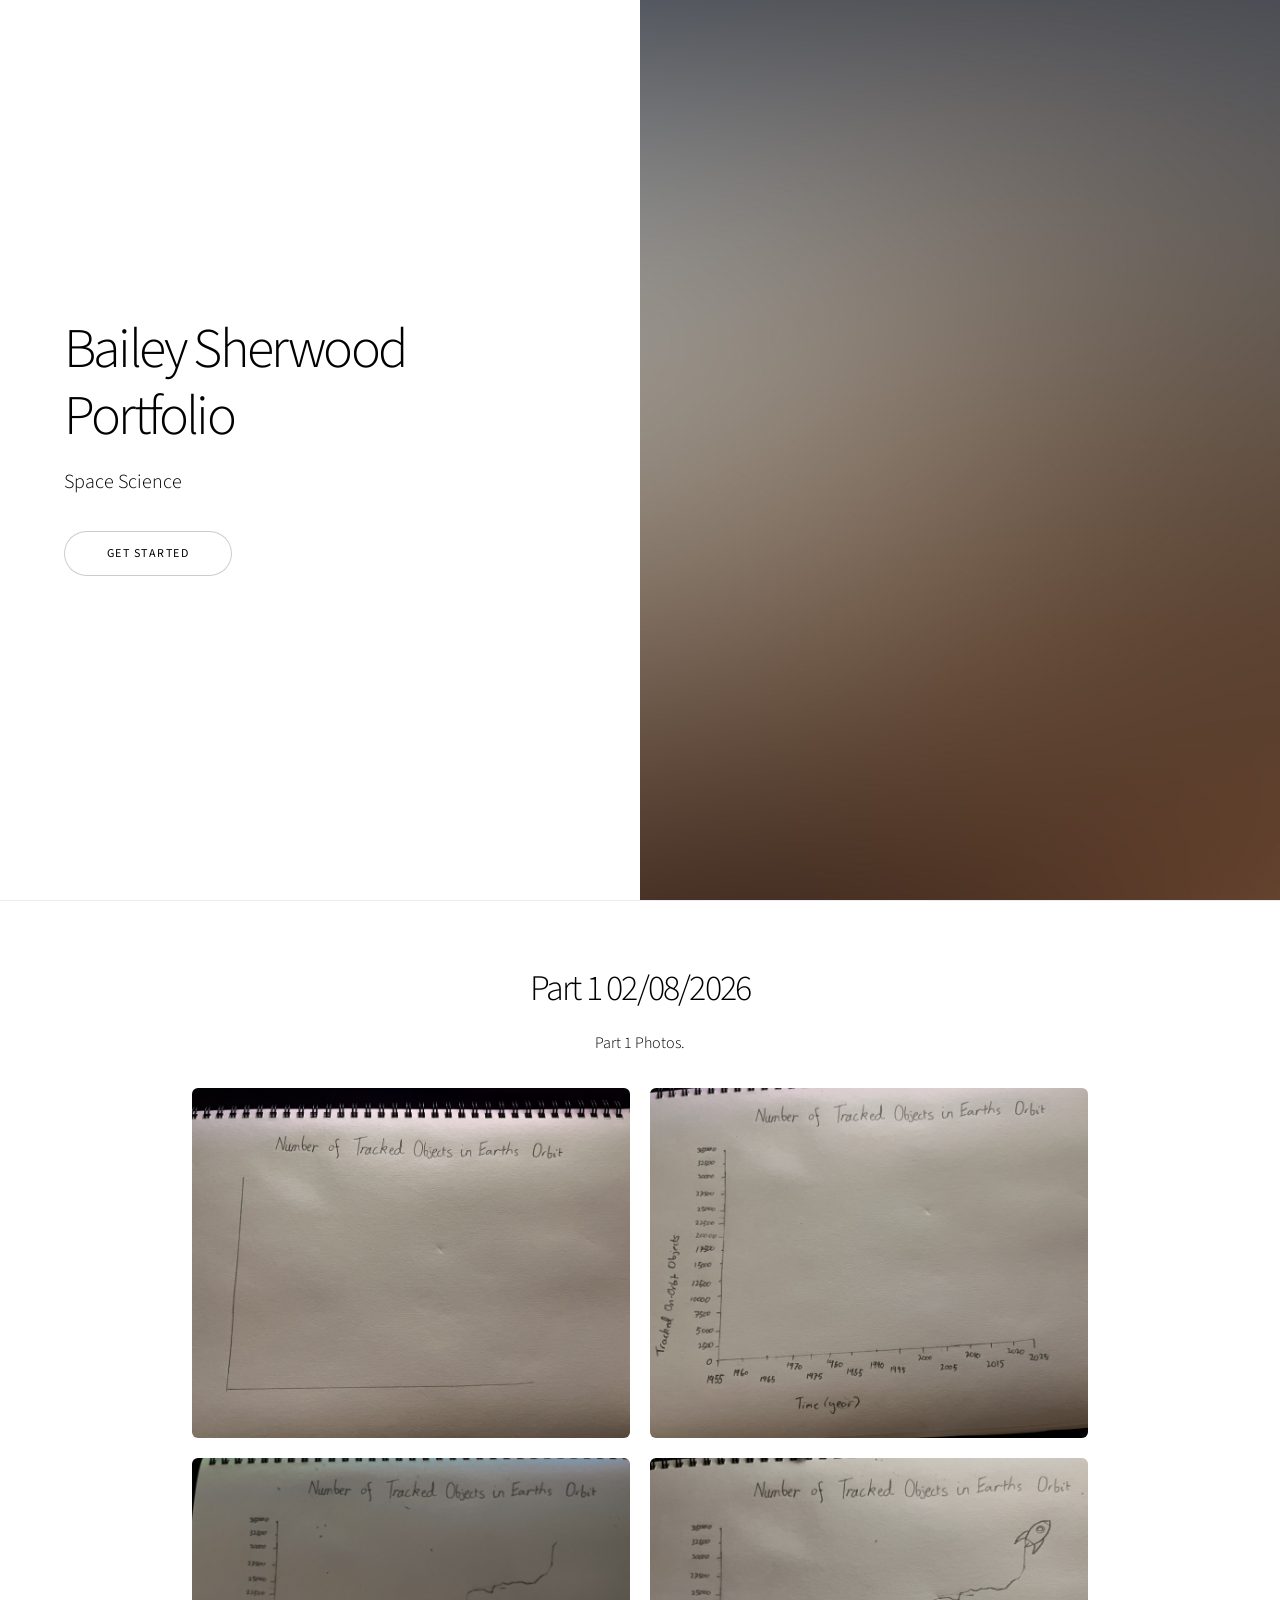
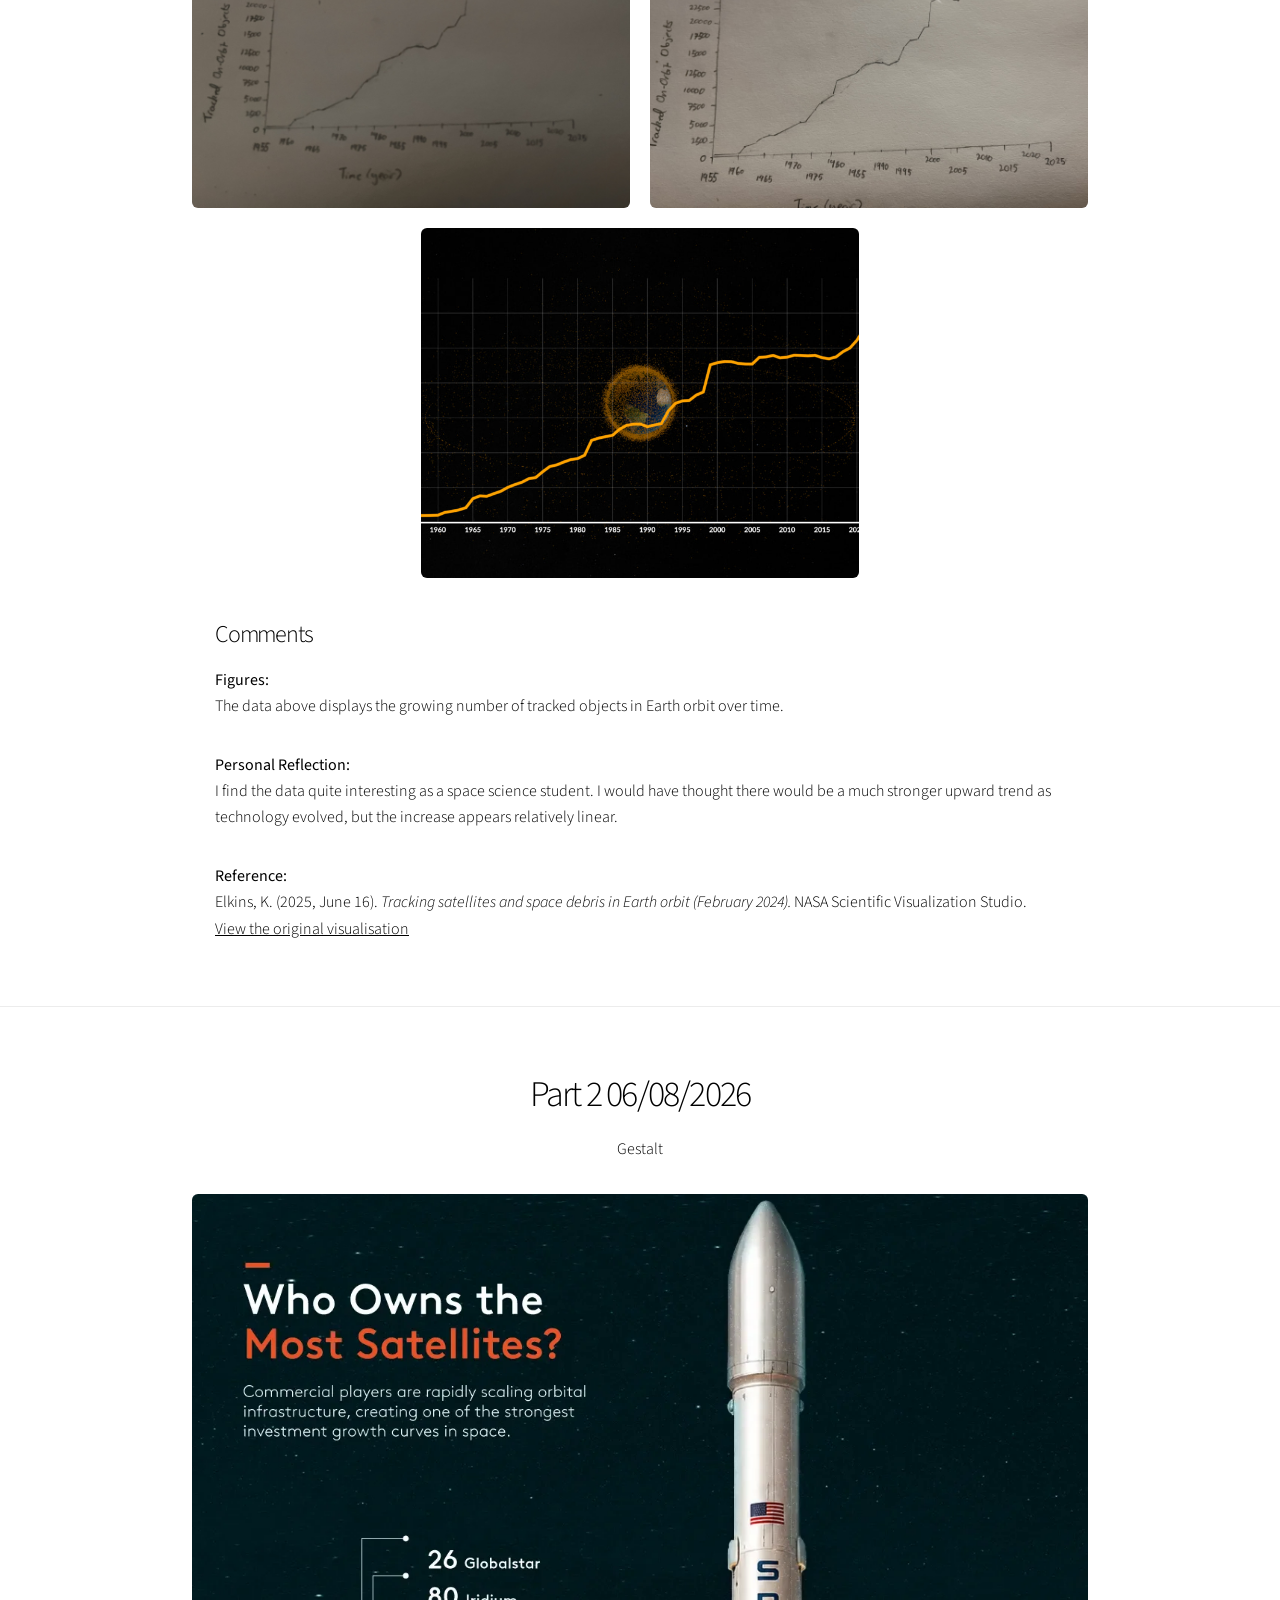
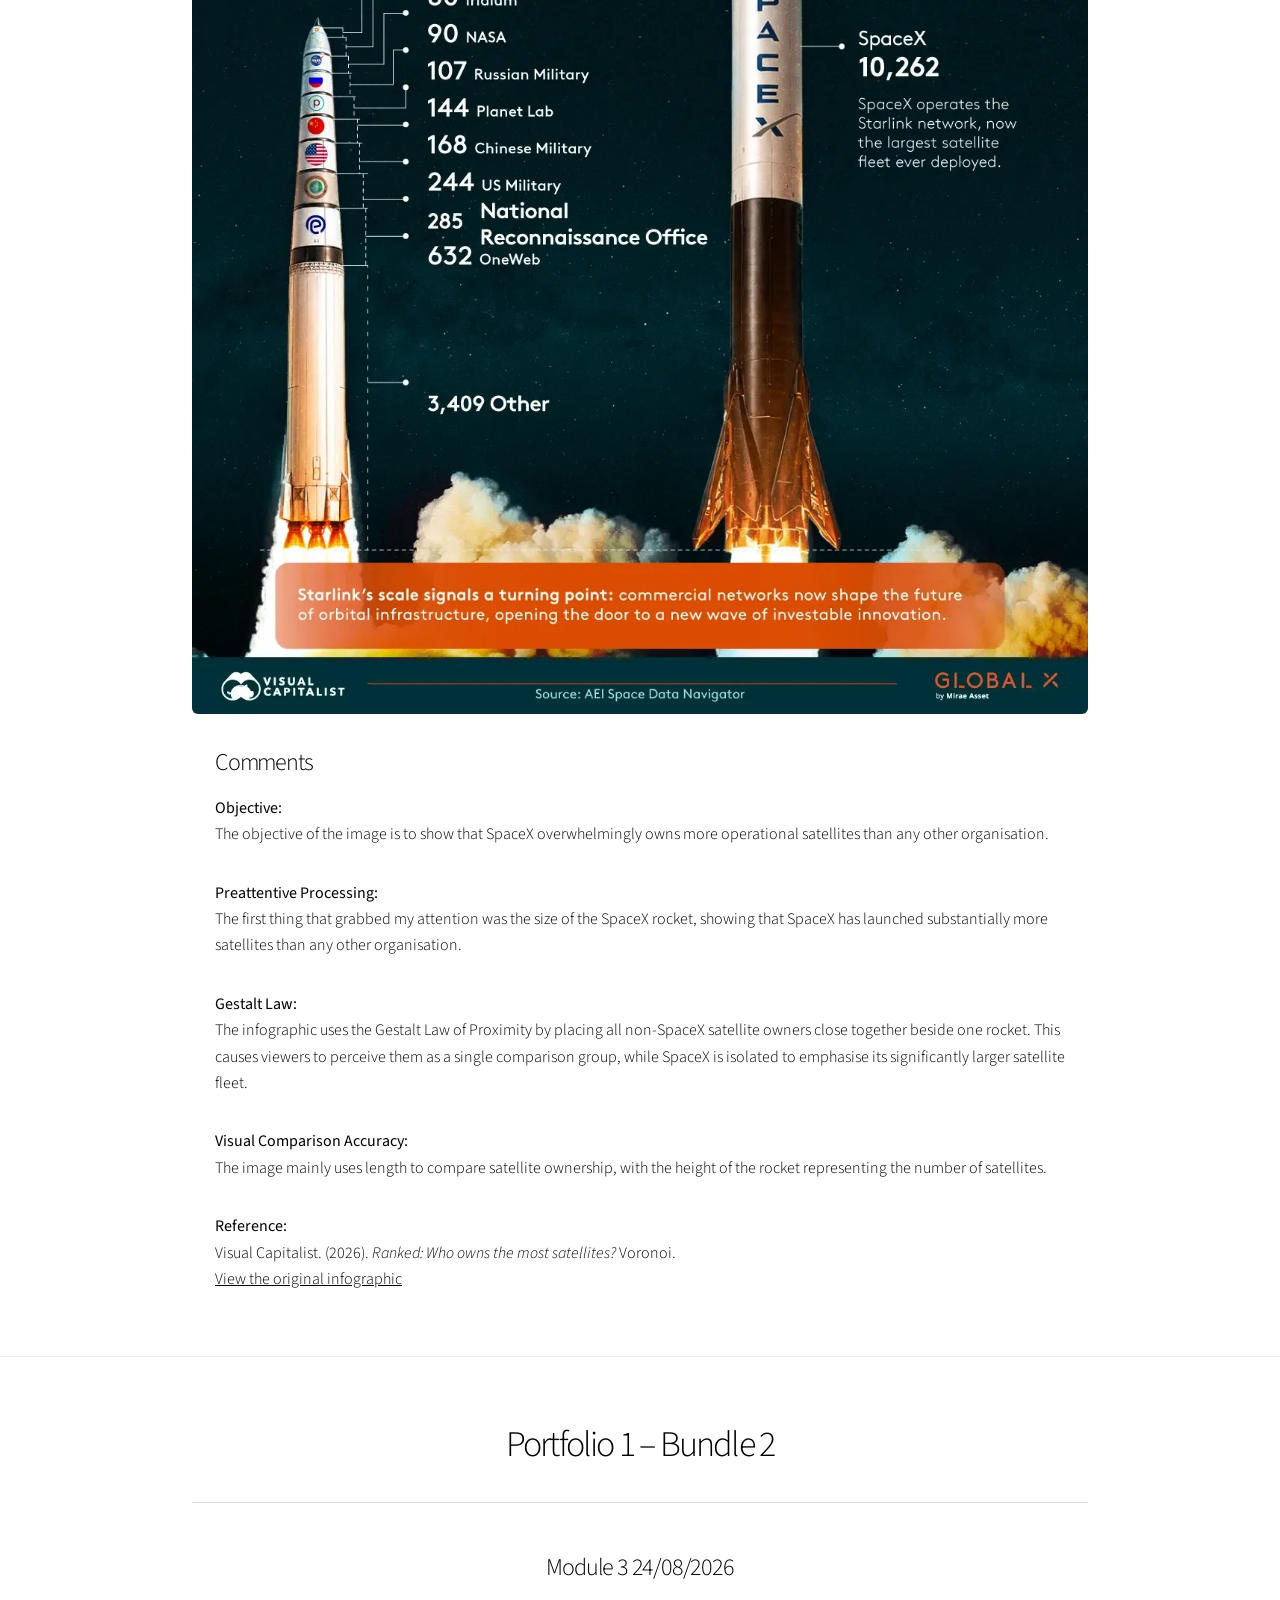
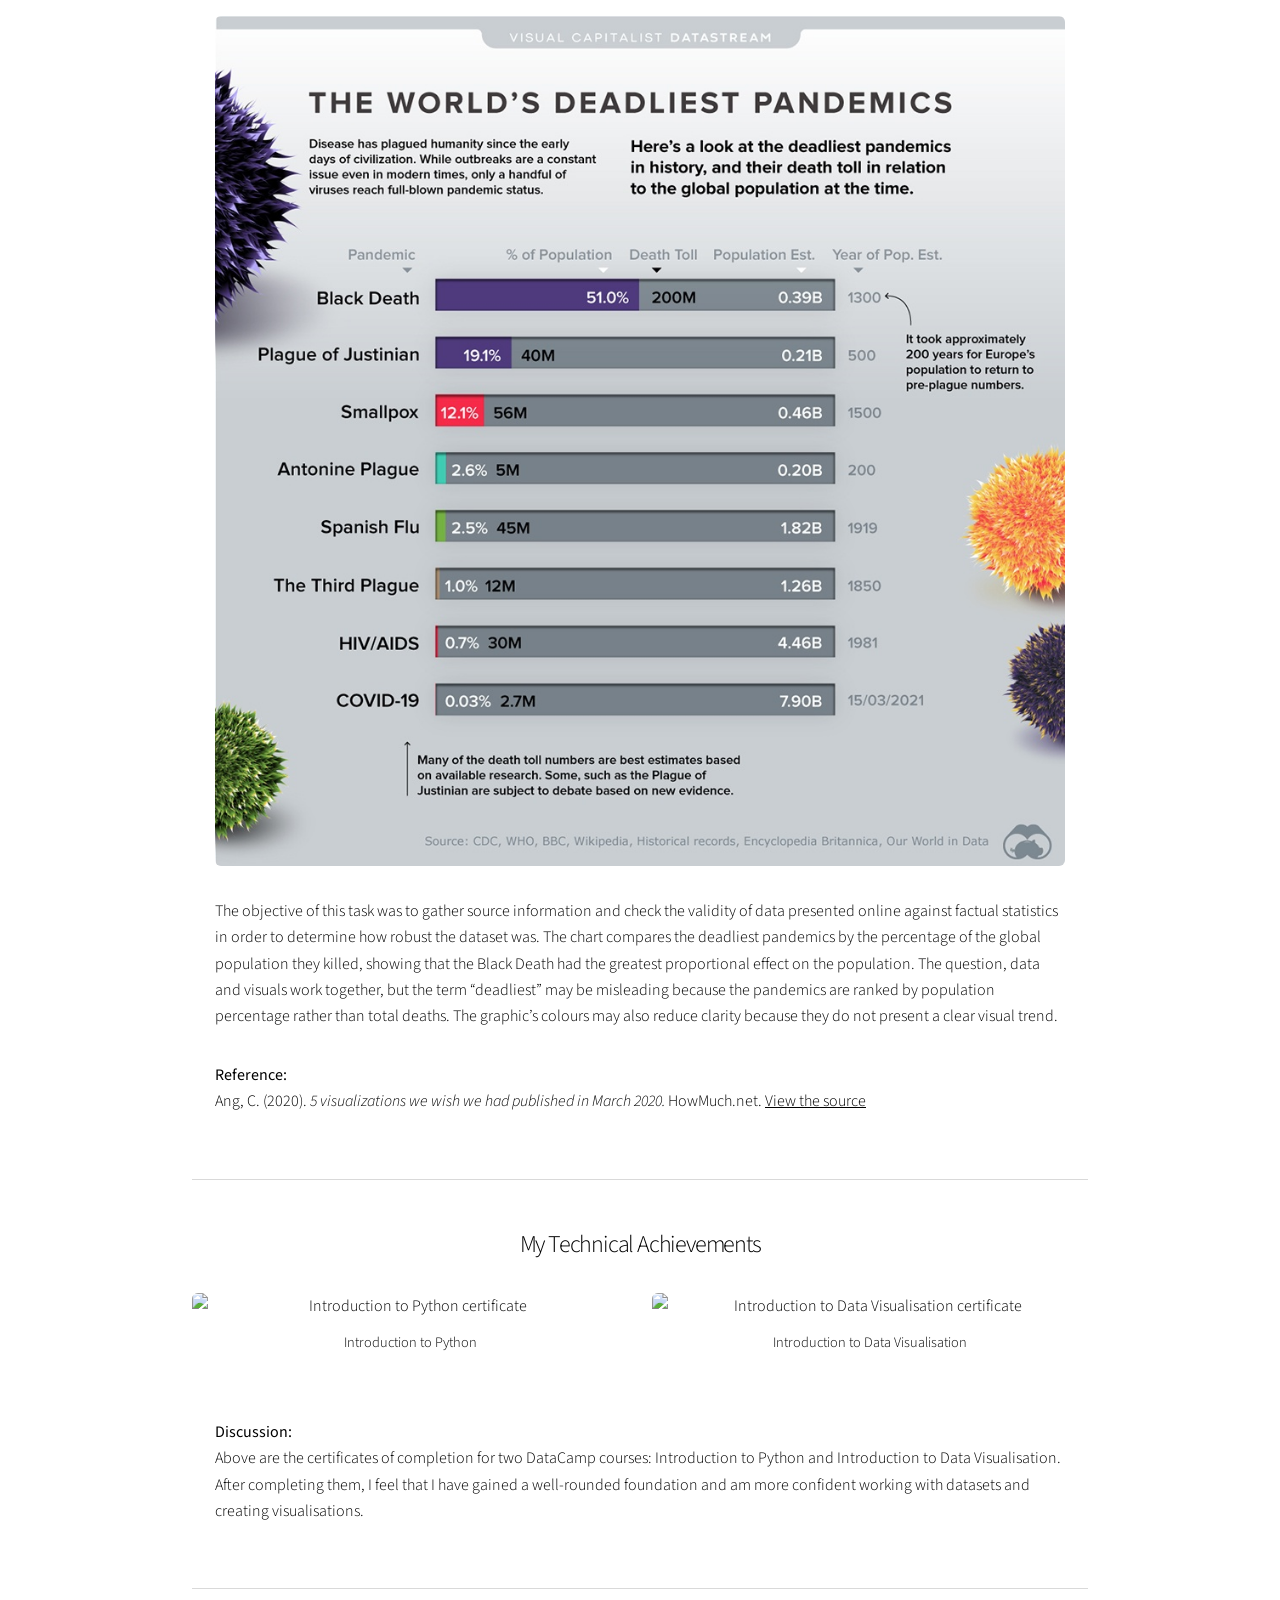
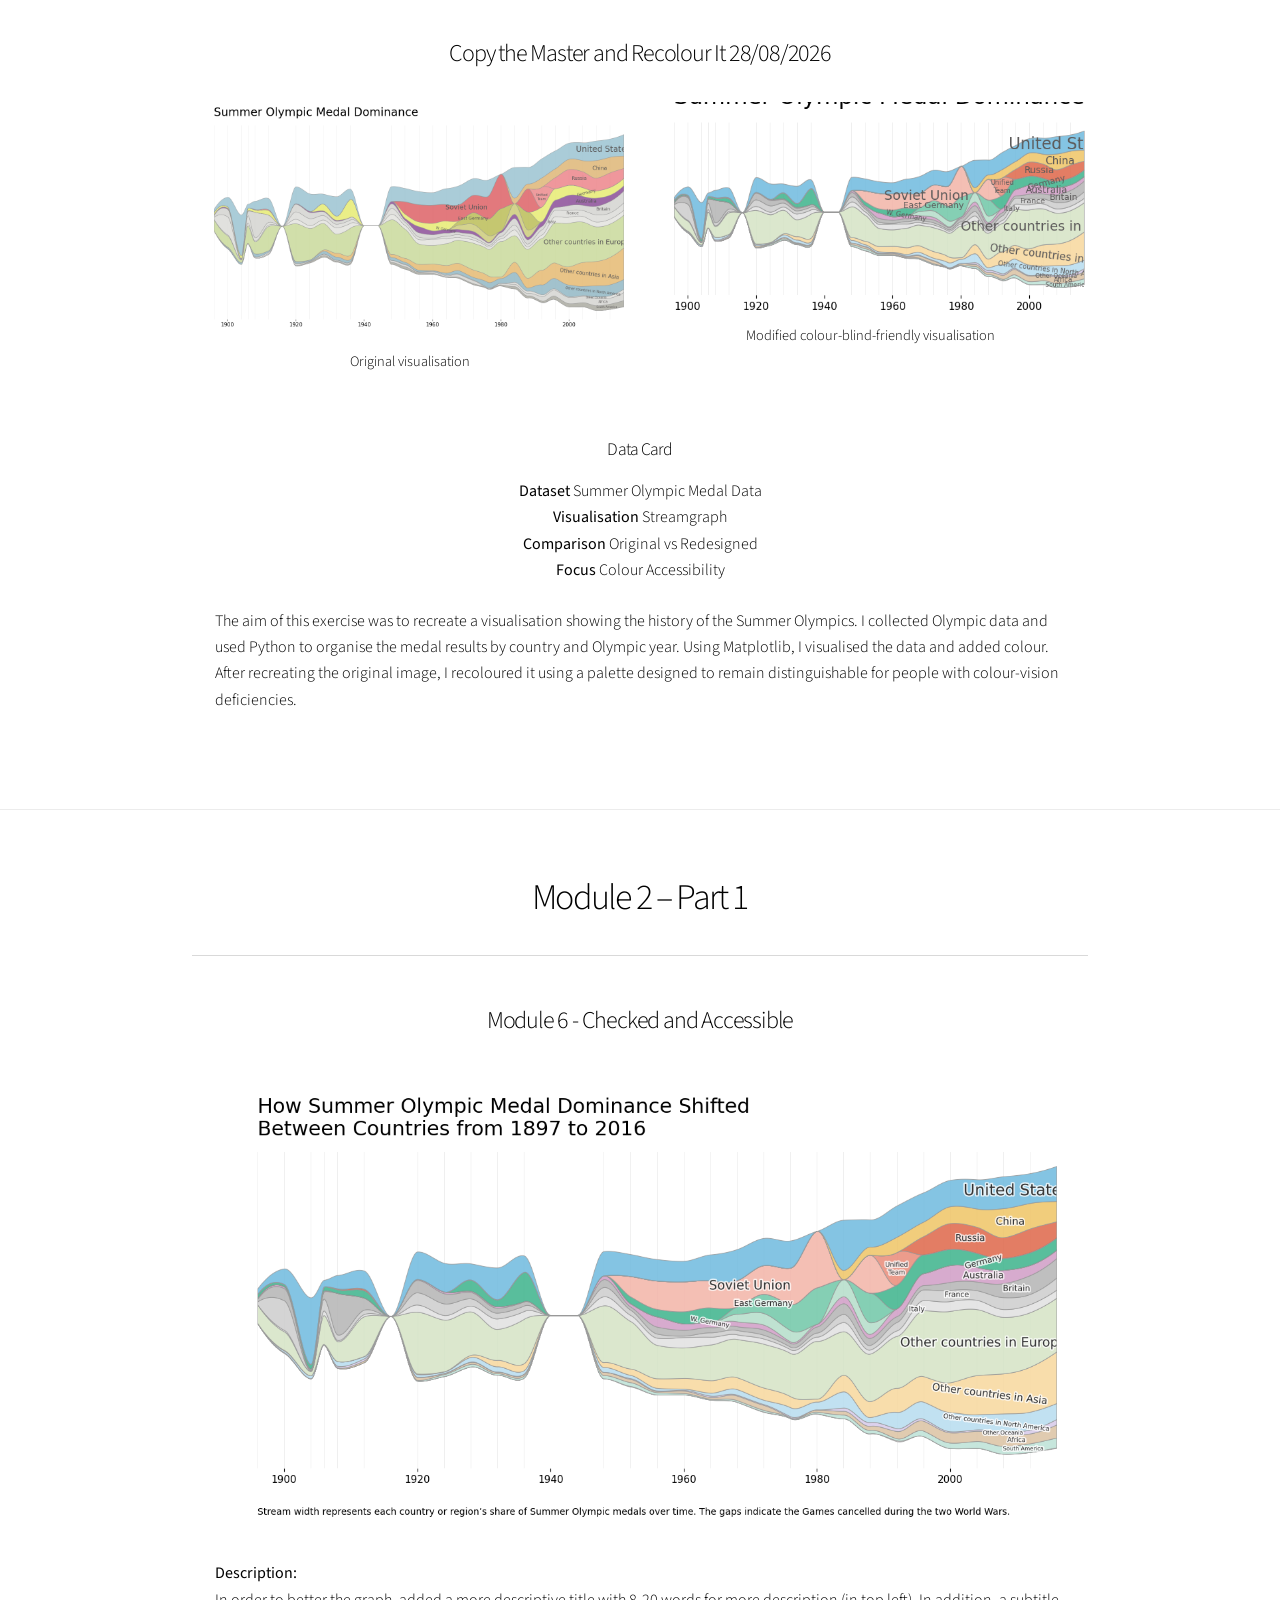
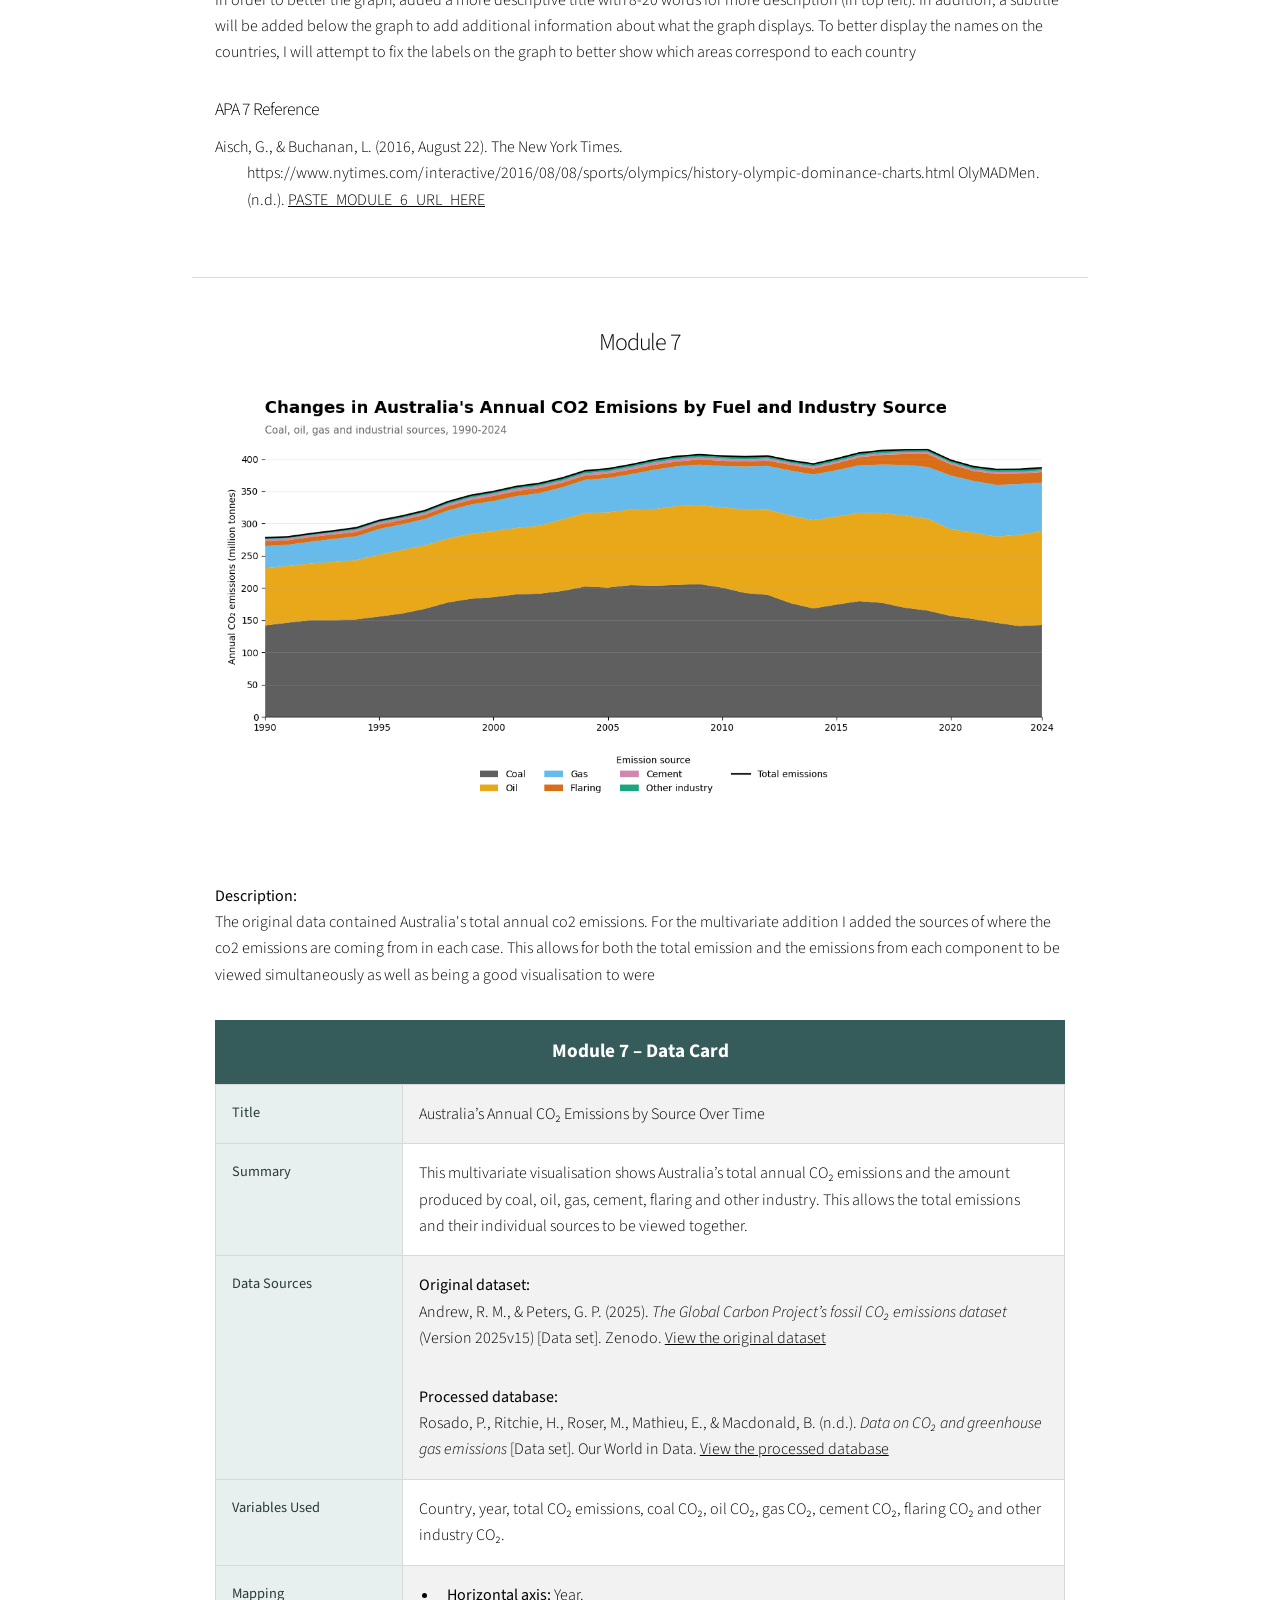
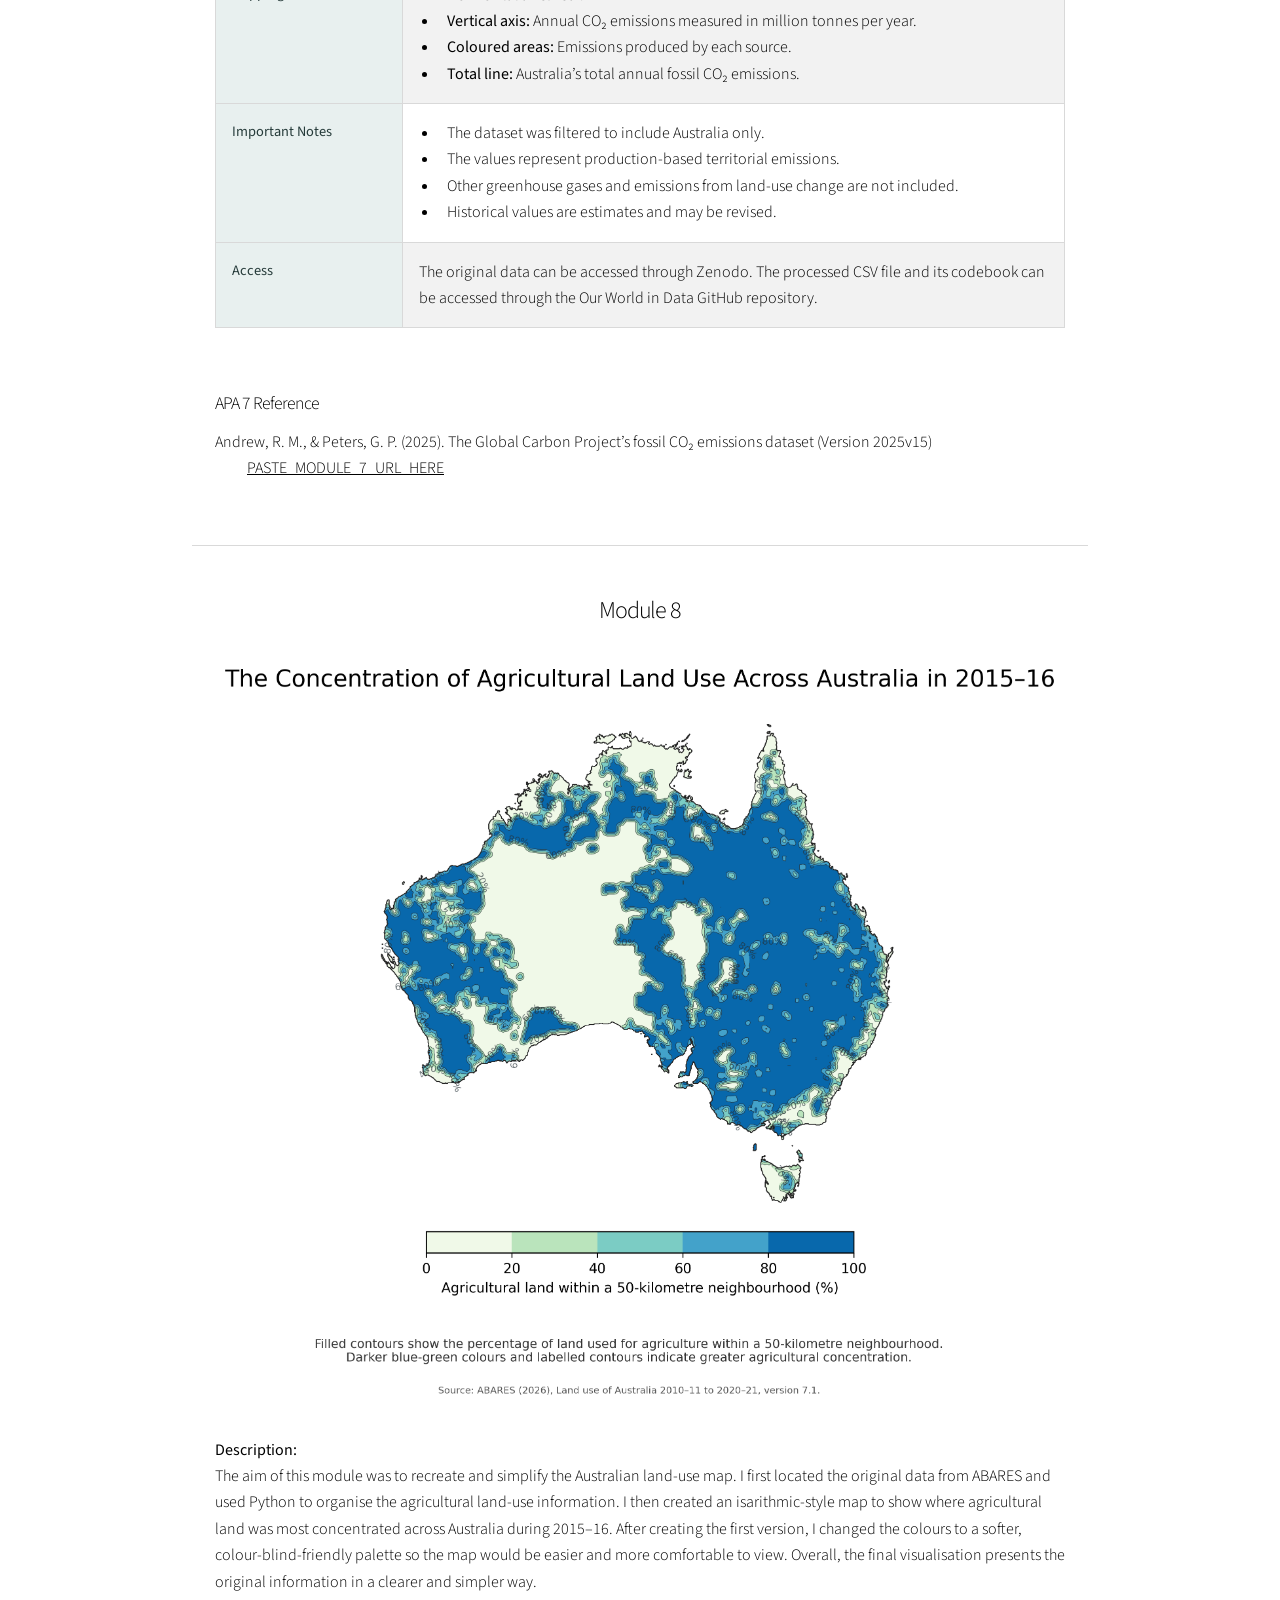
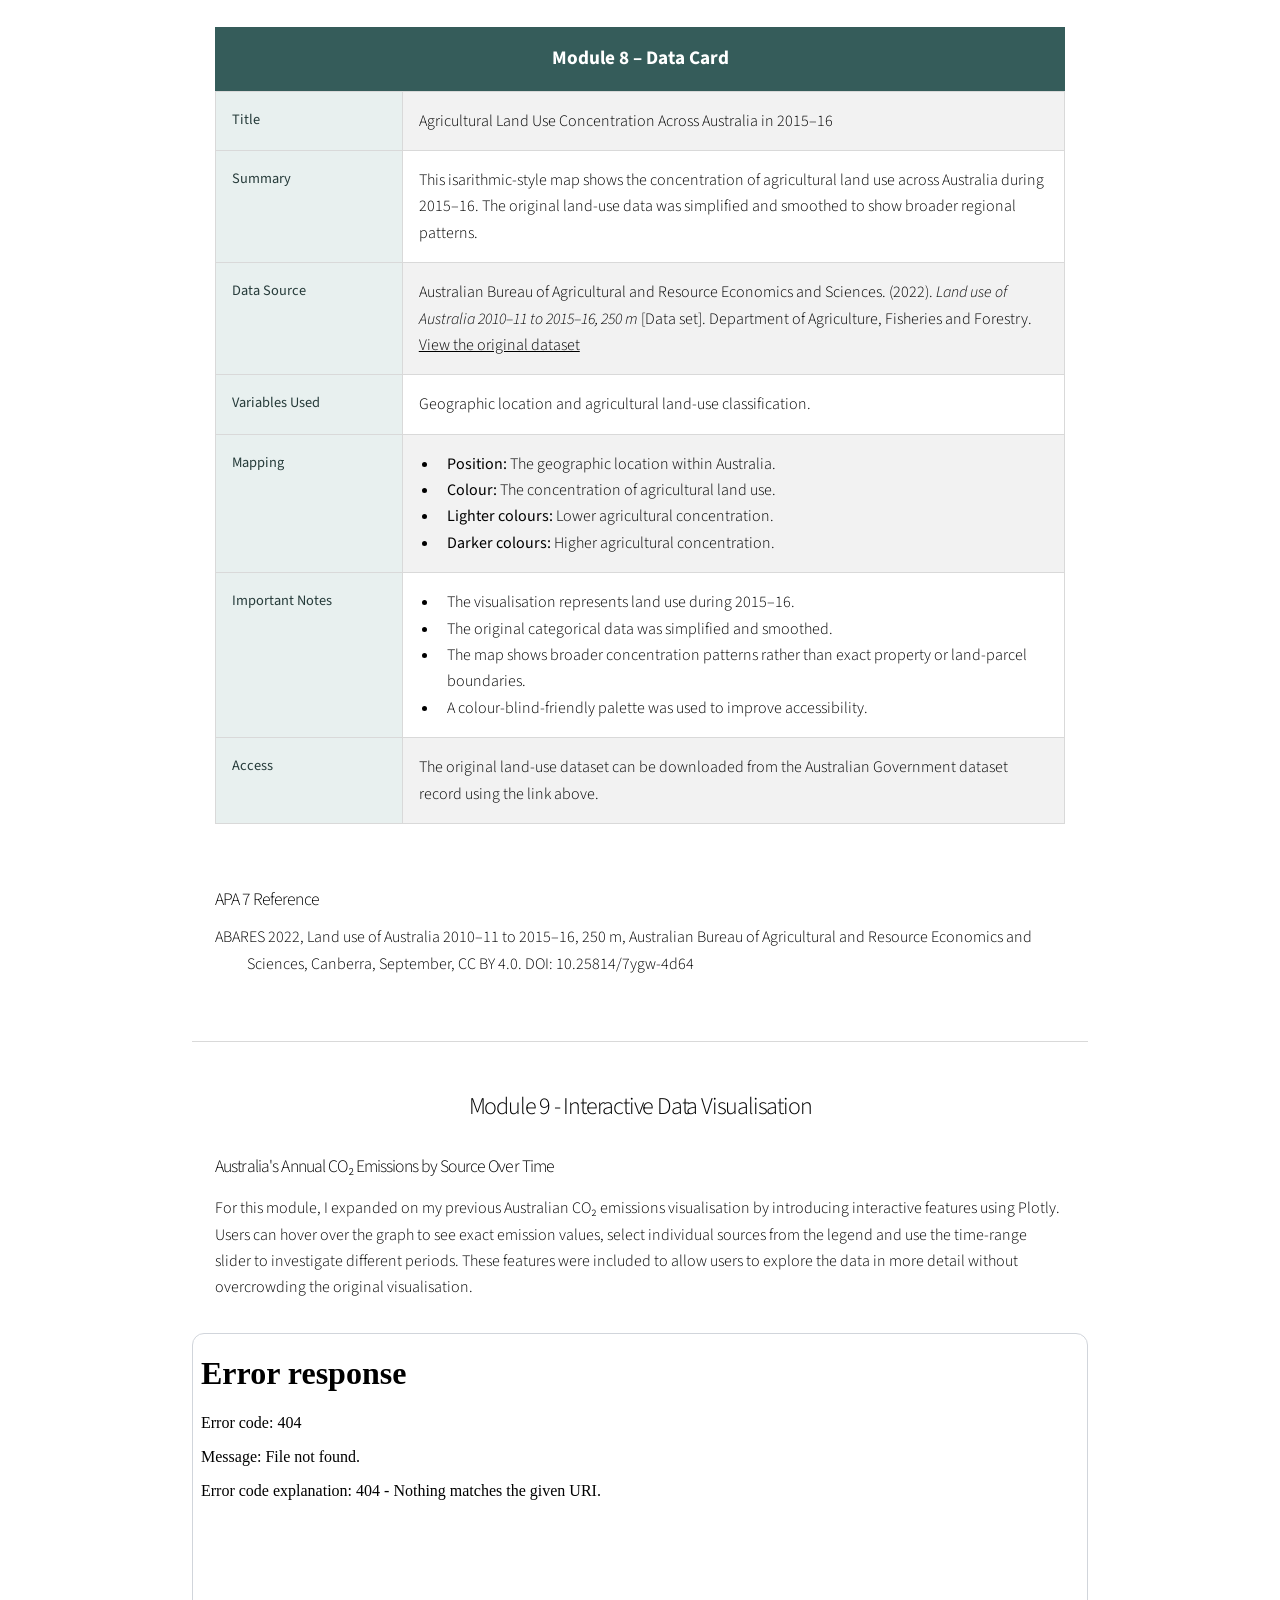
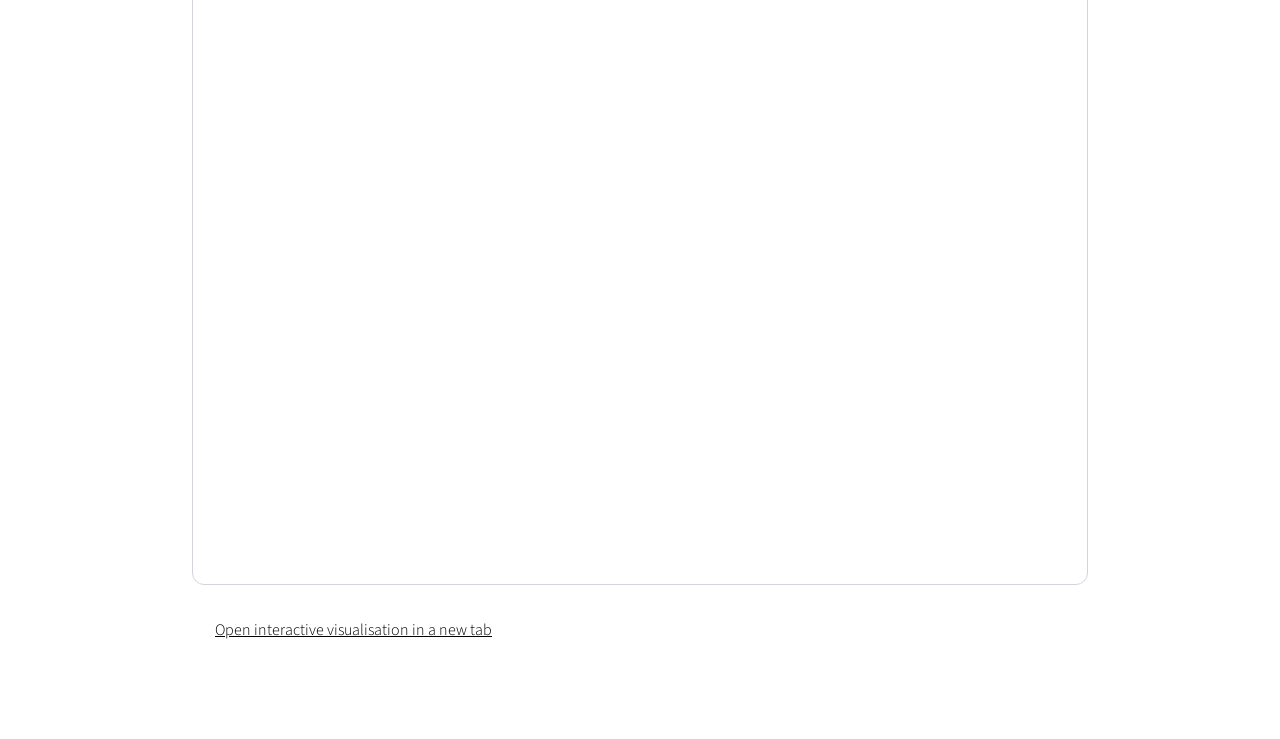
==== index.html @ 60cd2a84 "Update index.html" ====
<!DOCTYPE HTML>

<!--
	Story by HTML5 UP
	html5up.net | @ajlkn
	Free for personal and commercial use under the CCA 3.0 license
-->

<html lang="en">

	<head>

		<title>Bailey Sherwood Portfolio</title>

		<meta charset="utf-8" />

		<meta
			name="viewport"
			content="width=device-width, initial-scale=1, user-scalable=no"
		/>

		<link
			rel="stylesheet"
			href="assets/css/main.css"
		/>

		<noscript>
			<link
				rel="stylesheet"
				href="assets/css/noscript.css"
			/>
		</noscript>

	</head>


	<body class="is-preload">

		<!-- Wrapper -->
		<div
			id="wrapper"
			class="divided"
		>


			<!-- Banner -->
			<section
				class="banner style1 orient-left content-align-left image-position-right fullscreen onload-image-fade-in onload-content-fade-right"
			>

				<div class="content">

					<h1>Bailey Sherwood Portfolio</h1>

					<p class="major">
						Space Science
					</p>

					<ul class="actions stacked">

						<li>

							<a
								href="#photos"
								class="button big wide smooth-scroll-middle"
							>
								Get Started
							</a>

						</li>

					</ul>

				</div>

				<div class="image">

					<img
						src="images/banner.jpg"
						alt="Space science portfolio banner"
					/>

				</div>

			</section>


			<!-- Part 1 -->
			<section
				class="wrapper style1 align-center"
				id="photos"
			>

				<div class="inner">

					<h2>Part 1 02/08/2026</h2>

					<p>Part 1 Photos.</p>


					<div class="grouped-photo-grid">

						<img
							src="images/my-photos/IMG_4707.jpg"
							alt="Project photo 1"
						/>

						<img
							src="images/my-photos/IMG_4708.jpg"
							alt="Project photo 2"
						/>

						<img
							src="images/my-photos/IMG_4709.jpg"
							alt="Project photo 3"
						/>

						<img
							src="images/my-photos/IMG_4710.jpg"
							alt="Project photo 4"
						/>

						<img
							src="images/my-photos/photo5.jpg"
							alt="Project photo 5"
						/>

					</div>


					<div class="grouped-photo-comments">

						<h3>Comments</h3>

						<p>

							<strong>Figures:</strong><br>

							The data above displays the growing number of tracked
							objects in Earth orbit over time.

						</p>

						<p>

							<strong>Personal Reflection:</strong><br>

							I find the data quite interesting as a space science
							student. I would have thought there would be a much
							stronger upward trend as technology evolved, but the
							increase appears relatively linear.

						</p>

						<p>

							<strong>Reference:</strong><br>

							Elkins, K. (2025, June 16).
							<em>
								Tracking satellites and space debris in Earth
								orbit (February 2024).
							</em>
							NASA Scientific Visualization Studio.<br>

							<a
								href="https://svs.gsfc.nasa.gov/5258/#media_group_373930"
								target="_blank"
								rel="noopener noreferrer"
							>
								View the original visualisation
							</a>

						</p>

					</div>

				</div>

			</section>


			<!-- Part 2 -->
			<section
				class="wrapper style1 align-center"
				id="part2"
			>

				<div class="inner">

					<h2>Part 2 06/08/2026</h2>

					<p>Gestalt</p>


					<div class="single-photo">

						<img
							src="images/my-photos/part2.jpg"
							alt="SpaceX satellite ownership infographic"
						/>

					</div>


					<div class="single-photo-comments">

						<h3>Comments</h3>

						<p>

							<strong>Objective:</strong><br>

							The objective of the image is to show that SpaceX
							overwhelmingly owns more operational satellites than
							any other organisation.

						</p>

						<p>

							<strong>Preattentive Processing:</strong><br>

							The first thing that grabbed my attention was the
							size of the SpaceX rocket, showing that SpaceX has
							launched substantially more satellites than any
							other organisation.

						</p>

						<p>

							<strong>Gestalt Law:</strong><br>

							The infographic uses the Gestalt Law of Proximity by
							placing all non-SpaceX satellite owners close
							together beside one rocket. This causes viewers to
							perceive them as a single comparison group, while
							SpaceX is isolated to emphasise its significantly
							larger satellite fleet.

						</p>

						<p>

							<strong>Visual Comparison Accuracy:</strong><br>

							The image mainly uses length to compare satellite
							ownership, with the height of the rocket
							representing the number of satellites.

						</p>

						<p>

							<strong>Reference:</strong><br>

							Visual Capitalist. (2026).
							<em>Ranked: Who owns the most satellites?</em>
							Voronoi.<br>

							<a
								href="https://www.voronoiapp.com/space/Ranked-Who-Owns-the-Most-Satellites-8483"
								target="_blank"
								rel="noopener noreferrer"
							>
								View the original infographic
							</a>

						</p>

					</div>

				</div>

			</section>


			<!-- Portfolio 1 - Bundle 2 -->
			<section
				class="wrapper style1 align-center"
				id="bundle2"
			>

				<div class="inner">

					<h2>Portfolio 1 – Bundle 2</h2>


					<!-- Module 3 -->
					<section class="bundle-section">

						<h3>Module 3 24/08/2026</h3>

						<div class="bundle-image">

							<img
								src="images/my-photos/Pandemic.jpg"
								alt="Pandemic data visualisation"
							/>

						</div>

						<div class="bundle-text">

							<p>

								The objective of this task was to gather source
								information and check the validity of data
								presented online against factual statistics in
								order to determine how robust the dataset was.

								The chart compares the deadliest pandemics by the
								percentage of the global population they killed,
								showing that the Black Death had the greatest
								proportional effect on the population.

								The question, data and visuals work together, but
								the term “deadliest” may be misleading because
								the pandemics are ranked by population percentage
								rather than total deaths. The graphic’s colours
								may also reduce clarity because they do not
								present a clear visual trend.

							</p>

							<p>

								<strong>Reference:</strong><br>

								Ang, C. (2020).
								<em>
									5 visualizations we wish we had published in
									March 2020.
								</em>
								HowMuch.net.

								<a
									href="https://howmuch.net/articles/visualization-we-wish-we-had-published-march-2021"
									target="_blank"
									rel="noopener noreferrer"
								>
									View the source
								</a>

							</p>

						</div>

					</section>


					<!-- Technical Achievements -->
					<section class="bundle-section">

						<h3>My Technical Achievements</h3>


						<div class="bundle-image-grid">

							<div>

								<img
									src="images/my-photos/Intro_to_py.jpg"
									alt="Introduction to Python certificate"
								/>

								<p class="image-caption">
									Introduction to Python
								</p>

							</div>


							<div>

								<img
									src="images/my-photos/Intro_to_data_vis.jpg"
									alt="Introduction to Data Visualisation certificate"
								/>

								<p class="image-caption">
									Introduction to Data Visualisation
								</p>

							</div>

						</div>


						<div class="bundle-text">

							<p>

								<strong>Discussion:</strong><br>

								Above are the certificates of completion for two
								DataCamp courses: Introduction to Python and
								Introduction to Data Visualisation. After
								completing them, I feel that I have gained a
								well-rounded foundation and am more confident
								working with datasets and creating
								visualisations.

							</p>

						</div>

					</section>


					<!-- Copy the Master and Recolour It -->
					<section class="bundle-section">

						<h3>
							Copy the Master and Recolour It 28/08/2026
						</h3>


						<div class="bundle-image-grid">

							<div>

								<img
									src="images/my-photos/SummerOlympicsOrig.png"
									alt="Original Summer Olympics visualisation"
								/>

								<p class="image-caption">
									Original visualisation
								</p>

							</div>


							<div>

								<img
									src="images/my-photos/SummerOlympicsColourBlind.png"
									alt="Colour-blind-friendly Summer Olympics visualisation"
								/>

								<p class="image-caption">
									Modified colour-blind-friendly visualisation
								</p>

							</div>

						</div>


						<!-- Data Card -->
						<div class="data-card">

							<h4>Data Card</h4>

							<div class="data-card-grid">

								<div class="data-item">

									<strong>Dataset</strong>

									<span>
										Summer Olympic Medal Data
									</span>

								</div>


								<div class="data-item">

									<strong>Visualisation</strong>

									<span>Streamgraph</span>

								</div>


								<div class="data-item">

									<strong>Comparison</strong>

									<span>
										Original vs Redesigned
									</span>

								</div>


								<div class="data-item">

									<strong>Focus</strong>

									<span>
										Colour Accessibility
									</span>

								</div>

							</div>

						</div>


						<div class="bundle-text">

							<p>

								The aim of this exercise was to recreate a
								visualisation showing the history of the Summer
								Olympics. I collected Olympic data and used
								Python to organise the medal results by country
								and Olympic year.

								Using Matplotlib, I visualised the data and added
								colour. After recreating the original image, I
								recoloured it using a palette designed to remain
								distinguishable for people with colour-vision
								deficiencies.

							</p>

						</div>

					</section>

				</div>

			</section>


			<!-- Module 2 - Part 1 -->
			<section
				class="wrapper style1 align-center"
				id="module2-part1"
			>

				<div class="inner">

					<h2>Module 2 – Part 1</h2>


					<!-- Module 6 -->
					<section class="bundle-section">

						<h3>Module 6 - Checked and Accessible</h3>

						<div class="bundle-image">

							<!-- Replace module6.png with its exact filename -->
							<img
								src="images/my-photos/Summer_Olympics_Improved.png"
								alt="Module 6 data visualisation"
								loading="lazy"
							/>

						</div>


						<div class="bundle-text">

							<p>

								<strong>Description:</strong><br>
								

								In order to better the graph, added a more descriptive title with 8-20 words for more description (in top left). In addition, a subtitle will be added below the graph to add additional information about what the graph displays. To better display the names on the countries, I will attempt to fix the labels on the graph to better show which areas correspond to each country 

							</p>


							<div class="reference-block">

								<h4>APA 7 Reference</h4>

								<p class="apa-reference">

									Aisch, G., & Buchanan, L. (2016, August 22). The New York Times. https://www.nytimes.com/interactive/2016/08/08/sports/olympics/history-olympic-dominance-charts.html 

OlyMADMen. (n.d.).

									<a
										href="Olympedia https://www.olympedia.org/"
										target="_blank"
										rel="noopener noreferrer"
									>
										PASTE_MODULE_6_URL_HERE
									</a>

								</p>

							</div>

						</div>

					</section>


					<!-- Module 7 -->
					<section class="bundle-section">

						<h3>Module 7</h3>

						<div class="bundle-image">

							<!-- Replace module7.png with its exact filename -->
							<img
								src="images/my-photos/multivariate_recreation.png"
								alt="Module 7 data visualisation"
								loading="lazy"
							/>

						</div>


						<div class="bundle-text">

							<p>

								<strong>Description:</strong><br>

								The original data contained Australia's total annual co2 emissions. For the multivariate addition I added the sources of where the co2 emissions are coming from in each case. This allows for both the total emission and the emissions from each component to be viewed simultaneously as well as being a good visualisation to were  

							</p>

														<!-- Module 7 Data Card -->
							<div class="visual-data-card">

								<table class="data-card-table">

									<caption>
										Module 7 – Data Card
									</caption>

									<tbody>

										<tr>
											<th scope="row">Title</th>
											<td>
												Australia’s Annual CO₂ Emissions by
												Source Over Time
											</td>
										</tr>

										<tr>
											<th scope="row">Summary</th>
											<td>
												This multivariate visualisation shows
												Australia’s total annual CO₂ emissions
												and the amount produced by coal, oil,
												gas, cement, flaring and other industry.
												This allows the total emissions and their
												individual sources to be viewed together.
											</td>
										</tr>

										<tr>
											<th scope="row">Data Sources</th>
											<td>
												<p>
													<strong>Original dataset:</strong><br>
													Andrew, R. M., &amp; Peters, G. P. (2025).
													<em>
														The Global Carbon Project’s fossil CO₂
														emissions dataset
													</em>
													(Version 2025v15) [Data set]. Zenodo.

													<a
														href="https://doi.org/10.5281/zenodo.17417124"
														target="_blank"
														rel="noopener noreferrer"
													>
														View the original dataset
													</a>
												</p>

												<p>
													<strong>Processed database:</strong><br>
													Rosado, P., Ritchie, H., Roser, M.,
													Mathieu, E., &amp; Macdonald, B. (n.d.).
													<em>
														Data on CO₂ and greenhouse gas emissions
													</em>
													[Data set]. Our World in Data.

													<a
														href="https://github.com/owid/co2-data"
														target="_blank"
														rel="noopener noreferrer"
													>
														View the processed database
													</a>
												</p>
											</td>
										</tr>

										<tr>
											<th scope="row">Variables Used</th>
											<td>
												Country, year, total CO₂ emissions,
												coal CO₂, oil CO₂, gas CO₂, cement CO₂,
												flaring CO₂ and other industry CO₂.
											</td>
										</tr>

										<tr>
											<th scope="row">Mapping</th>
											<td>
												<ul>
													<li>
														<strong>Horizontal axis:</strong>
														Year.
													</li>

													<li>
														<strong>Vertical axis:</strong>
														Annual CO₂ emissions measured in
														million tonnes per year.
													</li>

													<li>
														<strong>Coloured areas:</strong>
														Emissions produced by each source.
													</li>

													<li>
														<strong>Total line:</strong>
														Australia’s total annual fossil
														CO₂ emissions.
													</li>
												</ul>
											</td>
										</tr>

										<tr>
											<th scope="row">Important Notes</th>
											<td>
												<ul>
													<li>
														The dataset was filtered to include
														Australia only.
													</li>

													<li>
														The values represent production-based
														territorial emissions.
													</li>

													<li>
														Other greenhouse gases and emissions
														from land-use change are not included.
													</li>

													<li>
														Historical values are estimates and
														may be revised.
													</li>
												</ul>
											</td>
										</tr>

										<tr>
											<th scope="row">Access</th>
											<td>
												The original data can be accessed through
												Zenodo. The processed CSV file and its
												codebook can be accessed through the Our
												World in Data GitHub repository.
											</td>
										</tr>

									</tbody>

								</table>

							</div>
							<!-- End Module 7 Data Card -->


							<div class="reference-block">

								<h4>APA 7 Reference</h4>

								<p class="apa-reference">

									Andrew, R. M., & Peters, G. P. (2025). The Global Carbon Project’s fossil CO₂ emissions dataset (Version 2025v15)

									<a
										href="https://doi.org/10.5281/zenodo.17417124"
										target="_blank"
										rel="noopener noreferrer"
									>
										PASTE_MODULE_7_URL_HERE
									</a>

								</p>

							</div>

						</div>

					</section>


					<!-- Module 8 -->
					<section class="bundle-section">

						<h3>Module 8</h3>

						<div class="bundle-image">

							<!-- Replace module8.png with its exact filename -->
							<img
								src="images/my-photos/module8.png"
								alt="Module 8 data visualisation"
								loading="lazy"
							/>

						</div>


						<div class="bundle-text">

							<p>

								<strong>Description:</strong><br>

								The aim of this module was to recreate and simplify the Australian land-use map. I first located the original data from ABARES and used Python to organise the agricultural land-use information. I then created an isarithmic-style map to show where agricultural land was most concentrated across Australia during 2015–16. After creating the first version, I changed the colours to a softer, colour-blind-friendly palette so the map would be easier and more comfortable to view. Overall, the final visualisation presents the original information in a clearer and simpler way.

							</p>

														<!-- Module 8 Data Card -->
							<div class="visual-data-card">

								<table class="data-card-table">

									<caption>
										Module 8 – Data Card
									</caption>

									<tbody>

										<tr>
											<th scope="row">Title</th>
											<td>
												Agricultural Land Use Concentration
												Across Australia in 2015–16
											</td>
										</tr>

										<tr>
											<th scope="row">Summary</th>
											<td>
												This isarithmic-style map shows the
												concentration of agricultural land use
												across Australia during 2015–16. The
												original land-use data was simplified
												and smoothed to show broader regional
												patterns.
											</td>
										</tr>

										<tr>
											<th scope="row">Data Source</th>
											<td>
												Australian Bureau of Agricultural and
												Resource Economics and Sciences. (2022).
												<em>
													Land use of Australia 2010–11 to
													2015–16, 250 m
												</em>
												[Data set]. Department of Agriculture,
												Fisheries and Forestry.

												<a
													href="https://doi.org/10.25814/7ygw-4d64"
													target="_blank"
													rel="noopener noreferrer"
												>
													View the original dataset
												</a>
											</td>
										</tr>

										<tr>
											<th scope="row">Variables Used</th>
											<td>
												Geographic location and agricultural
												land-use classification.
											</td>
										</tr>

										<tr>
											<th scope="row">Mapping</th>
											<td>
												<ul>
													<li>
														<strong>Position:</strong>
														The geographic location within Australia.
													</li>

													<li>
														<strong>Colour:</strong>
														The concentration of agricultural
														land use.
													</li>

													<li>
														<strong>Lighter colours:</strong>
														Lower agricultural concentration.
													</li>

													<li>
														<strong>Darker colours:</strong>
														Higher agricultural concentration.
													</li>
												</ul>
											</td>
										</tr>

										<tr>
											<th scope="row">Important Notes</th>
											<td>
												<ul>
													<li>
														The visualisation represents land use
														during 2015–16.
													</li>

													<li>
														The original categorical data was
														simplified and smoothed.
													</li>

													<li>
														The map shows broader concentration
														patterns rather than exact property
														or land-parcel boundaries.
													</li>

													<li>
														A colour-blind-friendly palette was used
														to improve accessibility.
													</li>
												</ul>
											</td>
										</tr>

										<tr>
											<th scope="row">Access</th>
											<td>
												The original land-use dataset can be
												downloaded from the Australian Government
												dataset record using the link above.
											</td>
										</tr>

									</tbody>

								</table>

							</div>
							<!-- End Module 8 Data Card -->


							<div class="reference-block">

								<h4>APA 7 Reference</h4>

								<p class="apa-reference">

									 

ABARES 2022, Land use of Australia 2010–11 to 2015–16, 250 m, Australian Bureau of Agricultural and Resource Economics and Sciences, Canberra, September, CC BY 4.0. DOI: 10.25814/7ygw-4d64 

									<a
										href="https://www.agriculture.gov.au/abares/aclump/land-use/land-use-of-australia-2010-11_2015-16"
										target="_blank"
										rel="noopener noreferrer"
									>
										
									</a>

									

								

								</p>

							</div>

						</div>

					</section>
					
<!-- Module 9 - Interactive Data Visualisation -->
<section class="bundle-section" id="module9">

    <h3>Module 9 - Interactive Data Visualisation</h3>

    <div class="bundle-text">

        <h4>
            Australia's Annual CO₂ Emissions by Source Over Time
        </h4>

        <p>
            For this module, I expanded on my previous
            Australian CO₂ emissions visualisation by
            introducing interactive features using Plotly.

            Users can hover over the graph to see exact
            emission values, select individual sources
            from the legend and use the time-range slider
            to investigate different periods.

            These features were included to allow users
            to explore the data in more detail without
            overcrowding the original visualisation.
        </p>

    </div>

    <div class="interactive-visualisation">

        <iframe
            src="visualisation/CO2 Emissions Interactive.html"
            title="Interactive visualisation of Australian CO2 emissions by source"
            loading="lazy">
        </iframe>

    </div>

    <div class="bundle-text">
        <p>
            <a
                href="visualisation/CO2 Emissions Intercative.html"
                target="_blank"
                rel="noopener noreferrer">
                Open interactive visualisation in a new tab
            </a>
        </p>
    </div>

</section>


				</div>

			</section>

		</div>


		<!-- Scripts -->
		<script src="assets/js/jquery.min.js"></script>

		<script src="assets/js/jquery.scrollex.min.js"></script>

		<script src="assets/js/jquery.scrolly.min.js"></script>

		<script src="assets/js/browser.min.js"></script>

		<script src="assets/js/breakpoints.min.js"></script>

		<script src="assets/js/util.js"></script>

		<script src="assets/js/main.js"></script>


	</body>

</html>
---- assets/css/main.css ----
@import url(fontawesome-all.min.css);
@import url("https://fonts.googleapis.com/css?family=Source+Sans+Pro:300,300i,400,400i");

/*
	Story by HTML5 UP
	html5up.net | @ajlkn
	Free for personal and commercial use under the CCA 3.0 license (html5up.net/license)
*/

html, body, div, span, applet, object,
iframe, h1, h2, h3, h4, h5, h6, p, blockquote,
pre, a, abbr, acronym, address, big, cite,
code, del, dfn, em, img, ins, kbd, q, s, samp,
small, strike, strong, sub, sup, tt, var, b,
u, i, center, dl, dt, dd, ol, ul, li, fieldset,
form, label, legend, table, caption, tbody,
tfoot, thead, tr, th, td, article, aside,
canvas, details, embed, figure, figcaption,
footer, header, hgroup, menu, nav, output, ruby,
section, summary, time, mark, audio, video {
	margin: 0;
	padding: 0;
	border: 0;
	font-size: 100%;
	font: inherit;
	vertical-align: baseline;}

article, aside, details, figcaption, figure,
footer, header, hgroup, menu, nav, section {
	display: block;}

body {
	line-height: 1;
}

ol, ul {
	list-style: none;
}

blockquote, q {
	quotes: none;
}

	blockquote:before, blockquote:after, q:before, q:after {
		content: '';
		content: none;
	}

table {
	border-collapse: collapse;
	border-spacing: 0;
}

body {
	-webkit-text-size-adjust: none;
}

mark {
	background-color: transparent;
	color: inherit;
}

input::-moz-focus-inner {
	border: 0;
	padding: 0;
}

input, select, textarea {
	-moz-appearance: none;
	-webkit-appearance: none;
	-ms-appearance: none;
	appearance: none;
}

/* Basic */

	@-ms-viewport {
		width: device-width;
	}

	body {
		-ms-overflow-style: scrollbar;
	}

	@media screen and (max-width: 480px) {

		html, body {
			min-width: 320px;
		}

	}

	html {
		box-sizing: border-box;
	}

	*, *:before, *:after {
		box-sizing: inherit;
	}

	body {
		background: #ffffff;
	}

		body.is-preload *, body.is-preload *:before, body.is-preload *:after {
			-moz-animation: none !important;
			-webkit-animation: none !important;
			-ms-animation: none !important;
			animation: none !important;
			-moz-transition: none !important;
			-webkit-transition: none !important;
			-ms-transition: none !important;
			transition: none !important;
		}

/* Type */

	html {
		font-size: 18pt;
	}

		@media screen and (max-width: 1680px) {

			html {
				font-size: 14pt;
			}

		}

		@media screen and (max-width: 1280px) {

			html {
				font-size: 12pt;
			}

		}

		@media screen and (max-width: 736px) {

			html {
				font-size: 11pt;
			}

		}

		@media screen and (max-width: 360px) {

			html {
				font-size: 10pt;
			}

		}

	body {
		background-color: #ffffff;
		color: #000000;
	}

	body, input, select, textarea {
		font-family: "Source Sans Pro", Helvetica, sans-serif;
		font-size: 1rem;
		font-weight: 300;
		line-height: 1.65;
	}

	a {
		-moz-transition: color 0.2s ease-in-out;
		-webkit-transition: color 0.2s ease-in-out;
		-ms-transition: color 0.2s ease-in-out;
		transition: color 0.2s ease-in-out;
		text-decoration: underline;
	}

		a:hover {
			text-decoration: none;
		}

	strong, b {
		font-weight: 400;
	}

	em, i {
		font-style: italic;
	}

	p {
		margin: 0 0 2rem 0;
	}

		p.major {
			font-size: 1.25rem;
		}

	h1, h2, h3, h4, h5, h6 {
		font-weight: 300;
		line-height: 1.375;
		letter-spacing: -0.05em;
		margin: 0 0 1rem 0;
	}

		h1 a, h2 a, h3 a, h4 a, h5 a, h6 a {
			color: inherit;
			text-decoration: none;
		}

	h1 {
		font-size: 3.5rem;
		line-height: 1.2;
	}

	h2 {
		font-size: 2.25rem;
	}

	h3 {
		font-size: 1.5rem;
	}

	h4 {
		font-size: 1.1rem;
	}

	h5 {
		font-size: 0.9rem;
	}

	h6 {
		font-size: 0.7rem;
	}

	sub {
		font-size: 0.8rem;
		position: relative;
		top: 0.5rem;
	}

	sup {
		font-size: 0.8rem;
		position: relative;
		top: -0.5rem;
	}

	blockquote {
		border-left: solid 4px;
		font-style: italic;
		margin: 0 0 2rem 0;
		padding: 0.5rem 0 0.5rem 2rem;
	}

	code {
		border-radius: 4px;
		font-family: "Courier New", monospace;
		font-size: 0.9em;
		margin: 0 0.25rem;
		padding: 0.25rem 0.325rem;
	}

	pre {
		-webkit-overflow-scrolling: touch;
		font-family: "Courier New", monospace;
		font-size: 0.9em;
		margin: 0 0 2rem 0;
	}

		pre code {
			display: block;
			line-height: 1.5;
			padding: 0.75rem 1rem;
			overflow-x: auto;
		}

	hr {
		border: 0;
		border-bottom: solid 1px;
		margin: 2.5rem 0;
	}

		hr.major {
			margin: 3.5rem 0;
		}

	.align-left {
		text-align: left;
	}

	.align-center {
		text-align: center;
	}

	.align-right {
		text-align: right;
	}

	@media screen and (max-width: 736px) {

		p.major {
			font-size: 1.1rem;
		}

		h1 {
			font-size: 2.5rem;
		}

		h2 {
			font-size: 2rem;
		}

		h3 {
			font-size: 1.25rem;
		}

		h4 {
			font-size: 1rem;
		}

	}

	input, select, textarea {
		color: #000000;
	}

	a {
		color: #000000;
	}

		a:hover {
			color: #47D3E5;
		}

	strong, b {
		color: #000000;
	}

	h1, h2, h3, h4, h5, h6 {
		color: #000000;
	}

	blockquote {
		border-left-color: rgba(0, 0, 0, 0.2);
	}

	code {
		background: rgba(0, 0, 0, 0.05);
		border-color: rgba(0, 0, 0, 0.2);
	}

	hr {
		border-bottom-color: rgba(0, 0, 0, 0.2);
	}

/* Row */

	.row {
		display: flex;
		flex-wrap: wrap;
		box-sizing: border-box;
		align-items: stretch;
	}

		.row > * {
			box-sizing: border-box;
		}

		.row.gtr-uniform > * > :last-child {
			margin-bottom: 0;
		}

		.row.aln-left {
			justify-content: flex-start;
		}

		.row.aln-center {
			justify-content: center;
		}

		.row.aln-right {
			justify-content: flex-end;
		}

		.row.aln-top {
			align-items: flex-start;
		}

		.row.aln-middle {
			align-items: center;
		}

		.row.aln-bottom {
			align-items: flex-end;
		}

		.row > .imp {
			order: -1;
		}

		.row > .col-1 {
			width: 8.33333%;
		}

		.row > .off-1 {
			margin-left: 8.33333%;
		}

		.row > .col-2 {
			width: 16.66667%;
		}

		.row > .off-2 {
			margin-left: 16.66667%;
		}

		.row > .col-3 {
			width: 25%;
		}

		.row > .off-3 {
			margin-left: 25%;
		}

		.row > .col-4 {
			width: 33.33333%;
		}

		.row > .off-4 {
			margin-left: 33.33333%;
		}

		.row > .col-5 {
			width: 41.66667%;
		}

		.row > .off-5 {
			margin-left: 41.66667%;
		}

		.row > .col-6 {
			width: 50%;
		}

		.row > .off-6 {
			margin-left: 50%;
		}

		.row > .col-7 {
			width: 58.33333%;
		}

		.row > .off-7 {
			margin-left: 58.33333%;
		}

		.row > .col-8 {
			width: 66.66667%;
		}

		.row > .off-8 {
			margin-left: 66.66667%;
		}

		.row > .col-9 {
			width: 75%;
		}

		.row > .off-9 {
			margin-left: 75%;
		}

		.row > .col-10 {
			width: 83.33333%;
		}

		.row > .off-10 {
			margin-left: 83.33333%;
		}

		.row > .col-11 {
			width: 91.66667%;
		}

		.row > .off-11 {
			margin-left: 91.66667%;
		}

		.row > .col-12 {
			width: 100%;
		}

		.row > .off-12 {
			margin-left: 100%;
		}

		.row.gtr-0 {
			margin-top: 0;
			margin-left: 0rem;
		}

			.row.gtr-0 > * {
				padding: 0 0 0 0rem;
			}

			.row.gtr-0.gtr-uniform {
				margin-top: 0rem;
			}

				.row.gtr-0.gtr-uniform > * {
					padding-top: 0rem;
				}

		.row.gtr-25 {
			margin-top: 0;
			margin-left: -0.5rem;
		}

			.row.gtr-25 > * {
				padding: 0 0 0 0.5rem;
			}

			.row.gtr-25.gtr-uniform {
				margin-top: -0.5rem;
			}

				.row.gtr-25.gtr-uniform > * {
					padding-top: 0.5rem;
				}

		.row.gtr-50 {
			margin-top: 0;
			margin-left: -1rem;
		}

			.row.gtr-50 > * {
				padding: 0 0 0 1rem;
			}

			.row.gtr-50.gtr-uniform {
				margin-top: -1rem;
			}

				.row.gtr-50.gtr-uniform > * {
					padding-top: 1rem;
				}

		.row {
			margin-top: 0;
			margin-left: -2rem;
		}

			.row > * {
				padding: 0 0 0 2rem;
			}

			.row.gtr-uniform {
				margin-top: -2rem;
			}

				.row.gtr-uniform > * {
					padding-top: 2rem;
				}

		.row.gtr-150 {
			margin-top: 0;
			margin-left: -3rem;
		}

			.row.gtr-150 > * {
				padding: 0 0 0 3rem;
			}

			.row.gtr-150.gtr-uniform {
				margin-top: -3rem;
			}

				.row.gtr-150.gtr-uniform > * {
					padding-top: 3rem;
				}

		.row.gtr-200 {
			margin-top: 0;
			margin-left: -4rem;
		}

			.row.gtr-200 > * {
				padding: 0 0 0 4rem;
			}

			.row.gtr-200.gtr-uniform {
				margin-top: -4rem;
			}

				.row.gtr-200.gtr-uniform > * {
					padding-top: 4rem;
				}

		@media screen and (max-width: 1680px) {

			.row {
				display: flex;
				flex-wrap: wrap;
				box-sizing: border-box;
				align-items: stretch;
			}

				.row > * {
					box-sizing: border-box;
				}

				.row.gtr-uniform > * > :last-child {
					margin-bottom: 0;
				}

				.row.aln-left {
					justify-content: flex-start;
				}

				.row.aln-center {
					justify-content: center;
				}

				.row.aln-right {
					justify-content: flex-end;
				}

				.row.aln-top {
					align-items: flex-start;
				}

				.row.aln-middle {
					align-items: center;
				}

				.row.aln-bottom {
					align-items: flex-end;
				}

				.row > .imp-xlarge {
					order: -1;
				}

				.row > .col-1-xlarge {
					width: 8.33333%;
				}

				.row > .off-1-xlarge {
					margin-left: 8.33333%;
				}

				.row > .col-2-xlarge {
					width: 16.66667%;
				}

				.row > .off-2-xlarge {
					margin-left: 16.66667%;
				}

				.row > .col-3-xlarge {
					width: 25%;
				}

				.row > .off-3-xlarge {
					margin-left: 25%;
				}

				.row > .col-4-xlarge {
					width: 33.33333%;
				}

				.row > .off-4-xlarge {
					margin-left: 33.33333%;
				}

				.row > .col-5-xlarge {
					width: 41.66667%;
				}

				.row > .off-5-xlarge {
					margin-left: 41.66667%;
				}

				.row > .col-6-xlarge {
					width: 50%;
				}

				.row > .off-6-xlarge {
					margin-left: 50%;
				}

				.row > .col-7-xlarge {
					width: 58.33333%;
				}

				.row > .off-7-xlarge {
					margin-left: 58.33333%;
				}

				.row > .col-8-xlarge {
					width: 66.66667%;
				}

				.row > .off-8-xlarge {
					margin-left: 66.66667%;
				}

				.row > .col-9-xlarge {
					width: 75%;
				}

				.row > .off-9-xlarge {
					margin-left: 75%;
				}

				.row > .col-10-xlarge {
					width: 83.33333%;
				}

				.row > .off-10-xlarge {
					margin-left: 83.33333%;
				}

				.row > .col-11-xlarge {
					width: 91.66667%;
				}

				.row > .off-11-xlarge {
					margin-left: 91.66667%;
				}

				.row > .col-12-xlarge {
					width: 100%;
				}

				.row > .off-12-xlarge {
					margin-left: 100%;
				}

				.row.gtr-0 {
					margin-top: 0;
					margin-left: 0rem;
				}

					.row.gtr-0 > * {
						padding: 0 0 0 0rem;
					}

					.row.gtr-0.gtr-uniform {
						margin-top: 0rem;
					}

						.row.gtr-0.gtr-uniform > * {
							padding-top: 0rem;
						}

				.row.gtr-25 {
					margin-top: 0;
					margin-left: -0.5rem;
				}

					.row.gtr-25 > * {
						padding: 0 0 0 0.5rem;
					}

					.row.gtr-25.gtr-uniform {
						margin-top: -0.5rem;
					}

						.row.gtr-25.gtr-uniform > * {
							padding-top: 0.5rem;
						}

				.row.gtr-50 {
					margin-top: 0;
					margin-left: -1rem;
				}

					.row.gtr-50 > * {
						padding: 0 0 0 1rem;
					}

					.row.gtr-50.gtr-uniform {
						margin-top: -1rem;
					}

						.row.gtr-50.gtr-uniform > * {
							padding-top: 1rem;
						}

				.row {
					margin-top: 0;
					margin-left: -2rem;
				}

					.row > * {
						padding: 0 0 0 2rem;
					}

					.row.gtr-uniform {
						margin-top: -2rem;
					}

						.row.gtr-uniform > * {
							padding-top: 2rem;
						}

				.row.gtr-150 {
					margin-top: 0;
					margin-left: -3rem;
				}

					.row.gtr-150 > * {
						padding: 0 0 0 3rem;
					}

					.row.gtr-150.gtr-uniform {
						margin-top: -3rem;
					}

						.row.gtr-150.gtr-uniform > * {
							padding-top: 3rem;
						}

				.row.gtr-200 {
					margin-top: 0;
					margin-left: -4rem;
				}

					.row.gtr-200 > * {
						padding: 0 0 0 4rem;
					}

					.row.gtr-200.gtr-uniform {
						margin-top: -4rem;
					}

						.row.gtr-200.gtr-uniform > * {
							padding-top: 4rem;
						}

		}

		@media screen and (max-width: 1280px) {

			.row {
				display: flex;
				flex-wrap: wrap;
				box-sizing: border-box;
				align-items: stretch;
			}

				.row > * {
					box-sizing: border-box;
				}

				.row.gtr-uniform > * > :last-child {
					margin-bottom: 0;
				}

				.row.aln-left {
					justify-content: flex-start;
				}

				.row.aln-center {
					justify-content: center;
				}

				.row.aln-right {
					justify-content: flex-end;
				}

				.row.aln-top {
					align-items: flex-start;
				}

				.row.aln-middle {
					align-items: center;
				}

				.row.aln-bottom {
					align-items: flex-end;
				}

				.row > .imp-large {
					order: -1;
				}

				.row > .col-1-large {
					width: 8.33333%;
				}

				.row > .off-1-large {
					margin-left: 8.33333%;
				}

				.row > .col-2-large {
					width: 16.66667%;
				}

				.row > .off-2-large {
					margin-left: 16.66667%;
				}

				.row > .col-3-large {
					width: 25%;
				}

				.row > .off-3-large {
					margin-left: 25%;
				}

				.row > .col-4-large {
					width: 33.33333%;
				}

				.row > .off-4-large {
					margin-left: 33.33333%;
				}

				.row > .col-5-large {
					width: 41.66667%;
				}

				.row > .off-5-large {
					margin-left: 41.66667%;
				}

				.row > .col-6-large {
					width: 50%;
				}

				.row > .off-6-large {
					margin-left: 50%;
				}

				.row > .col-7-large {
					width: 58.33333%;
				}

				.row > .off-7-large {
					margin-left: 58.33333%;
				}

				.row > .col-8-large {
					width: 66.66667%;
				}

				.row > .off-8-large {
					margin-left: 66.66667%;
				}

				.row > .col-9-large {
					width: 75%;
				}

				.row > .off-9-large {
					margin-left: 75%;
				}

				.row > .col-10-large {
					width: 83.33333%;
				}

				.row > .off-10-large {
					margin-left: 83.33333%;
				}

				.row > .col-11-large {
					width: 91.66667%;
				}

				.row > .off-11-large {
					margin-left: 91.66667%;
				}

				.row > .col-12-large {
					width: 100%;
				}

				.row > .off-12-large {
					margin-left: 100%;
				}

				.row.gtr-0 {
					margin-top: 0;
					margin-left: 0rem;
				}

					.row.gtr-0 > * {
						padding: 0 0 0 0rem;
					}

					.row.gtr-0.gtr-uniform {
						margin-top: 0rem;
					}

						.row.gtr-0.gtr-uniform > * {
							padding-top: 0rem;
						}

				.row.gtr-25 {
					margin-top: 0;
					margin-left: -0.5rem;
				}

					.row.gtr-25 > * {
						padding: 0 0 0 0.5rem;
					}

					.row.gtr-25.gtr-uniform {
						margin-top: -0.5rem;
					}

						.row.gtr-25.gtr-uniform > * {
							padding-top: 0.5rem;
						}

				.row.gtr-50 {
					margin-top: 0;
					margin-left: -1rem;
				}

					.row.gtr-50 > * {
						padding: 0 0 0 1rem;
					}

					.row.gtr-50.gtr-uniform {
						margin-top: -1rem;
					}

						.row.gtr-50.gtr-uniform > * {
							padding-top: 1rem;
						}

				.row {
					margin-top: 0;
					margin-left: -2rem;
				}

					.row > * {
						padding: 0 0 0 2rem;
					}

					.row.gtr-uniform {
						margin-top: -2rem;
					}

						.row.gtr-uniform > * {
							padding-top: 2rem;
						}

				.row.gtr-150 {
					margin-top: 0;
					margin-left: -3rem;
				}

					.row.gtr-150 > * {
						padding: 0 0 0 3rem;
					}

					.row.gtr-150.gtr-uniform {
						margin-top: -3rem;
					}

						.row.gtr-150.gtr-uniform > * {
							padding-top: 3rem;
						}

				.row.gtr-200 {
					margin-top: 0;
					margin-left: -4rem;
				}

					.row.gtr-200 > * {
						padding: 0 0 0 4rem;
					}

					.row.gtr-200.gtr-uniform {
						margin-top: -4rem;
					}

						.row.gtr-200.gtr-uniform > * {
							padding-top: 4rem;
						}

		}

		@media screen and (max-width: 980px) {

			.row {
				display: flex;
				flex-wrap: wrap;
				box-sizing: border-box;
				align-items: stretch;
			}

				.row > * {
					box-sizing: border-box;
				}

				.row.gtr-uniform > * > :last-child {
					margin-bottom: 0;
				}

				.row.aln-left {
					justify-content: flex-start;
				}

				.row.aln-center {
					justify-content: center;
				}

				.row.aln-right {
					justify-content: flex-end;
				}

				.row.aln-top {
					align-items: flex-start;
				}

				.row.aln-middle {
					align-items: center;
				}

				.row.aln-bottom {
					align-items: flex-end;
				}

				.row > .imp-medium {
					order: -1;
				}

				.row > .col-1-medium {
					width: 8.33333%;
				}

				.row > .off-1-medium {
					margin-left: 8.33333%;
				}

				.row > .col-2-medium {
					width: 16.66667%;
				}

				.row > .off-2-medium {
					margin-left: 16.66667%;
				}

				.row > .col-3-medium {
					width: 25%;
				}

				.row > .off-3-medium {
					margin-left: 25%;
				}

				.row > .col-4-medium {
					width: 33.33333%;
				}

				.row > .off-4-medium {
					margin-left: 33.33333%;
				}

				.row > .col-5-medium {
					width: 41.66667%;
				}

				.row > .off-5-medium {
					margin-left: 41.66667%;
				}

				.row > .col-6-medium {
					width: 50%;
				}

				.row > .off-6-medium {
					margin-left: 50%;
				}

				.row > .col-7-medium {
					width: 58.33333%;
				}

				.row > .off-7-medium {
					margin-left: 58.33333%;
				}

				.row > .col-8-medium {
					width: 66.66667%;
				}

				.row > .off-8-medium {
					margin-left: 66.66667%;
				}

				.row > .col-9-medium {
					width: 75%;
				}

				.row > .off-9-medium {
					margin-left: 75%;
				}

				.row > .col-10-medium {
					width: 83.33333%;
				}

				.row > .off-10-medium {
					margin-left: 83.33333%;
				}

				.row > .col-11-medium {
					width: 91.66667%;
				}

				.row > .off-11-medium {
					margin-left: 91.66667%;
				}

				.row > .col-12-medium {
					width: 100%;
				}

				.row > .off-12-medium {
					margin-left: 100%;
				}

				.row.gtr-0 {
					margin-top: 0;
					margin-left: 0rem;
				}

					.row.gtr-0 > * {
						padding: 0 0 0 0rem;
					}

					.row.gtr-0.gtr-uniform {
						margin-top: 0rem;
					}

						.row.gtr-0.gtr-uniform > * {
							padding-top: 0rem;
						}

				.row.gtr-25 {
					margin-top: 0;
					margin-left: -0.5rem;
				}

					.row.gtr-25 > * {
						padding: 0 0 0 0.5rem;
					}

					.row.gtr-25.gtr-uniform {
						margin-top: -0.5rem;
					}

						.row.gtr-25.gtr-uniform > * {
							padding-top: 0.5rem;
						}

				.row.gtr-50 {
					margin-top: 0;
					margin-left: -1rem;
				}

					.row.gtr-50 > * {
						padding: 0 0 0 1rem;
					}

					.row.gtr-50.gtr-uniform {
						margin-top: -1rem;
					}

						.row.gtr-50.gtr-uniform > * {
							padding-top: 1rem;
						}

				.row {
					margin-top: 0;
					margin-left: -2rem;
				}

					.row > * {
						padding: 0 0 0 2rem;
					}

					.row.gtr-uniform {
						margin-top: -2rem;
					}

						.row.gtr-uniform > * {
							padding-top: 2rem;
						}

				.row.gtr-150 {
					margin-top: 0;
					margin-left: -3rem;
				}

					.row.gtr-150 > * {
						padding: 0 0 0 3rem;
					}

					.row.gtr-150.gtr-uniform {
						margin-top: -3rem;
					}

						.row.gtr-150.gtr-uniform > * {
							padding-top: 3rem;
						}

				.row.gtr-200 {
					margin-top: 0;
					margin-left: -4rem;
				}

					.row.gtr-200 > * {
						padding: 0 0 0 4rem;
					}

					.row.gtr-200.gtr-uniform {
						margin-top: -4rem;
					}

						.row.gtr-200.gtr-uniform > * {
							padding-top: 4rem;
						}

		}

		@media screen and (max-width: 736px) {

			.row {
				display: flex;
				flex-wrap: wrap;
				box-sizing: border-box;
				align-items: stretch;
			}

				.row > * {
					box-sizing: border-box;
				}

				.row.gtr-uniform > * > :last-child {
					margin-bottom: 0;
				}

				.row.aln-left {
					justify-content: flex-start;
				}

				.row.aln-center {
					justify-content: center;
				}

				.row.aln-right {
					justify-content: flex-end;
				}

				.row.aln-top {
					align-items: flex-start;
				}

				.row.aln-middle {
					align-items: center;
				}

				.row.aln-bottom {
					align-items: flex-end;
				}

				.row > .imp-small {
					order: -1;
				}

				.row > .col-1-small {
					width: 8.33333%;
				}

				.row > .off-1-small {
					margin-left: 8.33333%;
				}

				.row > .col-2-small {
					width: 16.66667%;
				}

				.row > .off-2-small {
					margin-left: 16.66667%;
				}

				.row > .col-3-small {
					width: 25%;
				}

				.row > .off-3-small {
					margin-left: 25%;
				}

				.row > .col-4-small {
					width: 33.33333%;
				}

				.row > .off-4-small {
					margin-left: 33.33333%;
				}

				.row > .col-5-small {
					width: 41.66667%;
				}

				.row > .off-5-small {
					margin-left: 41.66667%;
				}

				.row > .col-6-small {
					width: 50%;
				}

				.row > .off-6-small {
					margin-left: 50%;
				}

				.row > .col-7-small {
					width: 58.33333%;
				}

				.row > .off-7-small {
					margin-left: 58.33333%;
				}

				.row > .col-8-small {
					width: 66.66667%;
				}

				.row > .off-8-small {
					margin-left: 66.66667%;
				}

				.row > .col-9-small {
					width: 75%;
				}

				.row > .off-9-small {
					margin-left: 75%;
				}

				.row > .col-10-small {
					width: 83.33333%;
				}

				.row > .off-10-small {
					margin-left: 83.33333%;
				}

				.row > .col-11-small {
					width: 91.66667%;
				}

				.row > .off-11-small {
					margin-left: 91.66667%;
				}

				.row > .col-12-small {
					width: 100%;
				}

				.row > .off-12-small {
					margin-left: 100%;
				}

				.row.gtr-0 {
					margin-top: 0;
					margin-left: 0rem;
				}

					.row.gtr-0 > * {
						padding: 0 0 0 0rem;
					}

					.row.gtr-0.gtr-uniform {
						margin-top: 0rem;
					}

						.row.gtr-0.gtr-uniform > * {
							padding-top: 0rem;
						}

				.row.gtr-25 {
					margin-top: 0;
					margin-left: -0.5rem;
				}

					.row.gtr-25 > * {
						padding: 0 0 0 0.5rem;
					}

					.row.gtr-25.gtr-uniform {
						margin-top: -0.5rem;
					}

						.row.gtr-25.gtr-uniform > * {
							padding-top: 0.5rem;
						}

				.row.gtr-50 {
					margin-top: 0;
					margin-left: -1rem;
				}

					.row.gtr-50 > * {
						padding: 0 0 0 1rem;
					}

					.row.gtr-50.gtr-uniform {
						margin-top: -1rem;
					}

						.row.gtr-50.gtr-uniform > * {
							padding-top: 1rem;
						}

				.row {
					margin-top: 0;
					margin-left: -2rem;
				}

					.row > * {
						padding: 0 0 0 2rem;
					}

					.row.gtr-uniform {
						margin-top: -2rem;
					}

						.row.gtr-uniform > * {
							padding-top: 2rem;
						}

				.row.gtr-150 {
					margin-top: 0;
					margin-left: -3rem;
				}

					.row.gtr-150 > * {
						padding: 0 0 0 3rem;
					}

					.row.gtr-150.gtr-uniform {
						margin-top: -3rem;
					}

						.row.gtr-150.gtr-uniform > * {
							padding-top: 3rem;
						}

				.row.gtr-200 {
					margin-top: 0;
					margin-left: -4rem;
				}

					.row.gtr-200 > * {
						padding: 0 0 0 4rem;
					}

					.row.gtr-200.gtr-uniform {
						margin-top: -4rem;
					}

						.row.gtr-200.gtr-uniform > * {
							padding-top: 4rem;
						}

		}

		@media screen and (max-width: 480px) {

			.row {
				display: flex;
				flex-wrap: wrap;
				box-sizing: border-box;
				align-items: stretch;
			}

				.row > * {
					box-sizing: border-box;
				}

				.row.gtr-uniform > * > :last-child {
					margin-bottom: 0;
				}

				.row.aln-left {
					justify-content: flex-start;
				}

				.row.aln-center {
					justify-content: center;
				}

				.row.aln-right {
					justify-content: flex-end;
				}

				.row.aln-top {
					align-items: flex-start;
				}

				.row.aln-middle {
					align-items: center;
				}

				.row.aln-bottom {
					align-items: flex-end;
				}

				.row > .imp-xsmall {
					order: -1;
				}

				.row > .col-1-xsmall {
					width: 8.33333%;
				}

				.row > .off-1-xsmall {
					margin-left: 8.33333%;
				}

				.row > .col-2-xsmall {
					width: 16.66667%;
				}

				.row > .off-2-xsmall {
					margin-left: 16.66667%;
				}

				.row > .col-3-xsmall {
					width: 25%;
				}

				.row > .off-3-xsmall {
					margin-left: 25%;
				}

				.row > .col-4-xsmall {
					width: 33.33333%;
				}

				.row > .off-4-xsmall {
					margin-left: 33.33333%;
				}

				.row > .col-5-xsmall {
					width: 41.66667%;
				}

				.row > .off-5-xsmall {
					margin-left: 41.66667%;
				}

				.row > .col-6-xsmall {
					width: 50%;
				}

				.row > .off-6-xsmall {
					margin-left: 50%;
				}

				.row > .col-7-xsmall {
					width: 58.33333%;
				}

				.row > .off-7-xsmall {
					margin-left: 58.33333%;
				}

				.row > .col-8-xsmall {
					width: 66.66667%;
				}

				.row > .off-8-xsmall {
					margin-left: 66.66667%;
				}

				.row > .col-9-xsmall {
					width: 75%;
				}

				.row > .off-9-xsmall {
					margin-left: 75%;
				}

				.row > .col-10-xsmall {
					width: 83.33333%;
				}

				.row > .off-10-xsmall {
					margin-left: 83.33333%;
				}

				.row > .col-11-xsmall {
					width: 91.66667%;
				}

				.row > .off-11-xsmall {
					margin-left: 91.66667%;
				}

				.row > .col-12-xsmall {
					width: 100%;
				}

				.row > .off-12-xsmall {
					margin-left: 100%;
				}

				.row.gtr-0 {
					margin-top: 0;
					margin-left: 0rem;
				}

					.row.gtr-0 > * {
						padding: 0 0 0 0rem;
					}

					.row.gtr-0.gtr-uniform {
						margin-top: 0rem;
					}

						.row.gtr-0.gtr-uniform > * {
							padding-top: 0rem;
						}

				.row.gtr-25 {
					margin-top: 0;
					margin-left: -0.5rem;
				}

					.row.gtr-25 > * {
						padding: 0 0 0 0.5rem;
					}

					.row.gtr-25.gtr-uniform {
						margin-top: -0.5rem;
					}

						.row.gtr-25.gtr-uniform > * {
							padding-top: 0.5rem;
						}

				.row.gtr-50 {
					margin-top: 0;
					margin-left: -1rem;
				}

					.row.gtr-50 > * {
						padding: 0 0 0 1rem;
					}

					.row.gtr-50.gtr-uniform {
						margin-top: -1rem;
					}

						.row.gtr-50.gtr-uniform > * {
							padding-top: 1rem;
						}

				.row {
					margin-top: 0;
					margin-left: -2rem;
				}

					.row > * {
						padding: 0 0 0 2rem;
					}

					.row.gtr-uniform {
						margin-top: -2rem;
					}

						.row.gtr-uniform > * {
							padding-top: 2rem;
						}

				.row.gtr-150 {
					margin-top: 0;
					margin-left: -3rem;
				}

					.row.gtr-150 > * {
						padding: 0 0 0 3rem;
					}

					.row.gtr-150.gtr-uniform {
						margin-top: -3rem;
					}

						.row.gtr-150.gtr-uniform > * {
							padding-top: 3rem;
						}

				.row.gtr-200 {
					margin-top: 0;
					margin-left: -4rem;
				}

					.row.gtr-200 > * {
						padding: 0 0 0 4rem;
					}

					.row.gtr-200.gtr-uniform {
						margin-top: -4rem;
					}

						.row.gtr-200.gtr-uniform > * {
							padding-top: 4rem;
						}

		}

		@media screen and (max-width: 360px) {

			.row {
				display: flex;
				flex-wrap: wrap;
				box-sizing: border-box;
				align-items: stretch;
			}

				.row > * {
					box-sizing: border-box;
				}

				.row.gtr-uniform > * > :last-child {
					margin-bottom: 0;
				}

				.row.aln-left {
					justify-content: flex-start;
				}

				.row.aln-center {
					justify-content: center;
				}

				.row.aln-right {
					justify-content: flex-end;
				}

				.row.aln-top {
					align-items: flex-start;
				}

				.row.aln-middle {
					align-items: center;
				}

				.row.aln-bottom {
					align-items: flex-end;
				}

				.row > .imp-xxsmall {
					order: -1;
				}

				.row > .col-1-xxsmall {
					width: 8.33333%;
				}

				.row > .off-1-xxsmall {
					margin-left: 8.33333%;
				}

				.row > .col-2-xxsmall {
					width: 16.66667%;
				}

				.row > .off-2-xxsmall {
					margin-left: 16.66667%;
				}

				.row > .col-3-xxsmall {
					width: 25%;
				}

				.row > .off-3-xxsmall {
					margin-left: 25%;
				}

				.row > .col-4-xxsmall {
					width: 33.33333%;
				}

				.row > .off-4-xxsmall {
					margin-left: 33.33333%;
				}

				.row > .col-5-xxsmall {
					width: 41.66667%;
				}

				.row > .off-5-xxsmall {
					margin-left: 41.66667%;
				}

				.row > .col-6-xxsmall {
					width: 50%;
				}

				.row > .off-6-xxsmall {
					margin-left: 50%;
				}

				.row > .col-7-xxsmall {
					width: 58.33333%;
				}

				.row > .off-7-xxsmall {
					margin-left: 58.33333%;
				}

				.row > .col-8-xxsmall {
					width: 66.66667%;
				}

				.row > .off-8-xxsmall {
					margin-left: 66.66667%;
				}

				.row > .col-9-xxsmall {
					width: 75%;
				}

				.row > .off-9-xxsmall {
					margin-left: 75%;
				}

				.row > .col-10-xxsmall {
					width: 83.33333%;
				}

				.row > .off-10-xxsmall {
					margin-left: 83.33333%;
				}

				.row > .col-11-xxsmall {
					width: 91.66667%;
				}

				.row > .off-11-xxsmall {
					margin-left: 91.66667%;
				}

				.row > .col-12-xxsmall {
					width: 100%;
				}

				.row > .off-12-xxsmall {
					margin-left: 100%;
				}

				.row.gtr-0 {
					margin-top: 0;
					margin-left: 0rem;
				}

					.row.gtr-0 > * {
						padding: 0 0 0 0rem;
					}

					.row.gtr-0.gtr-uniform {
						margin-top: 0rem;
					}

						.row.gtr-0.gtr-uniform > * {
							padding-top: 0rem;
						}

				.row.gtr-25 {
					margin-top: 0;
					margin-left: -0.5rem;
				}

					.row.gtr-25 > * {
						padding: 0 0 0 0.5rem;
					}

					.row.gtr-25.gtr-uniform {
						margin-top: -0.5rem;
					}

						.row.gtr-25.gtr-uniform > * {
							padding-top: 0.5rem;
						}

				.row.gtr-50 {
					margin-top: 0;
					margin-left: -1rem;
				}

					.row.gtr-50 > * {
						padding: 0 0 0 1rem;
					}

					.row.gtr-50.gtr-uniform {
						margin-top: -1rem;
					}

						.row.gtr-50.gtr-uniform > * {
							padding-top: 1rem;
						}

				.row {
					margin-top: 0;
					margin-left: -2rem;
				}

					.row > * {
						padding: 0 0 0 2rem;
					}

					.row.gtr-uniform {
						margin-top: -2rem;
					}

						.row.gtr-uniform > * {
							padding-top: 2rem;
						}

				.row.gtr-150 {
					margin-top: 0;
					margin-left: -3rem;
				}

					.row.gtr-150 > * {
						padding: 0 0 0 3rem;
					}

					.row.gtr-150.gtr-uniform {
						margin-top: -3rem;
					}

						.row.gtr-150.gtr-uniform > * {
							padding-top: 3rem;
						}

				.row.gtr-200 {
					margin-top: 0;
					margin-left: -4rem;
				}

					.row.gtr-200 > * {
						padding: 0 0 0 4rem;
					}

					.row.gtr-200.gtr-uniform {
						margin-top: -4rem;
					}

						.row.gtr-200.gtr-uniform > * {
							padding-top: 4rem;
						}

		}

/* Box */

	.box {
		border-radius: 4px;
		border: solid 1px;
		margin-bottom: 2rem;
		padding: 1.5rem;
	}

		.box > :last-child,
		.box > :last-child > :last-child,
		.box > :last-child > :last-child > :last-child {
			margin-bottom: 0;
		}

		.box.alt {
			border: 0;
			border-radius: 0;
			padding: 0;
		}

	.box {
		border-color: rgba(0, 0, 0, 0.2);
	}

/* Button */

	input[type="submit"],
	input[type="reset"],
	input[type="button"],
	button,
	.button {
		-moz-appearance: none;
		-webkit-appearance: none;
		-ms-appearance: none;
		appearance: none;
		-moz-transition: background-color 0.2s ease-in-out, box-shadow 0.2s ease-in-out, color 0.2s ease-in-out;
		-webkit-transition: background-color 0.2s ease-in-out, box-shadow 0.2s ease-in-out, color 0.2s ease-in-out;
		-ms-transition: background-color 0.2s ease-in-out, box-shadow 0.2s ease-in-out, color 0.2s ease-in-out;
		transition: background-color 0.2s ease-in-out, box-shadow 0.2s ease-in-out, color 0.2s ease-in-out;
		border: 0;
		cursor: pointer;
		display: inline-block;
		font-weight: 400;
		letter-spacing: 0.125em;
		text-align: center;
		text-decoration: none;
		text-transform: uppercase;
		white-space: nowrap;
		font-size: 0.75rem;
		max-width: 20rem;
		height: 3.75em;
		line-height: 3.75em;
		border-radius: 3.75em;
		padding: 0 2.5em;
		text-overflow: ellipsis;
		overflow: hidden;
	}

		input[type="submit"].icon:before,
		input[type="reset"].icon:before,
		input[type="button"].icon:before,
		button.icon:before,
		.button.icon:before {
			margin-right: 0.5rem;
		}

		input[type="submit"].fit,
		input[type="reset"].fit,
		input[type="button"].fit,
		button.fit,
		.button.fit {
			width: 100%;
		}

		input[type="submit"].small,
		input[type="reset"].small,
		input[type="button"].small,
		button.small,
		.button.small {
			font-size: 0.6rem;
			height: 3.325em;
			line-height: 3.325em;
			border-radius: 3.325em;
			padding: 0 2em;
		}

		input[type="submit"].large,
		input[type="reset"].large,
		input[type="button"].large,
		button.large,
		.button.large {
			font-size: 0.8rem;
			height: 4em;
			line-height: 4em;
			border-radius: 4em;
			padding: 0 3em;
		}

		input[type="submit"].wide,
		input[type="reset"].wide,
		input[type="button"].wide,
		button.wide,
		.button.wide {
			min-width: 14em;
		}

		input[type="submit"].disabled, input[type="submit"]:disabled,
		input[type="reset"].disabled,
		input[type="reset"]:disabled,
		input[type="button"].disabled,
		input[type="button"]:disabled,
		button.disabled,
		button:disabled,
		.button.disabled,
		.button:disabled {
			pointer-events: none;
			opacity: 0.25;
		}

	input[type="submit"],
	input[type="reset"],
	input[type="button"],
	button,
	.button {
		background-color: transparent;
		box-shadow: inset 0 0 0 1px rgba(0, 0, 0, 0.2);
		color: #000000 !important;
	}

		input[type="submit"]:hover,
		input[type="reset"]:hover,
		input[type="button"]:hover,
		button:hover,
		.button:hover {
			box-shadow: inset 0 0 0 1px #47D3E5;
			color: #47D3E5 !important;
		}

		input[type="submit"]:active,
		input[type="reset"]:active,
		input[type="button"]:active,
		button:active,
		.button:active {
			background-color: rgba(71, 211, 229, 0.2);
			box-shadow: inset 0 0 0 1px #47D3E5;
			color: #47D3E5 !important;
		}

		input[type="submit"].primary,
		input[type="reset"].primary,
		input[type="button"].primary,
		button.primary,
		.button.primary {
			background-color: #000000;
			box-shadow: none;
			color: #ffffff !important;
		}

			input[type="submit"].primary:hover,
			input[type="reset"].primary:hover,
			input[type="button"].primary:hover,
			button.primary:hover,
			.button.primary:hover {
				background-color: #47D3E5;
			}

			input[type="submit"].primary:active,
			input[type="reset"].primary:active,
			input[type="button"].primary:active,
			button.primary:active,
			.button.primary:active {
				background-color: #1ebdd1;
			}

/* Form */

	form {
		margin: 0 0 2rem 0;
	}

		form > :last-child {
			margin-bottom: 0;
		}

		form > .fields {
			display: -moz-flex;
			display: -webkit-flex;
			display: -ms-flex;
			display: flex;
			-moz-flex-wrap: wrap;
			-webkit-flex-wrap: wrap;
			-ms-flex-wrap: wrap;
			flex-wrap: wrap;
			width: calc(100% + 3rem);
			margin: -1.5rem 0 2rem -1.5rem;
		}

			form > .fields > .field {
				-moz-flex-grow: 0;
				-webkit-flex-grow: 0;
				-ms-flex-grow: 0;
				flex-grow: 0;
				-moz-flex-shrink: 0;
				-webkit-flex-shrink: 0;
				-ms-flex-shrink: 0;
				flex-shrink: 0;
				padding: 1.5rem 0 0 1.5rem;
				width: calc(100% - 1.5rem);
			}

				form > .fields > .field.half {
					width: calc(50% - 0.75rem);
				}

				form > .fields > .field.third {
					width: calc(100%/3 - 0.5rem);
				}

				form > .fields > .field.quarter {
					width: calc(25% - 0.375rem);
				}

		@media screen and (max-width: 480px) {

			form > .fields {
				width: calc(100% + 3rem);
				margin: -1.5rem 0 2rem -1.5rem;
			}

				form > .fields > .field {
					padding: 1.5rem 0 0 1.5rem;
					width: calc(100% - 1.5rem);
				}

					form > .fields > .field.half {
						width: calc(100% - 1.5rem);
					}

					form > .fields > .field.third {
						width: calc(100% - 1.5rem);
					}

					form > .fields > .field.quarter {
						width: calc(100% - 1.5rem);
					}

		}

	label {
		display: block;
		font-size: 0.9rem;
		font-weight: 400;
		margin: 0 0 1rem 0;
	}

	input[type="text"],
	input[type="password"],
	input[type="email"],
	input[type="tel"],
	input[type="search"],
	input[type="url"],
	select,
	textarea {
		-moz-appearance: none;
		-webkit-appearance: none;
		-ms-appearance: none;
		appearance: none;
		background-color: transparent;
		border-radius: 4px;
		border: none;
		border: solid 1px;
		color: inherit;
		display: block;
		outline: 0;
		padding: 0 0.825rem;
		text-decoration: none;
		width: 100%;
	}

		input[type="text"]:invalid,
		input[type="password"]:invalid,
		input[type="email"]:invalid,
		input[type="tel"]:invalid,
		input[type="search"]:invalid,
		input[type="url"]:invalid,
		select:invalid,
		textarea:invalid {
			box-shadow: none;
		}

	select {
		background-size: 1.25rem;
		background-repeat: no-repeat;
		background-position: calc(100% - 1rem) center;
		height: 2.75rem;
		padding-right: 2.75rem;
		text-overflow: ellipsis;
	}

		select:focus::-ms-value {
			background-color: transparent;
		}

		select::-ms-expand {
			display: none;
		}

	input[type="text"],
	input[type="password"],
	input[type="email"],
	input[type="tel"],
	input[type="search"],
	input[type="url"],
	select {
		height: 2.75rem;
	}

	textarea {
		padding: 0.75rem 1rem;
	}

	input[type="checkbox"],
	input[type="radio"] {
		-moz-appearance: none;
		-webkit-appearance: none;
		-ms-appearance: none;
		appearance: none;
		display: block;
		float: left;
		margin-right: -2rem;
		opacity: 0;
		width: 1rem;
		z-index: -1;
	}

		input[type="checkbox"] + label,
		input[type="radio"] + label {
			text-decoration: none;
			-moz-user-select: none;
			-webkit-user-select: none;
			-ms-user-select: none;
			user-select: none;
			cursor: pointer;
			display: inline-block;
			font-size: 1rem;
			font-weight: 300;
			padding-left: 2.4rem;
			padding-right: 0.75rem;
			position: relative;
			margin-bottom: 0;
		}

			input[type="checkbox"] + label:before,
			input[type="radio"] + label:before {
				-moz-osx-font-smoothing: grayscale;
				-webkit-font-smoothing: antialiased;
				display: inline-block;
				font-style: normal;
				font-variant: normal;
				text-rendering: auto;
				line-height: 1;
				text-transform: none !important;
				font-family: 'Font Awesome 5 Free';
				font-weight: 900;
			}

			input[type="checkbox"] + label:before,
			input[type="radio"] + label:before {
				border-radius: 4px;
				border: solid 1px;
				content: '';
				display: inline-block;
				font-size: 0.8rem;
				height: 1.65rem;
				left: 0;
				line-height: 1.65rem;
				position: absolute;
				text-align: center;
				top: 0;
				width: 1.65rem;
			}

		input[type="checkbox"]:checked + label:before,
		input[type="radio"]:checked + label:before {
			content: '\f00c';
		}

	input[type="checkbox"] + label:before {
		border-radius: 4px;
	}

	input[type="radio"] + label:before {
		border-radius: 100%;
	}

	::-webkit-input-placeholder {
		opacity: 1.0;
	}

	:-moz-placeholder {
		opacity: 1.0;
	}

	::-moz-placeholder {
		opacity: 1.0;
	}

	:-ms-input-placeholder {
		opacity: 1.0;
	}

	label {
		color: #000000;
	}

	input[type="text"],
	input[type="password"],
	input[type="email"],
	input[type="tel"],
	input[type="search"],
	input[type="url"],
	select,
	textarea {
		border-color: rgba(0, 0, 0, 0.2);
	}

		input[type="text"]:focus,
		input[type="password"]:focus,
		input[type="email"]:focus,
		input[type="tel"]:focus,
		input[type="search"]:focus,
		input[type="url"]:focus,
		select:focus,
		textarea:focus {
			border-color: #47D3E5;
			box-shadow: 0 0 0 1px #47D3E5;
		}

	select {
		background-image: url("data:image/svg+xml;charset=utf8,%3Csvg xmlns='http://www.w3.org/2000/svg' width='40' height='40' preserveAspectRatio='none' viewBox='0 0 40 40'%3E%3Cpath d='M9.4,12.3l10.4,10.4l10.4-10.4c0.2-0.2,0.5-0.4,0.9-0.4c0.3,0,0.6,0.1,0.9,0.4l3.3,3.3c0.2,0.2,0.4,0.5,0.4,0.9 c0,0.4-0.1,0.6-0.4,0.9L20.7,31.9c-0.2,0.2-0.5,0.4-0.9,0.4c-0.3,0-0.6-0.1-0.9-0.4L4.3,17.3c-0.2-0.2-0.4-0.5-0.4-0.9 c0-0.4,0.1-0.6,0.4-0.9l3.3-3.3c0.2-0.2,0.5-0.4,0.9-0.4S9.1,12.1,9.4,12.3z' fill='rgba(0, 0, 0, 0.2)' /%3E%3C/svg%3E");
	}

		select option {
			color: #000000;
			background: #ffffff;
		}

	input[type="checkbox"] + label,
	input[type="radio"] + label {
		color: #000000;
	}

		input[type="checkbox"] + label:before,
		input[type="radio"] + label:before {
			border-color: rgba(0, 0, 0, 0.2);
		}

	input[type="checkbox"]:checked + label:before,
	input[type="radio"]:checked + label:before {
		background-color: #000000;
		border-color: #000000;
		color: #ffffff;
	}

	input[type="checkbox"]:focus + label:before,
	input[type="radio"]:focus + label:before {
		border-color: #47D3E5;
		box-shadow: 0 0 0 1px #47D3E5;
	}

	::-webkit-input-placeholder {
		color: rgba(0, 0, 0, 0.75) !important;
	}

	:-moz-placeholder {
		color: rgba(0, 0, 0, 0.75) !important;
	}

	::-moz-placeholder {
		color: rgba(0, 0, 0, 0.75) !important;
	}

	:-ms-input-placeholder {
		color: rgba(0, 0, 0, 0.75) !important;
	}

/* Icon */

	.icon {
		text-decoration: none;
		border-bottom: none;
		position: relative;
		text-align: center;
	}

		.icon:before {
			-moz-osx-font-smoothing: grayscale;
			-webkit-font-smoothing: antialiased;
			display: inline-block;
			font-style: normal;
			font-variant: normal;
			text-rendering: auto;
			line-height: 1;
			text-transform: none !important;
			font-family: 'Font Awesome 5 Free';
			font-weight: 400;
		}

		.icon > .label {
			display: none;
		}

		.icon:before {
			line-height: inherit;
		}

		.icon.solid:before {
			font-weight: 900;
		}

		.icon.brands:before {
			font-family: 'Font Awesome 5 Brands';
		}

		.icon.style2:before {
			border-radius: 2.75em;
			display: inline-block;
			height: 2.75em;
			line-height: 2.75em;
			width: 2.75em;
		}

		.icon.major {
			display: block;
			margin: 0 0 1rem 0;
		}

			.icon.major:before {
				font-size: 1.25rem;
			}

	a.icon.style2:before {
		-moz-transition: background-color 0.2s ease-in-out, box-shadow 0.2s ease-in-out, color 0.2s ease-in-out;
		-webkit-transition: background-color 0.2s ease-in-out, box-shadow 0.2s ease-in-out, color 0.2s ease-in-out;
		-ms-transition: background-color 0.2s ease-in-out, box-shadow 0.2s ease-in-out, color 0.2s ease-in-out;
		transition: background-color 0.2s ease-in-out, box-shadow 0.2s ease-in-out, color 0.2s ease-in-out;
	}

	.icon.style2:before {
		box-shadow: inset 0 0 0 1px rgba(0, 0, 0, 0.2);
	}

	a.icon.style2:hover:before {
		box-shadow: inset 0 0 0 1px #47D3E5;
		color: #47D3E5;
	}

	a.icon.style2:active:before {
		background-color: rgba(71, 211, 229, 0.1);
		box-shadow: inset 0 0 0 1px #47D3E5;
		color: #47D3E5;
	}

/* Image */

	.image {
		border: 0;
		border-radius: 4px;
		display: inline-block;
		position: relative;
	}

		.image img {
			display: block;
			border-radius: 4px;
		}

		.image.left, .image.right {
			width: 40%;
			max-width: 10rem;
		}

			.image.left img, .image.right img {
				width: 100%;
			}

		.image.left {
			float: left;
			margin: 0 1.5rem 1rem 0;
			top: 0.25rem;
		}

		.image.right {
			float: right;
			margin: 0 0 1rem 1.5rem;
			top: 0.25rem;
		}

		.image.fit {
			display: block;
			margin: 0 0 2rem 0;
			width: 100%;
		}

			.image.fit img {
				width: 100%;
			}

		.image.main {
			display: block;
			margin: 0 0 3rem 0;
			width: 100%;
		}

			.image.main img {
				width: 100%;
			}

/* List */

	ol {
		list-style: decimal;
		margin: 0 0 2rem 0;
		padding-left: 1.25rem;
	}

		ol li {
			padding-left: 0.25rem;
		}

	ul {
		list-style: disc;
		margin: 0 0 2rem 0;
		padding-left: 1rem;
	}

		ul li {
			padding-left: 0.5rem;
		}

		ul.alt {
			list-style: none;
			padding-left: 0;
		}

			ul.alt li {
				border-top: solid 1px;
				padding: 0.5rem 0;
			}

				ul.alt li:first-child {
					border-top: 0;
					padding-top: 0;
				}

	dl {
		margin: 0 0 2rem 0;
	}

		dl dt {
			display: block;
			font-weight: 400;
			margin: 0 0 1rem 0;
		}

		dl dd {
			margin-left: 2rem;
		}

		dl.style2 dt {
			width: 25%;
			float: left;
		}

		dl.style2 dd {
			width: 70%;
			float: left;
		}

		dl.style2:after {
			content: '';
			display: block;
			clear: both;
		}

	ul.alt li {
		border-top-color: rgba(0, 0, 0, 0.2);
	}

/* Actions */

	ul.actions {
		display: -moz-flex;
		display: -webkit-flex;
		display: -ms-flex;
		display: flex;
		cursor: default;
		list-style: none;
		margin-left: -1rem;
		padding-left: 0;
	}

		ul.actions li {
			padding: 0 0 0 1rem;
			vertical-align: middle;
		}

		ul.actions.special {
			-moz-justify-content: center;
			-webkit-justify-content: center;
			-ms-justify-content: center;
			justify-content: center;
			width: 100%;
			margin-left: 0;
		}

			ul.actions.special li:first-child {
				padding-left: 0;
			}

		ul.actions.stacked {
			-moz-flex-direction: column;
			-webkit-flex-direction: column;
			-ms-flex-direction: column;
			flex-direction: column;
			margin-left: 0;
		}

			ul.actions.stacked li {
				padding: 1.3rem 0 0 0;
			}

				ul.actions.stacked li:first-child {
					padding-top: 0;
				}

		ul.actions.fit {
			width: calc(100% + 1rem);
		}

			ul.actions.fit li {
				-moz-flex-grow: 1;
				-webkit-flex-grow: 1;
				-ms-flex-grow: 1;
				flex-grow: 1;
				-moz-flex-shrink: 1;
				-webkit-flex-shrink: 1;
				-ms-flex-shrink: 1;
				flex-shrink: 1;
				width: 100%;
			}

				ul.actions.fit li > * {
					width: 100%;
				}

			ul.actions.fit.stacked {
				width: 100%;
			}

		@media screen and (max-width: 480px) {

			ul.actions:not(.fixed) {
				-moz-flex-direction: column;
				-webkit-flex-direction: column;
				-ms-flex-direction: column;
				flex-direction: column;
				margin-left: 0;
				width: 100% !important;
			}

				ul.actions:not(.fixed) li {
					-moz-flex-grow: 1;
					-webkit-flex-grow: 1;
					-ms-flex-grow: 1;
					flex-grow: 1;
					-moz-flex-shrink: 1;
					-webkit-flex-shrink: 1;
					-ms-flex-shrink: 1;
					flex-shrink: 1;
					padding: 1rem 0 0 0;
					text-align: center;
					width: 100%;
				}

					ul.actions:not(.fixed) li > * {
						width: 100%;
					}

					ul.actions:not(.fixed) li:first-child {
						padding-top: 0;
					}

					ul.actions:not(.fixed) li input[type="submit"],
					ul.actions:not(.fixed) li input[type="reset"],
					ul.actions:not(.fixed) li input[type="button"],
					ul.actions:not(.fixed) li button,
					ul.actions:not(.fixed) li .button {
						width: 100%;
					}

						ul.actions:not(.fixed) li input[type="submit"].icon:before,
						ul.actions:not(.fixed) li input[type="reset"].icon:before,
						ul.actions:not(.fixed) li input[type="button"].icon:before,
						ul.actions:not(.fixed) li button.icon:before,
						ul.actions:not(.fixed) li .button.icon:before {
							margin-left: -0.5rem;
						}

		}

/* Icons */

	ul.icons {
		cursor: default;
		list-style: none;
		padding-left: 0;
	}

		ul.icons li {
			display: inline-block;
			padding: 0 0.75rem 0 0;
		}

			ul.icons li:last-child {
				padding-right: 0;
			}

/* Section/Article */

	section.special, article.special {
		text-align: center;
	}

	header p {
		position: relative;
		margin: -0.65rem 0 1.5rem 0;
		font-style: italic;
	}

	header h1 + p {
		font-size: 1.375rem;
	}

	header h2 + p {
		font-size: 1.25rem;
	}

	header h3 + p {
		font-size: 1.1rem;
	}

	header h4 + p,
	header h5 + p,
	header h6 + p {
		font-size: 0.9rem;
	}

	header p {
		color: rgba(0, 0, 0, 0.75);
	}

/* Table */

	.table-wrapper {
		-webkit-overflow-scrolling: touch;
		margin: 0 0 2rem 0;
		overflow-x: auto;
	}

		.table-wrapper > table {
			margin-bottom: 0;
		}

	table {
		margin: 0 0 2rem 0;
		width: 100%;
	}

		table tbody tr {
			border: solid 1px;
			border-left: 0;
			border-right: 0;
		}

		table td {
			padding: 0.75rem 0.75rem;
		}

		table th {
			font-size: 0.9rem;
			font-weight: 400;
			padding: 0 0.75rem 0.75rem 0.75rem;
			text-align: left;
		}

		table thead {
			border-bottom: solid 2px;
		}

		table tfoot {
			border-top: solid 2px;
		}

		table.alt {
			border-collapse: separate;
		}

			table.alt tbody tr td {
				border: solid 1px;
				border-left-width: 0;
				border-top-width: 0;
			}

				table.alt tbody tr td:first-child {
					border-left-width: 1px;
				}

			table.alt tbody tr:first-child td {
				border-top-width: 1px;
			}

			table.alt thead {
				border-bottom: 0;
			}

			table.alt tfoot {
				border-top: 0;
			}

		table.fixed {
			table-layout: fixed;
		}

	table tbody tr {
		border-color: rgba(0, 0, 0, 0.2);
	}

		table tbody tr:nth-child(2n + 1) {
			background-color: rgba(0, 0, 0, 0.05);
		}

		table tbody tr.alt {
			background-color: rgba(0, 0, 0, 0.05) !important;
		}

	table th {
		color: #000000;
	}

	table thead {
		border-bottom-color: rgba(0, 0, 0, 0.2);
	}

	table tfoot {
		border-top-color: rgba(0, 0, 0, 0.2);
	}

	table.alt tbody tr td {
		border-color: rgba(0, 0, 0, 0.2);
	}

	table.uniform tbody tr:nth-child(2n + 1) {
		background-color: transparent;
	}

/* Banner (transitions) */

	.banner.onload-content-fade-up .content {
		-moz-transition: opacity 0.75s ease-in-out, -moz-transform 0.75s ease-in-out;
		-webkit-transition: opacity 0.75s ease-in-out, -webkit-transform 0.75s ease-in-out;
		-ms-transition: opacity 0.75s ease-in-out, -ms-transform 0.75s ease-in-out;
		transition: opacity 0.75s ease-in-out, transform 0.75s ease-in-out;
	}

	body.is-preload .banner.onload-content-fade-up .content {
		-moz-transform: translateY(1rem);
		-webkit-transform: translateY(1rem);
		-ms-transform: translateY(1rem);
		transform: translateY(1rem);
		opacity: 0;
	}

	.banner.onload-content-fade-down .content {
		-moz-transition: opacity 0.75s ease-in-out, -moz-transform 0.75s ease-in-out;
		-webkit-transition: opacity 0.75s ease-in-out, -webkit-transform 0.75s ease-in-out;
		-ms-transition: opacity 0.75s ease-in-out, -ms-transform 0.75s ease-in-out;
		transition: opacity 0.75s ease-in-out, transform 0.75s ease-in-out;
	}

	body.is-preload .banner.onload-content-fade-down .content {
		-moz-transform: translateY(-1rem);
		-webkit-transform: translateY(-1rem);
		-ms-transform: translateY(-1rem);
		transform: translateY(-1rem);
		opacity: 0;
	}

	.banner.onload-content-fade-left .content {
		-moz-transition: opacity 0.75s ease-in-out, -moz-transform 0.75s ease-in-out;
		-webkit-transition: opacity 0.75s ease-in-out, -webkit-transform 0.75s ease-in-out;
		-ms-transition: opacity 0.75s ease-in-out, -ms-transform 0.75s ease-in-out;
		transition: opacity 0.75s ease-in-out, transform 0.75s ease-in-out;
	}

	body.is-preload .banner.onload-content-fade-left .content {
		-moz-transform: translateX(1rem);
		-webkit-transform: translateX(1rem);
		-ms-transform: translateX(1rem);
		transform: translateX(1rem);
		opacity: 0;
	}

	.banner.onload-content-fade-right .content {
		-moz-transition: opacity 0.75s ease-in-out, -moz-transform 0.75s ease-in-out;
		-webkit-transition: opacity 0.75s ease-in-out, -webkit-transform 0.75s ease-in-out;
		-ms-transition: opacity 0.75s ease-in-out, -ms-transform 0.75s ease-in-out;
		transition: opacity 0.75s ease-in-out, transform 0.75s ease-in-out;
	}

	body.is-preload .banner.onload-content-fade-right .content {
		-moz-transform: translateX(-1rem);
		-webkit-transform: translateX(-1rem);
		-ms-transform: translateX(-1rem);
		transform: translateX(-1rem);
		opacity: 0;
	}

	.banner.onload-content-fade-in .content {
		-moz-transition: opacity 0.75s ease-in-out;
		-webkit-transition: opacity 0.75s ease-in-out;
		-ms-transition: opacity 0.75s ease-in-out;
		transition: opacity 0.75s ease-in-out;
	}

	body.is-preload .banner.onload-content-fade-in .content {
		opacity: 0;
	}

	.banner.onload-image-fade-up .image {
		-moz-transition: opacity 0.75s ease-in-out, -moz-transform 0.75s ease-in-out;
		-webkit-transition: opacity 0.75s ease-in-out, -webkit-transform 0.75s ease-in-out;
		-ms-transition: opacity 0.75s ease-in-out, -ms-transform 0.75s ease-in-out;
		transition: opacity 0.75s ease-in-out, transform 0.75s ease-in-out;
	}

		.banner.onload-image-fade-up .image img {
			-moz-transition: opacity 0.75s ease-in-out;
			-webkit-transition: opacity 0.75s ease-in-out;
			-ms-transition: opacity 0.75s ease-in-out;
			transition: opacity 0.75s ease-in-out;
			-moz-transition-delay: 0.5625s;
			-webkit-transition-delay: 0.5625s;
			-ms-transition-delay: 0.5625s;
			transition-delay: 0.5625s;
		}

	body.is-preload .banner.onload-image-fade-up .image {
		-moz-transform: translateY(1rem);
		-webkit-transform: translateY(1rem);
		-ms-transform: translateY(1rem);
		transform: translateY(1rem);
		opacity: 0;
	}

		body.is-preload .banner.onload-image-fade-up .image img {
			opacity: 0;
		}

	.banner.onload-image-fade-down .image {
		-moz-transition: opacity 0.75s ease-in-out, -moz-transform 0.75s ease-in-out;
		-webkit-transition: opacity 0.75s ease-in-out, -webkit-transform 0.75s ease-in-out;
		-ms-transition: opacity 0.75s ease-in-out, -ms-transform 0.75s ease-in-out;
		transition: opacity 0.75s ease-in-out, transform 0.75s ease-in-out;
	}

		.banner.onload-image-fade-down .image img {
			-moz-transition: opacity 0.75s ease-in-out;
			-webkit-transition: opacity 0.75s ease-in-out;
			-ms-transition: opacity 0.75s ease-in-out;
			transition: opacity 0.75s ease-in-out;
			-moz-transition-delay: 0.5625s;
			-webkit-transition-delay: 0.5625s;
			-ms-transition-delay: 0.5625s;
			transition-delay: 0.5625s;
		}

	body.is-preload .banner.onload-image-fade-down .image {
		-moz-transform: translateY(-1rem);
		-webkit-transform: translateY(-1rem);
		-ms-transform: translateY(-1rem);
		transform: translateY(-1rem);
		opacity: 0;
	}

		body.is-preload .banner.onload-image-fade-down .image img {
			opacity: 0;
		}

	.banner.onload-image-fade-left .image {
		-moz-transition: opacity 0.75s ease-in-out, -moz-transform 0.75s ease-in-out;
		-webkit-transition: opacity 0.75s ease-in-out, -webkit-transform 0.75s ease-in-out;
		-ms-transition: opacity 0.75s ease-in-out, -ms-transform 0.75s ease-in-out;
		transition: opacity 0.75s ease-in-out, transform 0.75s ease-in-out;
	}

		.banner.onload-image-fade-left .image img {
			-moz-transition: opacity 0.75s ease-in-out;
			-webkit-transition: opacity 0.75s ease-in-out;
			-ms-transition: opacity 0.75s ease-in-out;
			transition: opacity 0.75s ease-in-out;
			-moz-transition-delay: 0.5625s;
			-webkit-transition-delay: 0.5625s;
			-ms-transition-delay: 0.5625s;
			transition-delay: 0.5625s;
		}

	body.is-preload .banner.onload-image-fade-left .image {
		-moz-transform: translateX(1rem);
		-webkit-transform: translateX(1rem);
		-ms-transform: translateX(1rem);
		transform: translateX(1rem);
		opacity: 0;
	}

		body.is-preload .banner.onload-image-fade-left .image img {
			opacity: 0;
		}

	.banner.onload-image-fade-right .image {
		-moz-transition: opacity 0.75s ease-in-out, -moz-transform 0.75s ease-in-out;
		-webkit-transition: opacity 0.75s ease-in-out, -webkit-transform 0.75s ease-in-out;
		-ms-transition: opacity 0.75s ease-in-out, -ms-transform 0.75s ease-in-out;
		transition: opacity 0.75s ease-in-out, transform 0.75s ease-in-out;
	}

		.banner.onload-image-fade-right .image img {
			-moz-transition: opacity 0.75s ease-in-out;
			-webkit-transition: opacity 0.75s ease-in-out;
			-ms-transition: opacity 0.75s ease-in-out;
			transition: opacity 0.75s ease-in-out;
			-moz-transition-delay: 0.5625s;
			-webkit-transition-delay: 0.5625s;
			-ms-transition-delay: 0.5625s;
			transition-delay: 0.5625s;
		}

	body.is-preload .banner.onload-image-fade-right .image {
		-moz-transform: translateX(-1rem);
		-webkit-transform: translateX(-1rem);
		-ms-transform: translateX(-1rem);
		transform: translateX(-1rem);
		opacity: 0;
	}

		body.is-preload .banner.onload-image-fade-right .image img {
			opacity: 0;
		}

	.banner.onload-image-fade-in .image img {
		-moz-transition: opacity 0.75s ease-in-out;
		-webkit-transition: opacity 0.75s ease-in-out;
		-ms-transition: opacity 0.75s ease-in-out;
		transition: opacity 0.75s ease-in-out;
	}

	body.is-preload .banner.onload-image-fade-in .image img {
		opacity: 0;
	}

	.banner.onscroll-content-fade-up .content {
		-moz-transition: opacity 0.75s ease-in-out, -moz-transform 0.75s ease-in-out;
		-webkit-transition: opacity 0.75s ease-in-out, -webkit-transform 0.75s ease-in-out;
		-ms-transition: opacity 0.75s ease-in-out, -ms-transform 0.75s ease-in-out;
		transition: opacity 0.75s ease-in-out, transform 0.75s ease-in-out;
	}

	.banner.onscroll-content-fade-up.is-inactive .content {
		-moz-transform: translateY(1rem);
		-webkit-transform: translateY(1rem);
		-ms-transform: translateY(1rem);
		transform: translateY(1rem);
		opacity: 0;
	}

	.banner.onscroll-content-fade-down .content {
		-moz-transition: opacity 0.75s ease-in-out, -moz-transform 0.75s ease-in-out;
		-webkit-transition: opacity 0.75s ease-in-out, -webkit-transform 0.75s ease-in-out;
		-ms-transition: opacity 0.75s ease-in-out, -ms-transform 0.75s ease-in-out;
		transition: opacity 0.75s ease-in-out, transform 0.75s ease-in-out;
	}

	.banner.onscroll-content-fade-down.is-inactive .content {
		-moz-transform: translateY(-1rem);
		-webkit-transform: translateY(-1rem);
		-ms-transform: translateY(-1rem);
		transform: translateY(-1rem);
		opacity: 0;
	}

	.banner.onscroll-content-fade-left .content {
		-moz-transition: opacity 0.75s ease-in-out, -moz-transform 0.75s ease-in-out;
		-webkit-transition: opacity 0.75s ease-in-out, -webkit-transform 0.75s ease-in-out;
		-ms-transition: opacity 0.75s ease-in-out, -ms-transform 0.75s ease-in-out;
		transition: opacity 0.75s ease-in-out, transform 0.75s ease-in-out;
	}

	.banner.onscroll-content-fade-left.is-inactive .content {
		-moz-transform: translateX(1rem);
		-webkit-transform: translateX(1rem);
		-ms-transform: translateX(1rem);
		transform: translateX(1rem);
		opacity: 0;
	}

	.banner.onscroll-content-fade-right .content {
		-moz-transition: opacity 0.75s ease-in-out, -moz-transform 0.75s ease-in-out;
		-webkit-transition: opacity 0.75s ease-in-out, -webkit-transform 0.75s ease-in-out;
		-ms-transition: opacity 0.75s ease-in-out, -ms-transform 0.75s ease-in-out;
		transition: opacity 0.75s ease-in-out, transform 0.75s ease-in-out;
	}

	.banner.onscroll-content-fade-right.is-inactive .content {
		-moz-transform: translateX(-1rem);
		-webkit-transform: translateX(-1rem);
		-ms-transform: translateX(-1rem);
		transform: translateX(-1rem);
		opacity: 0;
	}

	.banner.onscroll-content-fade-in .content {
		-moz-transition: opacity 0.75s ease-in-out;
		-webkit-transition: opacity 0.75s ease-in-out;
		-ms-transition: opacity 0.75s ease-in-out;
		transition: opacity 0.75s ease-in-out;
	}

	.banner.onscroll-content-fade-in.is-inactive .content {
		opacity: 0;
	}

	.banner.onscroll-image-fade-up .image {
		-moz-transition: opacity 0.75s ease-in-out, -moz-transform 0.75s ease-in-out;
		-webkit-transition: opacity 0.75s ease-in-out, -webkit-transform 0.75s ease-in-out;
		-ms-transition: opacity 0.75s ease-in-out, -ms-transform 0.75s ease-in-out;
		transition: opacity 0.75s ease-in-out, transform 0.75s ease-in-out;
	}

		.banner.onscroll-image-fade-up .image img {
			-moz-transition: opacity 0.75s ease-in-out;
			-webkit-transition: opacity 0.75s ease-in-out;
			-ms-transition: opacity 0.75s ease-in-out;
			transition: opacity 0.75s ease-in-out;
			-moz-transition-delay: 0.5625s;
			-webkit-transition-delay: 0.5625s;
			-ms-transition-delay: 0.5625s;
			transition-delay: 0.5625s;
		}

	.banner.onscroll-image-fade-up.is-inactive .image {
		-moz-transform: translateY(1rem);
		-webkit-transform: translateY(1rem);
		-ms-transform: translateY(1rem);
		transform: translateY(1rem);
		opacity: 0;
	}

		.banner.onscroll-image-fade-up.is-inactive .image img {
			opacity: 0;
		}

	.banner.onscroll-image-fade-down .image {
		-moz-transition: opacity 0.75s ease-in-out, -moz-transform 0.75s ease-in-out;
		-webkit-transition: opacity 0.75s ease-in-out, -webkit-transform 0.75s ease-in-out;
		-ms-transition: opacity 0.75s ease-in-out, -ms-transform 0.75s ease-in-out;
		transition: opacity 0.75s ease-in-out, transform 0.75s ease-in-out;
	}

		.banner.onscroll-image-fade-down .image img {
			-moz-transition: opacity 0.75s ease-in-out;
			-webkit-transition: opacity 0.75s ease-in-out;
			-ms-transition: opacity 0.75s ease-in-out;
			transition: opacity 0.75s ease-in-out;
			-moz-transition-delay: 0.5625s;
			-webkit-transition-delay: 0.5625s;
			-ms-transition-delay: 0.5625s;
			transition-delay: 0.5625s;
		}

	.banner.onscroll-image-fade-down.is-inactive .image {
		-moz-transform: translateY(-1rem);
		-webkit-transform: translateY(-1rem);
		-ms-transform: translateY(-1rem);
		transform: translateY(-1rem);
		opacity: 0;
	}

		.banner.onscroll-image-fade-down.is-inactive .image img {
			opacity: 0;
		}

	.banner.onscroll-image-fade-left .image {
		-moz-transition: opacity 0.75s ease-in-out, -moz-transform 0.75s ease-in-out;
		-webkit-transition: opacity 0.75s ease-in-out, -webkit-transform 0.75s ease-in-out;
		-ms-transition: opacity 0.75s ease-in-out, -ms-transform 0.75s ease-in-out;
		transition: opacity 0.75s ease-in-out, transform 0.75s ease-in-out;
	}

		.banner.onscroll-image-fade-left .image img {
			-moz-transition: opacity 0.75s ease-in-out;
			-webkit-transition: opacity 0.75s ease-in-out;
			-ms-transition: opacity 0.75s ease-in-out;
			transition: opacity 0.75s ease-in-out;
			-moz-transition-delay: 0.5625s;
			-webkit-transition-delay: 0.5625s;
			-ms-transition-delay: 0.5625s;
			transition-delay: 0.5625s;
		}

	.banner.onscroll-image-fade-left.is-inactive .image {
		-moz-transform: translateX(1rem);
		-webkit-transform: translateX(1rem);
		-ms-transform: translateX(1rem);
		transform: translateX(1rem);
		opacity: 0;
	}

		.banner.onscroll-image-fade-left.is-inactive .image img {
			opacity: 0;
		}

	.banner.onscroll-image-fade-right .image {
		-moz-transition: opacity 0.75s ease-in-out, -moz-transform 0.75s ease-in-out;
		-webkit-transition: opacity 0.75s ease-in-out, -webkit-transform 0.75s ease-in-out;
		-ms-transition: opacity 0.75s ease-in-out, -ms-transform 0.75s ease-in-out;
		transition: opacity 0.75s ease-in-out, transform 0.75s ease-in-out;
	}

		.banner.onscroll-image-fade-right .image img {
			-moz-transition: opacity 0.75s ease-in-out;
			-webkit-transition: opacity 0.75s ease-in-out;
			-ms-transition: opacity 0.75s ease-in-out;
			transition: opacity 0.75s ease-in-out;
			-moz-transition-delay: 0.5625s;
			-webkit-transition-delay: 0.5625s;
			-ms-transition-delay: 0.5625s;
			transition-delay: 0.5625s;
		}

	.banner.onscroll-image-fade-right.is-inactive .image {
		-moz-transform: translateX(-1rem);
		-webkit-transform: translateX(-1rem);
		-ms-transform: translateX(-1rem);
		transform: translateX(-1rem);
		opacity: 0;
	}

		.banner.onscroll-image-fade-right.is-inactive .image img {
			opacity: 0;
		}

	.banner.onscroll-image-fade-in .image img {
		-moz-transition: opacity 0.75s ease-in-out;
		-webkit-transition: opacity 0.75s ease-in-out;
		-ms-transition: opacity 0.75s ease-in-out;
		transition: opacity 0.75s ease-in-out;
	}

	.banner.onscroll-image-fade-in.is-inactive .image img {
		opacity: 0;
	}

/* Banner (style1) */

	.banner.style1 {
		-moz-align-items: -moz-stretch;
		-webkit-align-items: -webkit-stretch;
		-ms-align-items: -ms-stretch;
		align-items: stretch;
		display: -moz-flex;
		display: -webkit-flex;
		display: -ms-flex;
		display: flex;
		-moz-flex-direction: row;
		-webkit-flex-direction: row;
		-ms-flex-direction: row;
		flex-direction: row;
		-moz-justify-content: -moz-flex-end;
		-webkit-justify-content: -webkit-flex-end;
		-ms-justify-content: -ms-flex-end;
		justify-content: flex-end;
		position: relative;
		text-align: left;
		overflow-x: hidden;
	}

		.banner.style1 .content {
			padding: 7rem 7rem 5rem 7rem ;
			-moz-align-self: center;
			-webkit-align-self: center;
			-ms-align-self: center;
			align-self: center;
			-moz-flex-grow: 1;
			-webkit-flex-grow: 1;
			-ms-flex-grow: 1;
			flex-grow: 1;
			-moz-flex-shrink: 1;
			-webkit-flex-shrink: 1;
			-ms-flex-shrink: 1;
			flex-shrink: 1;
			width: 50%;
			max-width: 48rem;
			margin: 0 auto;
		}

		.banner.style1 .image {
			-moz-flex-grow: 0;
			-webkit-flex-grow: 0;
			-ms-flex-grow: 0;
			flex-grow: 0;
			-moz-flex-shrink: 0;
			-webkit-flex-shrink: 0;
			-ms-flex-shrink: 0;
			flex-shrink: 0;
			border-radius: 0;
			width: 50%;
		}

			.banner.style1 .image img {
				-moz-object-fit: cover;
				-webkit-object-fit: cover;
				-ms-object-fit: cover;
				object-fit: cover;
				-moz-object-position: center;
				-webkit-object-position: center;
				-ms-object-position: center;
				object-position: center;
				display: block;
				position: absolute;
				top: 0;
				left: 0;
				width: 100%;
				height: 100%;
				border-radius: 0;
			}

		@media screen and (max-width: 1680px) {

			.banner.style1 .content {
				padding: 5rem 5rem 3rem 5rem ;
			}

		}

		@media screen and (max-width: 1280px) {

			.banner.style1 .content {
				padding: 4rem 4rem 2rem 4rem ;
			}

		}

		@media screen and (max-width: 980px) {

			.banner.style1 .content {
				padding: 3.75rem 3rem 1.75rem 3rem ;
			}

		}

		@media screen and (max-width: 736px) {

			.banner.style1 .content {
				padding: 2.5rem 2rem 0.5rem 2rem ;
			}

		}

		@media screen and (orientation: portrait) {

			.banner.style1 {
				-moz-flex-direction: column-reverse;
				-webkit-flex-direction: column-reverse;
				-ms-flex-direction: column-reverse;
				flex-direction: column-reverse;
				text-align: center;
			}

				.banner.style1 .content {
					display: -moz-flex;
					display: -webkit-flex;
					display: -ms-flex;
					display: flex;
					-moz-flex-direction: column;
					-webkit-flex-direction: column;
					-ms-flex-direction: column;
					flex-direction: column;
					-moz-justify-content: center;
					-webkit-justify-content: center;
					-ms-justify-content: center;
					justify-content: center;
					width: 100%;
					max-width: 100%;
				}

				.banner.style1 .image {
					width: 100%;
					max-width: 100%;
					height: 45vh;
				}

		}

		.banner.style1.fullscreen {
			min-height: 100vh;
		}

			@media screen and (orientation: portrait) {

				.banner.style1.fullscreen .content {
					min-height: 50vh;
				}

				.banner.style1.fullscreen .image {
					height: 50vh;
				}

			}

		.banner.style1.orient-right {
			-moz-flex-direction: row-reverse;
			-webkit-flex-direction: row-reverse;
			-ms-flex-direction: row-reverse;
			flex-direction: row-reverse;
		}

			@media screen and (orientation: portrait) {

				.banner.style1.orient-right {
					-moz-flex-direction: column-reverse;
					-webkit-flex-direction: column-reverse;
					-ms-flex-direction: column-reverse;
					flex-direction: column-reverse;
				}

			}

		.banner.style1.content-align-center {
			text-align: center;
		}

		.banner.style1.content-align-right {
			text-align: right;
		}

			@media screen and (orientation: portrait) {

				.banner.style1.content-align-right {
					text-align: center;
				}

			}

		.banner.style1.image-position-left .image img {
			-moz-object-position: left;
			-webkit-object-position: left;
			-ms-object-position: left;
			object-position: left;
		}

		.banner.style1.image-position-right .image img {
			-moz-object-position: right;
			-webkit-object-position: right;
			-ms-object-position: right;
			object-position: right;
		}

/* Banner (style2) */

	.banner.style2 {
		padding: 5.25rem 5.25rem 3.25rem 5.25rem ;
		-moz-align-items: center;
		-webkit-align-items: center;
		-ms-align-items: center;
		align-items: center;
		display: -moz-flex;
		display: -webkit-flex;
		display: -ms-flex;
		display: flex;
		-moz-justify-content: center;
		-webkit-justify-content: center;
		-ms-justify-content: center;
		justify-content: center;
		background-color: inherit;
		position: relative;
		text-align: center;
		overflow-x: hidden;
	}

		.banner.style2 .content {
			padding: 5.25rem 5.25rem 3.25rem 5.25rem ;
			position: relative;
			width: 40rem;
			max-width: 100%;
			background-color: inherit;
			border-radius: 0.5rem;
			margin-bottom: 2rem;
			z-index: 1;
		}

		.banner.style2 .image {
			-moz-flex-grow: 0;
			-webkit-flex-grow: 0;
			-ms-flex-grow: 0;
			flex-grow: 0;
			-moz-flex-shrink: 0;
			-webkit-flex-shrink: 0;
			-ms-flex-shrink: 0;
			flex-shrink: 0;
			position: absolute;
			width: 100%;
			height: 100%;
			top: 0;
			left: 0;
			border-radius: 0;
		}

			.banner.style2 .image img {
				-moz-object-fit: cover;
				-webkit-object-fit: cover;
				-ms-object-fit: cover;
				object-fit: cover;
				-moz-object-position: center;
				-webkit-object-position: center;
				-ms-object-position: center;
				object-position: center;
				display: block;
				position: absolute;
				top: 0;
				left: 0;
				width: 100%;
				height: 100%;
				border-radius: 0;
			}

		@media screen and (max-width: 1680px) {

			.banner.style2 {
				padding: 3.75rem 3.75rem 1.75rem 3.75rem ;
			}

				.banner.style2 .content {
					padding: 3.75rem 3.75rem 1.75rem 3.75rem ;
				}

		}

		@media screen and (max-width: 1280px) {

			.banner.style2 {
				padding: 4rem 3rem 2rem 3rem ;
			}

				.banner.style2 .content {
					padding: 4rem 3rem 2rem 3rem ;
				}

		}

		@media screen and (max-width: 980px) {

			.banner.style2 {
				padding: 3rem 3rem 1rem 3rem ;
			}

				.banner.style2 .content {
					padding: 3.75rem 2.25rem 1.75rem 2.25rem ;
				}

		}

		@media screen and (max-width: 736px) {

			.banner.style2 {
				padding: 2rem 2rem 0.1rem 2rem ;
			}

				.banner.style2 .content {
					padding: 2.5rem 1.5rem 0.5rem 1.5rem ;
				}

		}

		.banner.style2.fullscreen {
			min-height: 100vh;
		}

		.banner.style2.orient-left {
			-moz-justify-content: -moz-flex-start;
			-webkit-justify-content: -webkit-flex-start;
			-ms-justify-content: -ms-flex-start;
			justify-content: flex-start;
			padding-left: 0;
		}

			.banner.style2.orient-left .content {
				border-top-left-radius: 0;
				border-bottom-left-radius: 0;
			}

		.banner.style2.orient-right {
			-moz-justify-content: -moz-flex-end;
			-webkit-justify-content: -webkit-flex-end;
			-ms-justify-content: -ms-flex-end;
			justify-content: flex-end;
			padding-right: 0;
		}

			.banner.style2.orient-right .content {
				border-top-right-radius: 0;
				border-bottom-right-radius: 0;
			}

		.banner.style2.content-align-left {
			text-align: left;
		}

		.banner.style2.content-align-right {
			text-align: right;
		}

		.banner.style2.image-position-left .image img {
			-moz-object-position: left;
			-webkit-object-position: left;
			-ms-object-position: left;
			object-position: left;
		}

		.banner.style2.image-position-right .image img {
			-moz-object-position: right;
			-webkit-object-position: right;
			-ms-object-position: right;
			object-position: right;
		}

/* Banner (style3) */

	.banner.style3 {
		padding: 7rem 7rem 5rem 7rem ;
		-moz-align-items: center;
		-webkit-align-items: center;
		-ms-align-items: center;
		align-items: center;
		display: -moz-flex;
		display: -webkit-flex;
		display: -ms-flex;
		display: flex;
		-moz-flex-direction: row-reverse;
		-webkit-flex-direction: row-reverse;
		-ms-flex-direction: row-reverse;
		flex-direction: row-reverse;
		-moz-justify-content: center;
		-webkit-justify-content: center;
		-ms-justify-content: center;
		justify-content: center;
		position: relative;
		text-align: left;
		overflow-x: hidden;
	}

		.banner.style3 .content {
			width: 31.5rem;
			max-width: 100%;
		}

		.banner.style3 .image {
			-moz-flex-grow: 0;
			-webkit-flex-grow: 0;
			-ms-flex-grow: 0;
			flex-grow: 0;
			-moz-flex-shrink: 0;
			-webkit-flex-shrink: 0;
			-ms-flex-shrink: 0;
			flex-shrink: 0;
			width: 21rem;
			height: 21rem;
			border-radius: 100%;
			margin: 0 3.5rem 2rem 0;
		}

			.banner.style3 .image img {
				-moz-object-fit: cover;
				-webkit-object-fit: cover;
				-ms-object-fit: cover;
				object-fit: cover;
				-moz-object-position: center;
				-webkit-object-position: center;
				-ms-object-position: center;
				object-position: center;
				display: block;
				width: 100%;
				height: 100%;
				border-radius: 100%;
			}

		@media screen and (max-width: 1680px) {

			.banner.style3 {
				padding: 5rem 5rem 3rem 5rem ;
			}

		}

		@media screen and (max-width: 1280px) {

			.banner.style3 {
				padding: 4rem 4rem 2rem 4rem ;
			}

		}

		@media screen and (max-width: 980px) {

			.banner.style3 {
				padding: 3.75rem 3rem 1.75rem 3rem ;
			}

				.banner.style3 .image {
					width: 18.375rem;
					height: 18.375rem;
				}

		}

		@media screen and (max-width: 736px) {

			.banner.style3 {
				padding: 2.5rem 2rem 0.5rem 2rem ;
				-moz-align-items: -moz-flex-start;
				-webkit-align-items: -webkit-flex-start;
				-ms-align-items: -ms-flex-start;
				align-items: flex-start;
			}

				.banner.style3 .image {
					width: 15.75rem;
					height: 15.75rem;
					margin: 0 2rem 2rem 0;
				}

		}

		@media screen and (orientation: portrait) {

			.banner.style3 {
				-moz-align-items: center;
				-webkit-align-items: center;
				-ms-align-items: center;
				align-items: center;
				-moz-flex-direction: column-reverse;
				-webkit-flex-direction: column-reverse;
				-ms-flex-direction: column-reverse;
				flex-direction: column-reverse;
				text-align: center;
			}

				.banner.style3 .content {
					width: 34rem;
					max-width: 100%;
				}

				.banner.style3 .image {
					margin-right: 0;
				}

		}

		.banner.style3.fullscreen {
			min-height: 100vh;
		}

		.banner.style3.orient-left {
			-moz-flex-direction: row;
			-webkit-flex-direction: row;
			-ms-flex-direction: row;
			flex-direction: row;
		}

			.banner.style3.orient-left .image {
				margin: 0 0 2rem 3.5rem;
			}

			@media screen and (max-width: 736px) {

				.banner.style3.orient-left .image {
					margin: 0 0 2rem 2rem;
				}

			}

			@media screen and (orientation: portrait) {

				.banner.style3.orient-left {
					-moz-flex-direction: column-reverse;
					-webkit-flex-direction: column-reverse;
					-ms-flex-direction: column-reverse;
					flex-direction: column-reverse;
				}

					.banner.style3.orient-left .image {
						margin-left: 0;
					}

			}

		.banner.style3.content-align-center {
			text-align: center;
		}

		.banner.style3.content-align-right {
			text-align: right;
		}

		.banner.style3.image-position-left .image img {
			-moz-object-position: left;
			-webkit-object-position: left;
			-ms-object-position: left;
			object-position: left;
		}

		.banner.style3.image-position-right .image img {
			-moz-object-position: right;
			-webkit-object-position: right;
			-ms-object-position: right;
			object-position: right;
		}

/* Banner (style4) */

	.banner.style4 {
		padding: 7rem 7rem 5rem 7rem ;
		-moz-align-items: center;
		-webkit-align-items: center;
		-ms-align-items: center;
		align-items: center;
		display: -moz-flex;
		display: -webkit-flex;
		display: -ms-flex;
		display: flex;
		-moz-flex-direction: row-reverse;
		-webkit-flex-direction: row-reverse;
		-ms-flex-direction: row-reverse;
		flex-direction: row-reverse;
		-moz-justify-content: center;
		-webkit-justify-content: center;
		-ms-justify-content: center;
		justify-content: center;
		position: relative;
		text-align: left;
		overflow-x: hidden;
	}

		.banner.style4 .content {
			width: 31.5rem;
			max-width: 100%;
		}

		.banner.style4 .image {
			-moz-flex-grow: 0;
			-webkit-flex-grow: 0;
			-ms-flex-grow: 0;
			flex-grow: 0;
			-moz-flex-shrink: 0;
			-webkit-flex-shrink: 0;
			-ms-flex-shrink: 0;
			flex-shrink: 0;
			border-radius: 0;
			border: solid 1px;
			width: 13rem;
			height: 23.11111rem;
			margin-top: 2.5rem;
			margin-bottom: 5rem;
			margin-right: 3.5rem;
		}

			.banner.style4 .image img {
				-moz-object-fit: cover;
				-webkit-object-fit: cover;
				-ms-object-fit: cover;
				object-fit: cover;
				-moz-object-position: center;
				-webkit-object-position: center;
				-ms-object-position: center;
				object-position: center;
				display: block;
				width: 100%;
				height: 100%;
				border-radius: 0;
			}

			.banner.style4 .image:before {
				content: '';
				display: block;
				background-position: center;
				background-repeat: no-repeat;
				border: solid 1px;
				border-bottom: 0;
			}

			.banner.style4 .image:after {
				content: '';
				display: block;
				background-position: center;
				background-repeat: no-repeat;
				border: solid 1px;
				border-top: 0;
			}

			.banner.style4 .image:before {
				height: 2.5rem;
				background-size: 64px 32px;
				margin-top: -2.5rem;
				border-radius: 1rem 1rem 0 0;
			}

			.banner.style4 .image:after {
				height: 3rem;
				background-size: 64px 32px;
				margin-bottom: -3rem;
				border-radius: 0 0 1rem 1rem;
			}

		@media screen and (max-width: 1680px) {

			.banner.style4 {
				padding: 5rem 5rem 3rem 5rem ;
			}

		}

		@media screen and (max-width: 1280px) {

			.banner.style4 {
				padding: 4rem 4rem 2rem 4rem ;
			}

		}

		@media screen and (max-width: 980px) {

			.banner.style4 {
				padding: 3.75rem 3rem 1.75rem 3rem ;
			}

				.banner.style4 .image {
					width: 11.375rem;
					height: 20.22222rem;
					margin-top: 2.1875rem;
					margin-bottom: 4.625rem;
				}

					.banner.style4 .image:before {
						height: 2.1875rem;
						background-size: 56px 28px;
						margin-top: -2.1875rem;
						border-radius: 0.875rem 0.875rem 0 0;
					}

					.banner.style4 .image:after {
						height: 2.625rem;
						background-size: 56px 28px;
						margin-bottom: -2.625rem;
						border-radius: 0 0 0.875rem 0.875rem;
					}

		}

		@media screen and (max-width: 736px) {

			.banner.style4 {
				padding: 2.5rem 2rem 0.5rem 2rem ;
				-moz-align-items: -moz-flex-start;
				-webkit-align-items: -webkit-flex-start;
				-ms-align-items: -ms-flex-start;
				align-items: flex-start;
			}

				.banner.style4 .image {
					width: 8.125rem;
					height: 14.44444rem;
					margin-top: 1.5625rem;
					margin-bottom: 3.875rem;
				}

					.banner.style4 .image:before {
						height: 1.5625rem;
						background-size: 40px 20px;
						margin-top: -1.5625rem;
						border-radius: 0.625rem 0.625rem 0 0;
					}

					.banner.style4 .image:after {
						height: 1.875rem;
						background-size: 40px 20px;
						margin-bottom: -1.875rem;
						border-radius: 0 0 0.625rem 0.625rem;
					}

		}

		@media screen and (orientation: portrait) {

			.banner.style4 {
				-moz-align-items: center;
				-webkit-align-items: center;
				-ms-align-items: center;
				align-items: center;
				-moz-flex-direction: column-reverse;
				-webkit-flex-direction: column-reverse;
				-ms-flex-direction: column-reverse;
				flex-direction: column-reverse;
				text-align: center;
			}

				.banner.style4 .content {
					width: 34rem;
					max-width: 100%;
				}

				.banner.style4 .image {
					margin-right: 0;
					margin-left: 0;
				}

		}

		.banner.style4.fullscreen {
			min-height: 100vh;
		}

		.banner.style4.orient-left {
			-moz-flex-direction: row;
			-webkit-flex-direction: row;
			-ms-flex-direction: row;
			flex-direction: row;
		}

			.banner.style4.orient-left .image {
				margin-right: 0;
				margin-left: 3.5rem;
			}

			@media screen and (orientation: portrait) {

				.banner.style4.orient-left {
					-moz-flex-direction: column-reverse;
					-webkit-flex-direction: column-reverse;
					-ms-flex-direction: column-reverse;
					flex-direction: column-reverse;
				}

					.banner.style4.orient-left .image {
						margin-right: 0;
						margin-left: 0;
					}

			}

		.banner.style4.content-align-center {
			text-align: center;
		}

		.banner.style4.content-align-right {
			text-align: right;
		}

		.banner.style4.image-position-left .image img {
			-moz-object-position: left;
			-webkit-object-position: left;
			-ms-object-position: left;
			object-position: left;
		}

		.banner.style4.image-position-right .image img {
			-moz-object-position: right;
			-webkit-object-position: right;
			-ms-object-position: right;
			object-position: right;
		}

/* Banner (style5) */

	.banner.style5 {
		padding: 7rem 7rem 5rem 7rem ;
		-moz-align-items: center;
		-webkit-align-items: center;
		-ms-align-items: center;
		align-items: center;
		display: -moz-flex;
		display: -webkit-flex;
		display: -ms-flex;
		display: flex;
		-moz-justify-content: center;
		-webkit-justify-content: center;
		-ms-justify-content: center;
		justify-content: center;
		background-color: inherit;
		position: relative;
		text-align: center;
		overflow-x: hidden;
	}

		.banner.style5 .content {
			position: relative;
			width: 40rem;
			max-width: 100%;
			margin-bottom: 2rem;
			z-index: 1;
		}

		.banner.style5 .image {
			-moz-flex-grow: 0;
			-webkit-flex-grow: 0;
			-ms-flex-grow: 0;
			flex-grow: 0;
			-moz-flex-shrink: 0;
			-webkit-flex-shrink: 0;
			-ms-flex-shrink: 0;
			flex-shrink: 0;
			position: absolute;
			width: 100%;
			height: 100%;
			top: 0;
			left: 0;
			border-radius: 0;
			opacity: 0.5;
		}

			.banner.style5 .image img {
				-moz-object-fit: cover;
				-webkit-object-fit: cover;
				-ms-object-fit: cover;
				object-fit: cover;
				-moz-object-position: center;
				-webkit-object-position: center;
				-ms-object-position: center;
				object-position: center;
				display: block;
				position: absolute;
				top: 0;
				left: 0;
				width: 100%;
				height: 100%;
				border-radius: 0;
			}

		@media screen and (max-width: 1680px) {

			.banner.style5 {
				padding: 5rem 5rem 3rem 5rem ;
			}

		}

		@media screen and (max-width: 1280px) {

			.banner.style5 {
				padding: 4rem 4rem 2rem 4rem ;
			}

		}

		@media screen and (max-width: 980px) {

			.banner.style5 {
				padding: 3.75rem 3rem 1.75rem 3rem ;
			}

		}

		@media screen and (max-width: 736px) {

			.banner.style5 {
				padding: 2.5rem 2rem 0.5rem 2rem ;
			}

		}

		.banner.style5.fullscreen {
			min-height: 100vh;
		}

		.banner.style5.content-align-left {
			text-align: left;
		}

		.banner.style5.content-align-right {
			text-align: right;
		}

		.banner.style5.image-position-left .image img {
			-moz-object-position: left;
			-webkit-object-position: left;
			-ms-object-position: left;
			object-position: left;
		}

		.banner.style5.image-position-right .image img {
			-moz-object-position: right;
			-webkit-object-position: right;
			-ms-object-position: right;
			object-position: right;
		}

	.banner .image {
		background-color: rgba(0, 0, 0, 0.125);
	}

	.banner.invert .image {
		background-color: rgba(255, 255, 255, 0.125);
	}

	.banner.style4 .image {
		border-color: rgba(0, 0, 0, 0.2);
		background-color: rgba(0, 0, 0, 0.2);
		border-width: 0;
	}

		.banner.style4 .image:before {
			background-image: url("data:image/svg+xml;charset=utf8,%3Csvg xmlns='http://www.w3.org/2000/svg' xmlns:xlink='http://www.w3.org/1999/xlink' width='64px' height='32px' viewBox='0 0 64 32' zoomAndPan='disable'%3E%3Cstyle%3Erect %7Bfill: transparent%3B stroke: rgba(0, 0, 0, 0.2)%3B stroke-width: 1px%3B %7D%3C/style%3E%3Crect rx='4' ry='4' x='11' y='12' width='42' height='8' vector-effect='non-scaling-stroke' /%3E%3C/svg%3E");
			border-color: rgba(0, 0, 0, 0.2);
			width: 100%;
		}

		.banner.style4 .image:after {
			background-image: url("data:image/svg+xml;charset=utf8,%3Csvg xmlns='http://www.w3.org/2000/svg' xmlns:xlink='http://www.w3.org/1999/xlink' width='64px' height='32px' viewBox='0 0 64 32' zoomAndPan='disable'%3E%3Cstyle%3Ecircle %7Bfill: transparent%3B stroke: rgba(0, 0, 0, 0.2)%3B stroke-width: 1px%3B %7D%3C/style%3E%3Ccircle cx='32' cy='16' r='14' vector-effect='non-scaling-stroke' /%3E%3C/svg%3E");
			border-color: rgba(0, 0, 0, 0.2);
			width: 100%;
		}

	.banner.style4.android .image:after {
		background-image: url("data:image/svg+xml;charset=utf8,%3Csvg xmlns='http://www.w3.org/2000/svg' xmlns:xlink='http://www.w3.org/1999/xlink' width='64px' height='32px' viewBox='0 0 64 32' zoomAndPan='disable'%3E%3Cstyle%3Erect %7Bfill: transparent%3B stroke: rgba(0, 0, 0, 0.2)%3B stroke-width: 1px%3B %7D%3C/style%3E%3Crect rx='4' ry='4' x='6' y='4' width='52' height='24' vector-effect='non-scaling-stroke' /%3E%3C/svg%3E");
	}

	.banner.style4.invert .image {
		border-color: white;
		background-color: white;
		border-width: 1px;
	}

		.banner.style4.invert .image:before {
			background-image: url("data:image/svg+xml;charset=utf8,%3Csvg xmlns='http://www.w3.org/2000/svg' xmlns:xlink='http://www.w3.org/1999/xlink' width='64px' height='32px' viewBox='0 0 64 32' zoomAndPan='disable'%3E%3Cstyle%3Erect %7Bfill: transparent%3B stroke: white%3B stroke-width: 1px%3B %7D%3C/style%3E%3Crect rx='4' ry='4' x='11' y='12' width='42' height='8' vector-effect='non-scaling-stroke' /%3E%3C/svg%3E");
			border-color: white;
			width: calc(100% + 2px);
			margin-left: -1px;
		}

		.banner.style4.invert .image:after {
			background-image: url("data:image/svg+xml;charset=utf8,%3Csvg xmlns='http://www.w3.org/2000/svg' xmlns:xlink='http://www.w3.org/1999/xlink' width='64px' height='32px' viewBox='0 0 64 32' zoomAndPan='disable'%3E%3Cstyle%3Ecircle %7Bfill: transparent%3B stroke: white%3B stroke-width: 1px%3B %7D%3C/style%3E%3Ccircle cx='32' cy='16' r='14' vector-effect='non-scaling-stroke' /%3E%3C/svg%3E");
			border-color: white;
			width: calc(100% + 2px);
			margin-left: -1px;
		}

	.banner.style4.invert.android .image:after {
		background-image: url("data:image/svg+xml;charset=utf8,%3Csvg xmlns='http://www.w3.org/2000/svg' xmlns:xlink='http://www.w3.org/1999/xlink' width='64px' height='32px' viewBox='0 0 64 32' zoomAndPan='disable'%3E%3Cstyle%3Erect %7Bfill: transparent%3B stroke: white%3B stroke-width: 1px%3B %7D%3C/style%3E%3Crect rx='4' ry='4' x='6' y='4' width='52' height='24' vector-effect='non-scaling-stroke' /%3E%3C/svg%3E");
	}

/* Spotlight (transitions) */

	.spotlight.onload-content-fade-up .content {
		-moz-transition: opacity 0.75s ease-in-out, -moz-transform 0.75s ease-in-out;
		-webkit-transition: opacity 0.75s ease-in-out, -webkit-transform 0.75s ease-in-out;
		-ms-transition: opacity 0.75s ease-in-out, -ms-transform 0.75s ease-in-out;
		transition: opacity 0.75s ease-in-out, transform 0.75s ease-in-out;
	}

	body.is-preload .spotlight.onload-content-fade-up .content {
		-moz-transform: translateY(1rem);
		-webkit-transform: translateY(1rem);
		-ms-transform: translateY(1rem);
		transform: translateY(1rem);
		opacity: 0;
	}

	.spotlight.onload-content-fade-down .content {
		-moz-transition: opacity 0.75s ease-in-out, -moz-transform 0.75s ease-in-out;
		-webkit-transition: opacity 0.75s ease-in-out, -webkit-transform 0.75s ease-in-out;
		-ms-transition: opacity 0.75s ease-in-out, -ms-transform 0.75s ease-in-out;
		transition: opacity 0.75s ease-in-out, transform 0.75s ease-in-out;
	}

	body.is-preload .spotlight.onload-content-fade-down .content {
		-moz-transform: translateY(-1rem);
		-webkit-transform: translateY(-1rem);
		-ms-transform: translateY(-1rem);
		transform: translateY(-1rem);
		opacity: 0;
	}

	.spotlight.onload-content-fade-left .content {
		-moz-transition: opacity 0.75s ease-in-out, -moz-transform 0.75s ease-in-out;
		-webkit-transition: opacity 0.75s ease-in-out, -webkit-transform 0.75s ease-in-out;
		-ms-transition: opacity 0.75s ease-in-out, -ms-transform 0.75s ease-in-out;
		transition: opacity 0.75s ease-in-out, transform 0.75s ease-in-out;
	}

	body.is-preload .spotlight.onload-content-fade-left .content {
		-moz-transform: translateX(1rem);
		-webkit-transform: translateX(1rem);
		-ms-transform: translateX(1rem);
		transform: translateX(1rem);
		opacity: 0;
	}

	.spotlight.onload-content-fade-right .content {
		-moz-transition: opacity 0.75s ease-in-out, -moz-transform 0.75s ease-in-out;
		-webkit-transition: opacity 0.75s ease-in-out, -webkit-transform 0.75s ease-in-out;
		-ms-transition: opacity 0.75s ease-in-out, -ms-transform 0.75s ease-in-out;
		transition: opacity 0.75s ease-in-out, transform 0.75s ease-in-out;
	}

	body.is-preload .spotlight.onload-content-fade-right .content {
		-moz-transform: translateX(-1rem);
		-webkit-transform: translateX(-1rem);
		-ms-transform: translateX(-1rem);
		transform: translateX(-1rem);
		opacity: 0;
	}

	.spotlight.onload-content-fade-in .content {
		-moz-transition: opacity 0.75s ease-in-out;
		-webkit-transition: opacity 0.75s ease-in-out;
		-ms-transition: opacity 0.75s ease-in-out;
		transition: opacity 0.75s ease-in-out;
	}

	body.is-preload .spotlight.onload-content-fade-in .content {
		opacity: 0;
	}

	.spotlight.onload-image-fade-up .image {
		-moz-transition: opacity 0.75s ease-in-out, -moz-transform 0.75s ease-in-out;
		-webkit-transition: opacity 0.75s ease-in-out, -webkit-transform 0.75s ease-in-out;
		-ms-transition: opacity 0.75s ease-in-out, -ms-transform 0.75s ease-in-out;
		transition: opacity 0.75s ease-in-out, transform 0.75s ease-in-out;
	}

		.spotlight.onload-image-fade-up .image img {
			-moz-transition: opacity 0.75s ease-in-out;
			-webkit-transition: opacity 0.75s ease-in-out;
			-ms-transition: opacity 0.75s ease-in-out;
			transition: opacity 0.75s ease-in-out;
			-moz-transition-delay: 0.5625s;
			-webkit-transition-delay: 0.5625s;
			-ms-transition-delay: 0.5625s;
			transition-delay: 0.5625s;
		}

	body.is-preload .spotlight.onload-image-fade-up .image {
		-moz-transform: translateY(1rem);
		-webkit-transform: translateY(1rem);
		-ms-transform: translateY(1rem);
		transform: translateY(1rem);
		opacity: 0;
	}

		body.is-preload .spotlight.onload-image-fade-up .image img {
			opacity: 0;
		}

	.spotlight.onload-image-fade-down .image {
		-moz-transition: opacity 0.75s ease-in-out, -moz-transform 0.75s ease-in-out;
		-webkit-transition: opacity 0.75s ease-in-out, -webkit-transform 0.75s ease-in-out;
		-ms-transition: opacity 0.75s ease-in-out, -ms-transform 0.75s ease-in-out;
		transition: opacity 0.75s ease-in-out, transform 0.75s ease-in-out;
	}

		.spotlight.onload-image-fade-down .image img {
			-moz-transition: opacity 0.75s ease-in-out;
			-webkit-transition: opacity 0.75s ease-in-out;
			-ms-transition: opacity 0.75s ease-in-out;
			transition: opacity 0.75s ease-in-out;
			-moz-transition-delay: 0.5625s;
			-webkit-transition-delay: 0.5625s;
			-ms-transition-delay: 0.5625s;
			transition-delay: 0.5625s;
		}

	body.is-preload .spotlight.onload-image-fade-down .image {
		-moz-transform: translateY(-1rem);
		-webkit-transform: translateY(-1rem);
		-ms-transform: translateY(-1rem);
		transform: translateY(-1rem);
		opacity: 0;
	}

		body.is-preload .spotlight.onload-image-fade-down .image img {
			opacity: 0;
		}

	.spotlight.onload-image-fade-left .image {
		-moz-transition: opacity 0.75s ease-in-out, -moz-transform 0.75s ease-in-out;
		-webkit-transition: opacity 0.75s ease-in-out, -webkit-transform 0.75s ease-in-out;
		-ms-transition: opacity 0.75s ease-in-out, -ms-transform 0.75s ease-in-out;
		transition: opacity 0.75s ease-in-out, transform 0.75s ease-in-out;
	}

		.spotlight.onload-image-fade-left .image img {
			-moz-transition: opacity 0.75s ease-in-out;
			-webkit-transition: opacity 0.75s ease-in-out;
			-ms-transition: opacity 0.75s ease-in-out;
			transition: opacity 0.75s ease-in-out;
			-moz-transition-delay: 0.5625s;
			-webkit-transition-delay: 0.5625s;
			-ms-transition-delay: 0.5625s;
			transition-delay: 0.5625s;
		}

	body.is-preload .spotlight.onload-image-fade-left .image {
		-moz-transform: translateX(1rem);
		-webkit-transform: translateX(1rem);
		-ms-transform: translateX(1rem);
		transform: translateX(1rem);
		opacity: 0;
	}

		body.is-preload .spotlight.onload-image-fade-left .image img {
			opacity: 0;
		}

	.spotlight.onload-image-fade-right .image {
		-moz-transition: opacity 0.75s ease-in-out, -moz-transform 0.75s ease-in-out;
		-webkit-transition: opacity 0.75s ease-in-out, -webkit-transform 0.75s ease-in-out;
		-ms-transition: opacity 0.75s ease-in-out, -ms-transform 0.75s ease-in-out;
		transition: opacity 0.75s ease-in-out, transform 0.75s ease-in-out;
	}

		.spotlight.onload-image-fade-right .image img {
			-moz-transition: opacity 0.75s ease-in-out;
			-webkit-transition: opacity 0.75s ease-in-out;
			-ms-transition: opacity 0.75s ease-in-out;
			transition: opacity 0.75s ease-in-out;
			-moz-transition-delay: 0.5625s;
			-webkit-transition-delay: 0.5625s;
			-ms-transition-delay: 0.5625s;
			transition-delay: 0.5625s;
		}

	body.is-preload .spotlight.onload-image-fade-right .image {
		-moz-transform: translateX(-1rem);
		-webkit-transform: translateX(-1rem);
		-ms-transform: translateX(-1rem);
		transform: translateX(-1rem);
		opacity: 0;
	}

		body.is-preload .spotlight.onload-image-fade-right .image img {
			opacity: 0;
		}

	.spotlight.onload-image-fade-in .image img {
		-moz-transition: opacity 0.75s ease-in-out;
		-webkit-transition: opacity 0.75s ease-in-out;
		-ms-transition: opacity 0.75s ease-in-out;
		transition: opacity 0.75s ease-in-out;
	}

	body.is-preload .spotlight.onload-image-fade-in .image img {
		opacity: 0;
	}

	.spotlight.onscroll-content-fade-up .content {
		-moz-transition: opacity 0.75s ease-in-out, -moz-transform 0.75s ease-in-out;
		-webkit-transition: opacity 0.75s ease-in-out, -webkit-transform 0.75s ease-in-out;
		-ms-transition: opacity 0.75s ease-in-out, -ms-transform 0.75s ease-in-out;
		transition: opacity 0.75s ease-in-out, transform 0.75s ease-in-out;
	}

	.spotlight.onscroll-content-fade-up.is-inactive .content {
		-moz-transform: translateY(1rem);
		-webkit-transform: translateY(1rem);
		-ms-transform: translateY(1rem);
		transform: translateY(1rem);
		opacity: 0;
	}

	.spotlight.onscroll-content-fade-down .content {
		-moz-transition: opacity 0.75s ease-in-out, -moz-transform 0.75s ease-in-out;
		-webkit-transition: opacity 0.75s ease-in-out, -webkit-transform 0.75s ease-in-out;
		-ms-transition: opacity 0.75s ease-in-out, -ms-transform 0.75s ease-in-out;
		transition: opacity 0.75s ease-in-out, transform 0.75s ease-in-out;
	}

	.spotlight.onscroll-content-fade-down.is-inactive .content {
		-moz-transform: translateY(-1rem);
		-webkit-transform: translateY(-1rem);
		-ms-transform: translateY(-1rem);
		transform: translateY(-1rem);
		opacity: 0;
	}

	.spotlight.onscroll-content-fade-left .content {
		-moz-transition: opacity 0.75s ease-in-out, -moz-transform 0.75s ease-in-out;
		-webkit-transition: opacity 0.75s ease-in-out, -webkit-transform 0.75s ease-in-out;
		-ms-transition: opacity 0.75s ease-in-out, -ms-transform 0.75s ease-in-out;
		transition: opacity 0.75s ease-in-out, transform 0.75s ease-in-out;
	}

	.spotlight.onscroll-content-fade-left.is-inactive .content {
		-moz-transform: translateX(1rem);
		-webkit-transform: translateX(1rem);
		-ms-transform: translateX(1rem);
		transform: translateX(1rem);
		opacity: 0;
	}

	.spotlight.onscroll-content-fade-right .content {
		-moz-transition: opacity 0.75s ease-in-out, -moz-transform 0.75s ease-in-out;
		-webkit-transition: opacity 0.75s ease-in-out, -webkit-transform 0.75s ease-in-out;
		-ms-transition: opacity 0.75s ease-in-out, -ms-transform 0.75s ease-in-out;
		transition: opacity 0.75s ease-in-out, transform 0.75s ease-in-out;
	}

	.spotlight.onscroll-content-fade-right.is-inactive .content {
		-moz-transform: translateX(-1rem);
		-webkit-transform: translateX(-1rem);
		-ms-transform: translateX(-1rem);
		transform: translateX(-1rem);
		opacity: 0;
	}

	.spotlight.onscroll-content-fade-in .content {
		-moz-transition: opacity 0.75s ease-in-out;
		-webkit-transition: opacity 0.75s ease-in-out;
		-ms-transition: opacity 0.75s ease-in-out;
		transition: opacity 0.75s ease-in-out;
	}

	.spotlight.onscroll-content-fade-in.is-inactive .content {
		opacity: 0;
	}

	.spotlight.onscroll-image-fade-up .image {
		-moz-transition: opacity 0.75s ease-in-out, -moz-transform 0.75s ease-in-out;
		-webkit-transition: opacity 0.75s ease-in-out, -webkit-transform 0.75s ease-in-out;
		-ms-transition: opacity 0.75s ease-in-out, -ms-transform 0.75s ease-in-out;
		transition: opacity 0.75s ease-in-out, transform 0.75s ease-in-out;
	}

		.spotlight.onscroll-image-fade-up .image img {
			-moz-transition: opacity 0.75s ease-in-out;
			-webkit-transition: opacity 0.75s ease-in-out;
			-ms-transition: opacity 0.75s ease-in-out;
			transition: opacity 0.75s ease-in-out;
			-moz-transition-delay: 0.5625s;
			-webkit-transition-delay: 0.5625s;
			-ms-transition-delay: 0.5625s;
			transition-delay: 0.5625s;
		}

	.spotlight.onscroll-image-fade-up.is-inactive .image {
		-moz-transform: translateY(1rem);
		-webkit-transform: translateY(1rem);
		-ms-transform: translateY(1rem);
		transform: translateY(1rem);
		opacity: 0;
	}

		.spotlight.onscroll-image-fade-up.is-inactive .image img {
			opacity: 0;
		}

	.spotlight.onscroll-image-fade-down .image {
		-moz-transition: opacity 0.75s ease-in-out, -moz-transform 0.75s ease-in-out;
		-webkit-transition: opacity 0.75s ease-in-out, -webkit-transform 0.75s ease-in-out;
		-ms-transition: opacity 0.75s ease-in-out, -ms-transform 0.75s ease-in-out;
		transition: opacity 0.75s ease-in-out, transform 0.75s ease-in-out;
	}

		.spotlight.onscroll-image-fade-down .image img {
			-moz-transition: opacity 0.75s ease-in-out;
			-webkit-transition: opacity 0.75s ease-in-out;
			-ms-transition: opacity 0.75s ease-in-out;
			transition: opacity 0.75s ease-in-out;
			-moz-transition-delay: 0.5625s;
			-webkit-transition-delay: 0.5625s;
			-ms-transition-delay: 0.5625s;
			transition-delay: 0.5625s;
		}

	.spotlight.onscroll-image-fade-down.is-inactive .image {
		-moz-transform: translateY(-1rem);
		-webkit-transform: translateY(-1rem);
		-ms-transform: translateY(-1rem);
		transform: translateY(-1rem);
		opacity: 0;
	}

		.spotlight.onscroll-image-fade-down.is-inactive .image img {
			opacity: 0;
		}

	.spotlight.onscroll-image-fade-left .image {
		-moz-transition: opacity 0.75s ease-in-out, -moz-transform 0.75s ease-in-out;
		-webkit-transition: opacity 0.75s ease-in-out, -webkit-transform 0.75s ease-in-out;
		-ms-transition: opacity 0.75s ease-in-out, -ms-transform 0.75s ease-in-out;
		transition: opacity 0.75s ease-in-out, transform 0.75s ease-in-out;
	}

		.spotlight.onscroll-image-fade-left .image img {
			-moz-transition: opacity 0.75s ease-in-out;
			-webkit-transition: opacity 0.75s ease-in-out;
			-ms-transition: opacity 0.75s ease-in-out;
			transition: opacity 0.75s ease-in-out;
			-moz-transition-delay: 0.5625s;
			-webkit-transition-delay: 0.5625s;
			-ms-transition-delay: 0.5625s;
			transition-delay: 0.5625s;
		}

	.spotlight.onscroll-image-fade-left.is-inactive .image {
		-moz-transform: translateX(1rem);
		-webkit-transform: translateX(1rem);
		-ms-transform: translateX(1rem);
		transform: translateX(1rem);
		opacity: 0;
	}

		.spotlight.onscroll-image-fade-left.is-inactive .image img {
			opacity: 0;
		}

	.spotlight.onscroll-image-fade-right .image {
		-moz-transition: opacity 0.75s ease-in-out, -moz-transform 0.75s ease-in-out;
		-webkit-transition: opacity 0.75s ease-in-out, -webkit-transform 0.75s ease-in-out;
		-ms-transition: opacity 0.75s ease-in-out, -ms-transform 0.75s ease-in-out;
		transition: opacity 0.75s ease-in-out, transform 0.75s ease-in-out;
	}

		.spotlight.onscroll-image-fade-right .image img {
			-moz-transition: opacity 0.75s ease-in-out;
			-webkit-transition: opacity 0.75s ease-in-out;
			-ms-transition: opacity 0.75s ease-in-out;
			transition: opacity 0.75s ease-in-out;
			-moz-transition-delay: 0.5625s;
			-webkit-transition-delay: 0.5625s;
			-ms-transition-delay: 0.5625s;
			transition-delay: 0.5625s;
		}

	.spotlight.onscroll-image-fade-right.is-inactive .image {
		-moz-transform: translateX(-1rem);
		-webkit-transform: translateX(-1rem);
		-ms-transform: translateX(-1rem);
		transform: translateX(-1rem);
		opacity: 0;
	}

		.spotlight.onscroll-image-fade-right.is-inactive .image img {
			opacity: 0;
		}

	.spotlight.onscroll-image-fade-in .image img {
		-moz-transition: opacity 0.75s ease-in-out;
		-webkit-transition: opacity 0.75s ease-in-out;
		-ms-transition: opacity 0.75s ease-in-out;
		transition: opacity 0.75s ease-in-out;
	}

	.spotlight.onscroll-image-fade-in.is-inactive .image img {
		opacity: 0;
	}

/* Spotlight (style1) */

	.spotlight.style1 {
		-moz-align-items: -moz-stretch;
		-webkit-align-items: -webkit-stretch;
		-ms-align-items: -ms-stretch;
		align-items: stretch;
		display: -moz-flex;
		display: -webkit-flex;
		display: -ms-flex;
		display: flex;
		-moz-flex-direction: row;
		-webkit-flex-direction: row;
		-ms-flex-direction: row;
		flex-direction: row;
		-moz-justify-content: -moz-flex-end;
		-webkit-justify-content: -webkit-flex-end;
		-ms-justify-content: -ms-flex-end;
		justify-content: flex-end;
		position: relative;
		overflow-x: hidden;
		text-align: left;
	}

		.spotlight.style1 .content {
			padding: 7rem 7rem 5rem 7rem ;
			-moz-align-self: center;
			-webkit-align-self: center;
			-ms-align-self: center;
			align-self: center;
			-moz-flex-grow: 1;
			-webkit-flex-grow: 1;
			-ms-flex-grow: 1;
			flex-grow: 1;
			-moz-flex-shrink: 1;
			-webkit-flex-shrink: 1;
			-ms-flex-shrink: 1;
			flex-shrink: 1;
			width: 65%;
			max-width: 64rem;
			margin: 0 auto;
		}

		.spotlight.style1 .image {
			-moz-flex-grow: 0;
			-webkit-flex-grow: 0;
			-ms-flex-grow: 0;
			flex-grow: 0;
			-moz-flex-shrink: 0;
			-webkit-flex-shrink: 0;
			-ms-flex-shrink: 0;
			flex-shrink: 0;
			width: 35%;
			min-width: 25rem;
			border-radius: 0;
		}

			.spotlight.style1 .image img {
				-moz-object-fit: cover;
				-webkit-object-fit: cover;
				-ms-object-fit: cover;
				object-fit: cover;
				-moz-object-position: center;
				-webkit-object-position: center;
				-ms-object-position: center;
				object-position: center;
				display: block;
				position: absolute;
				top: 0;
				left: 0;
				width: 100%;
				height: 100%;
				border-radius: 0;
			}

		@media screen and (max-width: 1680px) {

			.spotlight.style1 .content {
				padding: 5rem 5rem 3rem 5rem ;
			}

		}

		@media screen and (max-width: 1280px) {

			.spotlight.style1 .content {
				padding: 4rem 4rem 2rem 4rem ;
			}

		}

		@media screen and (max-width: 980px) {

			.spotlight.style1 .content {
				padding: 3.75rem 3rem 1.75rem 3rem ;
				width: 50%;
				min-width: 0;
			}

			.spotlight.style1 .image {
				width: 50%;
				min-width: 0;
			}

		}

		@media screen and (max-width: 736px) {

			.spotlight.style1 .content {
				padding: 2.5rem 2rem 0.5rem 2rem ;
			}

		}

	@media screen and (max-width: 736px) and (orientation: portrait) {

		.spotlight.style1 {
			-moz-flex-direction: column-reverse;
			-webkit-flex-direction: column-reverse;
			-ms-flex-direction: column-reverse;
			flex-direction: column-reverse;
			text-align: center !important;
		}

			.spotlight.style1 .content {
				width: 100%;
			}

			.spotlight.style1 .image {
				width: 100%;
			}

				.spotlight.style1 .image img {
					position: relative;
				}

	}

		.spotlight.style1.orient-right {
			-moz-flex-direction: row-reverse;
			-webkit-flex-direction: row-reverse;
			-ms-flex-direction: row-reverse;
			flex-direction: row-reverse;
		}

	@media screen and (max-width: 736px) and (orientation: portrait) {

		.spotlight.style1.orient-right {
			-moz-flex-direction: column-reverse;
			-webkit-flex-direction: column-reverse;
			-ms-flex-direction: column-reverse;
			flex-direction: column-reverse;
		}

	}

		.spotlight.style1.content-align-center {
			text-align: center;
		}

		.spotlight.style1.content-align-right {
			text-align: right;
		}

		.spotlight.style1.image-position-left .image img {
			-moz-object-position: left;
			-webkit-object-position: left;
			-ms-object-position: left;
			object-position: left;
		}

		.spotlight.style1.image-position-right .image img {
			-moz-object-position: right;
			-webkit-object-position: right;
			-ms-object-position: right;
			object-position: right;
		}

/* Spotlight (style2) */

	.spotlight.style2 {
		padding: 7rem 7rem 5rem 7rem ;
		-moz-align-items: center;
		-webkit-align-items: center;
		-ms-align-items: center;
		align-items: center;
		display: -moz-flex;
		display: -webkit-flex;
		display: -ms-flex;
		display: flex;
		-moz-flex-direction: row-reverse;
		-webkit-flex-direction: row-reverse;
		-ms-flex-direction: row-reverse;
		flex-direction: row-reverse;
		-moz-justify-content: center;
		-webkit-justify-content: center;
		-ms-justify-content: center;
		justify-content: center;
		position: relative;
		overflow-x: hidden;
		text-align: left;
	}

		.spotlight.style2 .content {
			width: 44.5rem;
			max-width: 100%;
		}

		.spotlight.style2 .image {
			-moz-flex-grow: 0;
			-webkit-flex-grow: 0;
			-ms-flex-grow: 0;
			flex-grow: 0;
			-moz-flex-shrink: 0;
			-webkit-flex-shrink: 0;
			-ms-flex-shrink: 0;
			flex-shrink: 0;
			width: 21rem;
			height: 21rem;
			border-radius: 100%;
			margin: 0 3.5rem 2rem 0;
		}

			.spotlight.style2 .image img {
				-moz-object-fit: cover;
				-webkit-object-fit: cover;
				-ms-object-fit: cover;
				object-fit: cover;
				-moz-object-position: center;
				-webkit-object-position: center;
				-ms-object-position: center;
				object-position: center;
				display: block;
				width: 100%;
				height: 100%;
				border-radius: 100%;
			}

		@media screen and (max-width: 1680px) {

			.spotlight.style2 {
				padding: 5rem 5rem 3rem 5rem ;
			}

		}

		@media screen and (max-width: 1280px) {

			.spotlight.style2 {
				padding: 4rem 4rem 2rem 4rem ;
			}

		}

		@media screen and (max-width: 980px) {

			.spotlight.style2 {
				padding: 3.75rem 3rem 1.75rem 3rem ;
			}

				.spotlight.style2 .image {
					width: 18.375rem;
					height: 18.375rem;
				}

		}

		@media screen and (max-width: 736px) {

			.spotlight.style2 {
				padding: 2.5rem 2rem 0.5rem 2rem ;
				-moz-align-items: -moz-flex-start;
				-webkit-align-items: -webkit-flex-start;
				-ms-align-items: -ms-flex-start;
				align-items: flex-start;
			}

				.spotlight.style2 .image {
					width: 15.75rem;
					height: 15.75rem;
					margin: 0 2rem 2rem 0;
				}

		}

		@media screen and (orientation: portrait) {

			.spotlight.style2 {
				-moz-align-items: center;
				-webkit-align-items: center;
				-ms-align-items: center;
				align-items: center;
				-moz-flex-direction: column-reverse;
				-webkit-flex-direction: column-reverse;
				-ms-flex-direction: column-reverse;
				flex-direction: column-reverse;
				text-align: center !important;
			}

				.spotlight.style2 .content {
					width: 34rem;
					max-width: 100%;
				}

				.spotlight.style2 .image {
					margin-right: 0;
				}

		}

		.spotlight.style2.orient-left {
			-moz-flex-direction: row;
			-webkit-flex-direction: row;
			-ms-flex-direction: row;
			flex-direction: row;
		}

			.spotlight.style2.orient-left .image {
				margin: 0 0 2rem 3.5rem;
			}

			@media screen and (max-width: 736px) {

				.spotlight.style2.orient-left .image {
					margin: 0 0 2rem 2rem;
				}

			}

			@media screen and (orientation: portrait) {

				.spotlight.style2.orient-left {
					-moz-flex-direction: column-reverse;
					-webkit-flex-direction: column-reverse;
					-ms-flex-direction: column-reverse;
					flex-direction: column-reverse;
				}

					.spotlight.style2.orient-left .image {
						margin-left: 0;
					}

			}

		.spotlight.style2.content-align-center {
			text-align: center;
		}

		.spotlight.style2.content-align-right {
			text-align: right;
		}

		.spotlight.style2.image-position-left .image img {
			-moz-object-position: left;
			-webkit-object-position: left;
			-ms-object-position: left;
			object-position: left;
		}

		.spotlight.style2.image-position-right .image img {
			-moz-object-position: right;
			-webkit-object-position: right;
			-ms-object-position: right;
			object-position: right;
		}

/* Spotlight (style3) */

	.spotlight.style3 {
		padding: 7rem 7rem 5rem 7rem ;
		-moz-align-items: center;
		-webkit-align-items: center;
		-ms-align-items: center;
		align-items: center;
		display: -moz-flex;
		display: -webkit-flex;
		display: -ms-flex;
		display: flex;
		-moz-flex-direction: row-reverse;
		-webkit-flex-direction: row-reverse;
		-ms-flex-direction: row-reverse;
		flex-direction: row-reverse;
		-moz-justify-content: center;
		-webkit-justify-content: center;
		-ms-justify-content: center;
		justify-content: center;
		position: relative;
		overflow-x: hidden;
		text-align: left;
	}

		.spotlight.style3 .content {
			width: 44.5rem;
			max-width: 100%;
		}

		.spotlight.style3 .image {
			-moz-flex-grow: 0;
			-webkit-flex-grow: 0;
			-ms-flex-grow: 0;
			flex-grow: 0;
			-moz-flex-shrink: 0;
			-webkit-flex-shrink: 0;
			-ms-flex-shrink: 0;
			flex-shrink: 0;
			border-radius: 0;
			border: solid 1px;
			width: 13rem;
			height: 23.11111rem;
			margin-top: 2.5rem;
			margin-bottom: 5rem;
			margin-right: 3.5rem;
		}

			.spotlight.style3 .image img {
				-moz-object-fit: cover;
				-webkit-object-fit: cover;
				-ms-object-fit: cover;
				object-fit: cover;
				-moz-object-position: center;
				-webkit-object-position: center;
				-ms-object-position: center;
				object-position: center;
				display: block;
				width: 100%;
				height: 100%;
				border-radius: 0;
			}

			.spotlight.style3 .image:before {
				content: '';
				display: block;
				background-position: center;
				background-repeat: no-repeat;
				border: solid 1px;
				border-bottom: 0;
			}

			.spotlight.style3 .image:after {
				content: '';
				display: block;
				background-position: center;
				background-repeat: no-repeat;
				border: solid 1px;
				border-top: 0;
			}

			.spotlight.style3 .image:before {
				height: 2.5rem;
				background-size: 64px 32px;
				margin-top: -2.5rem;
				border-radius: 1rem 1rem 0 0;
			}

			.spotlight.style3 .image:after {
				height: 3rem;
				background-size: 64px 32px;
				margin-bottom: -3rem;
				border-radius: 0 0 1rem 1rem;
			}

		@media screen and (max-width: 1680px) {

			.spotlight.style3 {
				padding: 5rem 5rem 3rem 5rem ;
			}

		}

		@media screen and (max-width: 1280px) {

			.spotlight.style3 {
				padding: 4rem 4rem 2rem 4rem ;
			}

		}

		@media screen and (max-width: 980px) {

			.spotlight.style3 {
				padding: 3.75rem 3rem 1.75rem 3rem ;
			}

				.spotlight.style3 .image {
					width: 11.375rem;
					height: 20.22222rem;
					margin-top: 2.1875rem;
					margin-bottom: 4.625rem;
				}

					.spotlight.style3 .image:before {
						height: 2.1875rem;
						background-size: 56px 28px;
						margin-top: -2.1875rem;
						border-radius: 0.875rem 0.875rem 0 0;
					}

					.spotlight.style3 .image:after {
						height: 2.625rem;
						background-size: 56px 28px;
						margin-bottom: -2.625rem;
						border-radius: 0 0 0.875rem 0.875rem;
					}

		}

		@media screen and (max-width: 736px) {

			.spotlight.style3 {
				padding: 2.5rem 2rem 0.5rem 2rem ;
				-moz-align-items: -moz-flex-start;
				-webkit-align-items: -webkit-flex-start;
				-ms-align-items: -ms-flex-start;
				align-items: flex-start;
			}

				.spotlight.style3 .image {
					width: 8.125rem;
					height: 14.44444rem;
					margin-top: 1.5625rem;
					margin-bottom: 3.875rem;
				}

					.spotlight.style3 .image:before {
						height: 1.5625rem;
						background-size: 40px 20px;
						margin-top: -1.5625rem;
						border-radius: 0.625rem 0.625rem 0 0;
					}

					.spotlight.style3 .image:after {
						height: 1.875rem;
						background-size: 40px 20px;
						margin-bottom: -1.875rem;
						border-radius: 0 0 0.625rem 0.625rem;
					}

		}

		@media screen and (orientation: portrait) {

			.spotlight.style3 {
				-moz-align-items: center;
				-webkit-align-items: center;
				-ms-align-items: center;
				align-items: center;
				-moz-flex-direction: column-reverse;
				-webkit-flex-direction: column-reverse;
				-ms-flex-direction: column-reverse;
				flex-direction: column-reverse;
				text-align: center !important;
			}

				.spotlight.style3 .content {
					width: 34rem;
					max-width: 100%;
				}

				.spotlight.style3 .image {
					margin-right: 0;
					margin-left: 0;
				}

		}

		.spotlight.style3.orient-left {
			-moz-flex-direction: row;
			-webkit-flex-direction: row;
			-ms-flex-direction: row;
			flex-direction: row;
		}

			.spotlight.style3.orient-left .image {
				margin-right: 0;
				margin-left: 3.5rem;
			}

			@media screen and (orientation: portrait) {

				.spotlight.style3.orient-left {
					-moz-flex-direction: column-reverse;
					-webkit-flex-direction: column-reverse;
					-ms-flex-direction: column-reverse;
					flex-direction: column-reverse;
				}

					.spotlight.style3.orient-left .image {
						margin-right: 0;
						margin-left: 0;
					}

			}

		.spotlight.style3.content-align-center {
			text-align: center;
		}

		.spotlight.style3.content-align-right {
			text-align: right;
		}

		.spotlight.style3.image-position-left .image img {
			-moz-object-position: left;
			-webkit-object-position: left;
			-ms-object-position: left;
			object-position: left;
		}

		.spotlight.style3.image-position-right .image img {
			-moz-object-position: right;
			-webkit-object-position: right;
			-ms-object-position: right;
			object-position: right;
		}

/* Spotlight (style4) */

	.spotlight.style4 {
		padding: 7rem 5.25rem 5rem 5.25rem ;
		-moz-align-items: center;
		-webkit-align-items: center;
		-ms-align-items: center;
		align-items: center;
		display: -moz-flex;
		display: -webkit-flex;
		display: -ms-flex;
		display: flex;
		-moz-justify-content: center;
		-webkit-justify-content: center;
		-ms-justify-content: center;
		justify-content: center;
		background-color: inherit;
		position: relative;
		overflow-x: hidden;
		text-align: center;
	}

		.spotlight.style4 .content {
			padding: 3.5rem 3.5rem 1.5rem 3.5rem ;
			position: relative;
			width: 40rem;
			max-width: 50%;
			background-color: inherit;
			border-radius: 0.5rem;
			margin-bottom: 2rem;
			z-index: 1;
		}

		.spotlight.style4 .image {
			-moz-flex-grow: 0;
			-webkit-flex-grow: 0;
			-ms-flex-grow: 0;
			flex-grow: 0;
			-moz-flex-shrink: 0;
			-webkit-flex-shrink: 0;
			-ms-flex-shrink: 0;
			flex-shrink: 0;
			position: absolute;
			width: 100%;
			height: 100%;
			top: 0;
			left: 0;
			border-radius: 0;
		}

			.spotlight.style4 .image img {
				-moz-object-fit: cover;
				-webkit-object-fit: cover;
				-ms-object-fit: cover;
				object-fit: cover;
				-moz-object-position: center;
				-webkit-object-position: center;
				-ms-object-position: center;
				object-position: center;
				display: block;
				position: absolute;
				top: 0;
				left: 0;
				width: 100%;
				height: 100%;
				border-radius: 0;
			}

		@media screen and (max-width: 1680px) {

			.spotlight.style4 {
				padding: 5rem 3.75rem 3rem 3.75rem ;
			}

				.spotlight.style4 .content {
					padding: 2.5rem 2.5rem 0.5rem 2.5rem ;
				}

		}

		@media screen and (max-width: 1280px) {

			.spotlight.style4 {
				padding: 4rem 3rem 2rem 3rem ;
			}

				.spotlight.style4 .content {
					padding: 3rem 3rem 1rem 3rem ;
				}

		}

		@media screen and (max-width: 980px) {

			.spotlight.style4 {
				padding: 3rem 2.25rem 1rem 2.25rem ;
			}

				.spotlight.style4 .content {
					padding: 2.25rem 2.25rem 0.25rem 2.25rem ;
				}

		}

		@media screen and (max-width: 736px) {

			.spotlight.style4 {
				padding: 2rem 1.5rem 0.1rem 1.5rem ;
			}

				.spotlight.style4 .content {
					padding: 1.5rem 1.5rem 0.1rem 1.5rem ;
				}

		}

		@media screen and (max-width: 480px) {

			.spotlight.style4 .content {
				max-width: 80%;
			}

		}

		.spotlight.style4.fullscreen {
			min-height: 100vh;
		}

		.spotlight.style4.halfscreen {
			min-height: 50vh;
		}

		.spotlight.style4.orient-left {
			-moz-justify-content: -moz-flex-start;
			-webkit-justify-content: -webkit-flex-start;
			-ms-justify-content: -ms-flex-start;
			justify-content: flex-start;
			padding-left: 0;
		}

			.spotlight.style4.orient-left .content {
				border-top-left-radius: 0;
				border-bottom-left-radius: 0;
			}

		.spotlight.style4.orient-right {
			-moz-justify-content: -moz-flex-end;
			-webkit-justify-content: -webkit-flex-end;
			-ms-justify-content: -ms-flex-end;
			justify-content: flex-end;
			padding-right: 0;
		}

			.spotlight.style4.orient-right .content {
				border-top-right-radius: 0;
				border-bottom-right-radius: 0;
			}

		.spotlight.style4.content-align-left {
			text-align: left;
		}

		.spotlight.style4.content-align-right {
			text-align: right;
		}

		.spotlight.style4.image-position-left .image img {
			-moz-object-position: left;
			-webkit-object-position: left;
			-ms-object-position: left;
			object-position: left;
		}

		.spotlight.style4.image-position-right .image img {
			-moz-object-position: right;
			-webkit-object-position: right;
			-ms-object-position: right;
			object-position: right;
		}

/* Spotlight (style5) */

	.spotlight.style5 {
		padding: 7rem 5.25rem 5rem 5.25rem ;
		-moz-align-items: center;
		-webkit-align-items: center;
		-ms-align-items: center;
		align-items: center;
		display: -moz-flex;
		display: -webkit-flex;
		display: -ms-flex;
		display: flex;
		-moz-justify-content: center;
		-webkit-justify-content: center;
		-ms-justify-content: center;
		justify-content: center;
		background-color: inherit;
		position: relative;
		overflow-x: hidden;
		text-align: center;
	}

		.spotlight.style5 .content {
			padding: 3.5rem 3.5rem 1.5rem 3.5rem ;
			position: relative;
			width: 40rem;
			max-width: 52.5%;
			background-color: inherit;
			border-radius: 0.5rem;
			margin-bottom: 2rem;
			z-index: 1;
		}

		.spotlight.style5 .image {
			-moz-flex-grow: 0;
			-webkit-flex-grow: 0;
			-ms-flex-grow: 0;
			flex-grow: 0;
			-moz-flex-shrink: 0;
			-webkit-flex-shrink: 0;
			-ms-flex-shrink: 0;
			flex-shrink: 0;
			position: absolute;
			width: 100%;
			height: 100%;
			top: 0;
			left: 0;
			border-radius: 0;
		}

			.spotlight.style5 .image img {
				-moz-object-fit: cover;
				-webkit-object-fit: cover;
				-ms-object-fit: cover;
				object-fit: cover;
				-moz-object-position: center;
				-webkit-object-position: center;
				-ms-object-position: center;
				object-position: center;
				display: block;
				position: absolute;
				top: 0;
				left: 0;
				width: 100%;
				height: 100%;
				border-radius: 0;
			}

		@media screen and (max-width: 1680px) {

			.spotlight.style5 {
				padding: 5rem 3.75rem 3rem 3.75rem ;
			}

				.spotlight.style5 .content {
					padding: 2.5rem 2.5rem 0.5rem 2.5rem ;
				}

		}

		@media screen and (max-width: 1280px) {

			.spotlight.style5 {
				padding: 4rem 3rem 2rem 3rem ;
			}

				.spotlight.style5 .content {
					padding: 3rem 3rem 1rem 3rem ;
				}

		}

		@media screen and (max-width: 980px) {

			.spotlight.style5 {
				padding: 3rem 2.25rem 1rem 2.25rem ;
			}

				.spotlight.style5 .content {
					padding: 2.25rem 2.25rem 0.25rem 2.25rem ;
				}

		}

		@media screen and (max-width: 736px) {

			.spotlight.style5 {
				padding: 2rem 1.5rem 0.1rem 1.5rem ;
			}

				.spotlight.style5 .content {
					padding: 1.5rem 1.5rem 0.1rem 1.5rem ;
				}

		}

		@media screen and (max-width: 480px) {

			.spotlight.style5 .content {
				max-width: 80%;
			}

		}

		.spotlight.style5.fullscreen {
			min-height: 100vh;
		}

		.spotlight.style5.halfscreen {
			min-height: 50vh;
		}

		.spotlight.style5.orient-left {
			-moz-justify-content: -moz-flex-start;
			-webkit-justify-content: -webkit-flex-start;
			-ms-justify-content: -ms-flex-start;
			justify-content: flex-start;
		}

		.spotlight.style5.orient-right {
			-moz-justify-content: -moz-flex-end;
			-webkit-justify-content: -webkit-flex-end;
			-ms-justify-content: -ms-flex-end;
			justify-content: flex-end;
		}

		.spotlight.style5.content-align-left {
			text-align: left;
		}

		.spotlight.style5.content-align-right {
			text-align: right;
		}

		.spotlight.style5.image-position-left .image img {
			-moz-object-position: left;
			-webkit-object-position: left;
			-ms-object-position: left;
			object-position: left;
		}

		.spotlight.style5.image-position-right .image img {
			-moz-object-position: right;
			-webkit-object-position: right;
			-ms-object-position: right;
			object-position: right;
		}

	.spotlight .image {
		background-color: rgba(0, 0, 0, 0.125);
	}

	.spotlight.invert .image {
		background-color: rgba(255, 255, 255, 0.125);
	}

	.spotlight.style3 .image {
		border-color: rgba(0, 0, 0, 0.2);
		background-color: rgba(0, 0, 0, 0.2);
		border-width: 0;
	}

		.spotlight.style3 .image:before {
			background-image: url("data:image/svg+xml;charset=utf8,%3Csvg xmlns='http://www.w3.org/2000/svg' xmlns:xlink='http://www.w3.org/1999/xlink' width='64px' height='32px' viewBox='0 0 64 32' zoomAndPan='disable'%3E%3Cstyle%3Erect %7Bfill: transparent%3B stroke: rgba(0, 0, 0, 0.2)%3B stroke-width: 1px%3B %7D%3C/style%3E%3Crect rx='4' ry='4' x='11' y='12' width='42' height='8' vector-effect='non-scaling-stroke' /%3E%3C/svg%3E");
			border-color: rgba(0, 0, 0, 0.2);
			width: 100%;
		}

		.spotlight.style3 .image:after {
			background-image: url("data:image/svg+xml;charset=utf8,%3Csvg xmlns='http://www.w3.org/2000/svg' xmlns:xlink='http://www.w3.org/1999/xlink' width='64px' height='32px' viewBox='0 0 64 32' zoomAndPan='disable'%3E%3Cstyle%3Ecircle %7Bfill: transparent%3B stroke: rgba(0, 0, 0, 0.2)%3B stroke-width: 1px%3B %7D%3C/style%3E%3Ccircle cx='32' cy='16' r='14' vector-effect='non-scaling-stroke' /%3E%3C/svg%3E");
			border-color: rgba(0, 0, 0, 0.2);
			width: 100%;
		}

	.spotlight.style3.android .image:after {
		background-image: url("data:image/svg+xml;charset=utf8,%3Csvg xmlns='http://www.w3.org/2000/svg' xmlns:xlink='http://www.w3.org/1999/xlink' width='64px' height='32px' viewBox='0 0 64 32' zoomAndPan='disable'%3E%3Cstyle%3Erect %7Bfill: transparent%3B stroke: rgba(0, 0, 0, 0.2)%3B stroke-width: 1px%3B %7D%3C/style%3E%3Crect rx='4' ry='4' x='6' y='4' width='52' height='24' vector-effect='non-scaling-stroke' /%3E%3C/svg%3E");
	}

	.spotlight.style3.invert .image {
		border-color: white;
		background-color: white;
		border-width: 1px;
	}

		.spotlight.style3.invert .image:before {
			background-image: url("data:image/svg+xml;charset=utf8,%3Csvg xmlns='http://www.w3.org/2000/svg' xmlns:xlink='http://www.w3.org/1999/xlink' width='64px' height='32px' viewBox='0 0 64 32' zoomAndPan='disable'%3E%3Cstyle%3Erect %7Bfill: transparent%3B stroke: white%3B stroke-width: 1px%3B %7D%3C/style%3E%3Crect rx='4' ry='4' x='11' y='12' width='42' height='8' vector-effect='non-scaling-stroke' /%3E%3C/svg%3E");
			border-color: white;
			width: calc(100% + 2px);
			margin-left: -1px;
		}

		.spotlight.style3.invert .image:after {
			background-image: url("data:image/svg+xml;charset=utf8,%3Csvg xmlns='http://www.w3.org/2000/svg' xmlns:xlink='http://www.w3.org/1999/xlink' width='64px' height='32px' viewBox='0 0 64 32' zoomAndPan='disable'%3E%3Cstyle%3Ecircle %7Bfill: transparent%3B stroke: white%3B stroke-width: 1px%3B %7D%3C/style%3E%3Ccircle cx='32' cy='16' r='14' vector-effect='non-scaling-stroke' /%3E%3C/svg%3E");
			border-color: white;
			width: calc(100% + 2px);
			margin-left: -1px;
		}

	.spotlight.style3.invert.android .image:after {
		background-image: url("data:image/svg+xml;charset=utf8,%3Csvg xmlns='http://www.w3.org/2000/svg' xmlns:xlink='http://www.w3.org/1999/xlink' width='64px' height='32px' viewBox='0 0 64 32' zoomAndPan='disable'%3E%3Cstyle%3Erect %7Bfill: transparent%3B stroke: white%3B stroke-width: 1px%3B %7D%3C/style%3E%3Crect rx='4' ry='4' x='6' y='4' width='52' height='24' vector-effect='non-scaling-stroke' /%3E%3C/svg%3E");
	}

/* Gallery (transitions) */

	.gallery.onload-fade-in article .image img {
		-moz-transition: opacity 0.75s ease-in-out;
		-webkit-transition: opacity 0.75s ease-in-out;
		-ms-transition: opacity 0.75s ease-in-out;
		transition: opacity 0.75s ease-in-out;
		-moz-transition-delay: 4.8s;
		-webkit-transition-delay: 4.8s;
		-ms-transition-delay: 4.8s;
		transition-delay: 4.8s;
	}

	.gallery.onload-fade-in article:nth-child(1) .image img {
		-moz-transition-delay: 0s;
		-webkit-transition-delay: 0s;
		-ms-transition-delay: 0s;
		transition-delay: 0s;
	}

	.gallery.onload-fade-in article:nth-child(2) .image img {
		-moz-transition-delay: 0.15s;
		-webkit-transition-delay: 0.15s;
		-ms-transition-delay: 0.15s;
		transition-delay: 0.15s;
	}

	.gallery.onload-fade-in article:nth-child(3) .image img {
		-moz-transition-delay: 0.3s;
		-webkit-transition-delay: 0.3s;
		-ms-transition-delay: 0.3s;
		transition-delay: 0.3s;
	}

	.gallery.onload-fade-in article:nth-child(4) .image img {
		-moz-transition-delay: 0.45s;
		-webkit-transition-delay: 0.45s;
		-ms-transition-delay: 0.45s;
		transition-delay: 0.45s;
	}

	.gallery.onload-fade-in article:nth-child(5) .image img {
		-moz-transition-delay: 0.6s;
		-webkit-transition-delay: 0.6s;
		-ms-transition-delay: 0.6s;
		transition-delay: 0.6s;
	}

	.gallery.onload-fade-in article:nth-child(6) .image img {
		-moz-transition-delay: 0.75s;
		-webkit-transition-delay: 0.75s;
		-ms-transition-delay: 0.75s;
		transition-delay: 0.75s;
	}

	.gallery.onload-fade-in article:nth-child(7) .image img {
		-moz-transition-delay: 0.9s;
		-webkit-transition-delay: 0.9s;
		-ms-transition-delay: 0.9s;
		transition-delay: 0.9s;
	}

	.gallery.onload-fade-in article:nth-child(8) .image img {
		-moz-transition-delay: 1.05s;
		-webkit-transition-delay: 1.05s;
		-ms-transition-delay: 1.05s;
		transition-delay: 1.05s;
	}

	.gallery.onload-fade-in article:nth-child(9) .image img {
		-moz-transition-delay: 1.2s;
		-webkit-transition-delay: 1.2s;
		-ms-transition-delay: 1.2s;
		transition-delay: 1.2s;
	}

	.gallery.onload-fade-in article:nth-child(10) .image img {
		-moz-transition-delay: 1.35s;
		-webkit-transition-delay: 1.35s;
		-ms-transition-delay: 1.35s;
		transition-delay: 1.35s;
	}

	.gallery.onload-fade-in article:nth-child(11) .image img {
		-moz-transition-delay: 1.5s;
		-webkit-transition-delay: 1.5s;
		-ms-transition-delay: 1.5s;
		transition-delay: 1.5s;
	}

	.gallery.onload-fade-in article:nth-child(12) .image img {
		-moz-transition-delay: 1.65s;
		-webkit-transition-delay: 1.65s;
		-ms-transition-delay: 1.65s;
		transition-delay: 1.65s;
	}

	.gallery.onload-fade-in article:nth-child(13) .image img {
		-moz-transition-delay: 1.8s;
		-webkit-transition-delay: 1.8s;
		-ms-transition-delay: 1.8s;
		transition-delay: 1.8s;
	}

	.gallery.onload-fade-in article:nth-child(14) .image img {
		-moz-transition-delay: 1.95s;
		-webkit-transition-delay: 1.95s;
		-ms-transition-delay: 1.95s;
		transition-delay: 1.95s;
	}

	.gallery.onload-fade-in article:nth-child(15) .image img {
		-moz-transition-delay: 2.1s;
		-webkit-transition-delay: 2.1s;
		-ms-transition-delay: 2.1s;
		transition-delay: 2.1s;
	}

	.gallery.onload-fade-in article:nth-child(16) .image img {
		-moz-transition-delay: 2.25s;
		-webkit-transition-delay: 2.25s;
		-ms-transition-delay: 2.25s;
		transition-delay: 2.25s;
	}

	.gallery.onload-fade-in article:nth-child(17) .image img {
		-moz-transition-delay: 2.4s;
		-webkit-transition-delay: 2.4s;
		-ms-transition-delay: 2.4s;
		transition-delay: 2.4s;
	}

	.gallery.onload-fade-in article:nth-child(18) .image img {
		-moz-transition-delay: 2.55s;
		-webkit-transition-delay: 2.55s;
		-ms-transition-delay: 2.55s;
		transition-delay: 2.55s;
	}

	.gallery.onload-fade-in article:nth-child(19) .image img {
		-moz-transition-delay: 2.7s;
		-webkit-transition-delay: 2.7s;
		-ms-transition-delay: 2.7s;
		transition-delay: 2.7s;
	}

	.gallery.onload-fade-in article:nth-child(20) .image img {
		-moz-transition-delay: 2.85s;
		-webkit-transition-delay: 2.85s;
		-ms-transition-delay: 2.85s;
		transition-delay: 2.85s;
	}

	.gallery.onload-fade-in article:nth-child(21) .image img {
		-moz-transition-delay: 3s;
		-webkit-transition-delay: 3s;
		-ms-transition-delay: 3s;
		transition-delay: 3s;
	}

	.gallery.onload-fade-in article:nth-child(22) .image img {
		-moz-transition-delay: 3.15s;
		-webkit-transition-delay: 3.15s;
		-ms-transition-delay: 3.15s;
		transition-delay: 3.15s;
	}

	.gallery.onload-fade-in article:nth-child(23) .image img {
		-moz-transition-delay: 3.3s;
		-webkit-transition-delay: 3.3s;
		-ms-transition-delay: 3.3s;
		transition-delay: 3.3s;
	}

	.gallery.onload-fade-in article:nth-child(24) .image img {
		-moz-transition-delay: 3.45s;
		-webkit-transition-delay: 3.45s;
		-ms-transition-delay: 3.45s;
		transition-delay: 3.45s;
	}

	.gallery.onload-fade-in article:nth-child(25) .image img {
		-moz-transition-delay: 3.6s;
		-webkit-transition-delay: 3.6s;
		-ms-transition-delay: 3.6s;
		transition-delay: 3.6s;
	}

	.gallery.onload-fade-in article:nth-child(26) .image img {
		-moz-transition-delay: 3.75s;
		-webkit-transition-delay: 3.75s;
		-ms-transition-delay: 3.75s;
		transition-delay: 3.75s;
	}

	.gallery.onload-fade-in article:nth-child(27) .image img {
		-moz-transition-delay: 3.9s;
		-webkit-transition-delay: 3.9s;
		-ms-transition-delay: 3.9s;
		transition-delay: 3.9s;
	}

	.gallery.onload-fade-in article:nth-child(28) .image img {
		-moz-transition-delay: 4.05s;
		-webkit-transition-delay: 4.05s;
		-ms-transition-delay: 4.05s;
		transition-delay: 4.05s;
	}

	.gallery.onload-fade-in article:nth-child(29) .image img {
		-moz-transition-delay: 4.2s;
		-webkit-transition-delay: 4.2s;
		-ms-transition-delay: 4.2s;
		transition-delay: 4.2s;
	}

	.gallery.onload-fade-in article:nth-child(30) .image img {
		-moz-transition-delay: 4.35s;
		-webkit-transition-delay: 4.35s;
		-ms-transition-delay: 4.35s;
		transition-delay: 4.35s;
	}

	.gallery.onload-fade-in article:nth-child(31) .image img {
		-moz-transition-delay: 4.5s;
		-webkit-transition-delay: 4.5s;
		-ms-transition-delay: 4.5s;
		transition-delay: 4.5s;
	}

	.gallery.onload-fade-in article:nth-child(32) .image img {
		-moz-transition-delay: 4.65s;
		-webkit-transition-delay: 4.65s;
		-ms-transition-delay: 4.65s;
		transition-delay: 4.65s;
	}

	.gallery.onload-fade-in article:nth-child(33) .image img {
		-moz-transition-delay: 4.8s;
		-webkit-transition-delay: 4.8s;
		-ms-transition-delay: 4.8s;
		transition-delay: 4.8s;
	}

	body.is-preload .gallery.onload-fade-in article .image img {
		opacity: 0;
	}

	.gallery.onscroll-fade-in article .image img {
		-moz-transition: opacity 0.75s ease-in-out;
		-webkit-transition: opacity 0.75s ease-in-out;
		-ms-transition: opacity 0.75s ease-in-out;
		transition: opacity 0.75s ease-in-out;
		-moz-transition-delay: 4.8s;
		-webkit-transition-delay: 4.8s;
		-ms-transition-delay: 4.8s;
		transition-delay: 4.8s;
	}

	.gallery.onscroll-fade-in article:nth-child(1) .image img {
		-moz-transition-delay: 0s;
		-webkit-transition-delay: 0s;
		-ms-transition-delay: 0s;
		transition-delay: 0s;
	}

	.gallery.onscroll-fade-in article:nth-child(2) .image img {
		-moz-transition-delay: 0.15s;
		-webkit-transition-delay: 0.15s;
		-ms-transition-delay: 0.15s;
		transition-delay: 0.15s;
	}

	.gallery.onscroll-fade-in article:nth-child(3) .image img {
		-moz-transition-delay: 0.3s;
		-webkit-transition-delay: 0.3s;
		-ms-transition-delay: 0.3s;
		transition-delay: 0.3s;
	}

	.gallery.onscroll-fade-in article:nth-child(4) .image img {
		-moz-transition-delay: 0.45s;
		-webkit-transition-delay: 0.45s;
		-ms-transition-delay: 0.45s;
		transition-delay: 0.45s;
	}

	.gallery.onscroll-fade-in article:nth-child(5) .image img {
		-moz-transition-delay: 0.6s;
		-webkit-transition-delay: 0.6s;
		-ms-transition-delay: 0.6s;
		transition-delay: 0.6s;
	}

	.gallery.onscroll-fade-in article:nth-child(6) .image img {
		-moz-transition-delay: 0.75s;
		-webkit-transition-delay: 0.75s;
		-ms-transition-delay: 0.75s;
		transition-delay: 0.75s;
	}

	.gallery.onscroll-fade-in article:nth-child(7) .image img {
		-moz-transition-delay: 0.9s;
		-webkit-transition-delay: 0.9s;
		-ms-transition-delay: 0.9s;
		transition-delay: 0.9s;
	}

	.gallery.onscroll-fade-in article:nth-child(8) .image img {
		-moz-transition-delay: 1.05s;
		-webkit-transition-delay: 1.05s;
		-ms-transition-delay: 1.05s;
		transition-delay: 1.05s;
	}

	.gallery.onscroll-fade-in article:nth-child(9) .image img {
		-moz-transition-delay: 1.2s;
		-webkit-transition-delay: 1.2s;
		-ms-transition-delay: 1.2s;
		transition-delay: 1.2s;
	}

	.gallery.onscroll-fade-in article:nth-child(10) .image img {
		-moz-transition-delay: 1.35s;
		-webkit-transition-delay: 1.35s;
		-ms-transition-delay: 1.35s;
		transition-delay: 1.35s;
	}

	.gallery.onscroll-fade-in article:nth-child(11) .image img {
		-moz-transition-delay: 1.5s;
		-webkit-transition-delay: 1.5s;
		-ms-transition-delay: 1.5s;
		transition-delay: 1.5s;
	}

	.gallery.onscroll-fade-in article:nth-child(12) .image img {
		-moz-transition-delay: 1.65s;
		-webkit-transition-delay: 1.65s;
		-ms-transition-delay: 1.65s;
		transition-delay: 1.65s;
	}

	.gallery.onscroll-fade-in article:nth-child(13) .image img {
		-moz-transition-delay: 1.8s;
		-webkit-transition-delay: 1.8s;
		-ms-transition-delay: 1.8s;
		transition-delay: 1.8s;
	}

	.gallery.onscroll-fade-in article:nth-child(14) .image img {
		-moz-transition-delay: 1.95s;
		-webkit-transition-delay: 1.95s;
		-ms-transition-delay: 1.95s;
		transition-delay: 1.95s;
	}

	.gallery.onscroll-fade-in article:nth-child(15) .image img {
		-moz-transition-delay: 2.1s;
		-webkit-transition-delay: 2.1s;
		-ms-transition-delay: 2.1s;
		transition-delay: 2.1s;
	}

	.gallery.onscroll-fade-in article:nth-child(16) .image img {
		-moz-transition-delay: 2.25s;
		-webkit-transition-delay: 2.25s;
		-ms-transition-delay: 2.25s;
		transition-delay: 2.25s;
	}

	.gallery.onscroll-fade-in article:nth-child(17) .image img {
		-moz-transition-delay: 2.4s;
		-webkit-transition-delay: 2.4s;
		-ms-transition-delay: 2.4s;
		transition-delay: 2.4s;
	}

	.gallery.onscroll-fade-in article:nth-child(18) .image img {
		-moz-transition-delay: 2.55s;
		-webkit-transition-delay: 2.55s;
		-ms-transition-delay: 2.55s;
		transition-delay: 2.55s;
	}

	.gallery.onscroll-fade-in article:nth-child(19) .image img {
		-moz-transition-delay: 2.7s;
		-webkit-transition-delay: 2.7s;
		-ms-transition-delay: 2.7s;
		transition-delay: 2.7s;
	}

	.gallery.onscroll-fade-in article:nth-child(20) .image img {
		-moz-transition-delay: 2.85s;
		-webkit-transition-delay: 2.85s;
		-ms-transition-delay: 2.85s;
		transition-delay: 2.85s;
	}

	.gallery.onscroll-fade-in article:nth-child(21) .image img {
		-moz-transition-delay: 3s;
		-webkit-transition-delay: 3s;
		-ms-transition-delay: 3s;
		transition-delay: 3s;
	}

	.gallery.onscroll-fade-in article:nth-child(22) .image img {
		-moz-transition-delay: 3.15s;
		-webkit-transition-delay: 3.15s;
		-ms-transition-delay: 3.15s;
		transition-delay: 3.15s;
	}

	.gallery.onscroll-fade-in article:nth-child(23) .image img {
		-moz-transition-delay: 3.3s;
		-webkit-transition-delay: 3.3s;
		-ms-transition-delay: 3.3s;
		transition-delay: 3.3s;
	}

	.gallery.onscroll-fade-in article:nth-child(24) .image img {
		-moz-transition-delay: 3.45s;
		-webkit-transition-delay: 3.45s;
		-ms-transition-delay: 3.45s;
		transition-delay: 3.45s;
	}

	.gallery.onscroll-fade-in article:nth-child(25) .image img {
		-moz-transition-delay: 3.6s;
		-webkit-transition-delay: 3.6s;
		-ms-transition-delay: 3.6s;
		transition-delay: 3.6s;
	}

	.gallery.onscroll-fade-in article:nth-child(26) .image img {
		-moz-transition-delay: 3.75s;
		-webkit-transition-delay: 3.75s;
		-ms-transition-delay: 3.75s;
		transition-delay: 3.75s;
	}

	.gallery.onscroll-fade-in article:nth-child(27) .image img {
		-moz-transition-delay: 3.9s;
		-webkit-transition-delay: 3.9s;
		-ms-transition-delay: 3.9s;
		transition-delay: 3.9s;
	}

	.gallery.onscroll-fade-in article:nth-child(28) .image img {
		-moz-transition-delay: 4.05s;
		-webkit-transition-delay: 4.05s;
		-ms-transition-delay: 4.05s;
		transition-delay: 4.05s;
	}

	.gallery.onscroll-fade-in article:nth-child(29) .image img {
		-moz-transition-delay: 4.2s;
		-webkit-transition-delay: 4.2s;
		-ms-transition-delay: 4.2s;
		transition-delay: 4.2s;
	}

	.gallery.onscroll-fade-in article:nth-child(30) .image img {
		-moz-transition-delay: 4.35s;
		-webkit-transition-delay: 4.35s;
		-ms-transition-delay: 4.35s;
		transition-delay: 4.35s;
	}

	.gallery.onscroll-fade-in article:nth-child(31) .image img {
		-moz-transition-delay: 4.5s;
		-webkit-transition-delay: 4.5s;
		-ms-transition-delay: 4.5s;
		transition-delay: 4.5s;
	}

	.gallery.onscroll-fade-in article:nth-child(32) .image img {
		-moz-transition-delay: 4.65s;
		-webkit-transition-delay: 4.65s;
		-ms-transition-delay: 4.65s;
		transition-delay: 4.65s;
	}

	.gallery.onscroll-fade-in article:nth-child(33) .image img {
		-moz-transition-delay: 4.8s;
		-webkit-transition-delay: 4.8s;
		-ms-transition-delay: 4.8s;
		transition-delay: 4.8s;
	}

	.gallery.onscroll-fade-in.is-inactive article .image img {
		opacity: 0;
	}

/* Gallery (style1) */

	.gallery.style1 {
		background-color: #000000;
		color: #ffffff;
		-moz-align-items: center;
		-webkit-align-items: center;
		-ms-align-items: center;
		align-items: center;
		display: -moz-flex;
		display: -webkit-flex;
		display: -ms-flex;
		display: flex;
		-moz-flex-wrap: wrap;
		-webkit-flex-wrap: wrap;
		-ms-flex-wrap: wrap;
		flex-wrap: wrap;
		-moz-justify-content: center;
		-webkit-justify-content: center;
		-ms-justify-content: center;
		justify-content: center;
		position: relative;
		width: 100%;
		background-color: transparent;
	}

		.gallery.style1 input, .gallery.style1 select, .gallery.style1 textarea {
			color: #ffffff;
		}

		.gallery.style1 a {
			color: #ffffff;
		}

			.gallery.style1 a:hover {
				color: #47D3E5;
			}

		.gallery.style1 strong, .gallery.style1 b {
			color: #ffffff;
		}

		.gallery.style1 h1, .gallery.style1 h2, .gallery.style1 h3, .gallery.style1 h4, .gallery.style1 h5, .gallery.style1 h6 {
			color: #ffffff;
		}

		.gallery.style1 blockquote {
			border-left-color: white;
		}

		.gallery.style1 code {
			background: rgba(255, 255, 255, 0.125);
			border-color: white;
		}

		.gallery.style1 hr {
			border-bottom-color: white;
		}

		.gallery.style1 input[type="submit"],
		.gallery.style1 input[type="reset"],
		.gallery.style1 input[type="button"],
		.gallery.style1 button,
		.gallery.style1 .button {
			background-color: transparent;
			box-shadow: inset 0 0 0 1px white;
			color: #ffffff !important;
		}

			.gallery.style1 input[type="submit"]:hover,
			.gallery.style1 input[type="reset"]:hover,
			.gallery.style1 input[type="button"]:hover,
			.gallery.style1 button:hover,
			.gallery.style1 .button:hover {
				box-shadow: inset 0 0 0 1px #47D3E5;
				color: #47D3E5 !important;
			}

			.gallery.style1 input[type="submit"]:active,
			.gallery.style1 input[type="reset"]:active,
			.gallery.style1 input[type="button"]:active,
			.gallery.style1 button:active,
			.gallery.style1 .button:active {
				background-color: rgba(71, 211, 229, 0.2);
				box-shadow: inset 0 0 0 1px #47D3E5;
				color: #47D3E5 !important;
			}

			.gallery.style1 input[type="submit"].primary,
			.gallery.style1 input[type="reset"].primary,
			.gallery.style1 input[type="button"].primary,
			.gallery.style1 button.primary,
			.gallery.style1 .button.primary {
				background-color: #ffffff;
				box-shadow: none;
				color: #000000 !important;
			}

				.gallery.style1 input[type="submit"].primary:hover,
				.gallery.style1 input[type="reset"].primary:hover,
				.gallery.style1 input[type="button"].primary:hover,
				.gallery.style1 button.primary:hover,
				.gallery.style1 .button.primary:hover {
					background-color: #47D3E5;
				}

				.gallery.style1 input[type="submit"].primary:active,
				.gallery.style1 input[type="reset"].primary:active,
				.gallery.style1 input[type="button"].primary:active,
				.gallery.style1 button.primary:active,
				.gallery.style1 .button.primary:active {
					background-color: #1ebdd1;
				}

		.gallery.style1 > .forward, .gallery.style1 > .backward {
			display: none;
		}

		.gallery.style1 > .inner {
			-moz-align-items: inherit;
			-webkit-align-items: inherit;
			-ms-align-items: inherit;
			align-items: inherit;
			display: inherit;
			-moz-flex-wrap: inherit;
			-webkit-flex-wrap: inherit;
			-ms-flex-wrap: inherit;
			flex-wrap: inherit;
			-moz-justify-content: inherit;
			-webkit-justify-content: inherit;
			-ms-justify-content: inherit;
			justify-content: inherit;
		}

		.gallery.style1 article {
			overflow: hidden;
			position: relative;
			width: 25%;
		}

			.gallery.style1 article .image {
				-moz-transition: opacity 0.2s ease-in-out;
				-webkit-transition: opacity 0.2s ease-in-out;
				-ms-transition: opacity 0.2s ease-in-out;
				transition: opacity 0.2s ease-in-out;
				display: block;
				width: 100%;
				border-radius: 0;
			}

				.gallery.style1 article .image img {
					display: block;
					width: 100%;
					border-radius: 0;
				}

			.gallery.style1 article .caption {
				-moz-align-items: center;
				-webkit-align-items: center;
				-ms-align-items: center;
				align-items: center;
				display: -moz-flex;
				display: -webkit-flex;
				display: -ms-flex;
				display: flex;
				-moz-flex-direction: column;
				-webkit-flex-direction: column;
				-ms-flex-direction: column;
				flex-direction: column;
				-moz-justify-content: center;
				-webkit-justify-content: center;
				-ms-justify-content: center;
				justify-content: center;
				pointer-events: none;
				-moz-transition: opacity 0.2s ease-in-out;
				-webkit-transition: opacity 0.2s ease-in-out;
				-ms-transition: opacity 0.2s ease-in-out;
				transition: opacity 0.2s ease-in-out;
				position: absolute;
				top: 0;
				left: 0;
				width: 100%;
				height: 100%;
				background-color: rgba(0, 0, 0, 0.5);
				opacity: 0;
				padding: 2rem;
				z-index: 1;
				font-size: 0.8rem;
			}

				.gallery.style1 article .caption a {
					pointer-events: auto;
				}

				.gallery.style1 article .caption h2, .gallery.style1 article .caption h3, .gallery.style1 article .caption h4, .gallery.style1 article .caption h5, .gallery.style1 article .caption h6 {
					font-size: 1.25rem;
					margin-bottom: 0.25rem;
				}

				.gallery.style1 article .caption > * {
					max-width: 100%;
					margin-bottom: 1rem;
				}

				.gallery.style1 article .caption > :last-child {
					margin-bottom: 0;
				}

			.gallery.style1 article:hover .caption {
				opacity: 1;
			}

		@media screen and (max-width: 1280px) {

			.gallery.style1 article {
				width: 33.33333%;
			}

				.gallery.style1 article .caption {
					padding: 1rem;
				}

		}

		@media screen and (max-width: 980px) {

			.gallery.style1 article {
				width: 50%;
			}

				.gallery.style1 article .caption {
					padding: 1rem;
				}

		}

		@media screen and (max-width: 480px) {

			.gallery.style1 article {
				width: 100%;
			}

				.gallery.style1 article .caption {
					padding: 1rem;
				}

		}

		.gallery.style1.small article {
			width: 20%;
		}

			.gallery.style1.small article .caption {
				padding: 1rem;
			}

		@media screen and (max-width: 1280px) {

			.gallery.style1.small article {
				width: 25%;
			}

				.gallery.style1.small article .caption {
					padding: 1rem;
				}

		}

		@media screen and (max-width: 980px) {

			.gallery.style1.small article {
				width: 33.33333%;
			}

				.gallery.style1.small article .caption {
					padding: 1rem;
				}

		}

		@media screen and (max-width: 480px) {

			.gallery.style1.small article {
				width: 50%;
			}

				.gallery.style1.small article .caption {
					padding: 1rem;
				}

		}

		.gallery.style1.big article {
			width: 33.33333%;
		}

			.gallery.style1.big article .caption {
				padding: 3rem;
			}

		@media screen and (max-width: 1280px) {

			.gallery.style1.big article {
				width: 50%;
			}

				.gallery.style1.big article .caption {
					padding: 2rem;
				}

		}

		@media screen and (max-width: 980px) {

			.gallery.style1.big article {
				width: 50%;
			}

				.gallery.style1.big article .caption {
					padding: 2rem;
				}

		}

		@media screen and (max-width: 480px) {

			.gallery.style1.big article {
				width: 100%;
			}

				.gallery.style1.big article .caption {
					padding: 1rem;
				}

		}

/* Gallery (style2) */

	.gallery.style2 {
		background-color: #000000;
		color: #ffffff;
		display: -moz-flex;
		display: -webkit-flex;
		display: -ms-flex;
		display: flex;
		-webkit-overflow-scrolling: touch;
		position: relative;
		background-color: transparent;
	}

		.gallery.style2 input, .gallery.style2 select, .gallery.style2 textarea {
			color: #ffffff;
		}

		.gallery.style2 a {
			color: #ffffff;
		}

			.gallery.style2 a:hover {
				color: #47D3E5;
			}

		.gallery.style2 strong, .gallery.style2 b {
			color: #ffffff;
		}

		.gallery.style2 h1, .gallery.style2 h2, .gallery.style2 h3, .gallery.style2 h4, .gallery.style2 h5, .gallery.style2 h6 {
			color: #ffffff;
		}

		.gallery.style2 blockquote {
			border-left-color: white;
		}

		.gallery.style2 code {
			background: rgba(255, 255, 255, 0.125);
			border-color: white;
		}

		.gallery.style2 hr {
			border-bottom-color: white;
		}

		.gallery.style2 input[type="submit"],
		.gallery.style2 input[type="reset"],
		.gallery.style2 input[type="button"],
		.gallery.style2 button,
		.gallery.style2 .button {
			background-color: transparent;
			box-shadow: inset 0 0 0 1px white;
			color: #ffffff !important;
		}

			.gallery.style2 input[type="submit"]:hover,
			.gallery.style2 input[type="reset"]:hover,
			.gallery.style2 input[type="button"]:hover,
			.gallery.style2 button:hover,
			.gallery.style2 .button:hover {
				box-shadow: inset 0 0 0 1px #47D3E5;
				color: #47D3E5 !important;
			}

			.gallery.style2 input[type="submit"]:active,
			.gallery.style2 input[type="reset"]:active,
			.gallery.style2 input[type="button"]:active,
			.gallery.style2 button:active,
			.gallery.style2 .button:active {
				background-color: rgba(71, 211, 229, 0.2);
				box-shadow: inset 0 0 0 1px #47D3E5;
				color: #47D3E5 !important;
			}

			.gallery.style2 input[type="submit"].primary,
			.gallery.style2 input[type="reset"].primary,
			.gallery.style2 input[type="button"].primary,
			.gallery.style2 button.primary,
			.gallery.style2 .button.primary {
				background-color: #ffffff;
				box-shadow: none;
				color: #000000 !important;
			}

				.gallery.style2 input[type="submit"].primary:hover,
				.gallery.style2 input[type="reset"].primary:hover,
				.gallery.style2 input[type="button"].primary:hover,
				.gallery.style2 button.primary:hover,
				.gallery.style2 .button.primary:hover {
					background-color: #47D3E5;
				}

				.gallery.style2 input[type="submit"].primary:active,
				.gallery.style2 input[type="reset"].primary:active,
				.gallery.style2 input[type="button"].primary:active,
				.gallery.style2 button.primary:active,
				.gallery.style2 .button.primary:active {
					background-color: #1ebdd1;
				}

		.gallery.style2 > .forward, .gallery.style2 > .backward {
			text-decoration: none;
			-moz-transition: opacity 0.2s ease-in-out;
			-webkit-transition: opacity 0.2s ease-in-out;
			-ms-transition: opacity 0.2s ease-in-out;
			transition: opacity 0.2s ease-in-out;
			position: absolute;
			top: 0;
			width: 5rem;
			height: 100%;
			cursor: pointer;
			opacity: 0;
			z-index: 2;
		}

			.gallery.style2 > .forward:before, .gallery.style2 > .backward:before {
				-moz-osx-font-smoothing: grayscale;
				-webkit-font-smoothing: antialiased;
				display: inline-block;
				font-style: normal;
				font-variant: normal;
				text-rendering: auto;
				line-height: 1;
				text-transform: none !important;
				font-family: 'Font Awesome 5 Free';
				font-weight: 900;
			}

			.gallery.style2 > .forward:before, .gallery.style2 > .backward:before {
				display: block;
				top: calc(50% - 1.5rem);
				width: 4rem;
				height: 3rem;
				line-height: 1em;
				font-size: 3rem;
				position: absolute;
				text-align: center;
			}

		.gallery.style2:hover > .forward, .gallery.style2:hover > .backward {
			opacity: 1;
		}

		.gallery.style2 > .forward {
			right: 0;
			background-image: linear-gradient(to left, rgba(0, 0, 0, 0.25) 15%, rgba(0, 0, 0, 0));
		}

			.gallery.style2 > .forward:before {
				content: '\f105';
				right: 0;
			}

		.gallery.style2 > .backward {
			left: 0;
			background-image: linear-gradient(to right, rgba(0, 0, 0, 0.25) 15%, rgba(0, 0, 0, 0));
		}

			.gallery.style2 > .backward:before {
				content: '\f104';
				left: 0;
			}

		.gallery.style2 > .inner {
			display: inherit;
			overflow-x: auto;
			overflow-y: hidden;
			position: relative;
			width: 100%;
		}

		.gallery.style2 article {
			-moz-flex-grow: 0;
			-webkit-flex-grow: 0;
			-ms-flex-grow: 0;
			flex-grow: 0;
			-moz-flex-shrink: 0;
			-webkit-flex-shrink: 0;
			-ms-flex-shrink: 0;
			flex-shrink: 0;
			display: block;
			position: relative;
			overflow: hidden;
			width: 22.5rem;
			max-width: 75vw;
		}

			.gallery.style2 article .image {
				display: block;
				width: 100%;
				border-radius: 0;
			}

				.gallery.style2 article .image img {
					display: block;
					width: 100%;
					border-radius: 0;
				}

			.gallery.style2 article .caption {
				-moz-align-items: center;
				-webkit-align-items: center;
				-ms-align-items: center;
				align-items: center;
				display: -moz-flex;
				display: -webkit-flex;
				display: -ms-flex;
				display: flex;
				-moz-flex-direction: column;
				-webkit-flex-direction: column;
				-ms-flex-direction: column;
				flex-direction: column;
				-moz-justify-content: center;
				-webkit-justify-content: center;
				-ms-justify-content: center;
				justify-content: center;
				pointer-events: none;
				-moz-transition: opacity 0.2s ease-in-out;
				-webkit-transition: opacity 0.2s ease-in-out;
				-ms-transition: opacity 0.2s ease-in-out;
				transition: opacity 0.2s ease-in-out;
				position: absolute;
				top: 0;
				left: 0;
				width: 100%;
				height: 100%;
				background-color: rgba(0, 0, 0, 0.5);
				opacity: 0;
				padding: 3rem;
				z-index: 1;
				font-size: 0.8rem;
			}

				.gallery.style2 article .caption a {
					pointer-events: auto;
				}

				.gallery.style2 article .caption h2, .gallery.style2 article .caption h3, .gallery.style2 article .caption h4, .gallery.style2 article .caption h5, .gallery.style2 article .caption h6 {
					font-size: 1.25rem;
					margin-bottom: 0.25rem;
				}

				.gallery.style2 article .caption > * {
					max-width: 100%;
					margin-bottom: 1rem;
				}

				.gallery.style2 article .caption > :last-child {
					margin-bottom: 0;
				}

			.gallery.style2 article:hover .caption {
				opacity: 1;
			}

		@media screen and (max-width: 980px) {

			.gallery.style2 article .caption {
				padding: 2rem;
			}

		}

		@media screen and (max-width: 736px) {

			.gallery.style2 article .caption {
				padding: 2rem;
			}

		}

		.gallery.style2.small article {
			width: 17.5rem;
		}

			.gallery.style2.small article .caption {
				padding: 2rem;
			}

		@media screen and (max-width: 980px) {

			.gallery.style2.small article .caption {
				padding: 2rem;
			}

		}

		@media screen and (max-width: 736px) {

			.gallery.style2.small article .caption {
				padding: 2rem;
			}

		}

		.gallery.style2.big article {
			width: 30rem;
		}

			.gallery.style2.big article .caption {
				padding: 4rem;
			}

		@media screen and (max-width: 980px) {

			.gallery.style2.big article .caption {
				padding: 3rem;
			}

		}

		@media screen and (max-width: 736px) {

			.gallery.style2.big article .caption {
				padding: 2rem;
			}

		}

/* Gallery (lightbox) */

	@-moz-keyframes gallery-modal-spinner {
		0% {
			-moz-transform: rotate(0deg);
			-webkit-transform: rotate(0deg);
			-ms-transform: rotate(0deg);
			transform: rotate(0deg);
		}

		100% {
			-moz-transform: rotate(360deg);
			-webkit-transform: rotate(360deg);
			-ms-transform: rotate(360deg);
			transform: rotate(360deg);
		}
	}

	@-webkit-keyframes gallery-modal-spinner {
		0% {
			-moz-transform: rotate(0deg);
			-webkit-transform: rotate(0deg);
			-ms-transform: rotate(0deg);
			transform: rotate(0deg);
		}

		100% {
			-moz-transform: rotate(360deg);
			-webkit-transform: rotate(360deg);
			-ms-transform: rotate(360deg);
			transform: rotate(360deg);
		}
	}

	@-ms-keyframes gallery-modal-spinner {
		0% {
			-moz-transform: rotate(0deg);
			-webkit-transform: rotate(0deg);
			-ms-transform: rotate(0deg);
			transform: rotate(0deg);
		}

		100% {
			-moz-transform: rotate(360deg);
			-webkit-transform: rotate(360deg);
			-ms-transform: rotate(360deg);
			transform: rotate(360deg);
		}
	}

	@keyframes gallery-modal-spinner {
		0% {
			-moz-transform: rotate(0deg);
			-webkit-transform: rotate(0deg);
			-ms-transform: rotate(0deg);
			transform: rotate(0deg);
		}

		100% {
			-moz-transform: rotate(360deg);
			-webkit-transform: rotate(360deg);
			-ms-transform: rotate(360deg);
			transform: rotate(360deg);
		}
	}

	.gallery.lightbox .modal {
		display: -moz-flex;
		display: -webkit-flex;
		display: -ms-flex;
		display: flex;
		-moz-align-items: center;
		-webkit-align-items: center;
		-ms-align-items: center;
		align-items: center;
		-moz-justify-content: center;
		-webkit-justify-content: center;
		-ms-justify-content: center;
		justify-content: center;
		pointer-events: none;
		-moz-user-select: none;
		-webkit-user-select: none;
		-ms-user-select: none;
		user-select: none;
		-moz-transition: opacity 0.5s ease, visibility 0.5s, z-index 0.5s;
		-webkit-transition: opacity 0.5s ease, visibility 0.5s, z-index 0.5s;
		-ms-transition: opacity 0.5s ease, visibility 0.5s, z-index 0.5s;
		transition: opacity 0.5s ease, visibility 0.5s, z-index 0.5s;
		-webkit-tap-highlight-color: rgba(0, 0, 0, 0);
		position: fixed;
		top: 0;
		left: 0;
		width: 100%;
		height: 100%;
		outline: 0;
		background-color: rgba(0, 0, 0, 0.75);
		visibility: none;
		opacity: 0;
		z-index: 0;
	}

		.gallery.lightbox .modal:before {
			-moz-animation: gallery-modal-spinner 1s infinite linear;
			-webkit-animation: gallery-modal-spinner 1s infinite linear;
			-ms-animation: gallery-modal-spinner 1s infinite linear;
			animation: gallery-modal-spinner 1s infinite linear;
			-moz-transition: opacity 0.25s ease;
			-webkit-transition: opacity 0.25s ease;
			-ms-transition: opacity 0.25s ease;
			transition: opacity 0.25s ease;
			-moz-transition-delay: 0.5s;
			-webkit-transition-delay: 0.5s;
			-ms-transition-delay: 0.5s;
			transition-delay: 0.5s;
			content: '';
			display: block;
			position: absolute;
			top: 50%;
			left: 50%;
			width: 4rem;
			height: 4rem;
			margin: -2rem 0 0 -2rem;
			background-image: url("data:image/svg+xml;charset=utf8,%3Csvg xmlns='http://www.w3.org/2000/svg' xmlns:xlink='http://www.w3.org/1999/xlink' width='96px' height='96px' viewBox='0 0 96 96' zoomAndPan='disable'%3E%3Cstyle%3Ecircle %7Bfill: transparent%3B stroke: %23ffffff%3B stroke-width: 1.5px%3B %7D%3C/style%3E%3Cdefs%3E%3CclipPath id='corner'%3E%3Cpolygon points='0,0 48,0 48,48 96,48 96,96 0,96' /%3E%3C/clipPath%3E%3C/defs%3E%3Cg clip-path='url(%23corner)'%3E%3Ccircle cx='48' cy='48' r='32'/%3E%3C/g%3E%3C/svg%3E");
			background-position: center;
			background-repeat: no-repeat;
			background-size: 4rem;
			opacity: 0;
		}

		.gallery.lightbox .modal:after {
			content: '';
			display: block;
			position: absolute;
			top: 0.5rem;
			right: 0.5rem;
			width: 4rem;
			height: 4rem;
			cursor: pointer;
			background-image: url("data:image/svg+xml;charset=utf8,%3Csvg xmlns='http://www.w3.org/2000/svg' xmlns:xlink='http://www.w3.org/1999/xlink' width='64px' height='64px' viewBox='0 0 64 64' zoomAndPan='disable'%3E%3Cstyle%3Eline %7Bstroke: %23ffffff%3Bstroke-width: 1.5px%3B%7D%3C/style%3E%3Cline x1='20' y1='20' x2='44' y2='44' /%3E%3Cline x1='20' y1='44' x2='44' y2='20' /%3E%3C/svg%3E");
			background-position: center;
			background-repeat: no-repeat;
			background-size: 3rem;
		}

		.gallery.lightbox .modal .inner {
			-moz-transform: translateY(0.75rem);
			-webkit-transform: translateY(0.75rem);
			-ms-transform: translateY(0.75rem);
			transform: translateY(0.75rem);
			-moz-transition: opacity 0.25s ease, -moz-transform 0.25s ease;
			-webkit-transition: opacity 0.25s ease, -webkit-transform 0.25s ease;
			-ms-transition: opacity 0.25s ease, -ms-transform 0.25s ease;
			transition: opacity 0.25s ease, transform 0.25s ease;
			opacity: 0;
		}

			.gallery.lightbox .modal .inner img {
				display: block;
				max-width: 90vw;
				max-height: 85vh;
				box-shadow: 0 1rem 3rem 0 rgba(0, 0, 0, 0.35);
			}

		.gallery.lightbox .modal.visible {
			pointer-events: auto;
			visibility: visible;
			opacity: 1;
			z-index: 10001;
		}

			.gallery.lightbox .modal.visible:before {
				opacity: 1;
			}

		.gallery.lightbox .modal.loaded .inner {
			-moz-transform: translateY(0);
			-webkit-transform: translateY(0);
			-ms-transform: translateY(0);
			transform: translateY(0);
			-moz-transition: opacity 0.5s ease, -moz-transform 0.5s ease;
			-webkit-transition: opacity 0.5s ease, -webkit-transform 0.5s ease;
			-ms-transition: opacity 0.5s ease, -ms-transform 0.5s ease;
			transition: opacity 0.5s ease, transform 0.5s ease;
			opacity: 1;
		}

		.gallery.lightbox .modal.loaded:before {
			-moz-transition-delay: 0s;
			-webkit-transition-delay: 0s;
			-ms-transition-delay: 0s;
			transition-delay: 0s;
			opacity: 0;
		}

	@media screen and (max-width: 980px) {

		.gallery.lightbox .modal .inner img {
			max-width: 100vw;
		}

	}

	.gallery article .image {
		background-color: rgba(0, 0, 0, 0.125);
	}

/* Wrapper (style1) */

	.wrapper.style1 > .inner {
		padding: 7rem 3.5rem 5rem 3.5rem ;
		margin: 0 auto;
		max-width: 100%;
		width: 64rem;
	}

		.wrapper.style1 > .inner.medium {
			width: 48rem;
		}

		.wrapper.style1 > .inner.small {
			width: 32rem;
		}

	@media screen and (max-width: 1680px) {

		.wrapper.style1 > .inner {
			padding: 5rem 2.5rem 3rem 2.5rem ;
		}

	}

	@media screen and (max-width: 1280px) {

		.wrapper.style1 > .inner {
			padding: 4rem 4rem 2rem 4rem ;
		}

	}

	@media screen and (max-width: 980px) {

		.wrapper.style1 > .inner {
			padding: 4.5rem 3rem 2.5rem 3rem ;
		}

	}

	@media screen and (max-width: 736px) {

		.wrapper.style1 > .inner {
			padding: 3rem 2rem 1rem 2rem ;
		}

	}

/* Wrapper (style2) */

	.wrapper.style2 {
		padding: 7rem;
		background-color: #eeeeee;
	}

		.wrapper.style2 > .inner {
			padding: 5.25rem 3.5rem 3.25rem 3.5rem ;
			background-color: #ffffff;
			border-radius: 0.5rem;
			margin: 0 auto;
			max-width: 100%;
			position: relative;
			width: 64rem;
			z-index: 1;
		}

			.wrapper.style2 > .inner.medium {
				width: 48rem;
			}

			.wrapper.style2 > .inner.small {
				width: 32rem;
			}

		@media screen and (max-width: 1680px) {

			.wrapper.style2 {
				padding: 5rem;
			}

				.wrapper.style2 > .inner {
					padding: 3.75rem 2.5rem 1.75rem 2.5rem ;
				}

		}

		@media screen and (max-width: 1280px) {

			.wrapper.style2 {
				padding: 4rem;
			}

				.wrapper.style2 > .inner {
					padding: 3rem 2rem 1rem 2rem ;
				}

		}

		@media screen and (max-width: 980px) {

			.wrapper.style2 {
				padding: 2.25rem;
			}

				.wrapper.style2 > .inner {
					padding: 3rem 2.25rem 1rem 2.25rem ;
				}

		}

		@media screen and (max-width: 736px) {

			.wrapper.style2 {
				padding: 1.5rem;
			}

				.wrapper.style2 > .inner {
					padding: 2rem 1.5rem 0.1rem 1.5rem ;
				}

		}

	#wrapper > .wrapper.style2.invert:not(.color1):not(.color2):not(.color3):not(.color4):not(.color5):not(.color6):not(.color7) {
		background-color: #222222;
	}

	#wrapper > .wrapper.style2.invert > .inner {
		background-color: #000000;
	}

/* Items (transitions) */

	.items.onload-fade-in > * > .inner {
		-moz-transition: opacity 0.75s ease-in-out;
		-webkit-transition: opacity 0.75s ease-in-out;
		-ms-transition: opacity 0.75s ease-in-out;
		transition: opacity 0.75s ease-in-out;
		-moz-transition-delay: 2.4s;
		-webkit-transition-delay: 2.4s;
		-ms-transition-delay: 2.4s;
		transition-delay: 2.4s;
	}

	.items.onload-fade-in > *:nth-child(1) > .inner {
		-moz-transition-delay: 0s;
		-webkit-transition-delay: 0s;
		-ms-transition-delay: 0s;
		transition-delay: 0s;
	}

	.items.onload-fade-in > *:nth-child(2) > .inner {
		-moz-transition-delay: 0.15s;
		-webkit-transition-delay: 0.15s;
		-ms-transition-delay: 0.15s;
		transition-delay: 0.15s;
	}

	.items.onload-fade-in > *:nth-child(3) > .inner {
		-moz-transition-delay: 0.3s;
		-webkit-transition-delay: 0.3s;
		-ms-transition-delay: 0.3s;
		transition-delay: 0.3s;
	}

	.items.onload-fade-in > *:nth-child(4) > .inner {
		-moz-transition-delay: 0.45s;
		-webkit-transition-delay: 0.45s;
		-ms-transition-delay: 0.45s;
		transition-delay: 0.45s;
	}

	.items.onload-fade-in > *:nth-child(5) > .inner {
		-moz-transition-delay: 0.6s;
		-webkit-transition-delay: 0.6s;
		-ms-transition-delay: 0.6s;
		transition-delay: 0.6s;
	}

	.items.onload-fade-in > *:nth-child(6) > .inner {
		-moz-transition-delay: 0.75s;
		-webkit-transition-delay: 0.75s;
		-ms-transition-delay: 0.75s;
		transition-delay: 0.75s;
	}

	.items.onload-fade-in > *:nth-child(7) > .inner {
		-moz-transition-delay: 0.9s;
		-webkit-transition-delay: 0.9s;
		-ms-transition-delay: 0.9s;
		transition-delay: 0.9s;
	}

	.items.onload-fade-in > *:nth-child(8) > .inner {
		-moz-transition-delay: 1.05s;
		-webkit-transition-delay: 1.05s;
		-ms-transition-delay: 1.05s;
		transition-delay: 1.05s;
	}

	.items.onload-fade-in > *:nth-child(9) > .inner {
		-moz-transition-delay: 1.2s;
		-webkit-transition-delay: 1.2s;
		-ms-transition-delay: 1.2s;
		transition-delay: 1.2s;
	}

	.items.onload-fade-in > *:nth-child(10) > .inner {
		-moz-transition-delay: 1.35s;
		-webkit-transition-delay: 1.35s;
		-ms-transition-delay: 1.35s;
		transition-delay: 1.35s;
	}

	.items.onload-fade-in > *:nth-child(11) > .inner {
		-moz-transition-delay: 1.5s;
		-webkit-transition-delay: 1.5s;
		-ms-transition-delay: 1.5s;
		transition-delay: 1.5s;
	}

	.items.onload-fade-in > *:nth-child(12) > .inner {
		-moz-transition-delay: 1.65s;
		-webkit-transition-delay: 1.65s;
		-ms-transition-delay: 1.65s;
		transition-delay: 1.65s;
	}

	.items.onload-fade-in > *:nth-child(13) > .inner {
		-moz-transition-delay: 1.8s;
		-webkit-transition-delay: 1.8s;
		-ms-transition-delay: 1.8s;
		transition-delay: 1.8s;
	}

	.items.onload-fade-in > *:nth-child(14) > .inner {
		-moz-transition-delay: 1.95s;
		-webkit-transition-delay: 1.95s;
		-ms-transition-delay: 1.95s;
		transition-delay: 1.95s;
	}

	.items.onload-fade-in > *:nth-child(15) > .inner {
		-moz-transition-delay: 2.1s;
		-webkit-transition-delay: 2.1s;
		-ms-transition-delay: 2.1s;
		transition-delay: 2.1s;
	}

	.items.onload-fade-in > *:nth-child(16) > .inner {
		-moz-transition-delay: 2.25s;
		-webkit-transition-delay: 2.25s;
		-ms-transition-delay: 2.25s;
		transition-delay: 2.25s;
	}

	.items.onload-fade-in > *:nth-child(17) > .inner {
		-moz-transition-delay: 2.4s;
		-webkit-transition-delay: 2.4s;
		-ms-transition-delay: 2.4s;
		transition-delay: 2.4s;
	}

	body.is-preload .items.onload-fade-in > * > .inner {
		opacity: 0;
	}

	.items.onscroll-fade-in > * > .inner {
		-moz-transition: opacity 0.75s ease-in-out;
		-webkit-transition: opacity 0.75s ease-in-out;
		-ms-transition: opacity 0.75s ease-in-out;
		transition: opacity 0.75s ease-in-out;
		-moz-transition-delay: 2.4s;
		-webkit-transition-delay: 2.4s;
		-ms-transition-delay: 2.4s;
		transition-delay: 2.4s;
	}

	.items.onscroll-fade-in > *:nth-child(1) > .inner {
		-moz-transition-delay: 0s;
		-webkit-transition-delay: 0s;
		-ms-transition-delay: 0s;
		transition-delay: 0s;
	}

	.items.onscroll-fade-in > *:nth-child(2) > .inner {
		-moz-transition-delay: 0.15s;
		-webkit-transition-delay: 0.15s;
		-ms-transition-delay: 0.15s;
		transition-delay: 0.15s;
	}

	.items.onscroll-fade-in > *:nth-child(3) > .inner {
		-moz-transition-delay: 0.3s;
		-webkit-transition-delay: 0.3s;
		-ms-transition-delay: 0.3s;
		transition-delay: 0.3s;
	}

	.items.onscroll-fade-in > *:nth-child(4) > .inner {
		-moz-transition-delay: 0.45s;
		-webkit-transition-delay: 0.45s;
		-ms-transition-delay: 0.45s;
		transition-delay: 0.45s;
	}

	.items.onscroll-fade-in > *:nth-child(5) > .inner {
		-moz-transition-delay: 0.6s;
		-webkit-transition-delay: 0.6s;
		-ms-transition-delay: 0.6s;
		transition-delay: 0.6s;
	}

	.items.onscroll-fade-in > *:nth-child(6) > .inner {
		-moz-transition-delay: 0.75s;
		-webkit-transition-delay: 0.75s;
		-ms-transition-delay: 0.75s;
		transition-delay: 0.75s;
	}

	.items.onscroll-fade-in > *:nth-child(7) > .inner {
		-moz-transition-delay: 0.9s;
		-webkit-transition-delay: 0.9s;
		-ms-transition-delay: 0.9s;
		transition-delay: 0.9s;
	}

	.items.onscroll-fade-in > *:nth-child(8) > .inner {
		-moz-transition-delay: 1.05s;
		-webkit-transition-delay: 1.05s;
		-ms-transition-delay: 1.05s;
		transition-delay: 1.05s;
	}

	.items.onscroll-fade-in > *:nth-child(9) > .inner {
		-moz-transition-delay: 1.2s;
		-webkit-transition-delay: 1.2s;
		-ms-transition-delay: 1.2s;
		transition-delay: 1.2s;
	}

	.items.onscroll-fade-in > *:nth-child(10) > .inner {
		-moz-transition-delay: 1.35s;
		-webkit-transition-delay: 1.35s;
		-ms-transition-delay: 1.35s;
		transition-delay: 1.35s;
	}

	.items.onscroll-fade-in > *:nth-child(11) > .inner {
		-moz-transition-delay: 1.5s;
		-webkit-transition-delay: 1.5s;
		-ms-transition-delay: 1.5s;
		transition-delay: 1.5s;
	}

	.items.onscroll-fade-in > *:nth-child(12) > .inner {
		-moz-transition-delay: 1.65s;
		-webkit-transition-delay: 1.65s;
		-ms-transition-delay: 1.65s;
		transition-delay: 1.65s;
	}

	.items.onscroll-fade-in > *:nth-child(13) > .inner {
		-moz-transition-delay: 1.8s;
		-webkit-transition-delay: 1.8s;
		-ms-transition-delay: 1.8s;
		transition-delay: 1.8s;
	}

	.items.onscroll-fade-in > *:nth-child(14) > .inner {
		-moz-transition-delay: 1.95s;
		-webkit-transition-delay: 1.95s;
		-ms-transition-delay: 1.95s;
		transition-delay: 1.95s;
	}

	.items.onscroll-fade-in > *:nth-child(15) > .inner {
		-moz-transition-delay: 2.1s;
		-webkit-transition-delay: 2.1s;
		-ms-transition-delay: 2.1s;
		transition-delay: 2.1s;
	}

	.items.onscroll-fade-in > *:nth-child(16) > .inner {
		-moz-transition-delay: 2.25s;
		-webkit-transition-delay: 2.25s;
		-ms-transition-delay: 2.25s;
		transition-delay: 2.25s;
	}

	.items.onscroll-fade-in > *:nth-child(17) > .inner {
		-moz-transition-delay: 2.4s;
		-webkit-transition-delay: 2.4s;
		-ms-transition-delay: 2.4s;
		transition-delay: 2.4s;
	}

	.items.onscroll-fade-in.is-inactive > * > .inner {
		opacity: 0;
	}

/* Items (style1) */

	.items.style1 {
		display: -moz-flex;
		display: -webkit-flex;
		display: -ms-flex;
		display: flex;
		-moz-flex-wrap: wrap;
		-webkit-flex-wrap: wrap;
		-ms-flex-wrap: wrap;
		flex-wrap: wrap;
		-moz-justify-content: center;
		-webkit-justify-content: center;
		-ms-justify-content: center;
		justify-content: center;
		margin: 3rem 0;
		position: relative;
	}

		.items.style1 > * {
			-moz-flex-grow: 0;
			-webkit-flex-grow: 0;
			-ms-flex-grow: 0;
			flex-grow: 0;
			-moz-flex-shrink: 0;
			-webkit-flex-shrink: 0;
			-ms-flex-shrink: 0;
			flex-shrink: 0;
			border-style: solid;
			border-left-width: 1px;
			border-top-width: 1px;
		}

		.items.style1.big > * {
			padding: 3.5rem 3.5rem 1.5rem 3.5rem ;
			width: 50%;
		}

			.items.style1.big > *:nth-child(-n + 2) {
				border-top-width: 0;
			}

			.items.style1.big > *:nth-child(2n + 1) {
				border-left-width: 0;
			}

		.items.style1.medium > * {
			padding: 2.1875rem 2.1875rem 0.1875rem 2.1875rem ;
			width: 33.33333%;
		}

			.items.style1.medium > *:nth-child(-n + 3) {
				border-top-width: 0;
			}

			.items.style1.medium > *:nth-child(3n + 1) {
				border-left-width: 0;
			}

		.items.style1.small > * {
			padding: 1.3125rem 1.3125rem 0.1rem 1.3125rem ;
			width: 25%;
		}

			.items.style1.small > *:nth-child(-n + 4) {
				border-top-width: 0;
			}

			.items.style1.small > *:nth-child(4n + 1) {
				border-left-width: 0;
			}

		@media screen and (max-width: 1280px) {

			.items.style1.small > *:nth-child(-n + 4) {
				border-top-width: 1px;
			}

			.items.style1.small > *:nth-child(4n + 1) {
				border-left-width: 1px;
			}

			.items.style1.small > * {
				padding: 2.1875rem 2.1875rem 0.1875rem 2.1875rem ;
				width: 33.33333%;
			}

				.items.style1.small > *:nth-child(-n + 3) {
					border-top-width: 0;
				}

				.items.style1.small > *:nth-child(3n + 1) {
					border-left-width: 0;
				}

		}

		@media screen and (max-width: 980px) {

			.items.style1.medium > *:nth-child(-n + 3) {
				border-top-width: 1px;
			}

			.items.style1.medium > *:nth-child(3n + 1) {
				border-left-width: 1px;
			}

			.items.style1.medium > * {
				padding: 3.5rem 3.5rem 1.5rem 3.5rem ;
				width: 50%;
			}

				.items.style1.medium > *:nth-child(-n + 2) {
					border-top-width: 0;
				}

				.items.style1.medium > *:nth-child(2n + 1) {
					border-left-width: 0;
				}

			.items.style1.small > *:nth-child(-n + 3) {
				border-top-width: 1px;
			}

			.items.style1.small > *:nth-child(3n + 1) {
				border-left-width: 1px;
			}

			.items.style1.small > * {
				padding: 3.5rem 3.5rem 1.5rem 3.5rem ;
				width: 50%;
			}

				.items.style1.small > *:nth-child(-n + 2) {
					border-top-width: 0;
				}

				.items.style1.small > *:nth-child(2n + 1) {
					border-left-width: 0;
				}

		}

		@media screen and (max-width: 480px) {

			.items.style1.big > *:nth-child(-n + 2) {
				border-top-width: 1px;
			}

			.items.style1.big > *:nth-child(2n + 1) {
				border-left-width: 1px;
			}

			.items.style1.big > * {
				padding: 2.625rem 2.625rem 0.625rem 2.625rem ;
				width: 100%;
			}

				.items.style1.big > *:nth-child(-n + 1) {
					border-top-width: 0;
				}

				.items.style1.big > *:nth-child(1n + 1) {
					border-left-width: 0;
				}

			.items.style1.medium > *:nth-child(-n + 2) {
				border-top-width: 1px;
			}

			.items.style1.medium > *:nth-child(2n + 1) {
				border-left-width: 1px;
			}

			.items.style1.medium > * {
				padding: 2.625rem 2.625rem 0.625rem 2.625rem ;
				width: 100%;
			}

				.items.style1.medium > *:nth-child(-n + 1) {
					border-top-width: 0;
				}

				.items.style1.medium > *:nth-child(1n + 1) {
					border-left-width: 0;
				}

			.items.style1.small > *:nth-child(-n + 2) {
				border-top-width: 1px;
			}

			.items.style1.small > *:nth-child(2n + 1) {
				border-left-width: 1px;
			}

			.items.style1.small > * {
				padding: 2.625rem 2.625rem 0.625rem 2.625rem ;
				width: 100%;
			}

				.items.style1.small > *:nth-child(-n + 1) {
					border-top-width: 0;
				}

				.items.style1.small > *:nth-child(1n + 1) {
					border-left-width: 0;
				}

			.items.style1.big > *, .items.style1.medium > *, .items.style1.small > * {
				padding-left: 0;
				padding-right: 0;
			}

			.items.style1.big > :first-child, .items.style1.medium > :first-child, .items.style1.small > :first-child {
				padding-top: 0;
			}

			.items.style1.big > :last-child, .items.style1.medium > :last-child, .items.style1.small > :last-child {
				padding-bottom: 0;
			}

				.items.style1.big > :last-child > .inner > :last-child, .items.style1.medium > :last-child > .inner > :last-child, .items.style1.small > :last-child > .inner > :last-child {
					margin-bottom: 0;
				}

		}

/* Items (style2) */

	.items.style2 {
		display: -moz-flex;
		display: -webkit-flex;
		display: -ms-flex;
		display: flex;
		-moz-flex-wrap: wrap;
		-webkit-flex-wrap: wrap;
		-ms-flex-wrap: wrap;
		flex-wrap: wrap;
		-moz-justify-content: center;
		-webkit-justify-content: center;
		-ms-justify-content: center;
		justify-content: center;
		margin: 3rem 0;
		position: relative;
		border: solid 1px;
		border-radius: 4px;
	}

		.items.style2 > * {
			-moz-flex-grow: 0;
			-webkit-flex-grow: 0;
			-ms-flex-grow: 0;
			flex-grow: 0;
			-moz-flex-shrink: 0;
			-webkit-flex-shrink: 0;
			-ms-flex-shrink: 0;
			flex-shrink: 0;
			border-style: solid;
			border-left-width: 1px;
			border-top-width: 1px;
		}

		.items.style2.big > * {
			padding: 3.5rem 3.5rem 1.5rem 3.5rem ;
			width: 50%;
		}

			.items.style2.big > *:nth-child(-n + 2) {
				border-top-width: 0;
			}

			.items.style2.big > *:nth-child(2n + 1) {
				border-left-width: 0;
			}

		.items.style2.medium > * {
			padding: 2.1875rem 2.1875rem 0.1875rem 2.1875rem ;
			width: 33.33333%;
		}

			.items.style2.medium > *:nth-child(-n + 3) {
				border-top-width: 0;
			}

			.items.style2.medium > *:nth-child(3n + 1) {
				border-left-width: 0;
			}

		.items.style2.small > * {
			padding: 1.3125rem 1.3125rem 0.1rem 1.3125rem ;
			width: 25%;
		}

			.items.style2.small > *:nth-child(-n + 4) {
				border-top-width: 0;
			}

			.items.style2.small > *:nth-child(4n + 1) {
				border-left-width: 0;
			}

		@media screen and (max-width: 1280px) {

			.items.style2.small > *:nth-child(-n + 4) {
				border-top-width: 1px;
			}

			.items.style2.small > *:nth-child(4n + 1) {
				border-left-width: 1px;
			}

			.items.style2.small > * {
				padding: 2.1875rem 2.1875rem 0.1875rem 2.1875rem ;
				width: 33.33333%;
			}

				.items.style2.small > *:nth-child(-n + 3) {
					border-top-width: 0;
				}

				.items.style2.small > *:nth-child(3n + 1) {
					border-left-width: 0;
				}

		}

		@media screen and (max-width: 980px) {

			.items.style2.medium > *:nth-child(-n + 3) {
				border-top-width: 1px;
			}

			.items.style2.medium > *:nth-child(3n + 1) {
				border-left-width: 1px;
			}

			.items.style2.medium > * {
				padding: 3.5rem 3.5rem 1.5rem 3.5rem ;
				width: 50%;
			}

				.items.style2.medium > *:nth-child(-n + 2) {
					border-top-width: 0;
				}

				.items.style2.medium > *:nth-child(2n + 1) {
					border-left-width: 0;
				}

			.items.style2.small > *:nth-child(-n + 3) {
				border-top-width: 1px;
			}

			.items.style2.small > *:nth-child(3n + 1) {
				border-left-width: 1px;
			}

			.items.style2.small > * {
				padding: 3.5rem 3.5rem 1.5rem 3.5rem ;
				width: 50%;
			}

				.items.style2.small > *:nth-child(-n + 2) {
					border-top-width: 0;
				}

				.items.style2.small > *:nth-child(2n + 1) {
					border-left-width: 0;
				}

		}

		@media screen and (max-width: 480px) {

			.items.style2.big > *:nth-child(-n + 2) {
				border-top-width: 1px;
			}

			.items.style2.big > *:nth-child(2n + 1) {
				border-left-width: 1px;
			}

			.items.style2.big > * {
				padding: 2.625rem 2.625rem 0.625rem 2.625rem ;
				width: 100%;
			}

				.items.style2.big > *:nth-child(-n + 1) {
					border-top-width: 0;
				}

				.items.style2.big > *:nth-child(1n + 1) {
					border-left-width: 0;
				}

			.items.style2.medium > *:nth-child(-n + 2) {
				border-top-width: 1px;
			}

			.items.style2.medium > *:nth-child(2n + 1) {
				border-left-width: 1px;
			}

			.items.style2.medium > * {
				padding: 2.625rem 2.625rem 0.625rem 2.625rem ;
				width: 100%;
			}

				.items.style2.medium > *:nth-child(-n + 1) {
					border-top-width: 0;
				}

				.items.style2.medium > *:nth-child(1n + 1) {
					border-left-width: 0;
				}

			.items.style2.small > *:nth-child(-n + 2) {
				border-top-width: 1px;
			}

			.items.style2.small > *:nth-child(2n + 1) {
				border-left-width: 1px;
			}

			.items.style2.small > * {
				padding: 2.625rem 2.625rem 0.625rem 2.625rem ;
				width: 100%;
			}

				.items.style2.small > *:nth-child(-n + 1) {
					border-top-width: 0;
				}

				.items.style2.small > *:nth-child(1n + 1) {
					border-left-width: 0;
				}

		}

/* Items (style3) */

	.items.style3 {
		display: -moz-flex;
		display: -webkit-flex;
		display: -ms-flex;
		display: flex;
		-moz-flex-wrap: wrap;
		-webkit-flex-wrap: wrap;
		-ms-flex-wrap: wrap;
		flex-wrap: wrap;
		-moz-justify-content: center;
		-webkit-justify-content: center;
		-ms-justify-content: center;
		justify-content: center;
		margin: 3rem 0;
		position: relative;
	}

		.items.style3 > * {
			-moz-flex-grow: 0;
			-webkit-flex-grow: 0;
			-ms-flex-grow: 0;
			flex-grow: 0;
			-moz-flex-shrink: 0;
			-webkit-flex-shrink: 0;
			-ms-flex-shrink: 0;
			flex-shrink: 0;
		}

		.items.style3.big > * {
			padding: 1.75rem 1.75rem 0.1rem 1.75rem ;
			width: 50%;
		}

		.items.style3.medium > * {
			padding: 1.09375rem 1.09375rem 0.1rem 1.09375rem ;
			width: 33.33333%;
		}

		.items.style3.small > * {
			padding: 0.65625rem 0.65625rem 0.1rem 0.65625rem ;
			width: 25%;
		}

		@media screen and (max-width: 1280px) {

			.items.style3.small > * {
				padding: 1.09375rem 1.09375rem 0.1rem 1.09375rem ;
				width: 33.33333%;
			}

		}

		@media screen and (max-width: 980px) {

			.items.style3.medium > * {
				padding: 1.75rem 1.75rem 0.1rem 1.75rem ;
				width: 50%;
			}

			.items.style3.small > * {
				padding: 1.75rem 1.75rem 0.1rem 1.75rem ;
				width: 50%;
			}

		}

		@media screen and (max-width: 736px) {

			.items.style3 {
				margin: 2rem 0;
			}

		}

		@media screen and (max-width: 480px) {

			.items.style3.big > * {
				padding: 1.3125rem 1.3125rem 0.1rem 1.3125rem ;
				width: 100%;
			}

			.items.style3.medium > * {
				padding: 1.3125rem 1.3125rem 0.1rem 1.3125rem ;
				width: 100%;
			}

			.items.style3.small > * {
				padding: 1.3125rem 1.3125rem 0.1rem 1.3125rem ;
				width: 100%;
			}

			.items.style3.big > *, .items.style3.medium > *, .items.style3.small > * {
				padding-left: 0;
				padding-right: 0;
			}

			.items.style3.big > :first-child, .items.style3.medium > :first-child, .items.style3.small > :first-child {
				padding-top: 0;
			}

			.items.style3.big > :last-child, .items.style3.medium > :last-child, .items.style3.small > :last-child {
				padding-bottom: 0;
			}

				.items.style3.big > :last-child > .inner > :last-child, .items.style3.medium > :last-child > .inner > :last-child, .items.style3.small > :last-child > .inner > :last-child {
					margin-bottom: 0;
				}

		}

	.items.style1 > * {
		border-color: rgba(0, 0, 0, 0.2);
	}

	.items.style2 {
		border-color: rgba(0, 0, 0, 0.2);
	}

		.items.style2 > * {
			border-color: rgba(0, 0, 0, 0.2);
		}

/* Index */

	.index > * {
		padding: 3rem 0 1rem 0 ;
		display: -moz-flex;
		display: -webkit-flex;
		display: -ms-flex;
		display: flex;
		border-top: solid 1px;
	}

		.index > * > header {
			-moz-flex-grow: 0;
			-webkit-flex-grow: 0;
			-ms-flex-grow: 0;
			flex-grow: 0;
			-moz-flex-shrink: 0;
			-webkit-flex-shrink: 0;
			-ms-flex-shrink: 0;
			flex-shrink: 0;
			width: 15rem;
		}

		.index > * > .content {
			-moz-flex-grow: 1;
			-webkit-flex-grow: 1;
			-ms-flex-grow: 1;
			flex-grow: 1;
			-moz-flex-shrink: 1;
			-webkit-flex-shrink: 1;
			-ms-flex-shrink: 1;
			flex-shrink: 1;
		}

	.index > :first-child {
		border-top: 0;
	}

	@media screen and (max-width: 980px) {

		.index > * > header {
			width: 11rem;
		}

	}

	@media screen and (max-width: 736px) {

		.index > * > header {
			width: 10rem;
		}

	}

	@media screen and (max-width: 480px) {

		.index > * {
			-moz-flex-direction: column;
			-webkit-flex-direction: column;
			-ms-flex-direction: column;
			flex-direction: column;
		}

			.index > * > header {
				width: 100%;
			}

	}

	.index > * {
		border-top-color: rgba(0, 0, 0, 0.2);
	}

/* Wrapper */

	#wrapper {
		background-color: inherit;
		width: 100%;
		overflow-x: hidden;
	}

		#wrapper > .invert {
			background-color: #000000;
			color: #ffffff;
		}

			#wrapper > .invert input, #wrapper > .invert select, #wrapper > .invert textarea {
				color: #ffffff;
			}

			#wrapper > .invert a {
				color: #ffffff;
			}

				#wrapper > .invert a:hover {
					color: #47D3E5;
				}

			#wrapper > .invert strong, #wrapper > .invert b {
				color: #ffffff;
			}

			#wrapper > .invert h1, #wrapper > .invert h2, #wrapper > .invert h3, #wrapper > .invert h4, #wrapper > .invert h5, #wrapper > .invert h6 {
				color: #ffffff;
			}

			#wrapper > .invert blockquote {
				border-left-color: white;
			}

			#wrapper > .invert code {
				background: rgba(255, 255, 255, 0.125);
				border-color: white;
			}

			#wrapper > .invert hr {
				border-bottom-color: white;
			}

			#wrapper > .invert .box {
				border-color: white;
			}

			#wrapper > .invert input[type="submit"],
			#wrapper > .invert input[type="reset"],
			#wrapper > .invert input[type="button"],
			#wrapper > .invert button,
			#wrapper > .invert .button {
				background-color: transparent;
				box-shadow: inset 0 0 0 1px white;
				color: #ffffff !important;
			}

				#wrapper > .invert input[type="submit"]:hover,
				#wrapper > .invert input[type="reset"]:hover,
				#wrapper > .invert input[type="button"]:hover,
				#wrapper > .invert button:hover,
				#wrapper > .invert .button:hover {
					box-shadow: inset 0 0 0 1px #47D3E5;
					color: #47D3E5 !important;
				}

				#wrapper > .invert input[type="submit"]:active,
				#wrapper > .invert input[type="reset"]:active,
				#wrapper > .invert input[type="button"]:active,
				#wrapper > .invert button:active,
				#wrapper > .invert .button:active {
					background-color: rgba(71, 211, 229, 0.2);
					box-shadow: inset 0 0 0 1px #47D3E5;
					color: #47D3E5 !important;
				}

				#wrapper > .invert input[type="submit"].primary,
				#wrapper > .invert input[type="reset"].primary,
				#wrapper > .invert input[type="button"].primary,
				#wrapper > .invert button.primary,
				#wrapper > .invert .button.primary {
					background-color: #ffffff;
					box-shadow: none;
					color: #000000 !important;
				}

					#wrapper > .invert input[type="submit"].primary:hover,
					#wrapper > .invert input[type="reset"].primary:hover,
					#wrapper > .invert input[type="button"].primary:hover,
					#wrapper > .invert button.primary:hover,
					#wrapper > .invert .button.primary:hover {
						background-color: #47D3E5;
					}

					#wrapper > .invert input[type="submit"].primary:active,
					#wrapper > .invert input[type="reset"].primary:active,
					#wrapper > .invert input[type="button"].primary:active,
					#wrapper > .invert button.primary:active,
					#wrapper > .invert .button.primary:active {
						background-color: #1ebdd1;
					}

			#wrapper > .invert label {
				color: #ffffff;
			}

			#wrapper > .invert input[type="text"],
			#wrapper > .invert input[type="password"],
			#wrapper > .invert input[type="email"],
			#wrapper > .invert input[type="tel"],
			#wrapper > .invert input[type="search"],
			#wrapper > .invert input[type="url"],
			#wrapper > .invert select,
			#wrapper > .invert textarea {
				border-color: white;
			}

				#wrapper > .invert input[type="text"]:focus,
				#wrapper > .invert input[type="password"]:focus,
				#wrapper > .invert input[type="email"]:focus,
				#wrapper > .invert input[type="tel"]:focus,
				#wrapper > .invert input[type="search"]:focus,
				#wrapper > .invert input[type="url"]:focus,
				#wrapper > .invert select:focus,
				#wrapper > .invert textarea:focus {
					border-color: #47D3E5;
					box-shadow: 0 0 0 1px #47D3E5;
				}

			#wrapper > .invert select {
				background-image: url("data:image/svg+xml;charset=utf8,%3Csvg xmlns='http://www.w3.org/2000/svg' width='40' height='40' preserveAspectRatio='none' viewBox='0 0 40 40'%3E%3Cpath d='M9.4,12.3l10.4,10.4l10.4-10.4c0.2-0.2,0.5-0.4,0.9-0.4c0.3,0,0.6,0.1,0.9,0.4l3.3,3.3c0.2,0.2,0.4,0.5,0.4,0.9 c0,0.4-0.1,0.6-0.4,0.9L20.7,31.9c-0.2,0.2-0.5,0.4-0.9,0.4c-0.3,0-0.6-0.1-0.9-0.4L4.3,17.3c-0.2-0.2-0.4-0.5-0.4-0.9 c0-0.4,0.1-0.6,0.4-0.9l3.3-3.3c0.2-0.2,0.5-0.4,0.9-0.4S9.1,12.1,9.4,12.3z' fill='rgba(0, 0, 0, 0.2)' /%3E%3C/svg%3E");
			}

				#wrapper > .invert select option {
					color: #000000;
					background: #ffffff;
				}

			#wrapper > .invert input[type="checkbox"] + label,
			#wrapper > .invert input[type="radio"] + label {
				color: #ffffff;
			}

				#wrapper > .invert input[type="checkbox"] + label:before,
				#wrapper > .invert input[type="radio"] + label:before {
					border-color: white;
				}

			#wrapper > .invert input[type="checkbox"]:checked + label:before,
			#wrapper > .invert input[type="radio"]:checked + label:before {
				background-color: #ffffff;
				border-color: #ffffff;
				color: #000000;
			}

			#wrapper > .invert input[type="checkbox"]:focus + label:before,
			#wrapper > .invert input[type="radio"]:focus + label:before {
				border-color: #47D3E5;
				box-shadow: 0 0 0 1px #47D3E5;
			}

			#wrapper > .invert ::-webkit-input-placeholder {
				color: #ffffff !important;
			}

			#wrapper > .invert :-moz-placeholder {
				color: #ffffff !important;
			}

			#wrapper > .invert ::-moz-placeholder {
				color: #ffffff !important;
			}

			#wrapper > .invert :-ms-input-placeholder {
				color: #ffffff !important;
			}

			#wrapper > .invert .icon.style2:before {
				box-shadow: inset 0 0 0 1px white;
			}

			#wrapper > .invert a.icon.style2:hover:before {
				box-shadow: inset 0 0 0 1px #47D3E5;
				color: #47D3E5;
			}

			#wrapper > .invert a.icon.style2:active:before {
				background-color: rgba(71, 211, 229, 0.1);
				box-shadow: inset 0 0 0 1px #47D3E5;
				color: #47D3E5;
			}

			#wrapper > .invert ul.alt li {
				border-top-color: white;
			}

			#wrapper > .invert header p {
				color: #ffffff;
			}

			#wrapper > .invert table tbody tr {
				border-color: white;
			}

				#wrapper > .invert table tbody tr:nth-child(2n + 1) {
					background-color: rgba(255, 255, 255, 0.125);
				}

				#wrapper > .invert table tbody tr.alt {
					background-color: rgba(255, 255, 255, 0.125) !important;
				}

			#wrapper > .invert table th {
				color: #ffffff;
			}

			#wrapper > .invert table thead {
				border-bottom-color: white;
			}

			#wrapper > .invert table tfoot {
				border-top-color: white;
			}

			#wrapper > .invert table.alt tbody tr td {
				border-color: white;
			}

			#wrapper > .invert table.uniform tbody tr:nth-child(2n + 1) {
				background-color: transparent;
			}

			#wrapper > .invert .banner .image {
				background-color: rgba(255, 255, 255, 0.125);
			}

			#wrapper > .invert .banner.style4 .image {
				border-color: white;
				background-color: white;
				border-width: 1px;
			}

				#wrapper > .invert .banner.style4 .image:before {
					background-image: url("data:image/svg+xml;charset=utf8,%3Csvg xmlns='http://www.w3.org/2000/svg' xmlns:xlink='http://www.w3.org/1999/xlink' width='64px' height='32px' viewBox='0 0 64 32' zoomAndPan='disable'%3E%3Cstyle%3Erect %7Bfill: transparent%3B stroke: white%3B stroke-width: 1px%3B %7D%3C/style%3E%3Crect rx='4' ry='4' x='11' y='12' width='42' height='8' vector-effect='non-scaling-stroke' /%3E%3C/svg%3E");
					border-color: white;
					width: calc(100% + 2px);
					margin-left: -1px;
				}

				#wrapper > .invert .banner.style4 .image:after {
					background-image: url("data:image/svg+xml;charset=utf8,%3Csvg xmlns='http://www.w3.org/2000/svg' xmlns:xlink='http://www.w3.org/1999/xlink' width='64px' height='32px' viewBox='0 0 64 32' zoomAndPan='disable'%3E%3Cstyle%3Ecircle %7Bfill: transparent%3B stroke: white%3B stroke-width: 1px%3B %7D%3C/style%3E%3Ccircle cx='32' cy='16' r='14' vector-effect='non-scaling-stroke' /%3E%3C/svg%3E");
					border-color: white;
					width: calc(100% + 2px);
					margin-left: -1px;
				}

			#wrapper > .invert .banner.style4.android .image:after {
				background-image: url("data:image/svg+xml;charset=utf8,%3Csvg xmlns='http://www.w3.org/2000/svg' xmlns:xlink='http://www.w3.org/1999/xlink' width='64px' height='32px' viewBox='0 0 64 32' zoomAndPan='disable'%3E%3Cstyle%3Erect %7Bfill: transparent%3B stroke: white%3B stroke-width: 1px%3B %7D%3C/style%3E%3Crect rx='4' ry='4' x='6' y='4' width='52' height='24' vector-effect='non-scaling-stroke' /%3E%3C/svg%3E");
			}

			#wrapper > .invert .spotlight .image {
				background-color: rgba(255, 255, 255, 0.125);
			}

			#wrapper > .invert .spotlight.style3 .image {
				border-color: white;
				background-color: white;
				border-width: 1px;
			}

				#wrapper > .invert .spotlight.style3 .image:before {
					background-image: url("data:image/svg+xml;charset=utf8,%3Csvg xmlns='http://www.w3.org/2000/svg' xmlns:xlink='http://www.w3.org/1999/xlink' width='64px' height='32px' viewBox='0 0 64 32' zoomAndPan='disable'%3E%3Cstyle%3Erect %7Bfill: transparent%3B stroke: white%3B stroke-width: 1px%3B %7D%3C/style%3E%3Crect rx='4' ry='4' x='11' y='12' width='42' height='8' vector-effect='non-scaling-stroke' /%3E%3C/svg%3E");
					border-color: white;
					width: calc(100% + 2px);
					margin-left: -1px;
				}

				#wrapper > .invert .spotlight.style3 .image:after {
					background-image: url("data:image/svg+xml;charset=utf8,%3Csvg xmlns='http://www.w3.org/2000/svg' xmlns:xlink='http://www.w3.org/1999/xlink' width='64px' height='32px' viewBox='0 0 64 32' zoomAndPan='disable'%3E%3Cstyle%3Ecircle %7Bfill: transparent%3B stroke: white%3B stroke-width: 1px%3B %7D%3C/style%3E%3Ccircle cx='32' cy='16' r='14' vector-effect='non-scaling-stroke' /%3E%3C/svg%3E");
					border-color: white;
					width: calc(100% + 2px);
					margin-left: -1px;
				}

			#wrapper > .invert .spotlight.style3.android .image:after {
				background-image: url("data:image/svg+xml;charset=utf8,%3Csvg xmlns='http://www.w3.org/2000/svg' xmlns:xlink='http://www.w3.org/1999/xlink' width='64px' height='32px' viewBox='0 0 64 32' zoomAndPan='disable'%3E%3Cstyle%3Erect %7Bfill: transparent%3B stroke: white%3B stroke-width: 1px%3B %7D%3C/style%3E%3Crect rx='4' ry='4' x='6' y='4' width='52' height='24' vector-effect='non-scaling-stroke' /%3E%3C/svg%3E");
			}

			#wrapper > .invert .gallery article .image {
				background-color: rgba(255, 255, 255, 0.125);
			}

			#wrapper > .invert .items.style1 > * {
				border-color: white;
			}

			#wrapper > .invert .items.style2 {
				border-color: white;
			}

				#wrapper > .invert .items.style2 > * {
					border-color: white;
				}

			#wrapper > .invert .index > * {
				border-top-color: white;
			}

		#wrapper > .color1 {
			background-color: #30363d;
		}

		#wrapper > .color2 {
			background-color: #db8992;
		}

		#wrapper > .color3 {
			background-color: #ab7aad;
		}

		#wrapper > .color4 {
			background-color: #897cad;
		}

		#wrapper > .color5 {
			background-color: #7794ce;
		}

		#wrapper > .color6 {
			background-color: #64abb4;
		}

		#wrapper > .color7 {
			background-color: #6ba78c;
		}

		#wrapper.divided > * {
			box-shadow: inset 0 1px 0 0 rgba(0, 0, 0, 0.075);
		}

			#wrapper.divided > *:first-child {
				box-shadow: none !important;
			}

		#wrapper.divided > .invert {
			box-shadow: inset 0 1px 0 0 rgba(255, 255, 255, 0.125);
		}

			#wrapper.divided > .invert:first-child {
				box-shadow: none !important;
			}
.photo-grid {
	display: grid;
	grid-template-columns: repeat(2, minmax(0, 1fr));
	gap: 1.5rem;
	margin: 2rem 0;
}

.photo-grid img {
	width: 100%;
	height: 350px;
	object-fit: cover;
	border-radius: 6px;
}

.photo-comments {
	max-width: 800px;
	margin: 0 auto;
	text-align: left;
}

@media screen and (max-width: 736px) {
	.photo-grid {
		grid-template-columns: 1fr;
	}

	.photo-grid img {
		height: auto;
	}
}
/* Grouped photo section */

.grouped-photo-grid {
	display: grid;
	grid-template-columns: repeat(2, minmax(0, 1fr));
	gap: 1.25rem;
	margin: 2rem auto;
	max-width: 1000px;
}

.grouped-photo-grid img {
	display: block;
	width: 100%;
	height: 350px;
	object-fit: cover;
	border-radius: 6px;
}

.grouped-photo-grid img:last-child:nth-child(odd) {
	grid-column: 1 / -1;
	width: calc(50% - 0.625rem);
	justify-self: center;
}

.grouped-photo-comments {
	max-width: 850px;
	margin: 2.5rem auto 0;
	text-align: left;
}

@media screen and (max-width: 736px) {
	.grouped-photo-grid {
		grid-template-columns: 1fr;
	}

	.grouped-photo-grid img {
		height: auto;
	}

	.grouped-photo-grid img:last-child:nth-child(odd) {
		grid-column: auto;
		width: 100%;
	}
}
/* Part 2 */

.single-photo {
	max-width: 900px;
	margin: 2rem auto;
}

.single-photo img {
	width: 100%;
	border-radius: 6px;
	display: block;
}

.single-photo-comments {
	max-width: 850px;
	margin: 2rem auto 0;
	text-align: left;
}
/* Portfolio1 - Bundle 2 */

.bundle-section {
	max-width: 950px;
	margin: 4rem auto;
	padding-top: 3rem;
	border-top: 1px solid rgba(0, 0, 0, 0.15);
}

.bundle-section:first-of-type {
	margin-top: 2rem;
}

.bundle-section h3 {
	margin-bottom: 1.5rem;
}

.bundle-image {
	max-width: 850px;
	margin: 2rem auto;
}

.bundle-image img {
	display: block;
	width: 100%;
	height: auto;
	border-radius: 6px;
}

.bundle-text {
	max-width: 850px;
	margin: 2rem auto 0;
	text-align: left;
}
/* Portfolio1 - Bundle 2 */

.bundle-section {
	max-width: 1000px;
	margin: 4rem auto;
	padding-top: 3rem;
	border-top: 1px solid rgba(0, 0, 0, 0.15);
}

.bundle-section h3 {
	margin-bottom: 2rem;
}


/* Single image */

.bundle-image {
	max-width: 850px;
	margin: 2rem auto;
}

.bundle-image img {
	display: block;
	width: 100%;
	height: auto;
	border-radius: 6px;
}


/* Two images */

.bundle-image-grid {
	display: grid;
	grid-template-columns: repeat(2, minmax(0, 1fr));
	gap: 1.5rem;
	align-items: start;
	margin: 2rem auto;
}

.bundle-image-grid img {
	display: block;
	width: 100%;
	height: auto;
	border-radius: 6px;
}

.image-caption {
	margin-top: 0.75rem;
	text-align: center;
	font-size: 0.9rem;
}


/* Text underneath images */

.bundle-text {
	max-width: 850px;
	margin: 2rem auto 0;
	text-align: left;
}


/* Mobile */

@media screen and (max-width: 736px) {

	.bundle-image-grid {
		grid-template-columns: 1fr;
	}

}
/* Module description and APA reference styling */

.reference-block {
	margin-top: 2rem;
	text-align: left;
}

.reference-block h4 {
	margin-bottom: 0.75rem;
}

.apa-reference {
	margin: 0;
	padding-left: 2rem;
	text-indent: -2rem;
	overflow-wrap: anywhere;
}

.bundle-image img {
	display: block;
	width: 100%;
	height: auto;
	margin: 0 auto;
}

.bundle-text {
	margin-top: 1.5rem;
}

@media screen and (max-width: 736px) {
	.apa-reference {
		padding-left: 1.25rem;
		text-indent: -1.25rem;
	}
}
.visual-data-card {
	margin: 2rem 0;
	overflow-x: auto;
}

.data-card-table {
	width: 100%;
	border-collapse: collapse;
	text-align: left;
	background: #ffffff;
}

.data-card-table caption {
	padding: 1rem;
	background: #355c5a;
	color: #ffffff;
	font-size: 1.2rem;
	font-weight: bold;
}

.data-card-table th,
.data-card-table td {
	padding: 1rem;
	border: 1px solid #d9d9d9;
	vertical-align: top;
}

.data-card-table th {
	width: 22%;
	background: #e8f0ef;
	color: #263b3a;
}

.data-card-table ul {
	margin: 0;
	padding-left: 1.25rem;
}

.data-card-table p:last-child {
	margin-bottom: 0;
}

@media screen and (max-width: 736px) {
	.data-card-table th,
	.data-card-table td {
		padding: 0.75rem;
	}

	.data-card-table th {
		width: 30%;
	}
}

/* Module 9 interactive visualisation */

.interactive-visualisation {
    width: 100%;
    margin: 2rem auto;
    border: 1px solid #d1d5db;
    border-radius: 12px;
    overflow: hidden;
    background: #ffffff;
}

.interactive-visualisation iframe {
    display: block;
    width: 100%;
    height: 850px;
    border: 0;
}

@media screen and (max-width: 736px) {
    .interactive-visualisation iframe {
        height: 1000px;
    }
}
---- assets/css/noscript.css ----
/*
	Story by HTML5 UP
	html5up.net | @ajlkn
	Free for personal and commercial use under the CCA 3.0 license (html5up.net/license)
*/

/* Banner (transitions) */

	.banner.onload-content-fade-up .content {
		-moz-transition: none;
		-webkit-transition: none;
		-ms-transition: none;
		transition: none;
	}

	body.is-preload .banner.onload-content-fade-up .content {
		-moz-transform: none;
		-webkit-transform: none;
		-ms-transform: none;
		transform: none;
		opacity: 1;
	}

	.banner.onload-content-fade-down .content {
		-moz-transition: none;
		-webkit-transition: none;
		-ms-transition: none;
		transition: none;
	}

	body.is-preload .banner.onload-content-fade-down .content {
		-moz-transform: none;
		-webkit-transform: none;
		-ms-transform: none;
		transform: none;
		opacity: 1;
	}

	.banner.onload-content-fade-left .content {
		-moz-transition: none;
		-webkit-transition: none;
		-ms-transition: none;
		transition: none;
	}

	body.is-preload .banner.onload-content-fade-left .content {
		-moz-transform: none;
		-webkit-transform: none;
		-ms-transform: none;
		transform: none;
		opacity: 1;
	}

	.banner.onload-content-fade-right .content {
		-moz-transition: none;
		-webkit-transition: none;
		-ms-transition: none;
		transition: none;
	}

	body.is-preload .banner.onload-content-fade-right .content {
		-moz-transform: none;
		-webkit-transform: none;
		-ms-transform: none;
		transform: none;
		opacity: 1;
	}

	.banner.onload-content-fade-in .content {
		-moz-transition: none;
		-webkit-transition: none;
		-ms-transition: none;
		transition: none;
	}

	body.is-preload .banner.onload-content-fade-in .content {
		-moz-transform: none;
		-webkit-transform: none;
		-ms-transform: none;
		transform: none;
		opacity: 1;
	}

	.banner.onload-image-fade-up .image {
		-moz-transition: none;
		-webkit-transition: none;
		-ms-transition: none;
		transition: none;
	}

		.banner.onload-image-fade-up .image img {
			-moz-transition: none;
			-webkit-transition: none;
			-ms-transition: none;
			transition: none;
		}

	body.is-preload .banner.onload-image-fade-up .image {
		-moz-transform: none;
		-webkit-transform: none;
		-ms-transform: none;
		transform: none;
		opacity: 1;
	}

		body.is-preload .banner.onload-image-fade-up .image img {
			opacity: 1;
		}

	.banner.onload-image-fade-down .image {
		-moz-transition: none;
		-webkit-transition: none;
		-ms-transition: none;
		transition: none;
	}

		.banner.onload-image-fade-down .image img {
			-moz-transition: none;
			-webkit-transition: none;
			-ms-transition: none;
			transition: none;
		}

	body.is-preload .banner.onload-image-fade-down .image {
		-moz-transform: none;
		-webkit-transform: none;
		-ms-transform: none;
		transform: none;
		opacity: 1;
	}

		body.is-preload .banner.onload-image-fade-down .image img {
			opacity: 1;
		}

	.banner.onload-image-fade-left .image {
		-moz-transition: none;
		-webkit-transition: none;
		-ms-transition: none;
		transition: none;
	}

		.banner.onload-image-fade-left .image img {
			-moz-transition: none;
			-webkit-transition: none;
			-ms-transition: none;
			transition: none;
		}

	body.is-preload .banner.onload-image-fade-left .image {
		-moz-transform: none;
		-webkit-transform: none;
		-ms-transform: none;
		transform: none;
		opacity: 1;
	}

		body.is-preload .banner.onload-image-fade-left .image img {
			opacity: 1;
		}

	.banner.onload-image-fade-right .image {
		-moz-transition: none;
		-webkit-transition: none;
		-ms-transition: none;
		transition: none;
	}

		.banner.onload-image-fade-right .image img {
			-moz-transition: none;
			-webkit-transition: none;
			-ms-transition: none;
			transition: none;
		}

	body.is-preload .banner.onload-image-fade-right .image {
		-moz-transform: none;
		-webkit-transform: none;
		-ms-transform: none;
		transform: none;
		opacity: 1;
	}

		body.is-preload .banner.onload-image-fade-right .image img {
			opacity: 1;
		}

	.banner.onload-image-fade-in .image img {
		-moz-transition: none;
		-webkit-transition: none;
		-ms-transition: none;
		transition: none;
	}

	body.is-preload .banner.onload-image-fade-in .image img {
		opacity: 1;
	}

	.banner.onscroll-content-fade-up .content {
		-moz-transition: none;
		-webkit-transition: none;
		-ms-transition: none;
		transition: none;
	}

	.banner.onscroll-content-fade-up.is-inactive .content {
		-moz-transform: none;
		-webkit-transform: none;
		-ms-transform: none;
		transform: none;
		opacity: 1;
	}

	.banner.onscroll-content-fade-down .content {
		-moz-transition: none;
		-webkit-transition: none;
		-ms-transition: none;
		transition: none;
	}

	.banner.onscroll-content-fade-down.is-inactive .content {
		-moz-transform: none;
		-webkit-transform: none;
		-ms-transform: none;
		transform: none;
		opacity: 1;
	}

	.banner.onscroll-content-fade-left .content {
		-moz-transition: none;
		-webkit-transition: none;
		-ms-transition: none;
		transition: none;
	}

	.banner.onscroll-content-fade-left.is-inactive .content {
		-moz-transform: none;
		-webkit-transform: none;
		-ms-transform: none;
		transform: none;
		opacity: 1;
	}

	.banner.onscroll-content-fade-right .content {
		-moz-transition: none;
		-webkit-transition: none;
		-ms-transition: none;
		transition: none;
	}

	.banner.onscroll-content-fade-right.is-inactive .content {
		-moz-transform: none;
		-webkit-transform: none;
		-ms-transform: none;
		transform: none;
		opacity: 1;
	}

	.banner.onscroll-content-fade-in .content {
		-moz-transition: none;
		-webkit-transition: none;
		-ms-transition: none;
		transition: none;
	}

	.banner.onscroll-content-fade-in.is-inactive .content {
		-moz-transform: none;
		-webkit-transform: none;
		-ms-transform: none;
		transform: none;
		opacity: 1;
	}

	.banner.onscroll-image-fade-up .image {
		-moz-transition: none;
		-webkit-transition: none;
		-ms-transition: none;
		transition: none;
	}

		.banner.onscroll-image-fade-up .image img {
			-moz-transition: none;
			-webkit-transition: none;
			-ms-transition: none;
			transition: none;
		}

	.banner.onscroll-image-fade-up.is-inactive .image {
		-moz-transform: none;
		-webkit-transform: none;
		-ms-transform: none;
		transform: none;
		opacity: 1;
	}

		.banner.onscroll-image-fade-up.is-inactive .image img {
			opacity: 1;
		}

	.banner.onscroll-image-fade-down .image {
		-moz-transition: none;
		-webkit-transition: none;
		-ms-transition: none;
		transition: none;
	}

		.banner.onscroll-image-fade-down .image img {
			-moz-transition: none;
			-webkit-transition: none;
			-ms-transition: none;
			transition: none;
		}

	.banner.onscroll-image-fade-down.is-inactive .image {
		-moz-transform: none;
		-webkit-transform: none;
		-ms-transform: none;
		transform: none;
		opacity: 1;
	}

		.banner.onscroll-image-fade-down.is-inactive .image img {
			opacity: 1;
		}

	.banner.onscroll-image-fade-left .image {
		-moz-transition: none;
		-webkit-transition: none;
		-ms-transition: none;
		transition: none;
	}

		.banner.onscroll-image-fade-left .image img {
			-moz-transition: none;
			-webkit-transition: none;
			-ms-transition: none;
			transition: none;
		}

	.banner.onscroll-image-fade-left.is-inactive .image {
		-moz-transform: none;
		-webkit-transform: none;
		-ms-transform: none;
		transform: none;
		opacity: 1;
	}

		.banner.onscroll-image-fade-left.is-inactive .image img {
			opacity: 1;
		}

	.banner.onscroll-image-fade-right .image {
		-moz-transition: none;
		-webkit-transition: none;
		-ms-transition: none;
		transition: none;
	}

		.banner.onscroll-image-fade-right .image img {
			-moz-transition: none;
			-webkit-transition: none;
			-ms-transition: none;
			transition: none;
		}

	.banner.onscroll-image-fade-right.is-inactive .image {
		-moz-transform: none;
		-webkit-transform: none;
		-ms-transform: none;
		transform: none;
		opacity: 1;
	}

		.banner.onscroll-image-fade-right.is-inactive .image img {
			opacity: 1;
		}

	.banner.onscroll-image-fade-in .image img {
		-moz-transition: none;
		-webkit-transition: none;
		-ms-transition: none;
		transition: none;
	}

	.banner.onscroll-image-fade-in.is-inactive .image img {
		opacity: 1;
	}
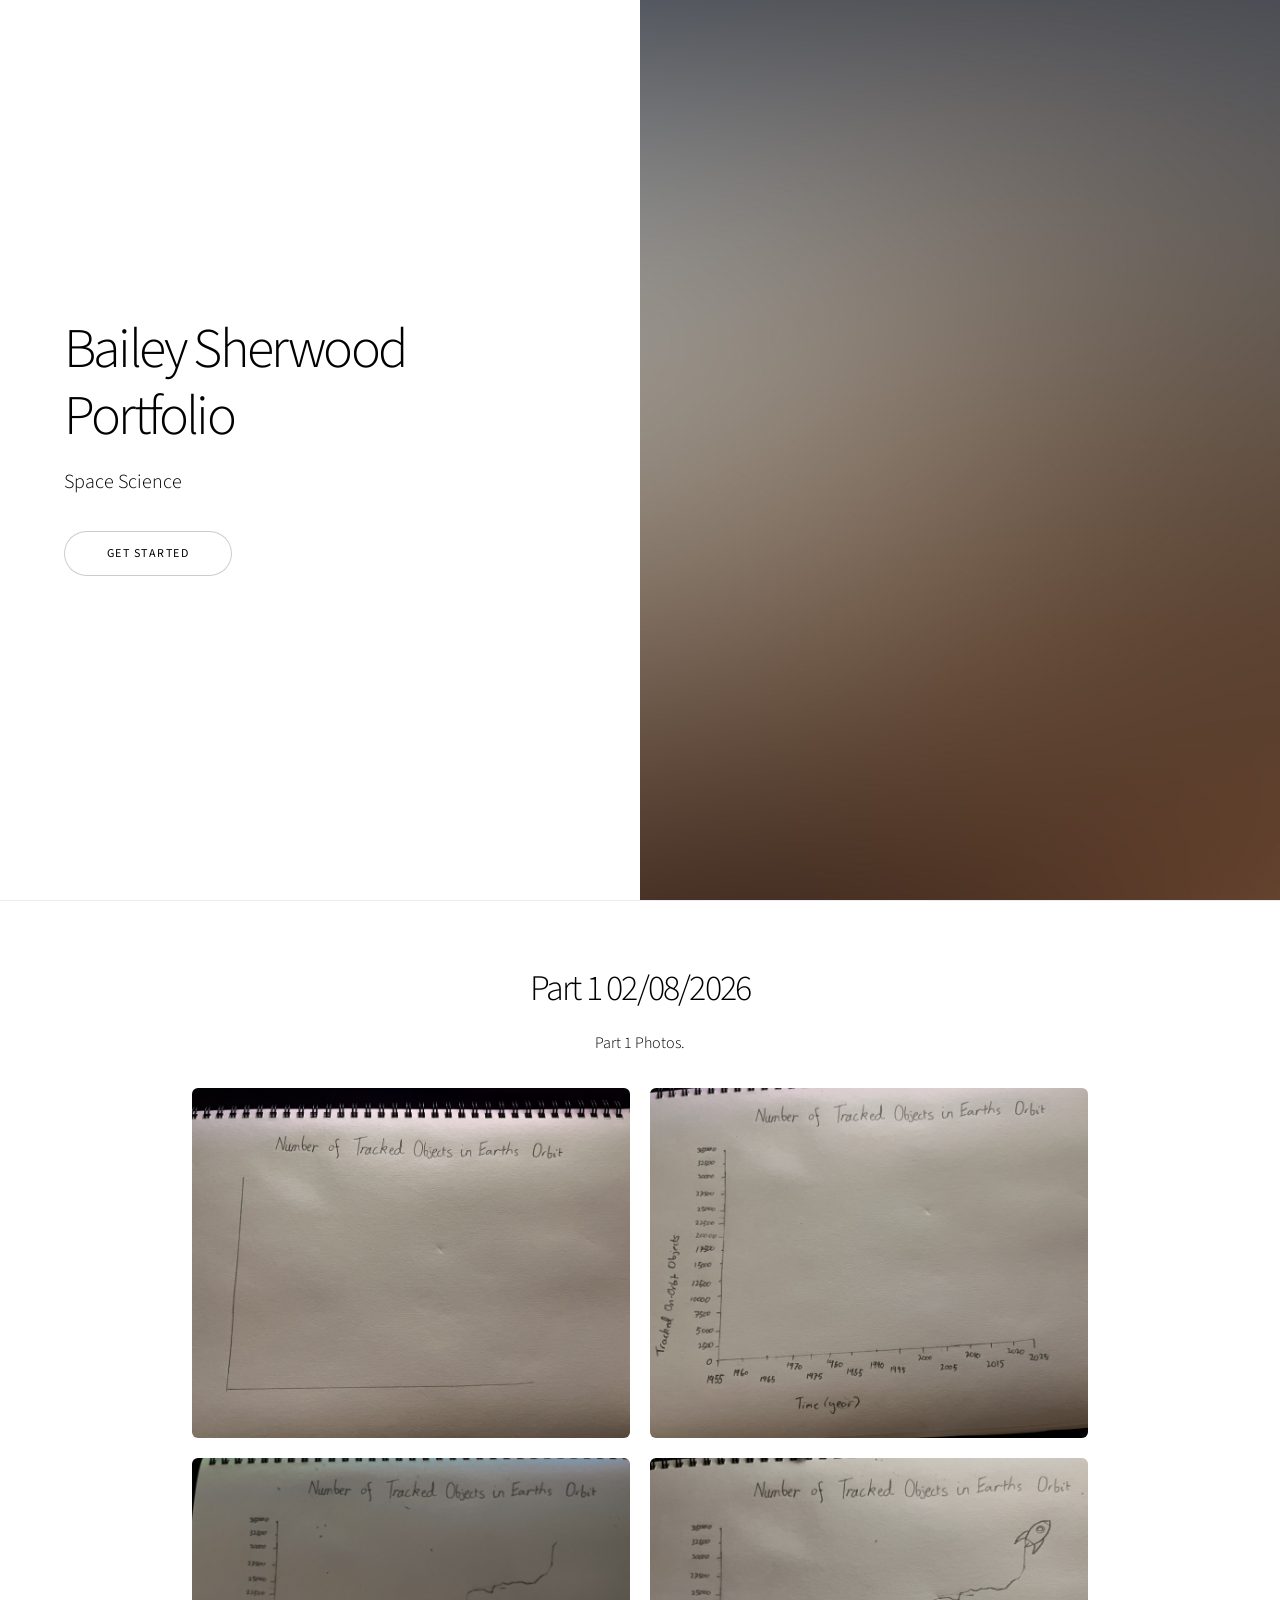
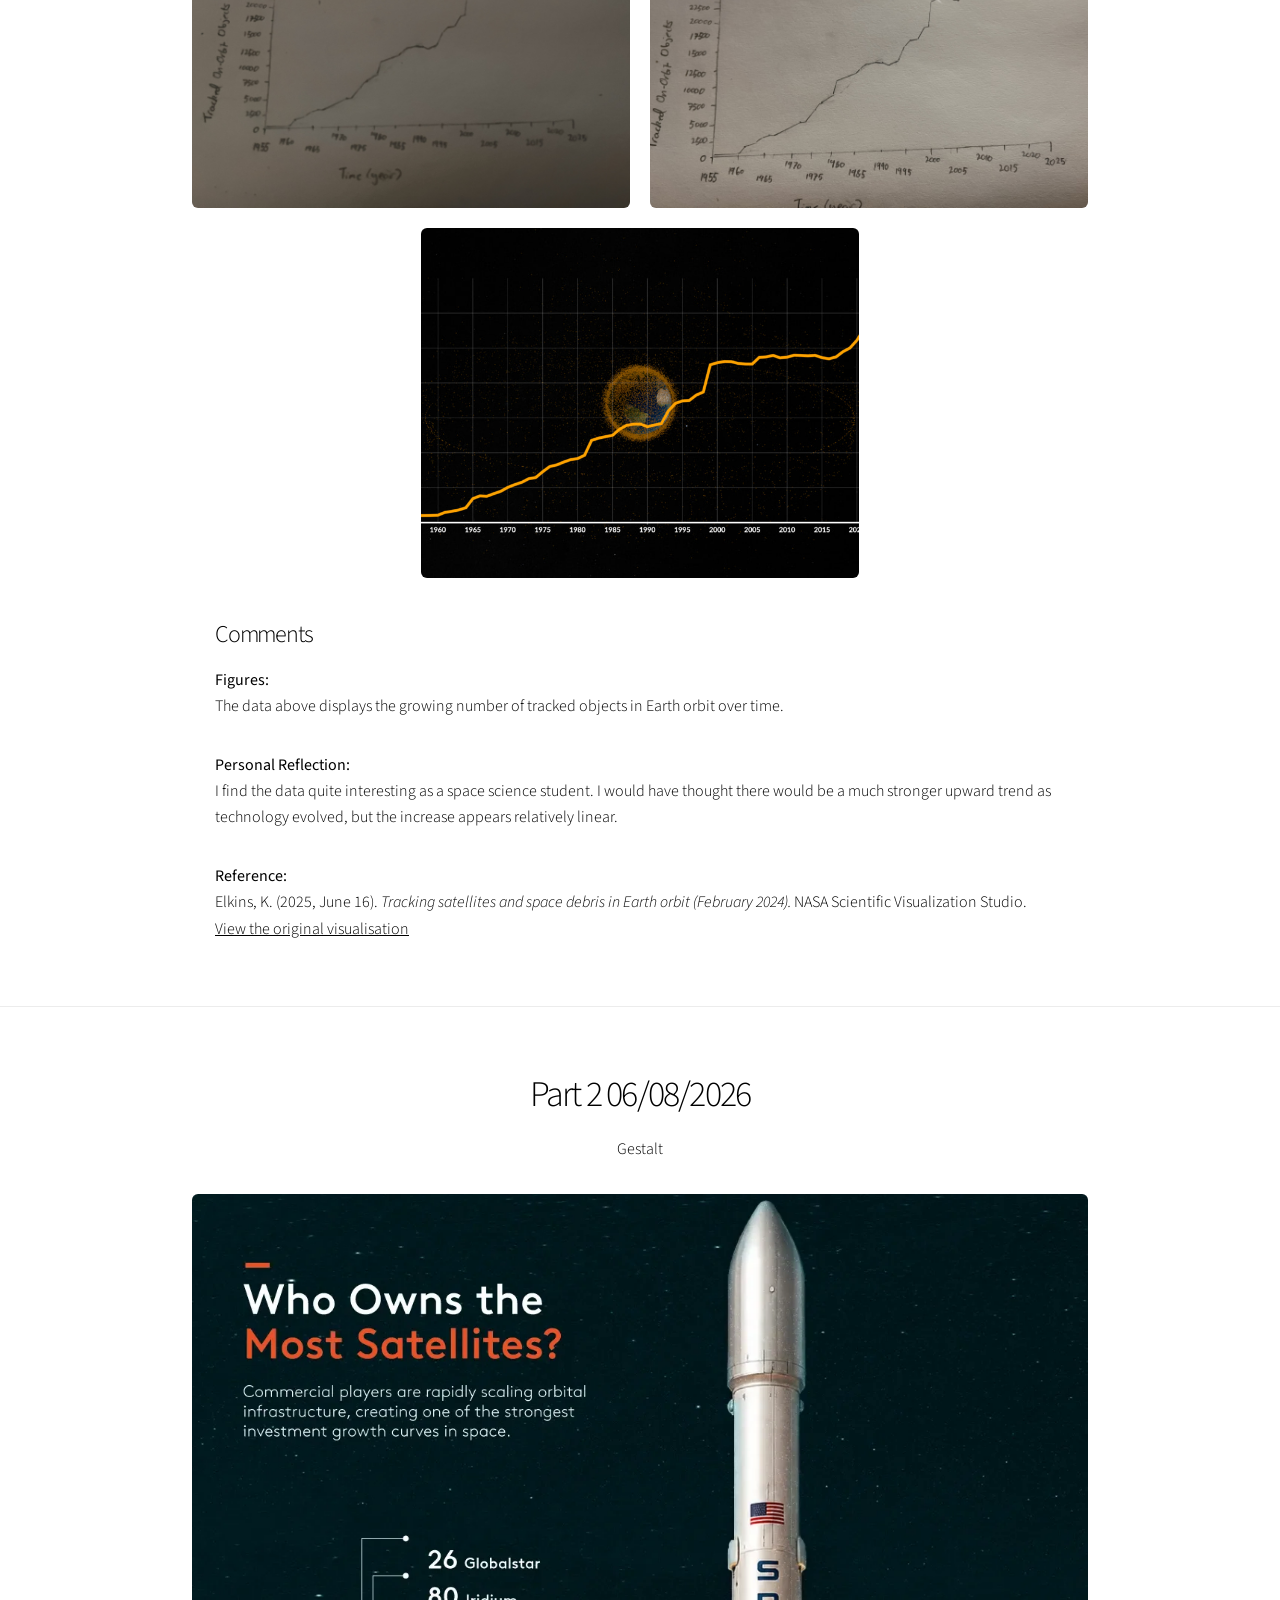
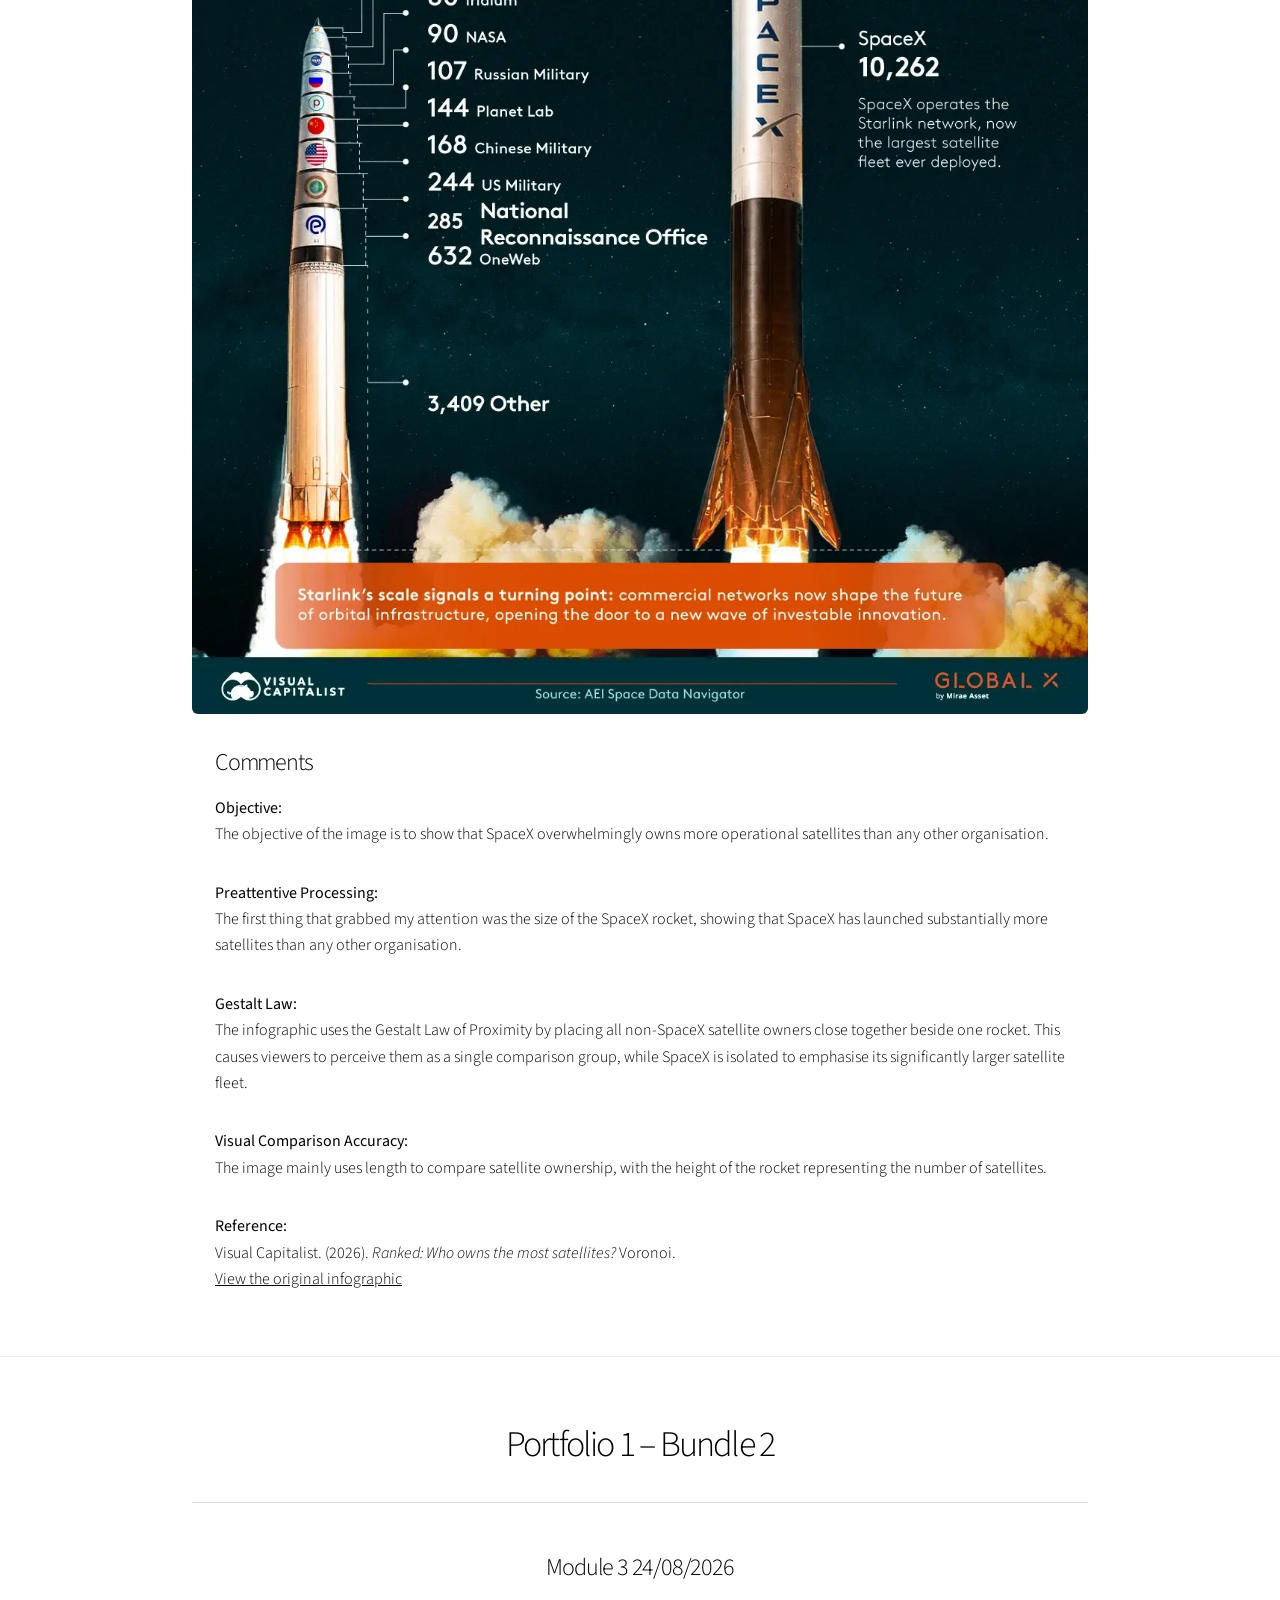
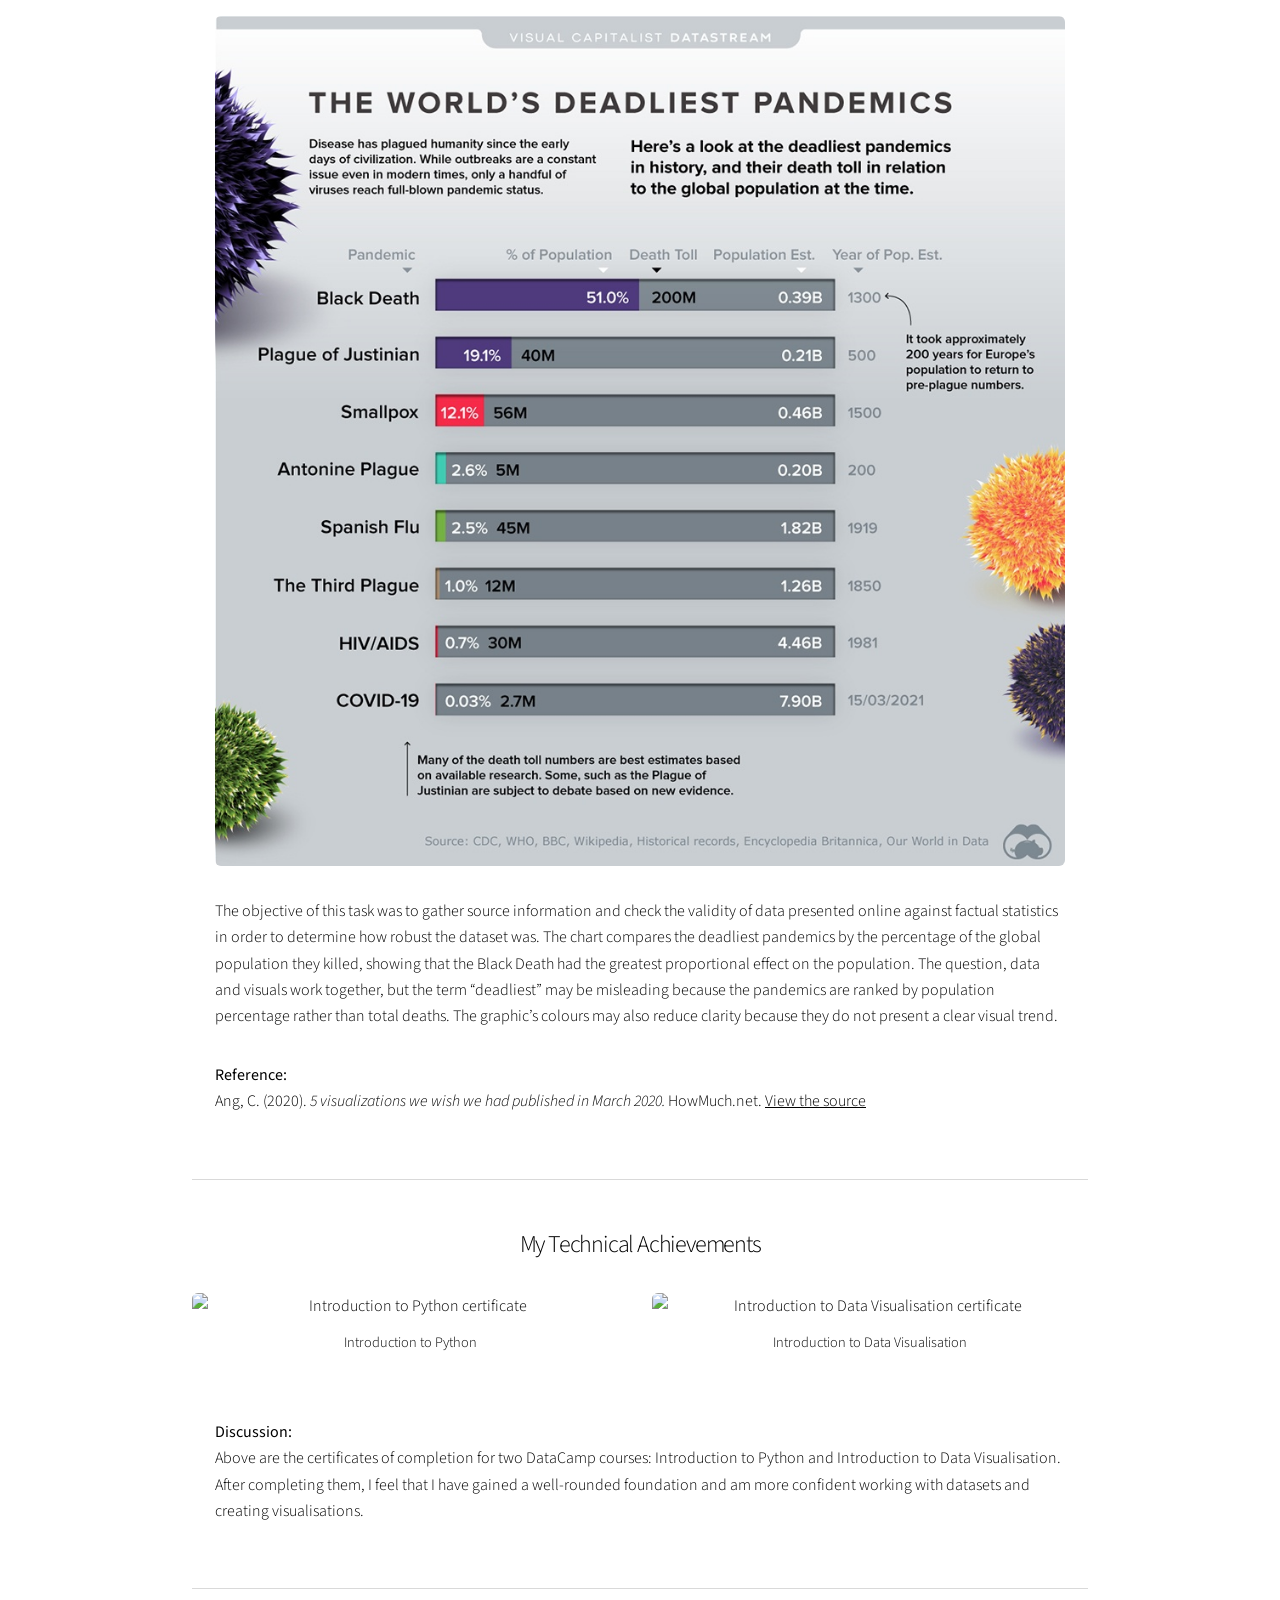
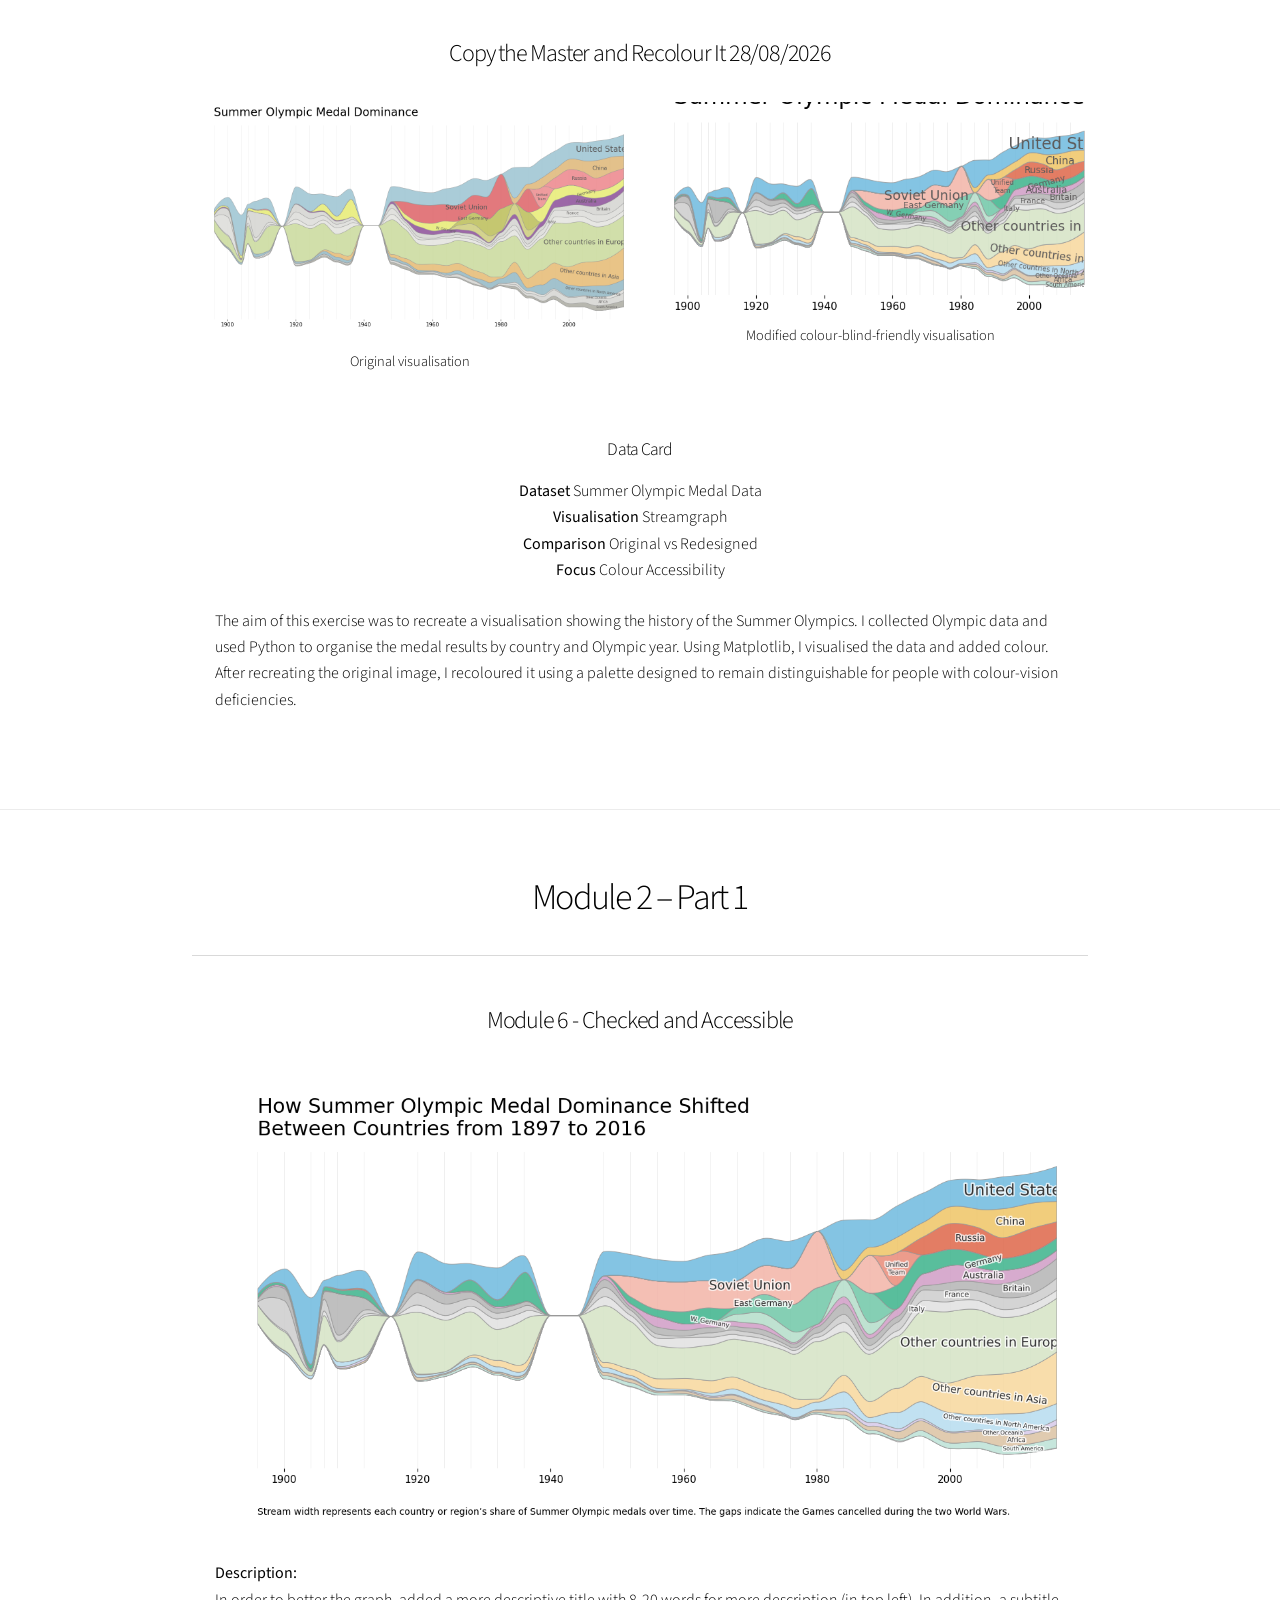
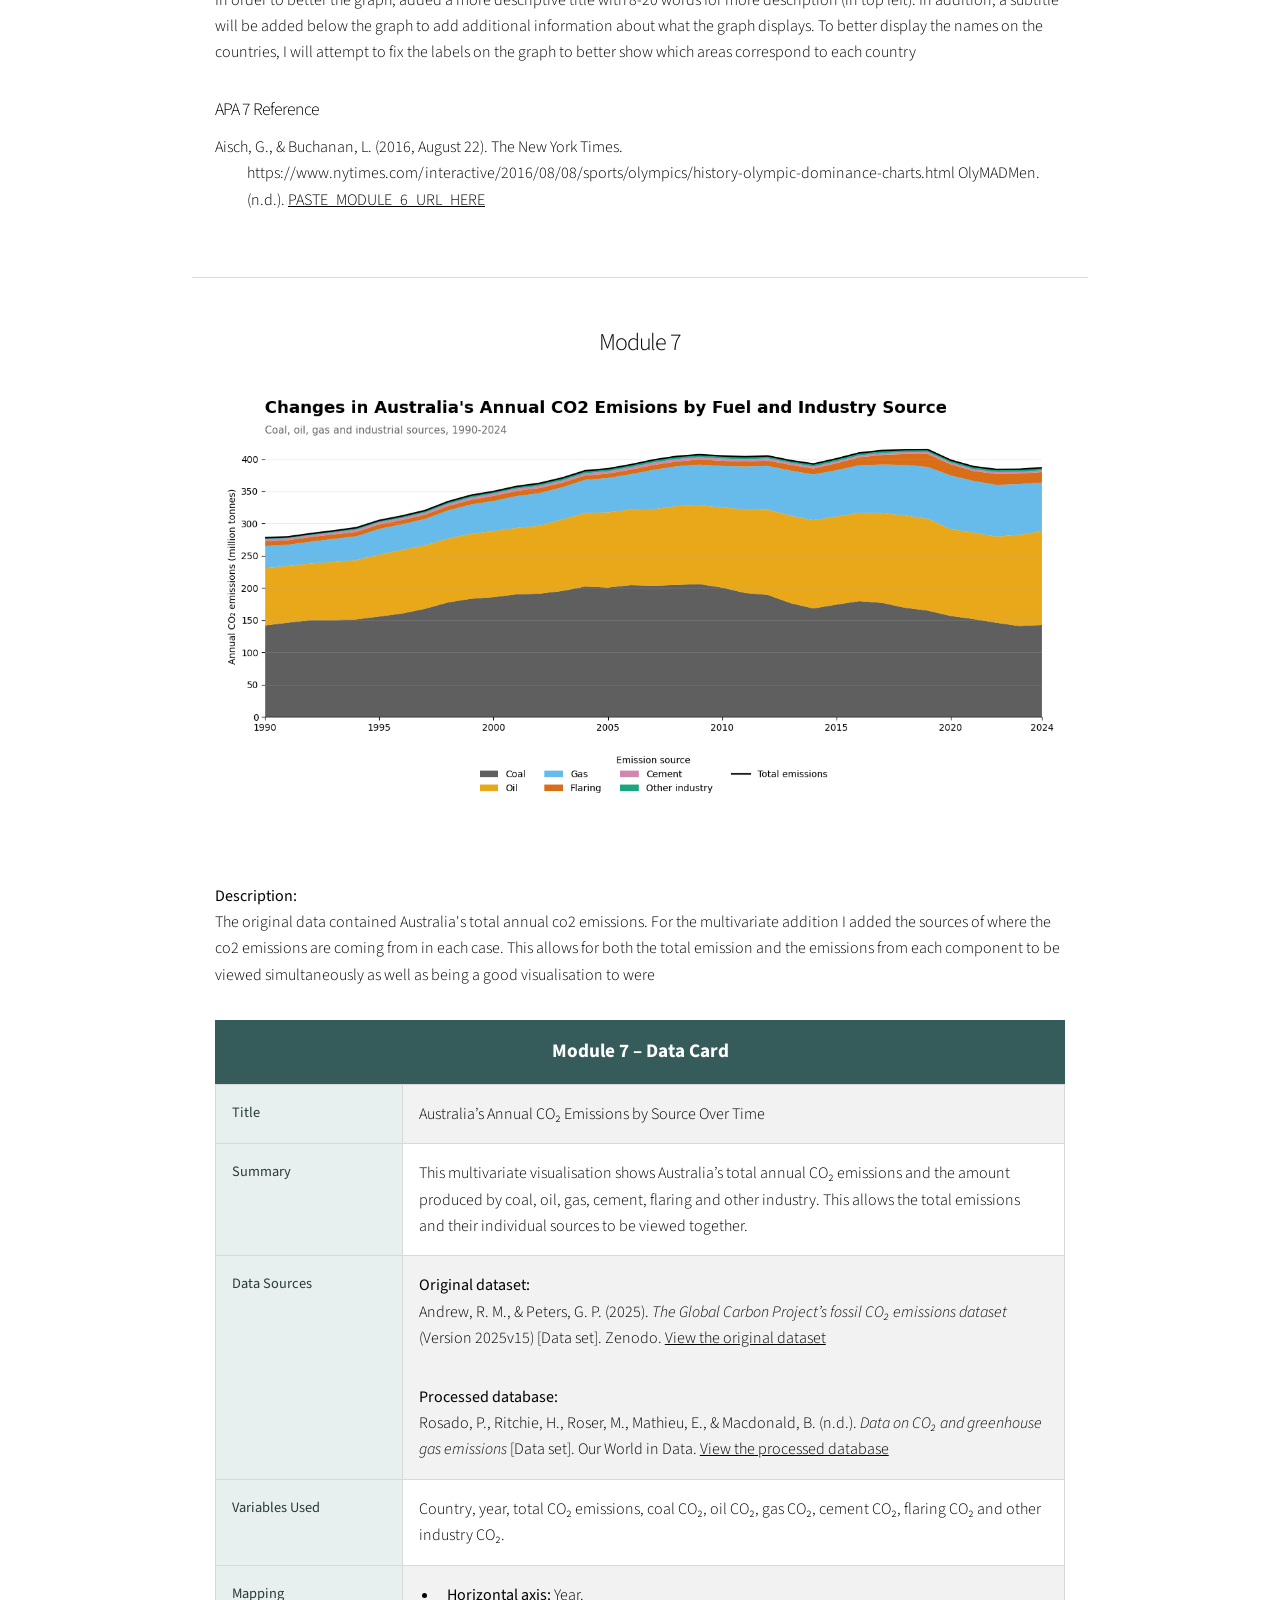
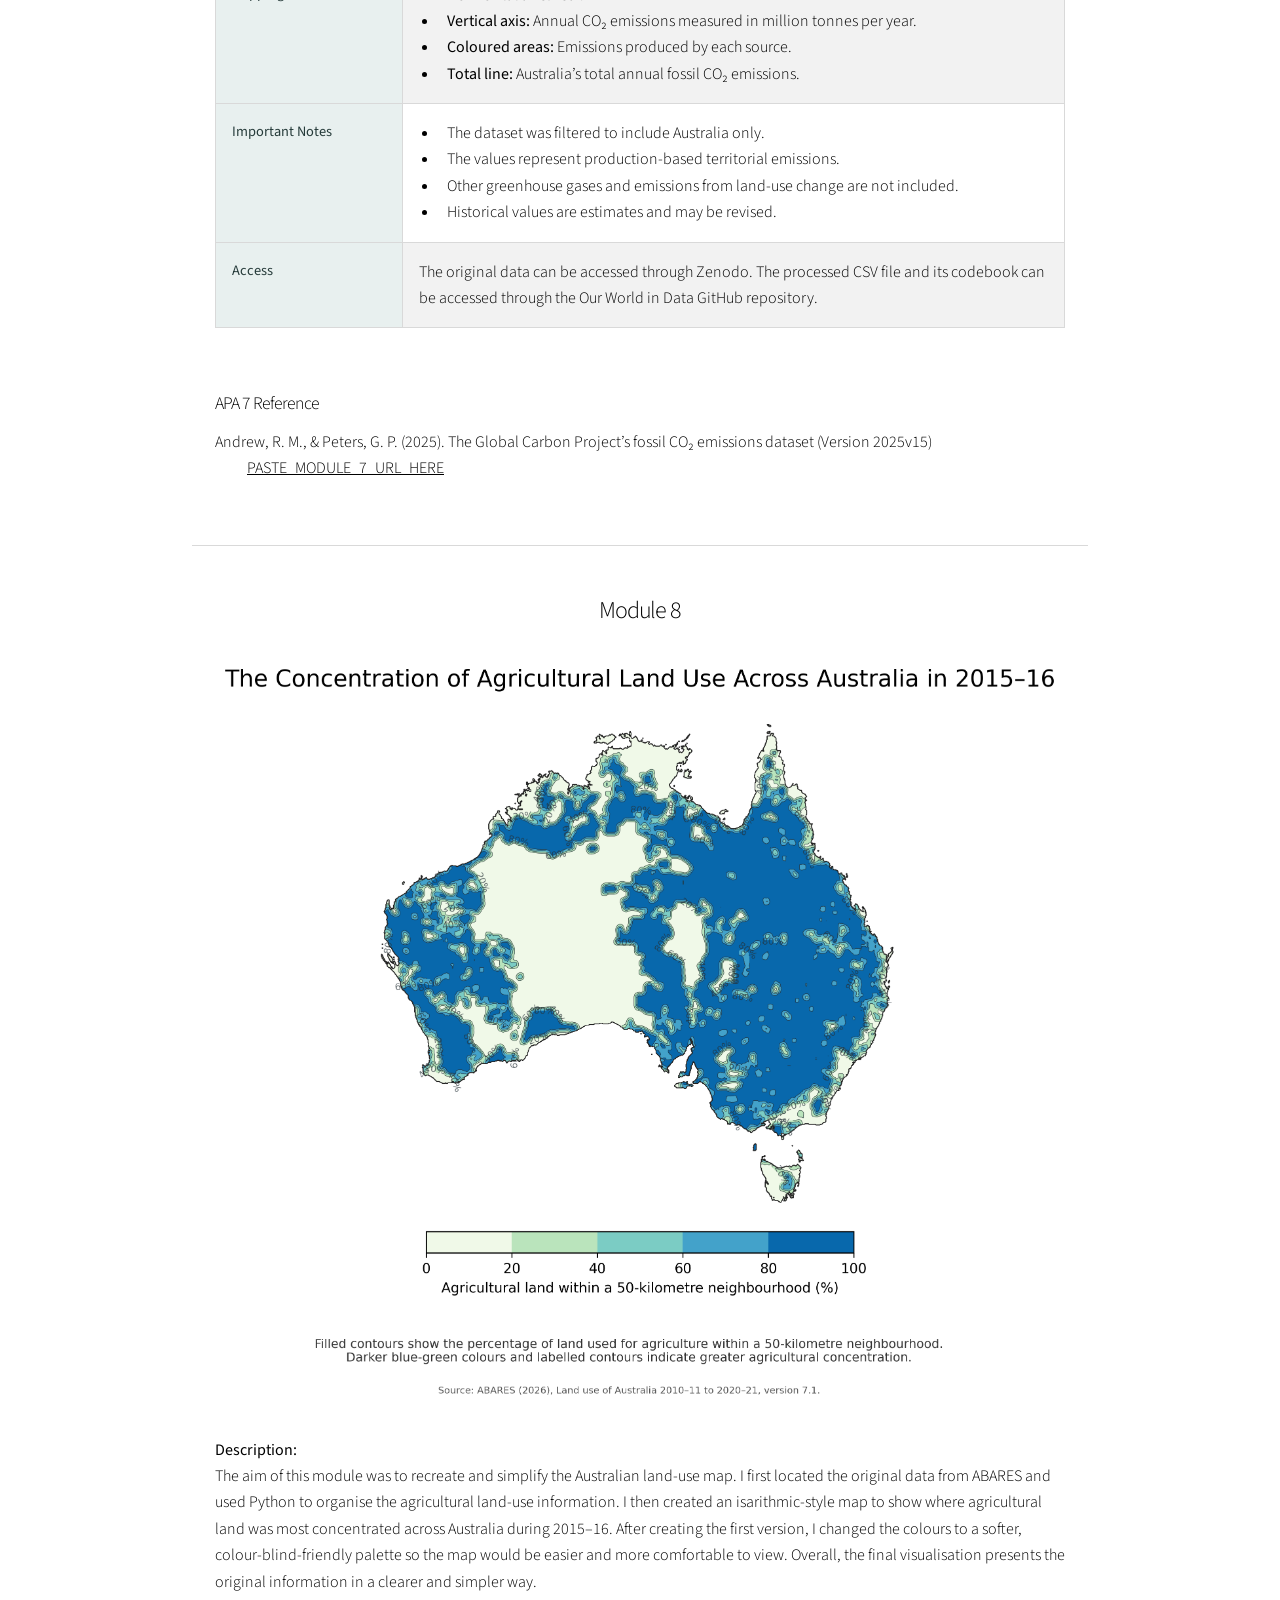
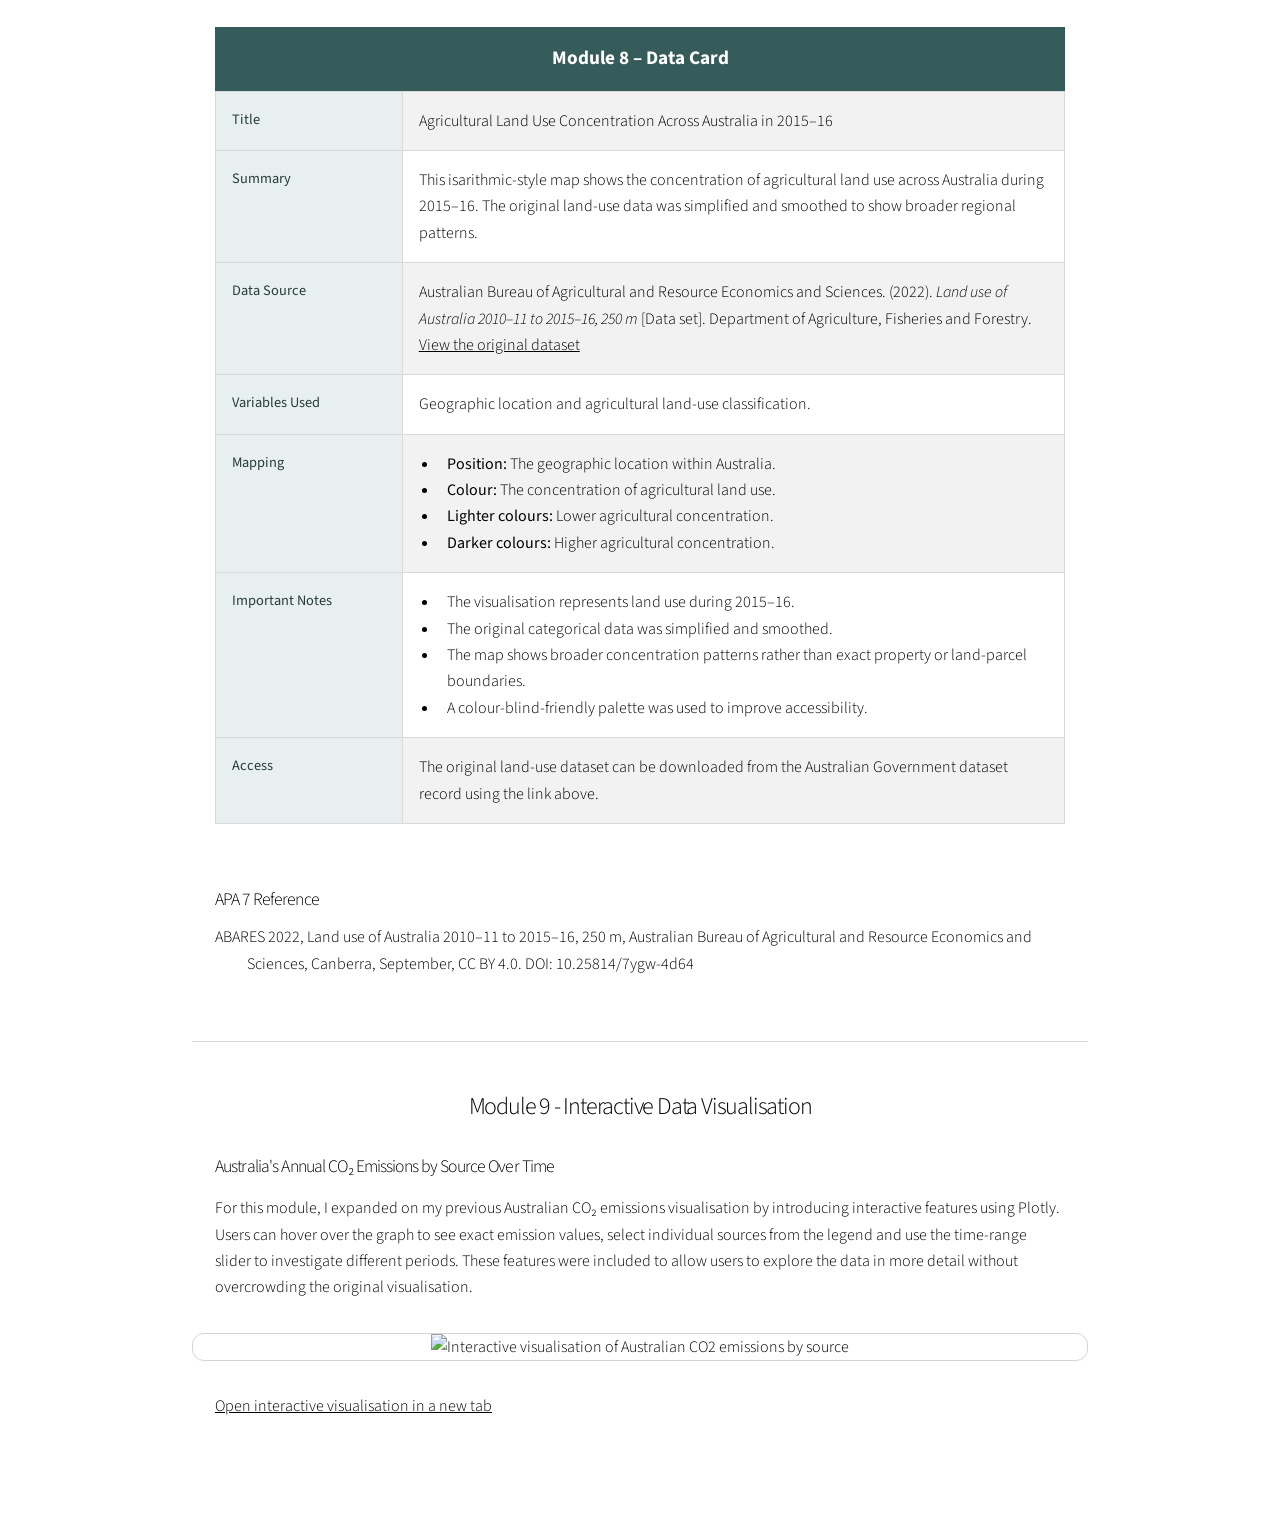
==== commit 53120928: "Update index.html" ====
--- a/index.html
+++ b/index.html
@@ -1024,18 +1024,18 @@
 
     <div class="interactive-visualisation">
 
-        <iframe
-            src="visualisation/CO2 Emissions Interactive.html"
+        <img
+            src="images/interactive_Module9.png"
             title="Interactive visualisation of Australian CO2 emissions by source"
             loading="lazy">
-        </iframe>
+        </>
 
     </div>
 
     <div class="bundle-text">
         <p>
             <a
-                href="visualisation/CO2 Emissions Intercative.html"
+                href="visualisation/CO2%20Emissions%20Intercative.html"
                 target="_blank"
                 rel="noopener noreferrer">
                 Open interactive visualisation in a new tab
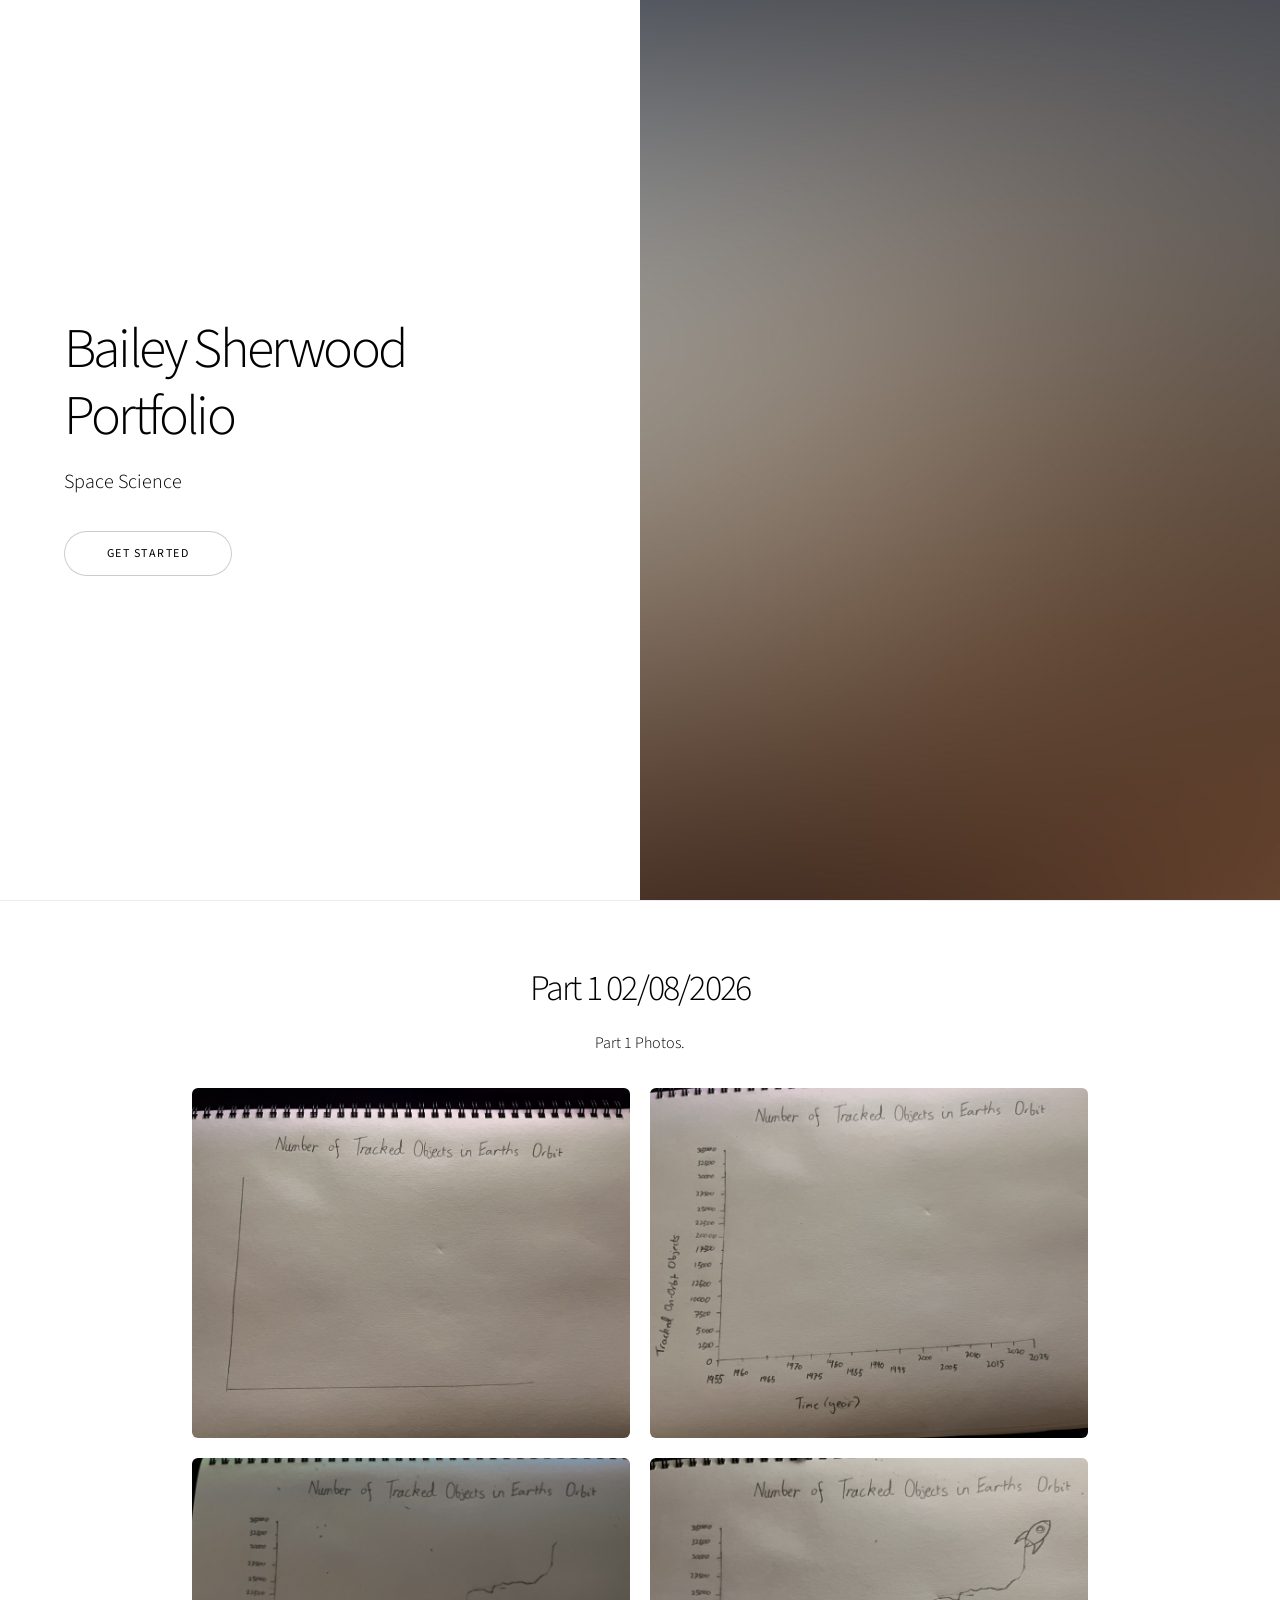
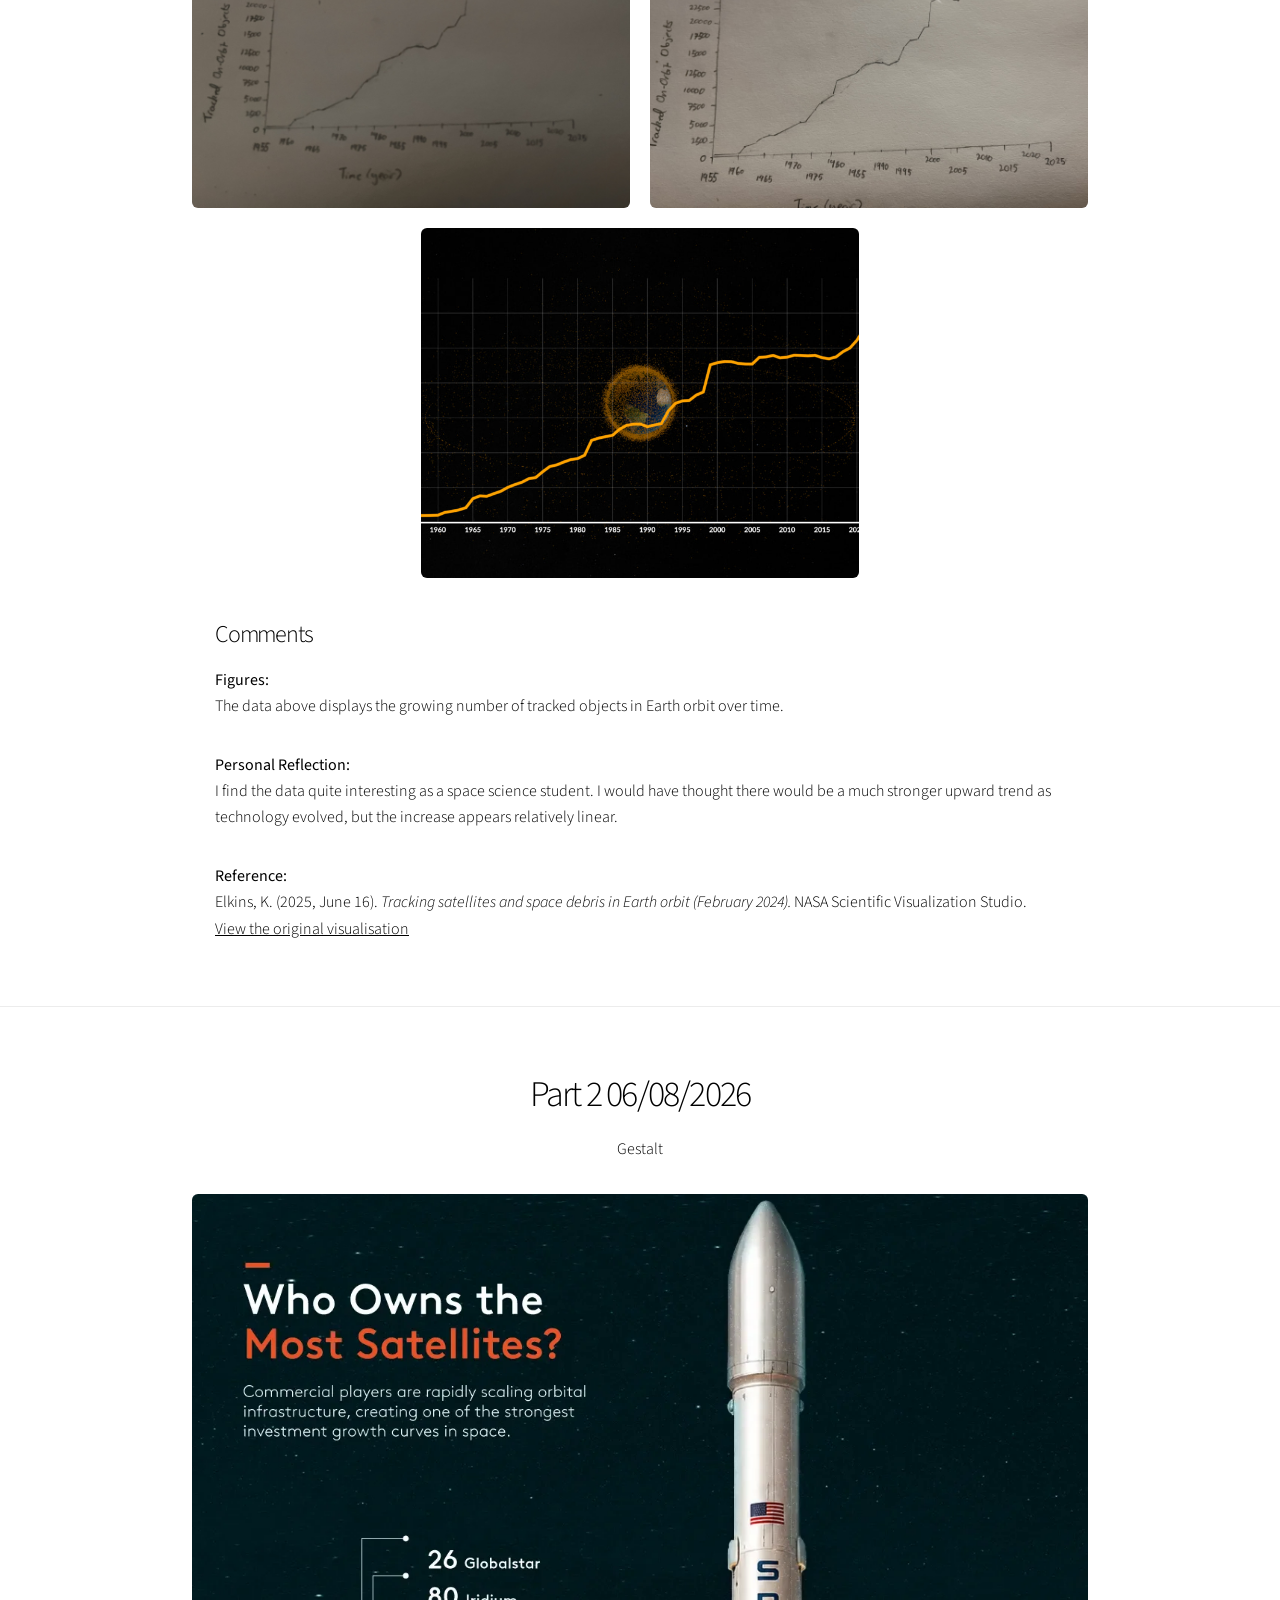
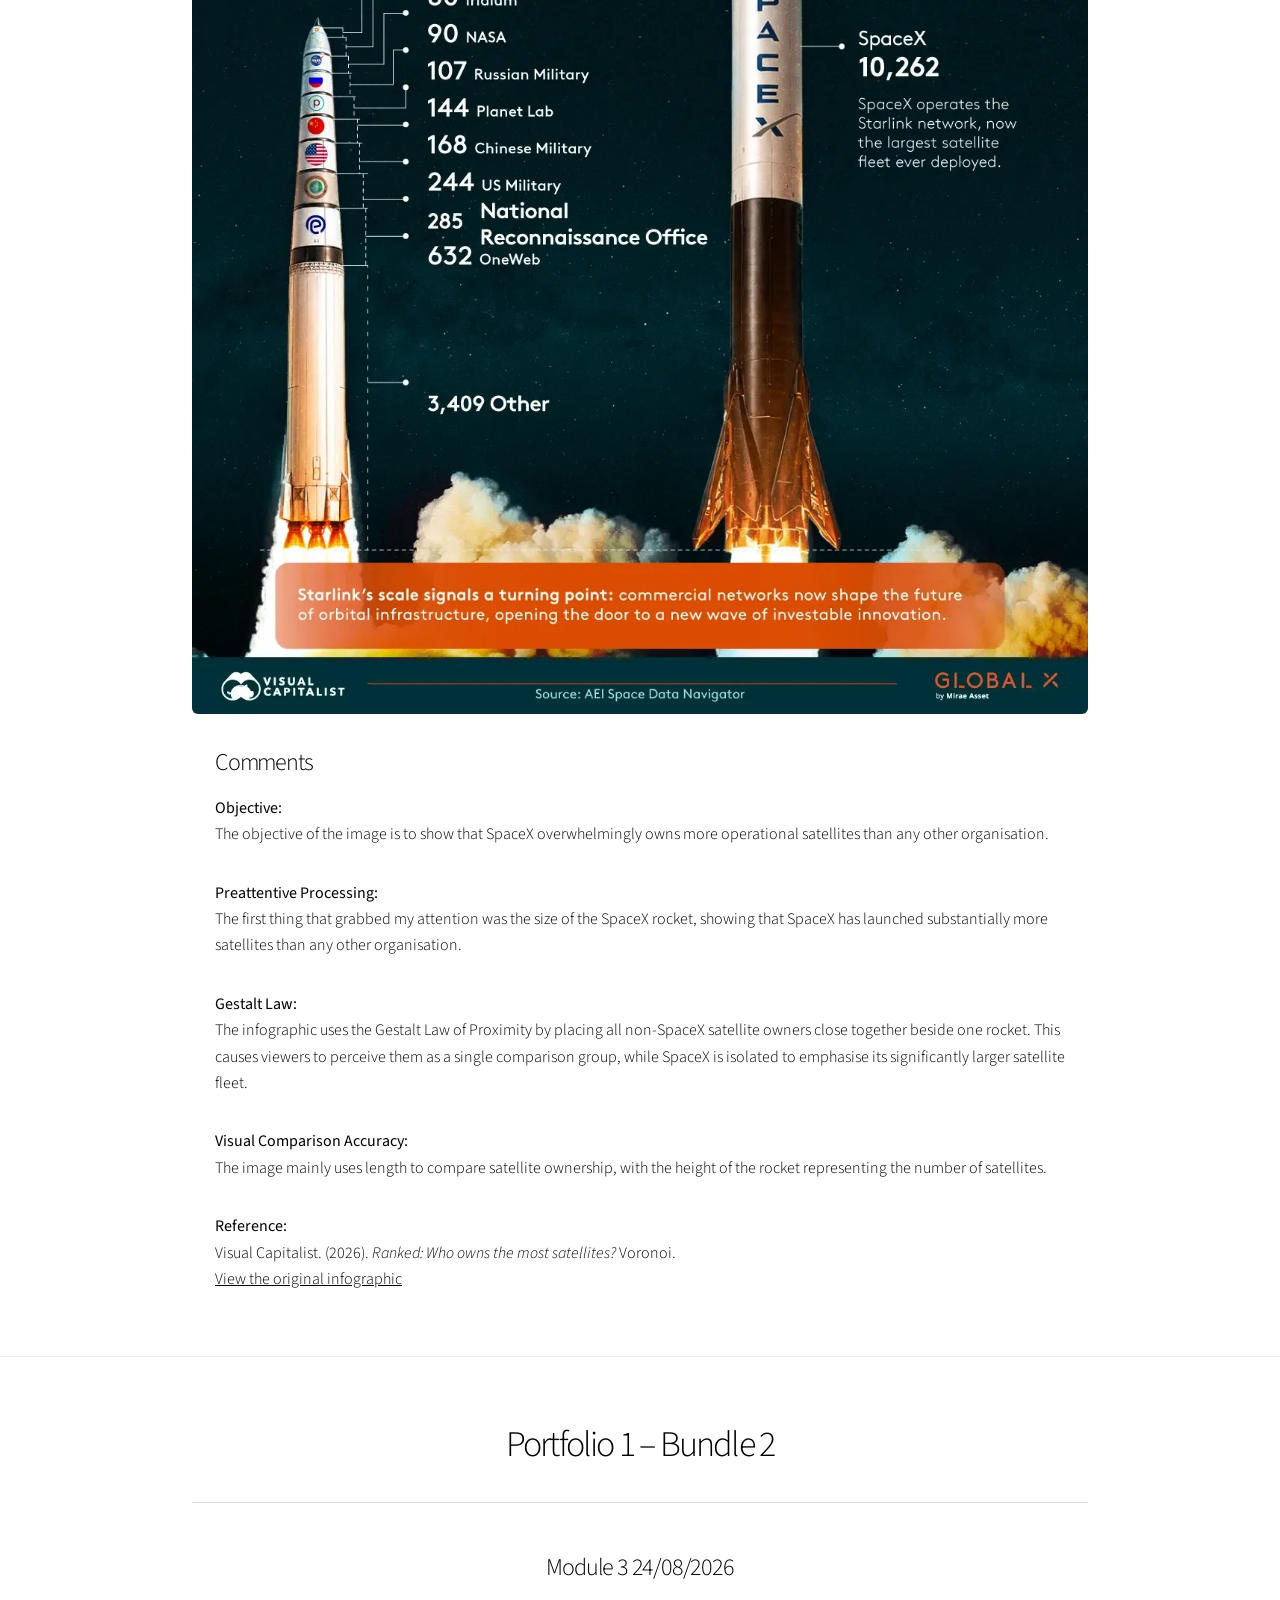
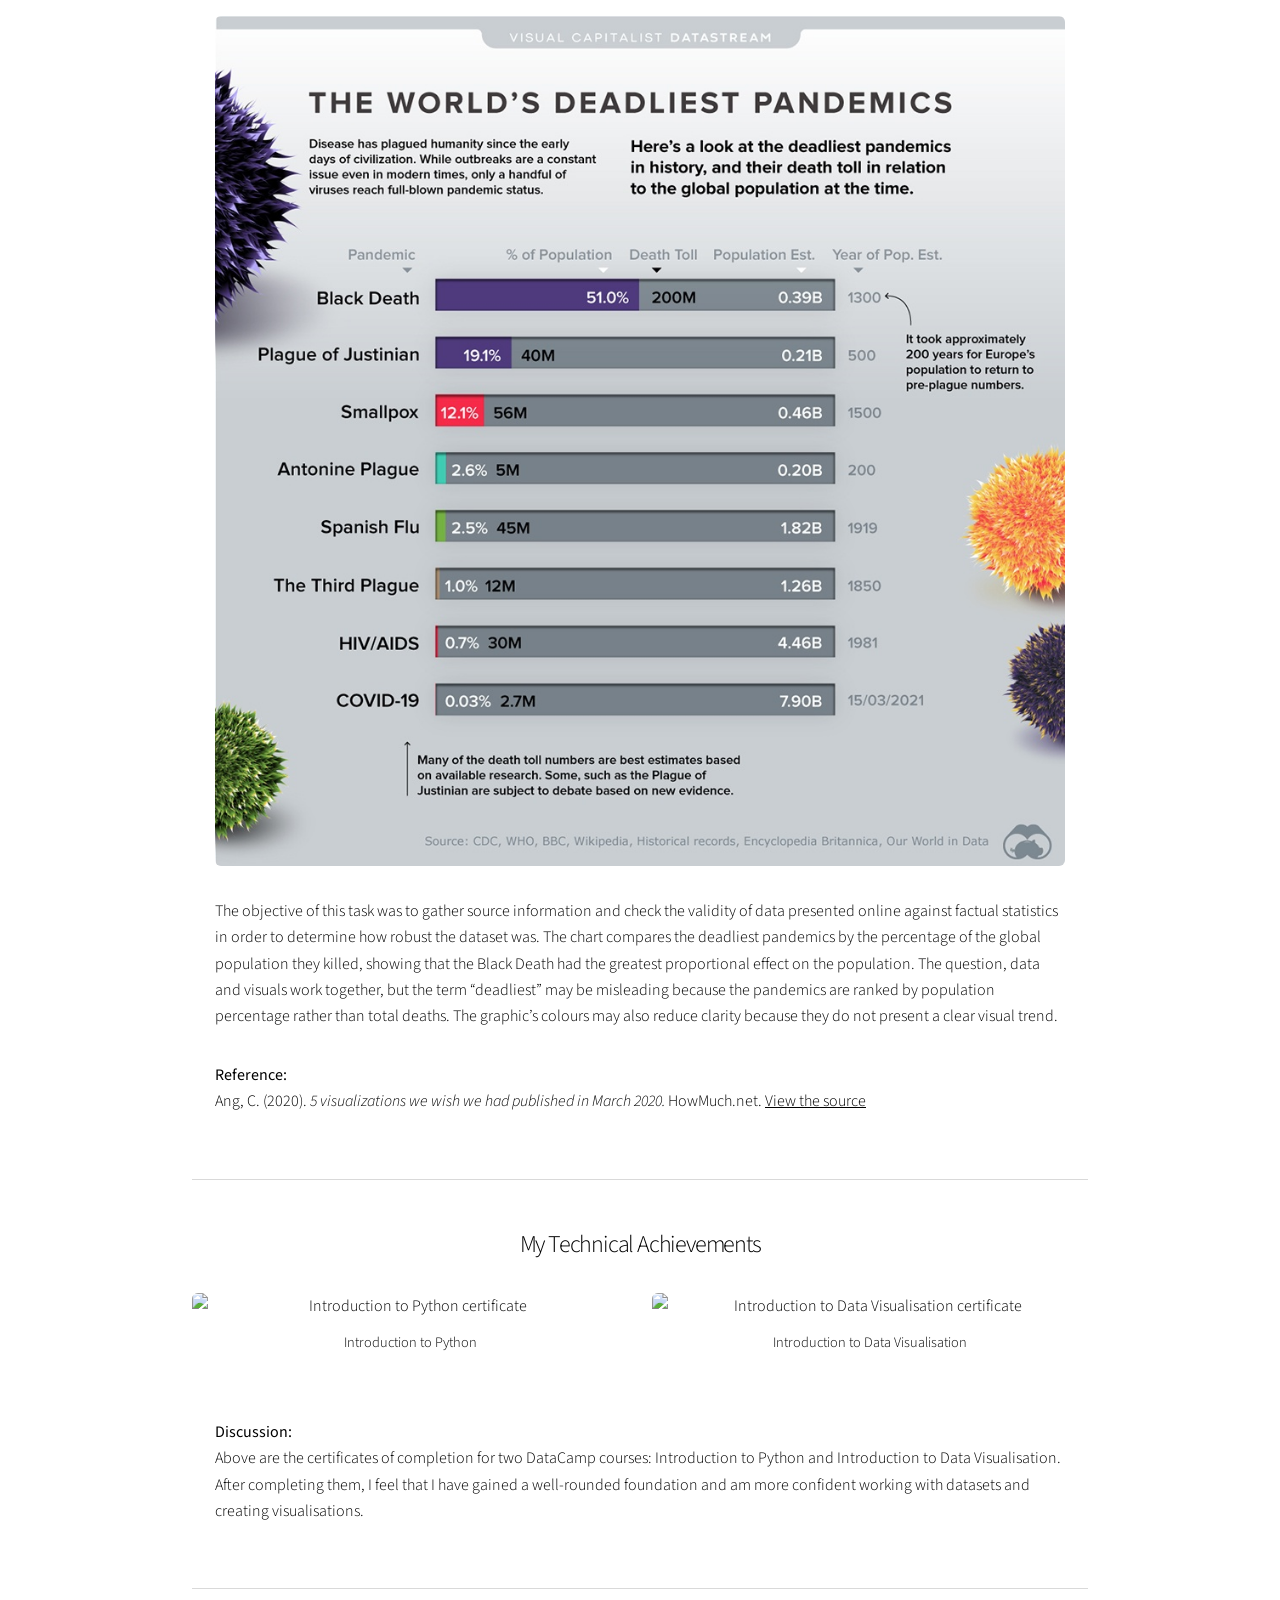
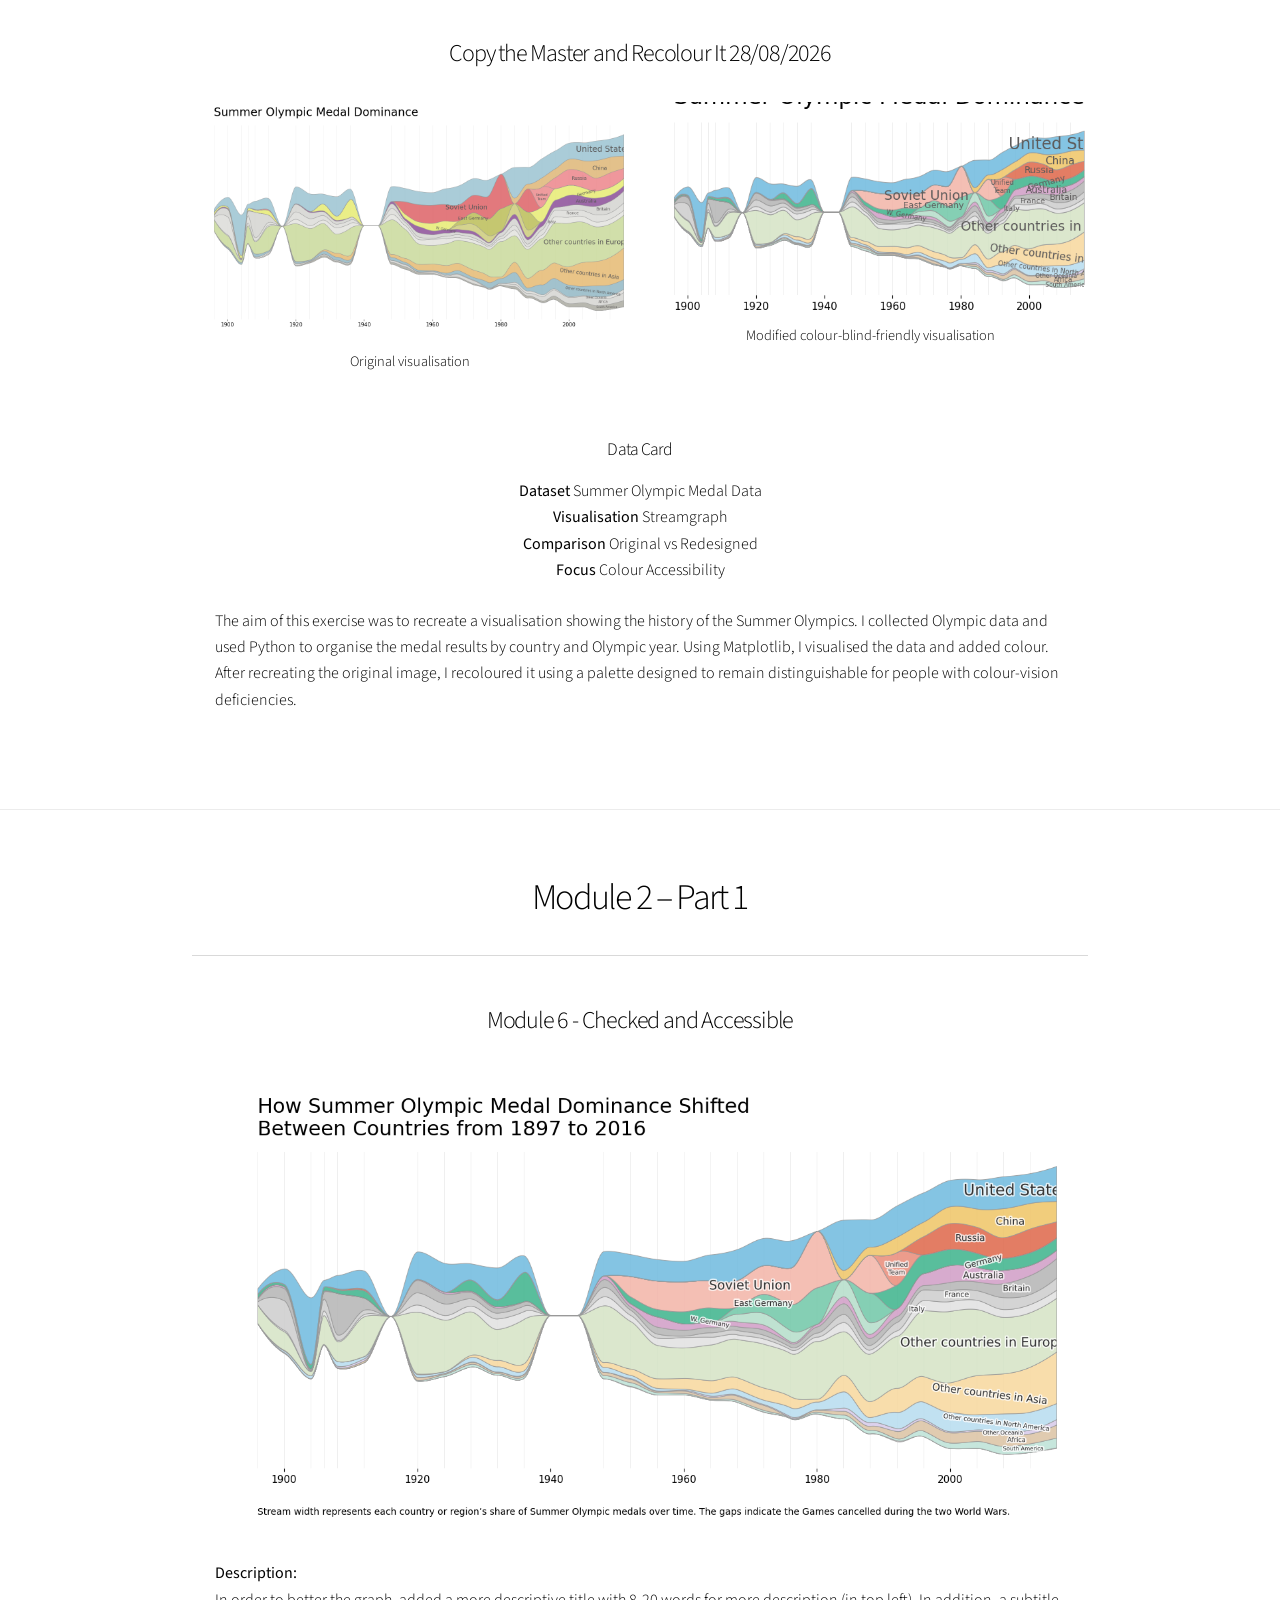
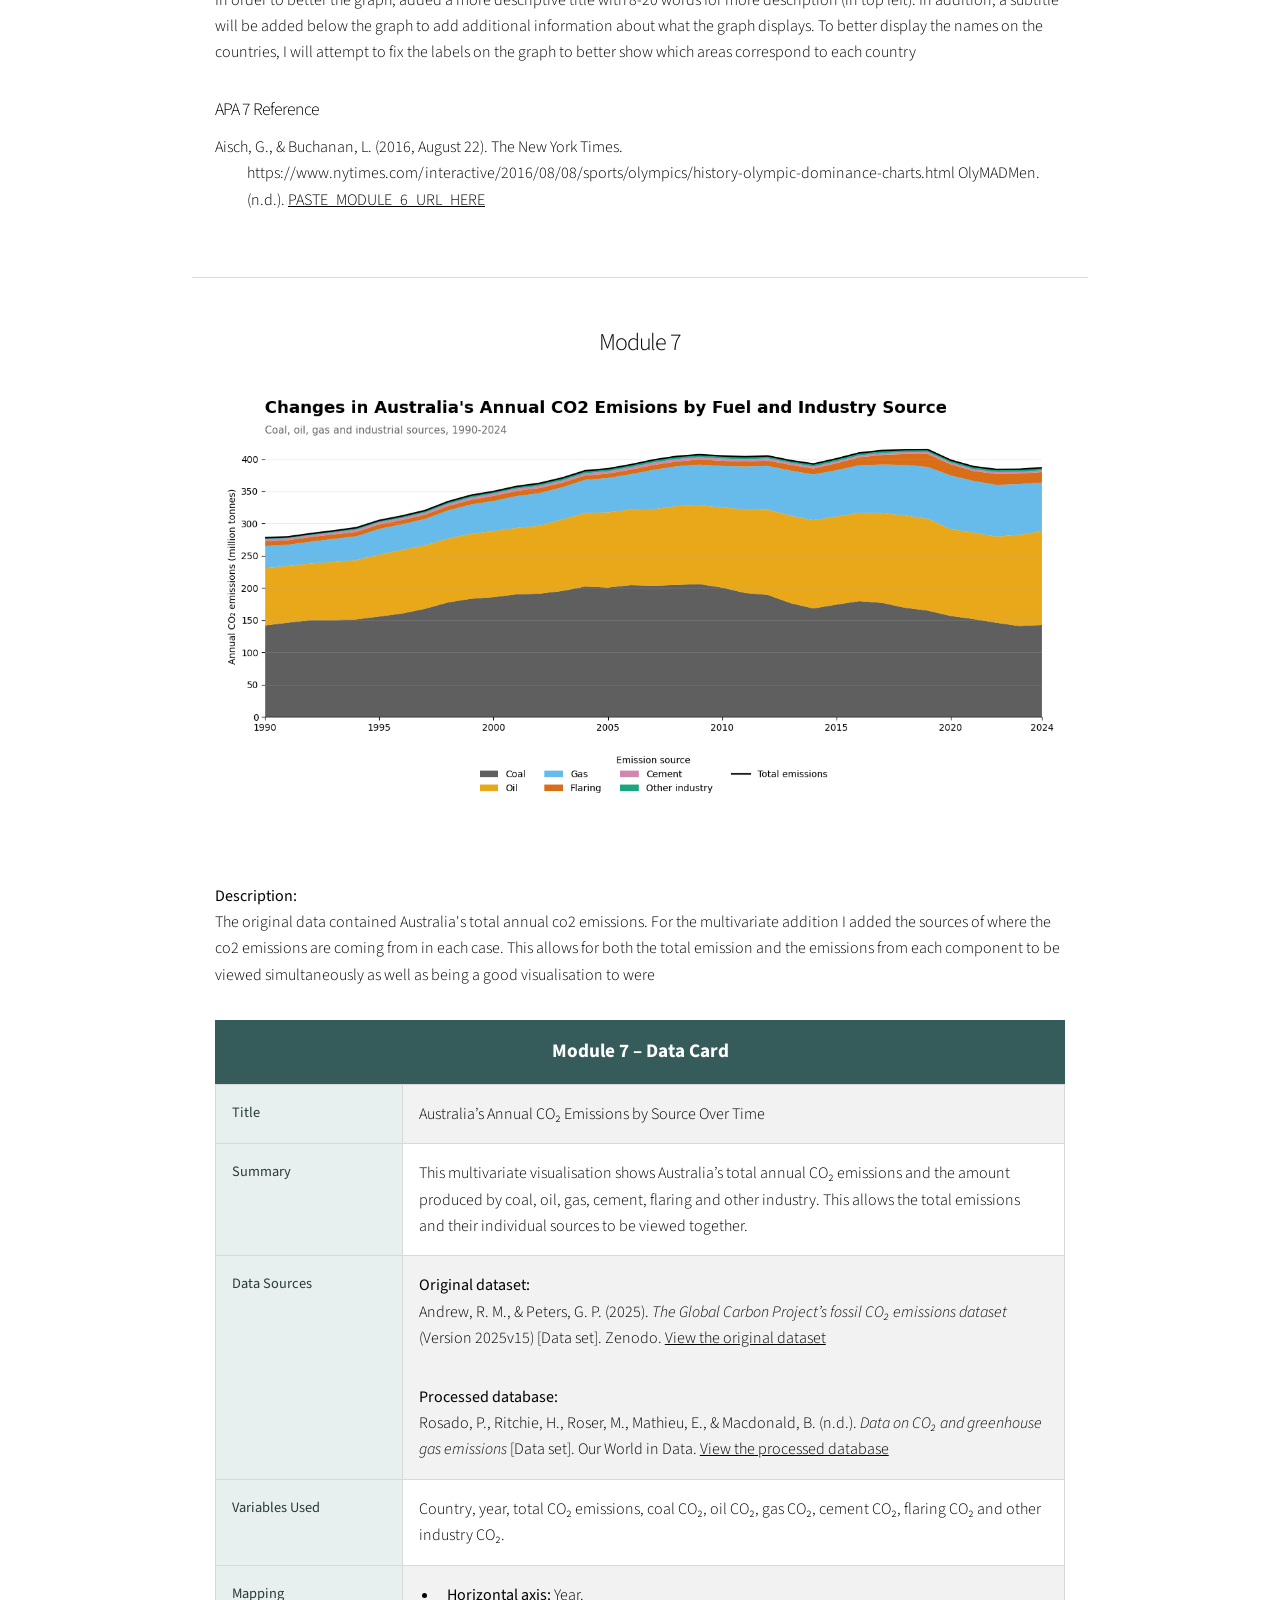
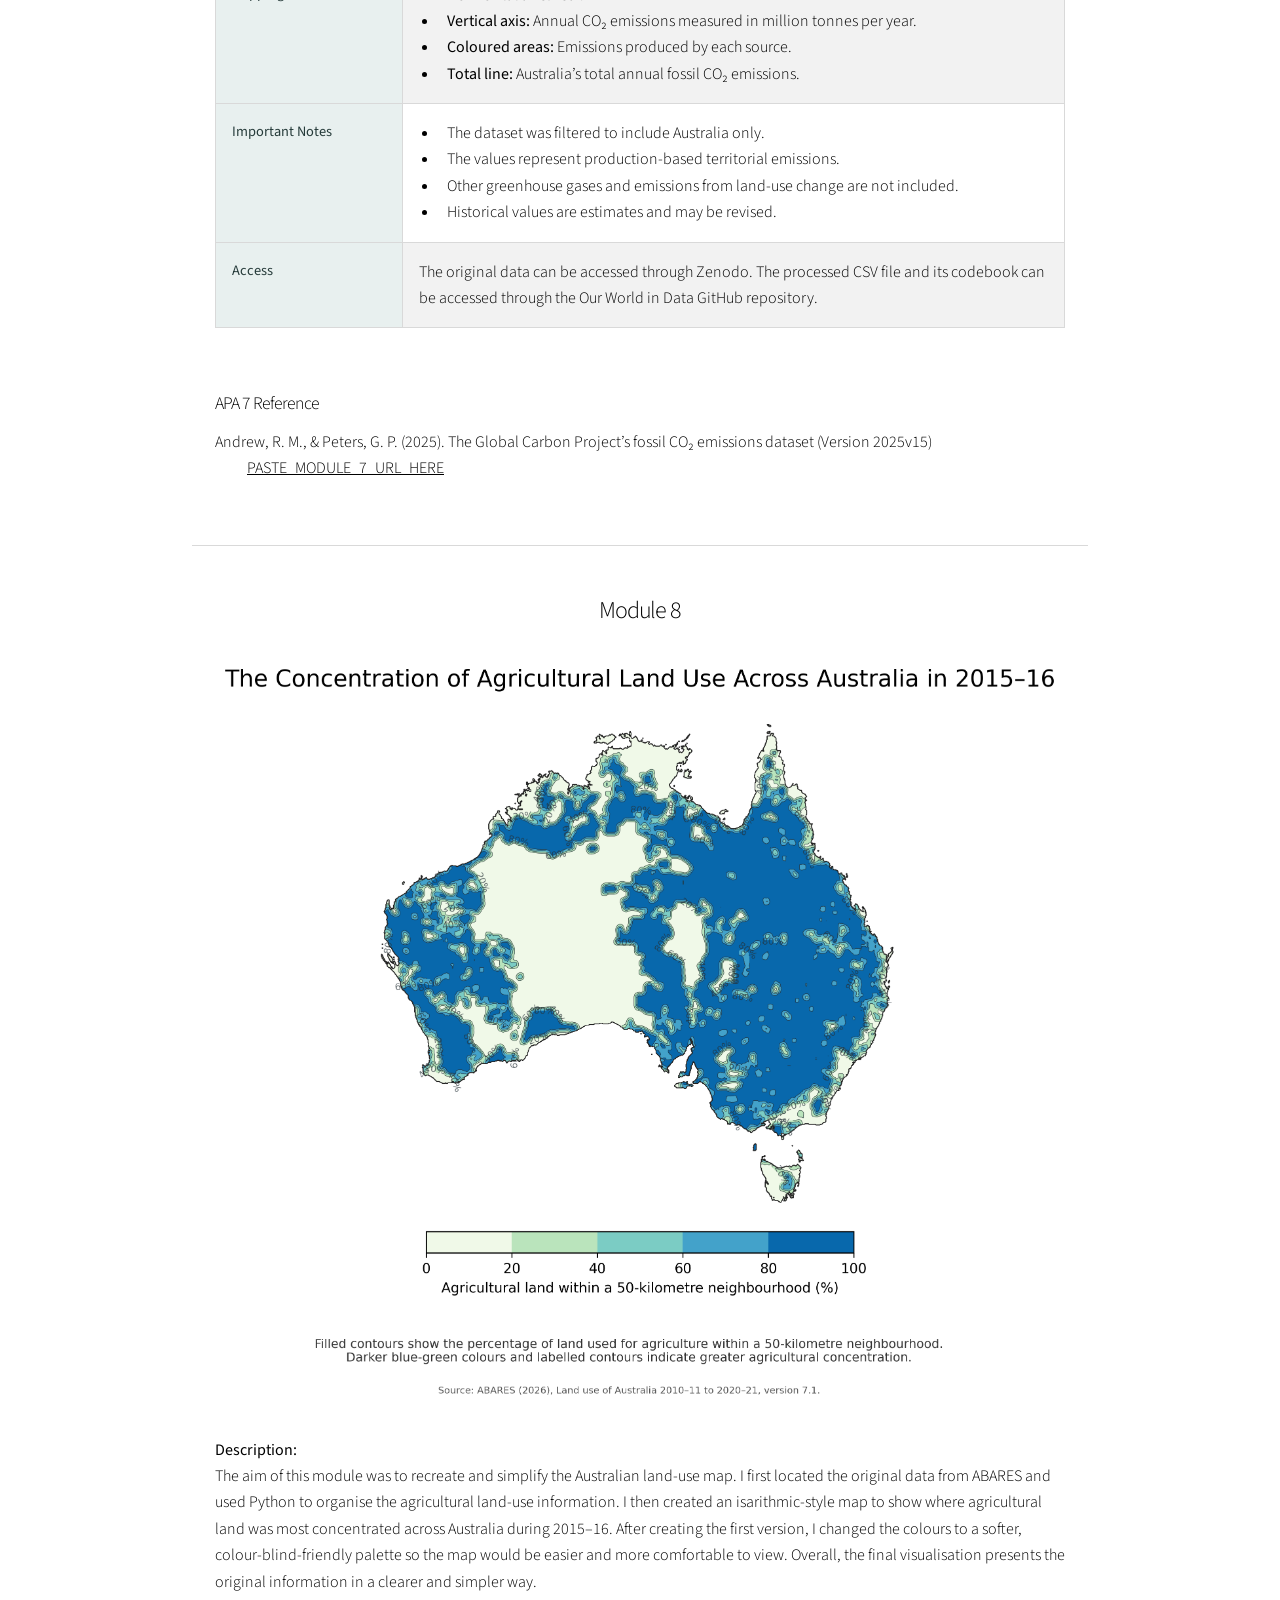
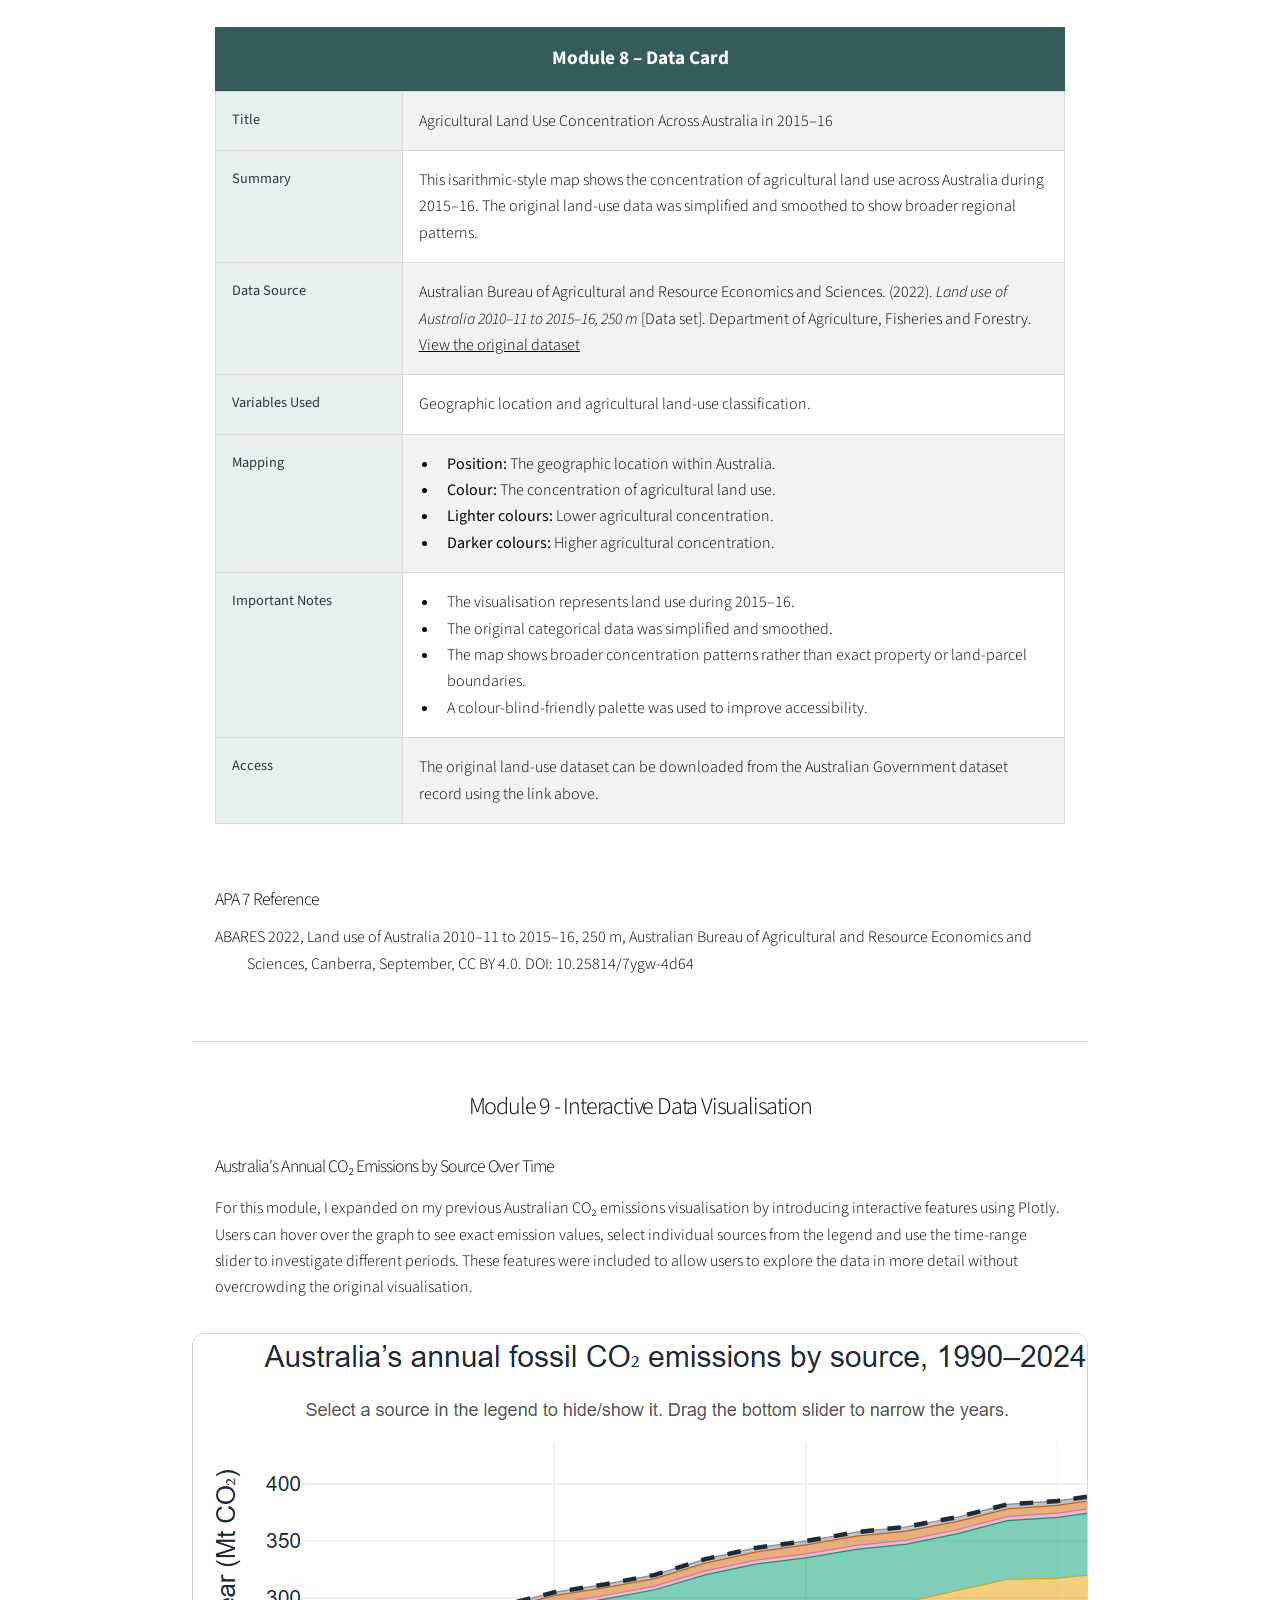
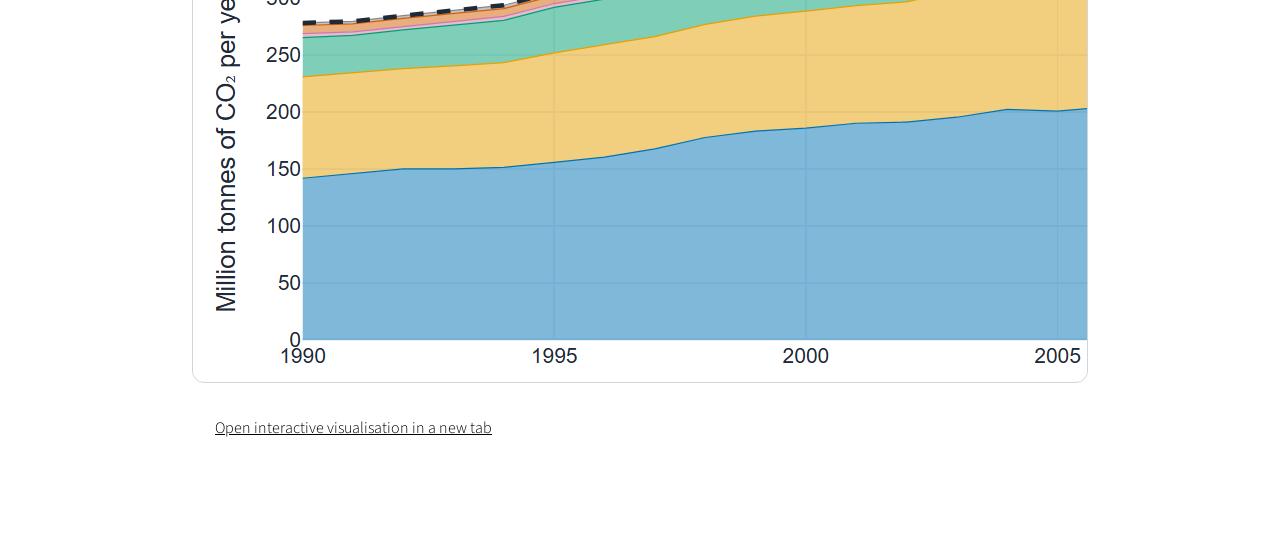
==== commit 27c3eacd: "Update index.html" ====
--- a/index.html
+++ b/index.html
@@ -1025,7 +1025,7 @@
     <div class="interactive-visualisation">
 
         <img
-            src="images/interactive_Module9.png"
+            src="images/interactive_module9.png"
             title="Interactive visualisation of Australian CO2 emissions by source"
             loading="lazy">
         </>
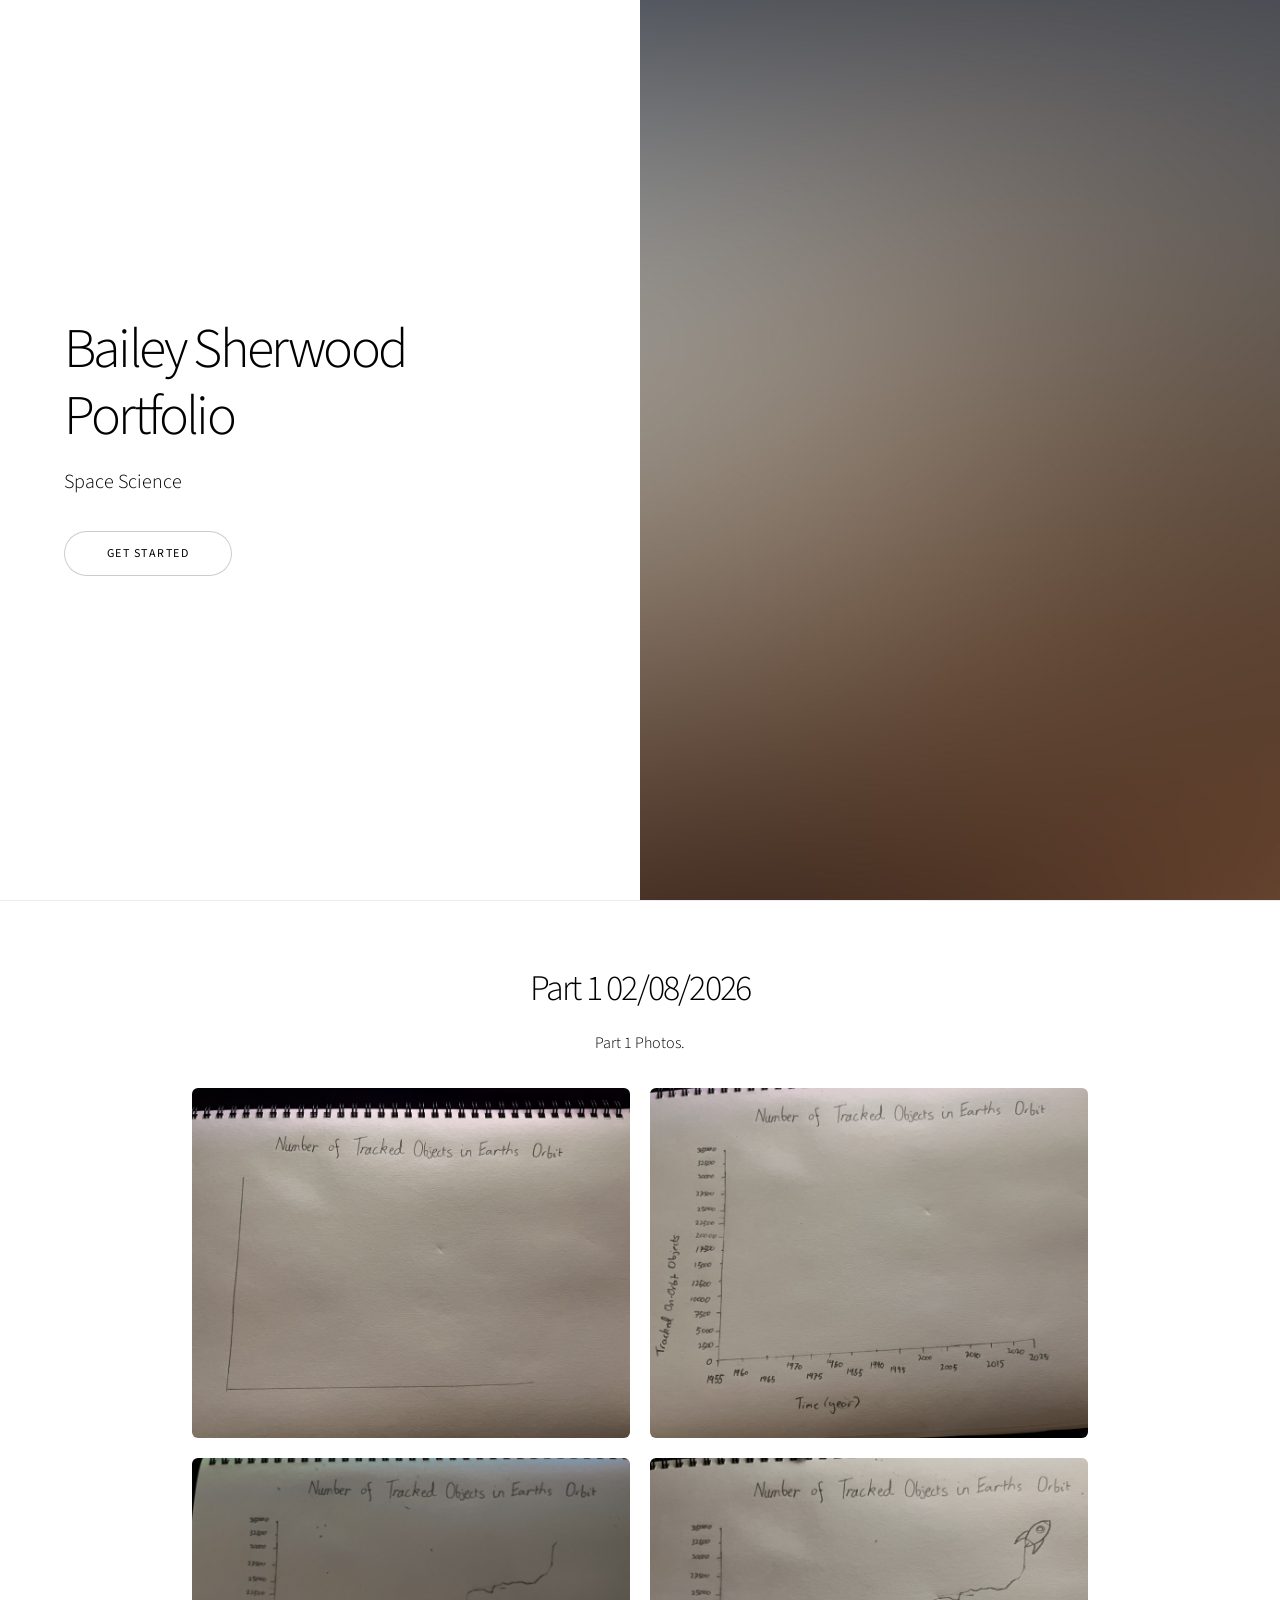
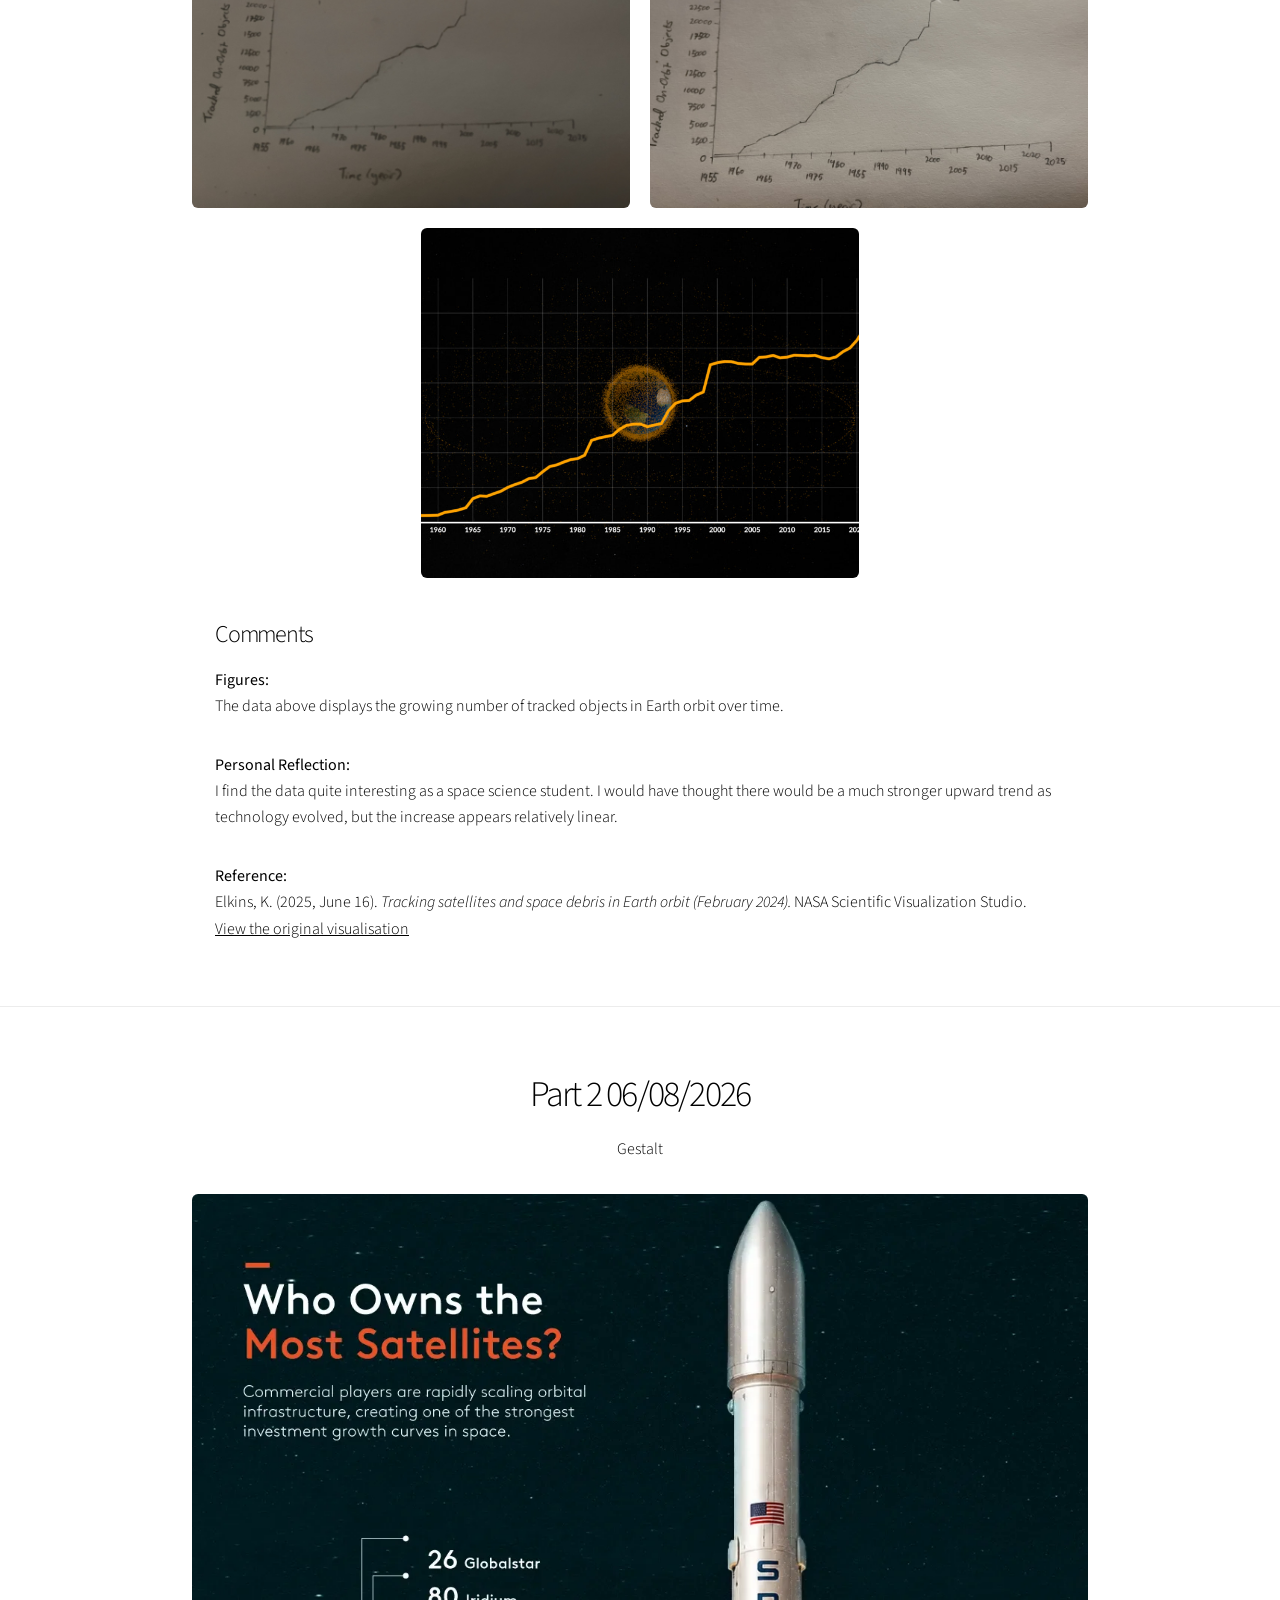
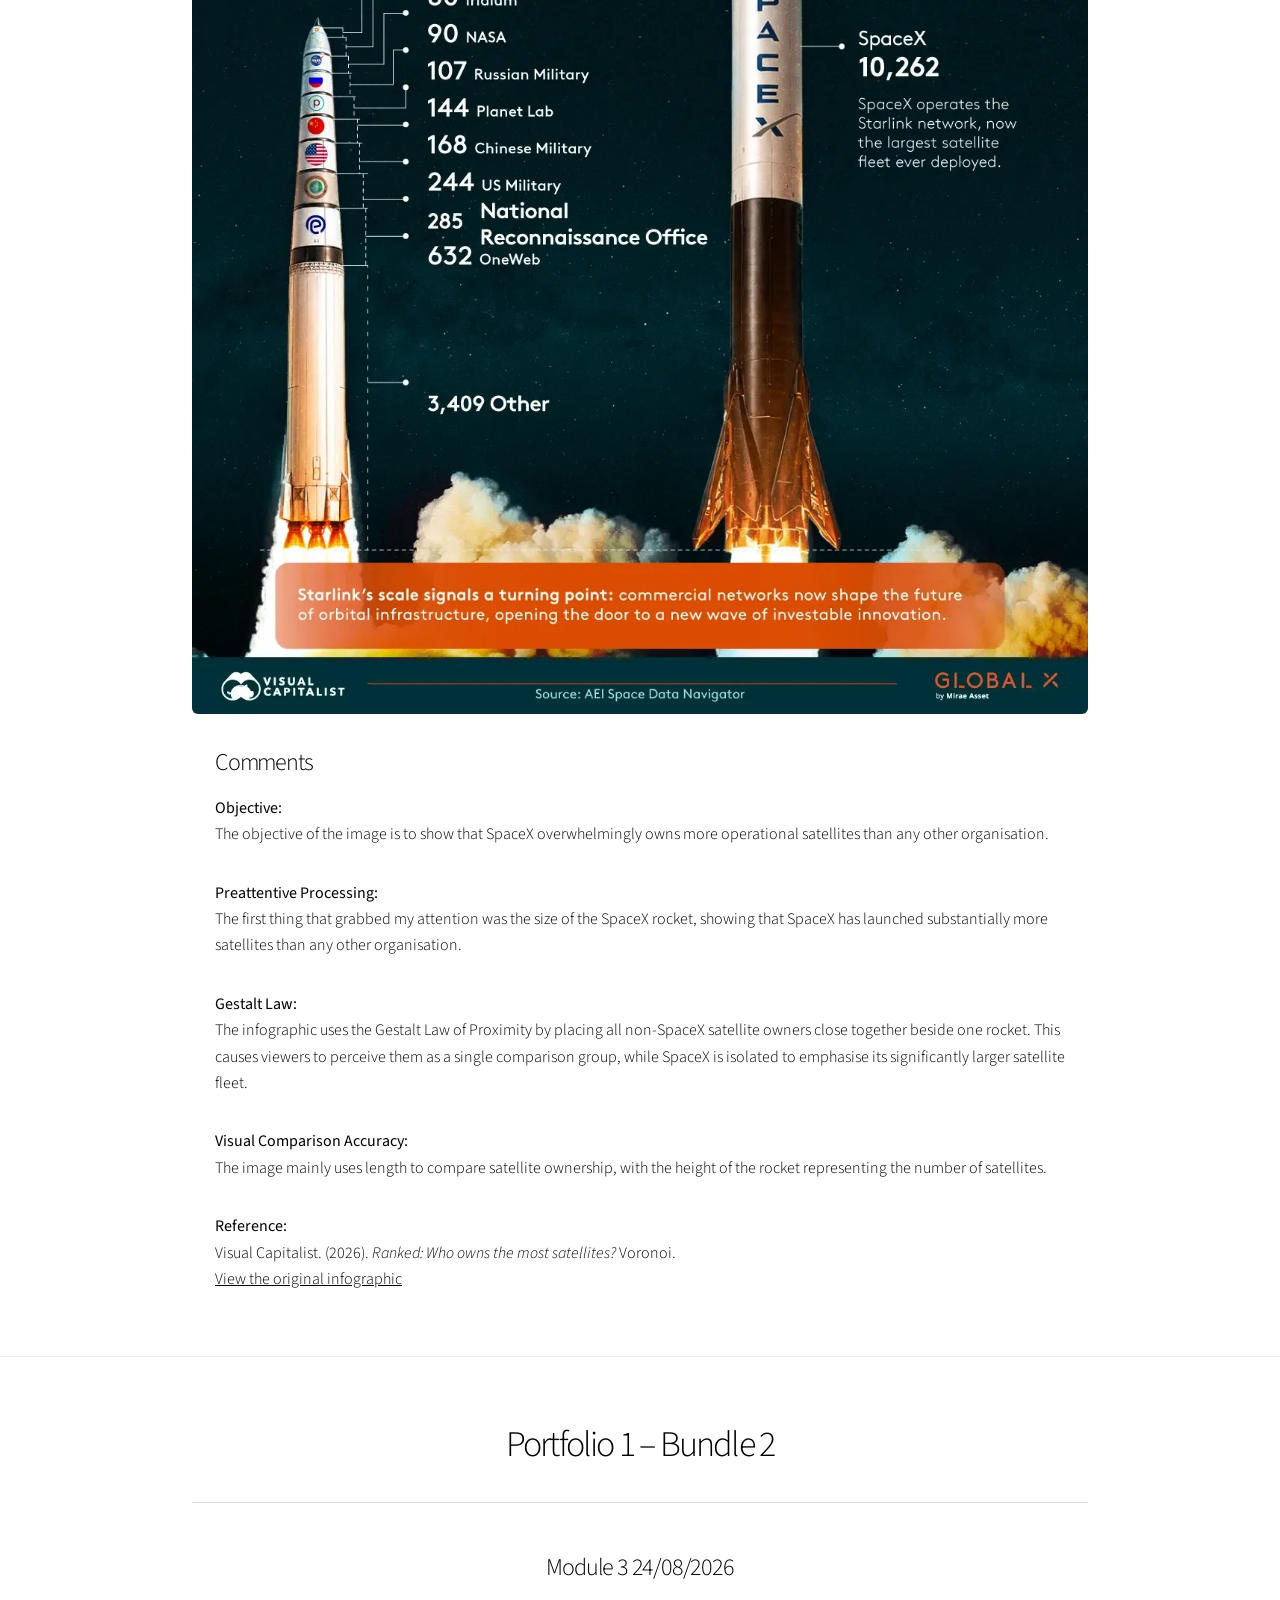
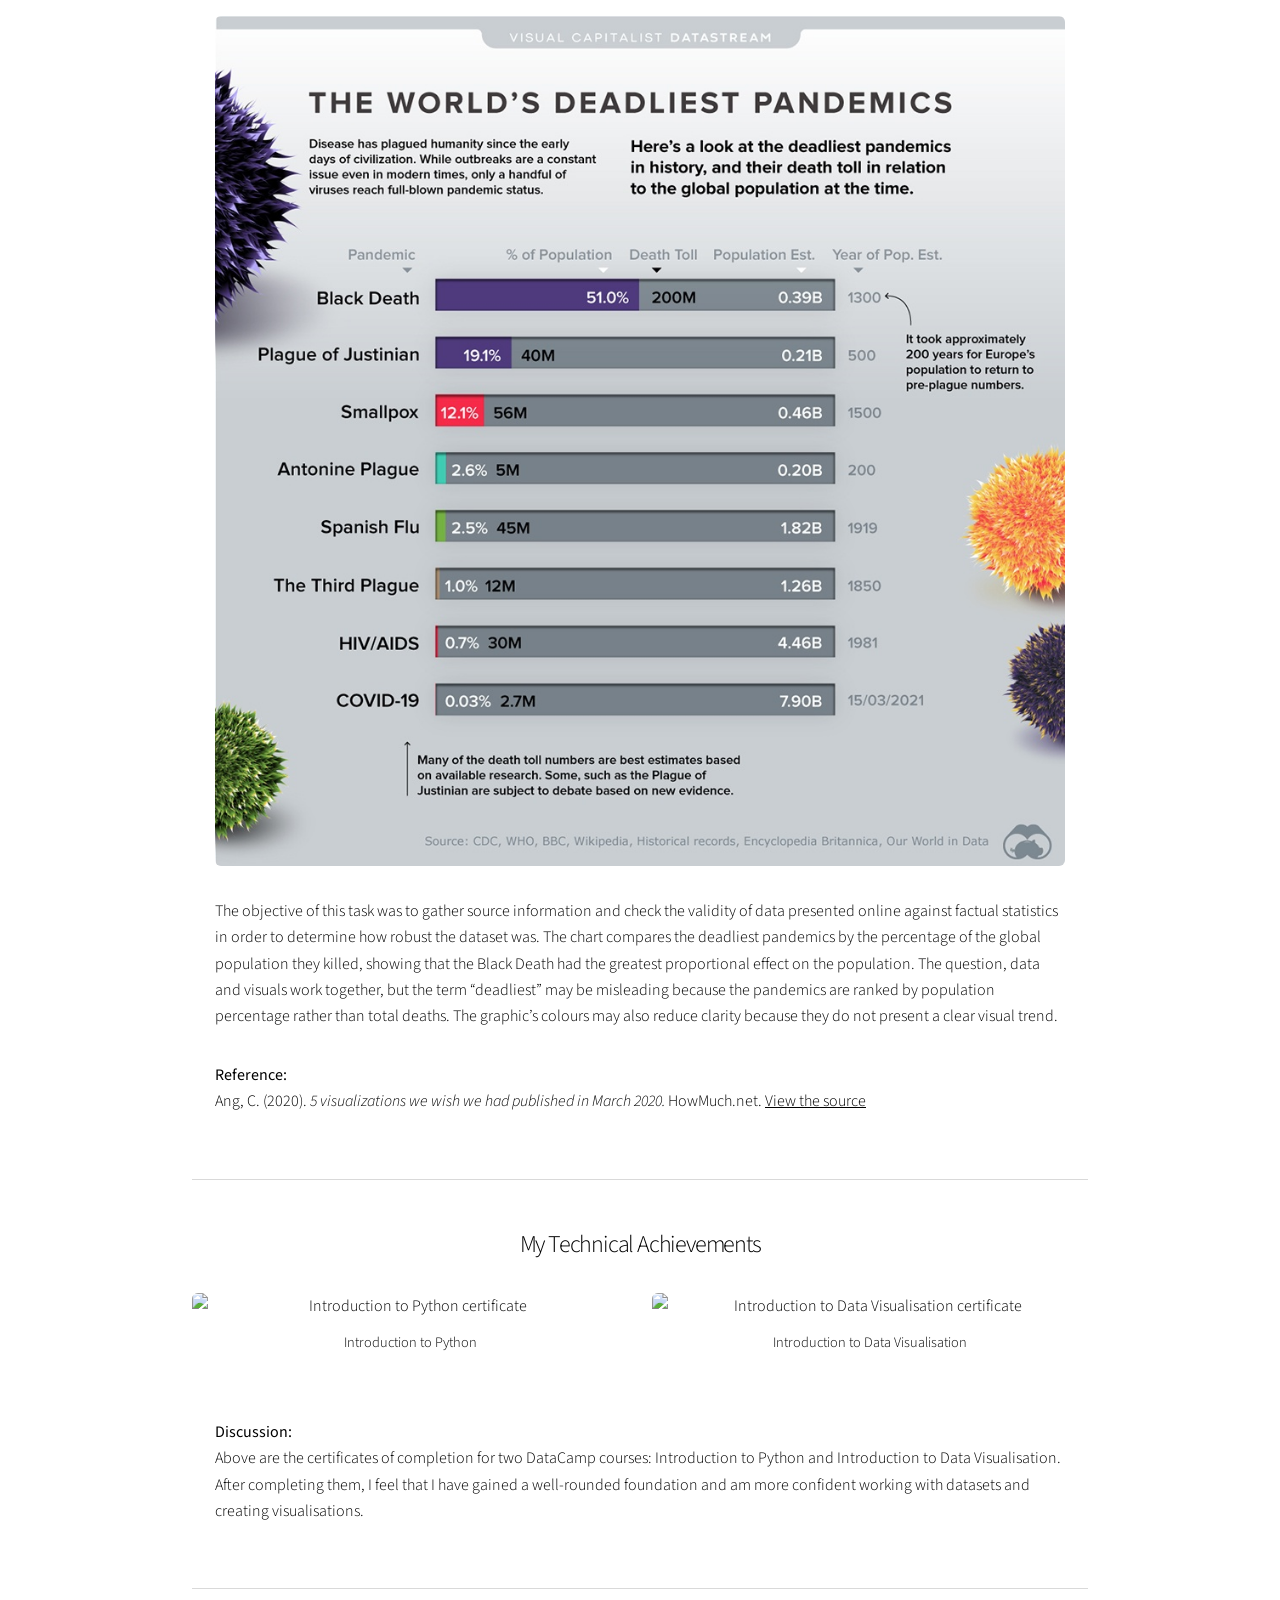
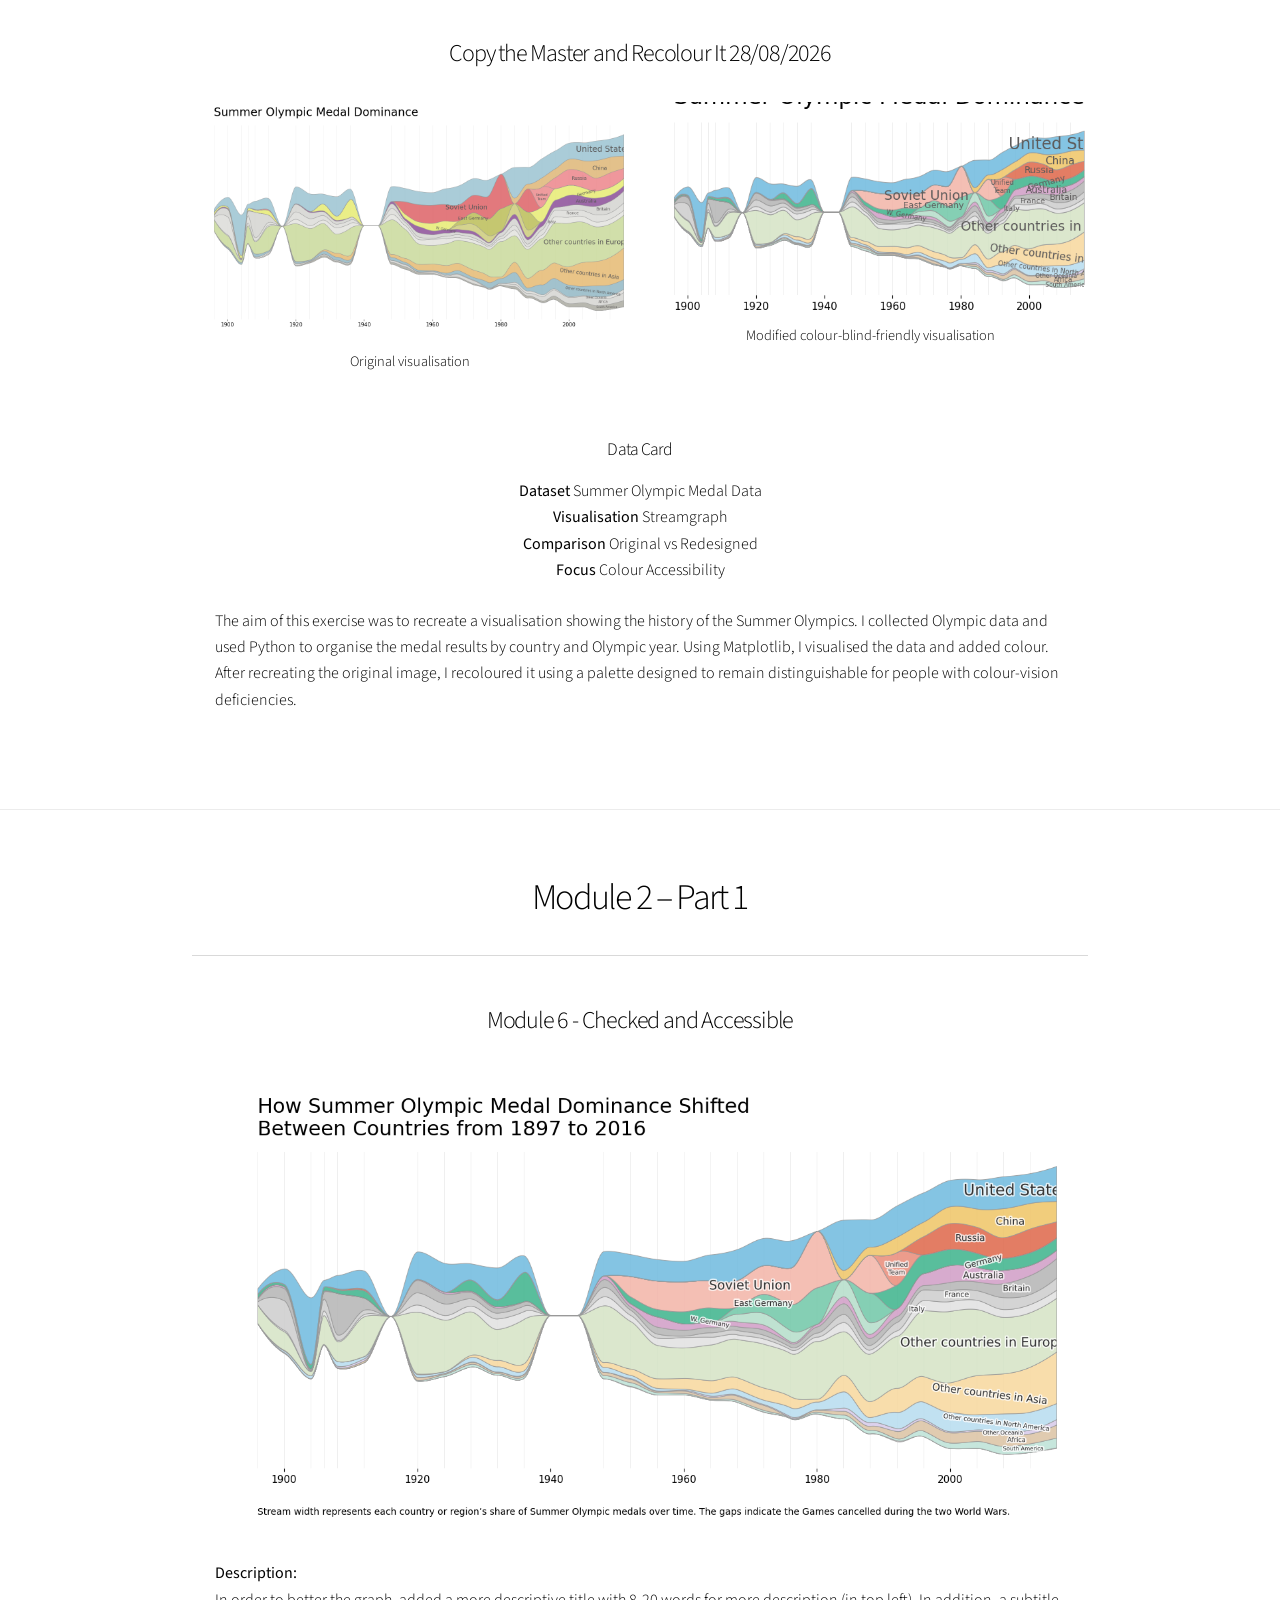
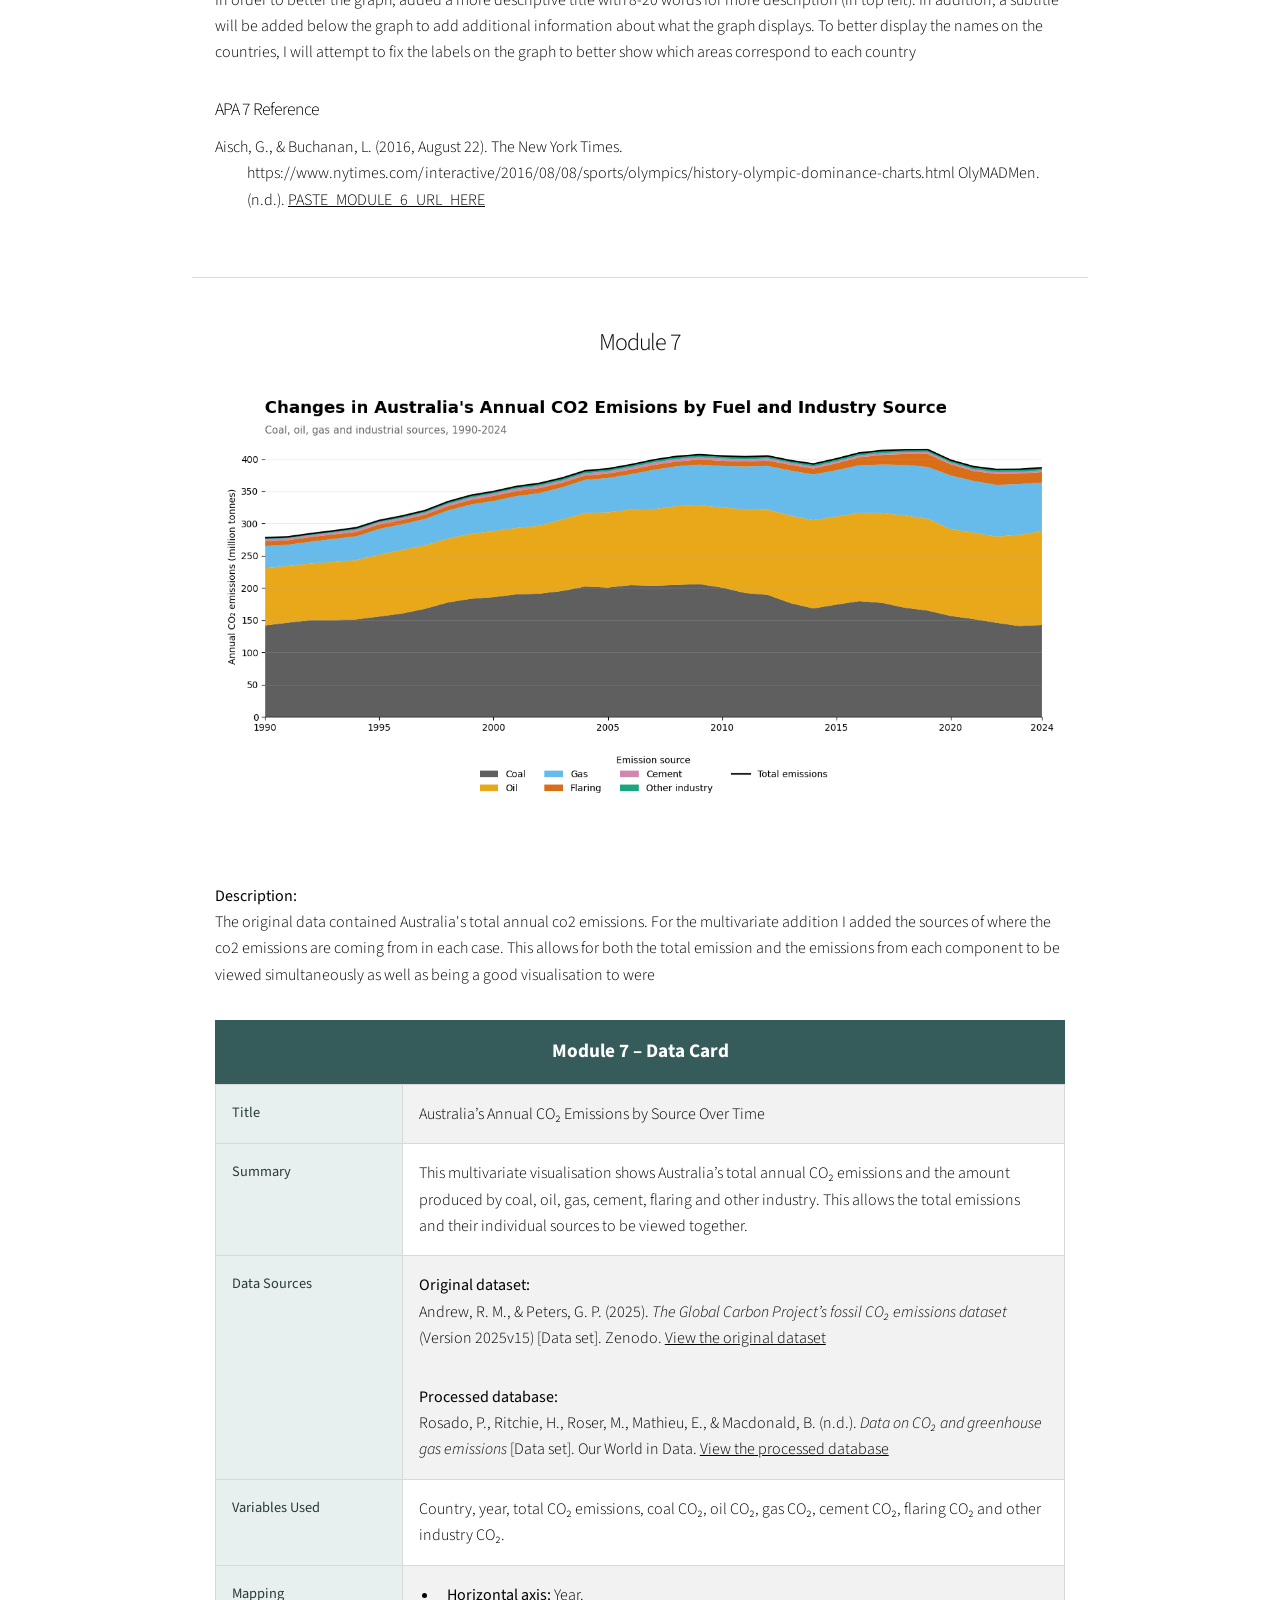
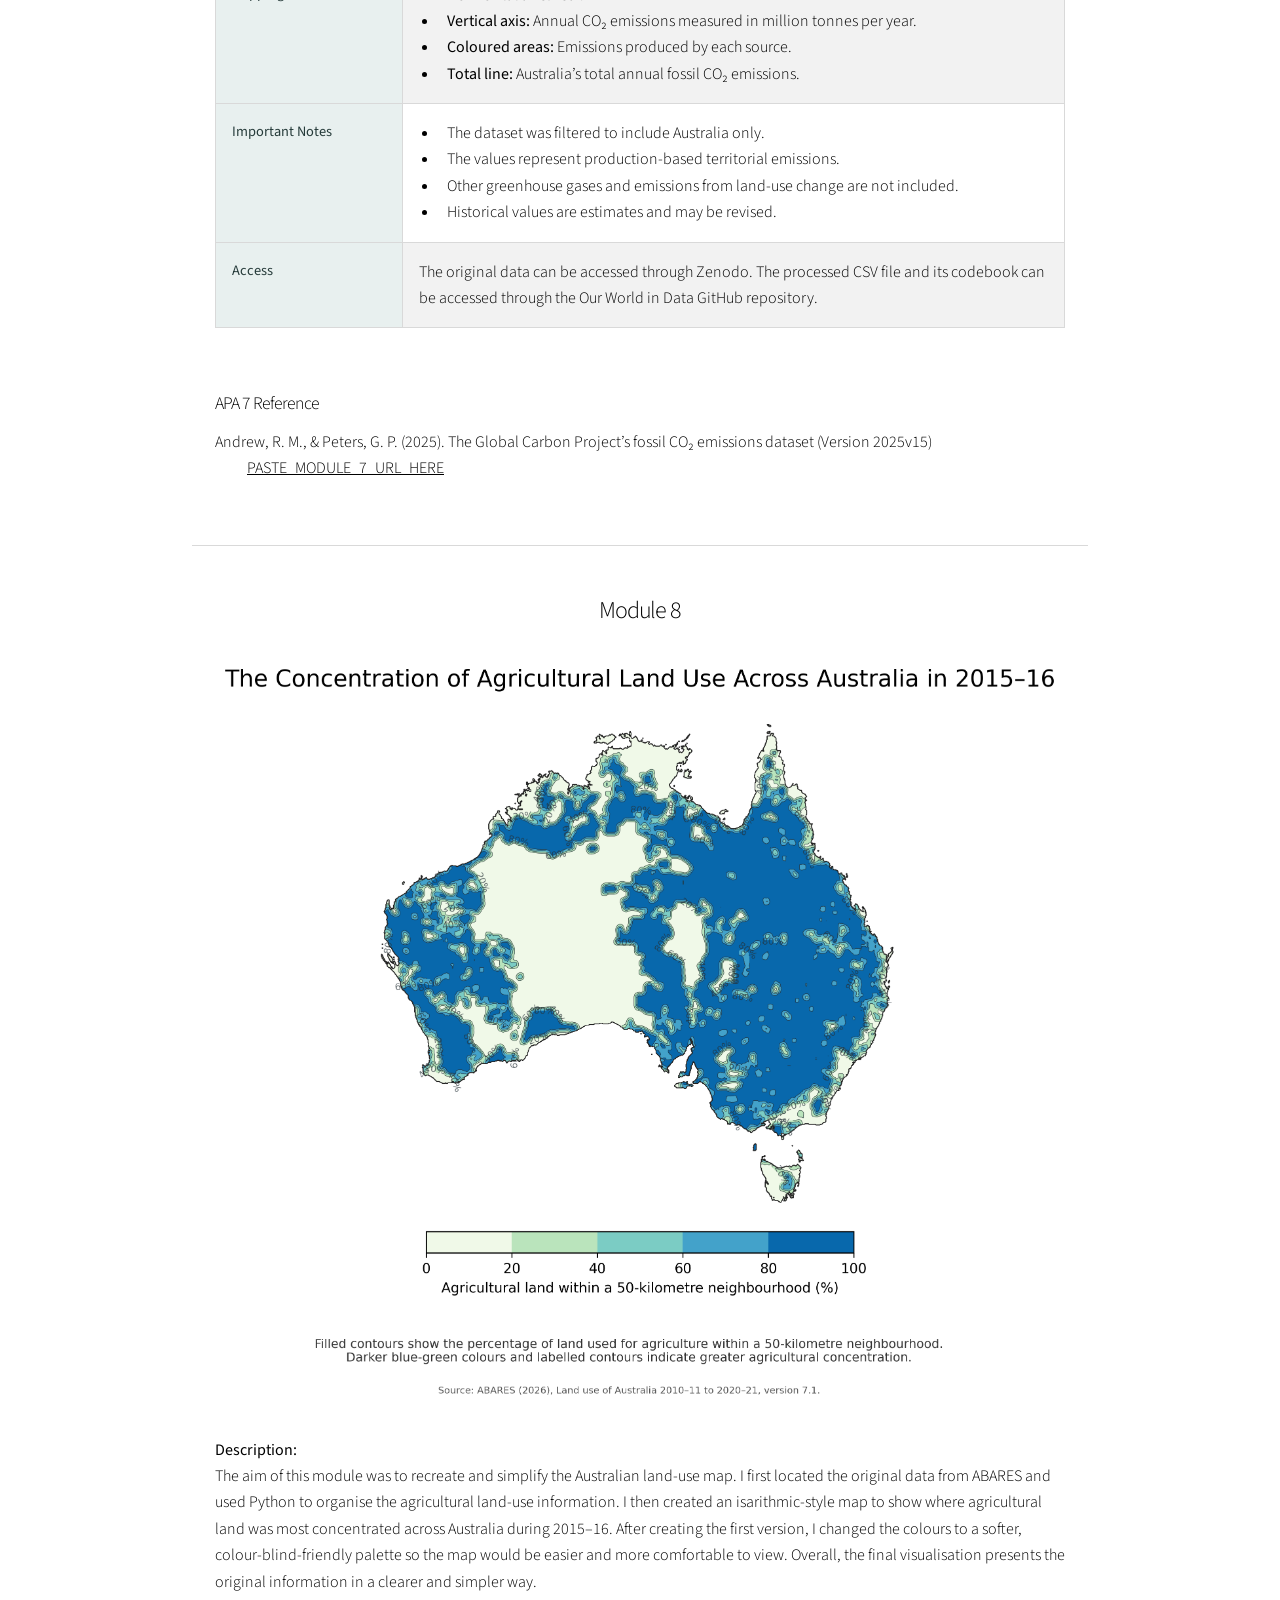
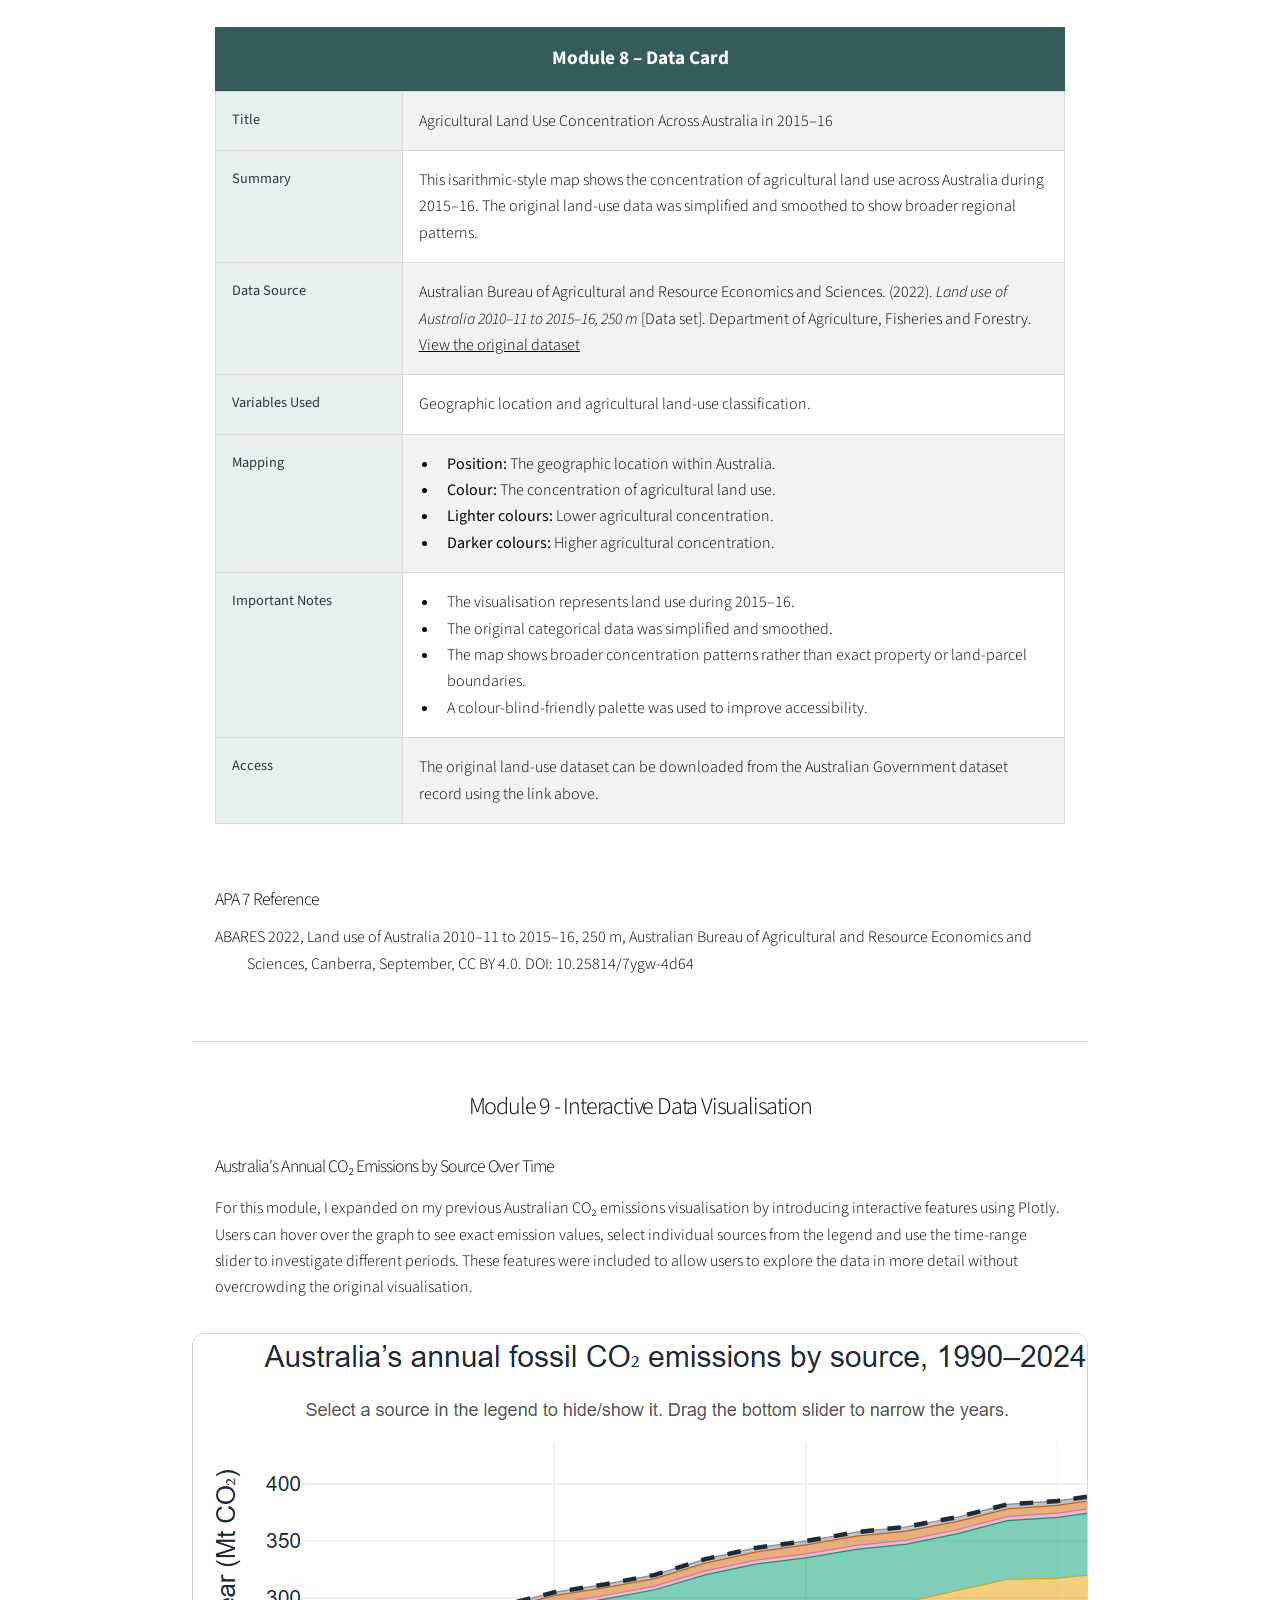
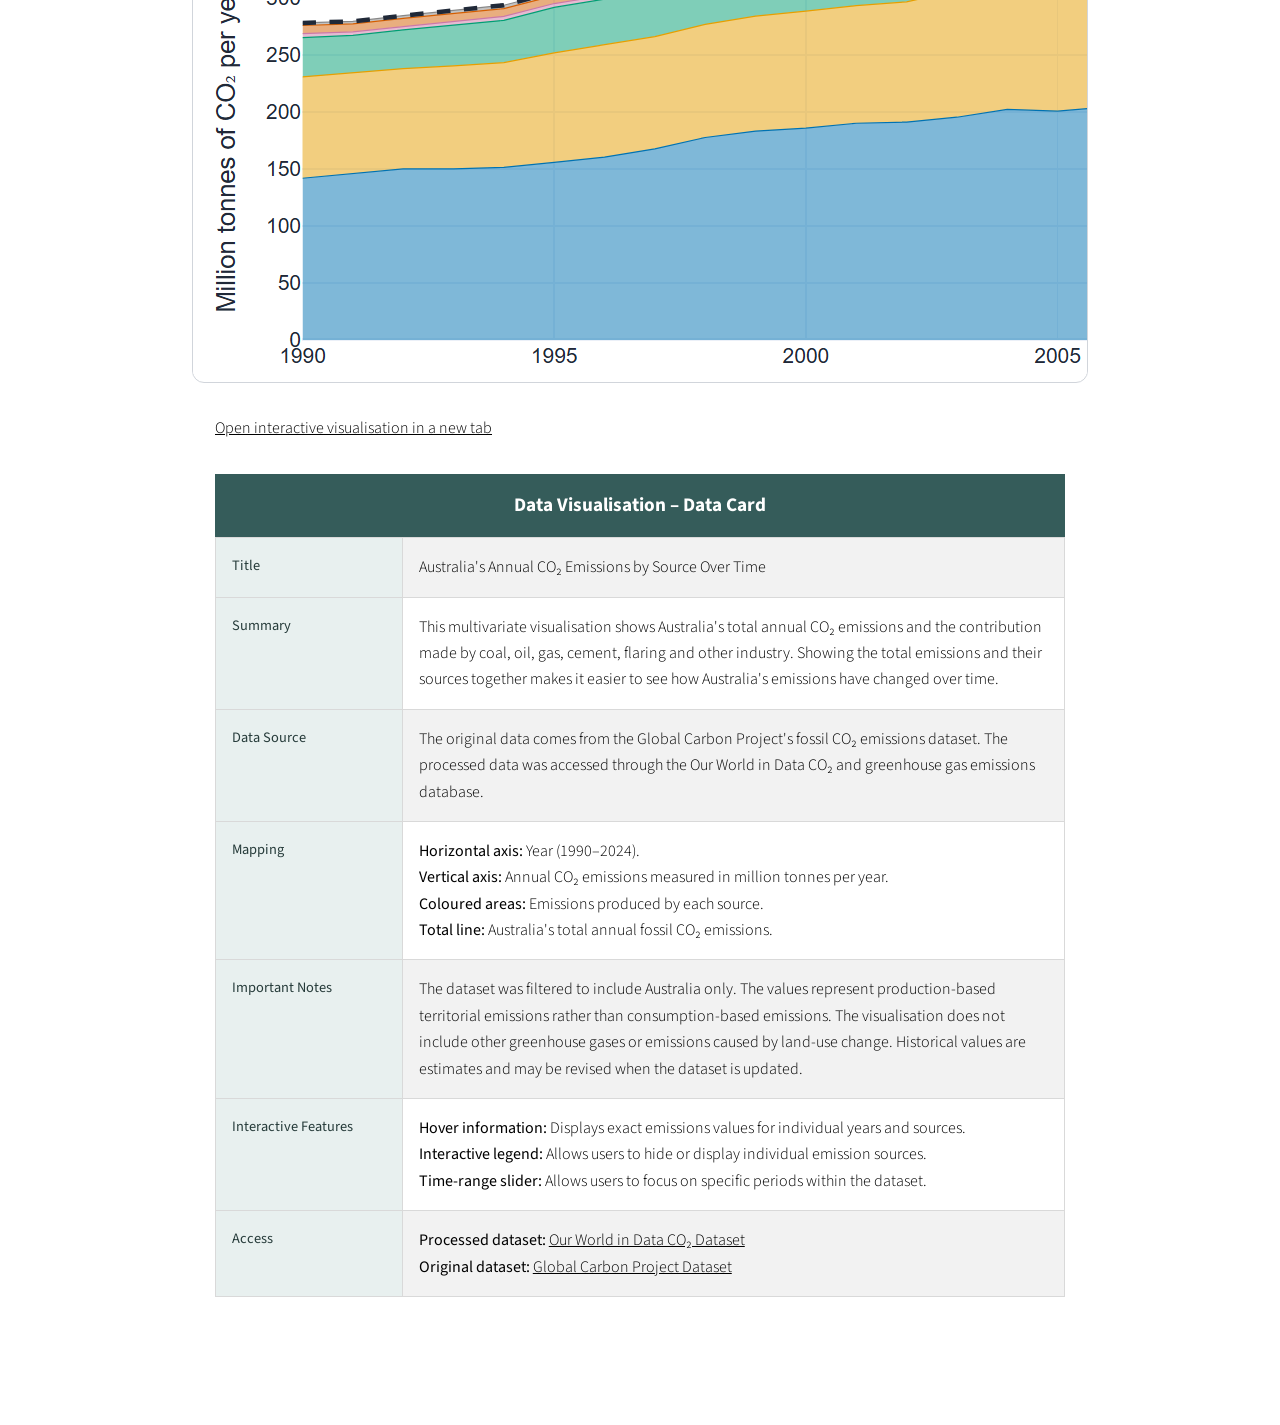
==== commit 8b9745e5: "Update print statement from 'Hello' to 'Goodbye'" ====
--- a/index.html
+++ b/index.html
@@ -1041,6 +1041,136 @@
                 Open interactive visualisation in a new tab
             </a>
         </p>
+		
+<!-- Module 9 - Data Card -->
+<div class="visual-data-card">
+
+    <table class="data-card-table">
+
+        <caption>
+            Data Visualisation – Data Card
+        </caption>
+
+        <tbody>
+
+            <tr>
+                <th scope="row">Title</th>
+                <td>
+                    Australia's Annual CO₂ Emissions
+                    by Source Over Time
+                </td>
+            </tr>
+
+            <tr>
+                <th scope="row">Summary</th>
+                <td>
+                    This multivariate visualisation shows
+                    Australia's total annual CO₂ emissions
+                    and the contribution made by coal, oil,
+                    gas, cement, flaring and other industry.
+                    Showing the total emissions and their
+                    sources together makes it easier to see
+                    how Australia's emissions have changed
+                    over time.
+                </td>
+            </tr>
+
+            <tr>
+                <th scope="row">Data Source</th>
+                <td>
+                    The original data comes from the Global
+                    Carbon Project's fossil CO₂ emissions
+                    dataset. The processed data was accessed
+                    through the Our World in Data CO₂ and
+                    greenhouse gas emissions database.
+                </td>
+            </tr>
+
+            <tr>
+                <th scope="row">Mapping</th>
+                <td>
+                    <strong>Horizontal axis:</strong> Year (1990–2024).
+                    <br>
+
+                    <strong>Vertical axis:</strong>
+                    Annual CO₂ emissions measured in
+                    million tonnes per year.
+                    <br>
+
+                    <strong>Coloured areas:</strong>
+                    Emissions produced by each source.
+                    <br>
+
+                    <strong>Total line:</strong>
+                    Australia's total annual fossil CO₂ emissions.
+                </td>
+            </tr>
+
+            <tr>
+                <th scope="row">Important Notes</th>
+                <td>
+                    The dataset was filtered to include Australia
+                    only. The values represent production-based
+                    territorial emissions rather than
+                    consumption-based emissions.
+
+                    The visualisation does not include other
+                    greenhouse gases or emissions caused by
+                    land-use change.
+
+                    Historical values are estimates and may
+                    be revised when the dataset is updated.
+                </td>
+            </tr>
+
+            <tr>
+                <th scope="row">Interactive Features</th>
+                <td>
+                    <strong>Hover information:</strong>
+                    Displays exact emissions values for
+                    individual years and sources.
+                    <br>
+
+                    <strong>Interactive legend:</strong>
+                    Allows users to hide or display
+                    individual emission sources.
+                    <br>
+
+                    <strong>Time-range slider:</strong>
+                    Allows users to focus on specific
+                    periods within the dataset.
+                </td>
+            </tr>
+
+            <tr>
+                <th scope="row">Access</th>
+                <td>
+                    <strong>Processed dataset:</strong>
+                    <a
+                        href="https://github.com/owid/co2-data"
+                        target="_blank"
+                        rel="noopener noreferrer">
+                        Our World in Data CO₂ Dataset
+                    </a>
+
+                    <p>
+                        <strong>Original dataset:</strong>
+                        <a
+                            href="https://doi.org/10.5281/zenodo.17417124"
+                            target="_blank"
+                            rel="noopener noreferrer">
+                            Global Carbon Project Dataset
+                        </a>
+                    </p>
+                </td>
+            </tr>
+
+        </tbody>
+
+    </table>
+
+</div>
+
     </div>
 
 </section>
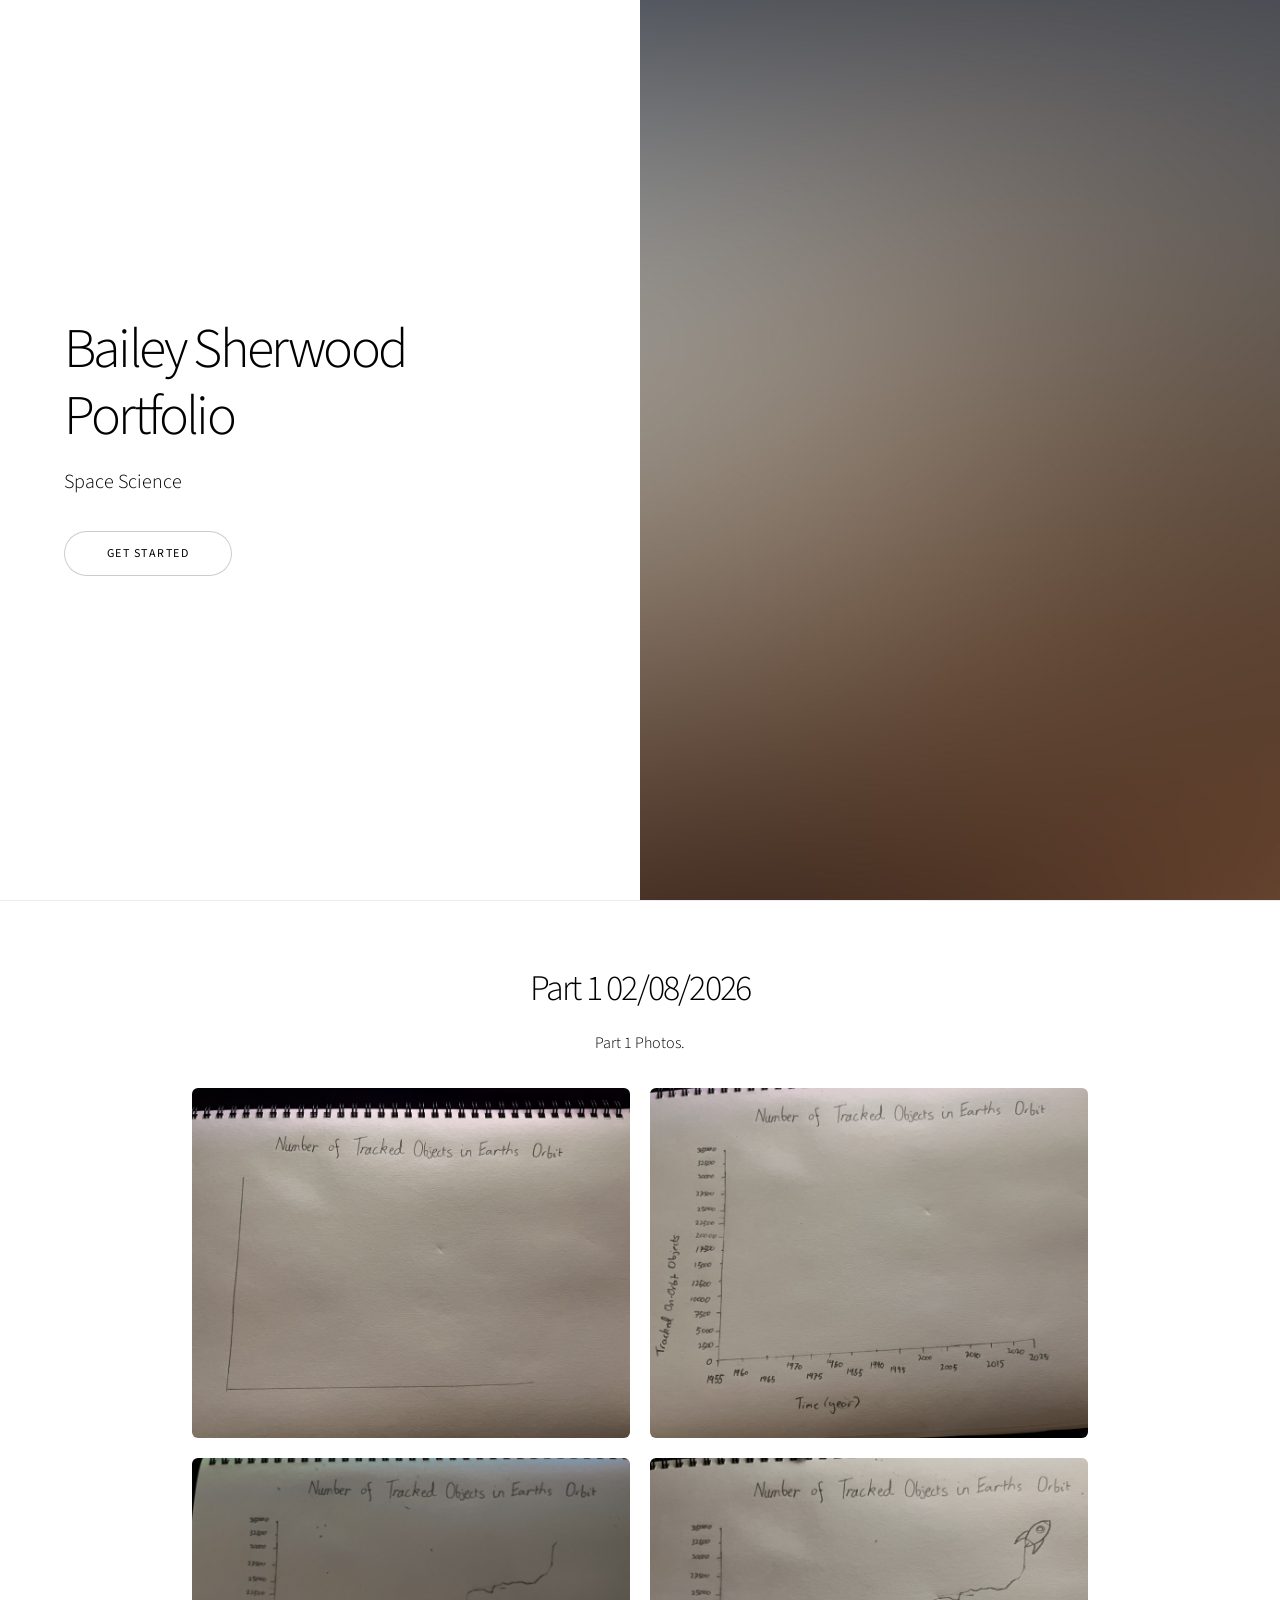
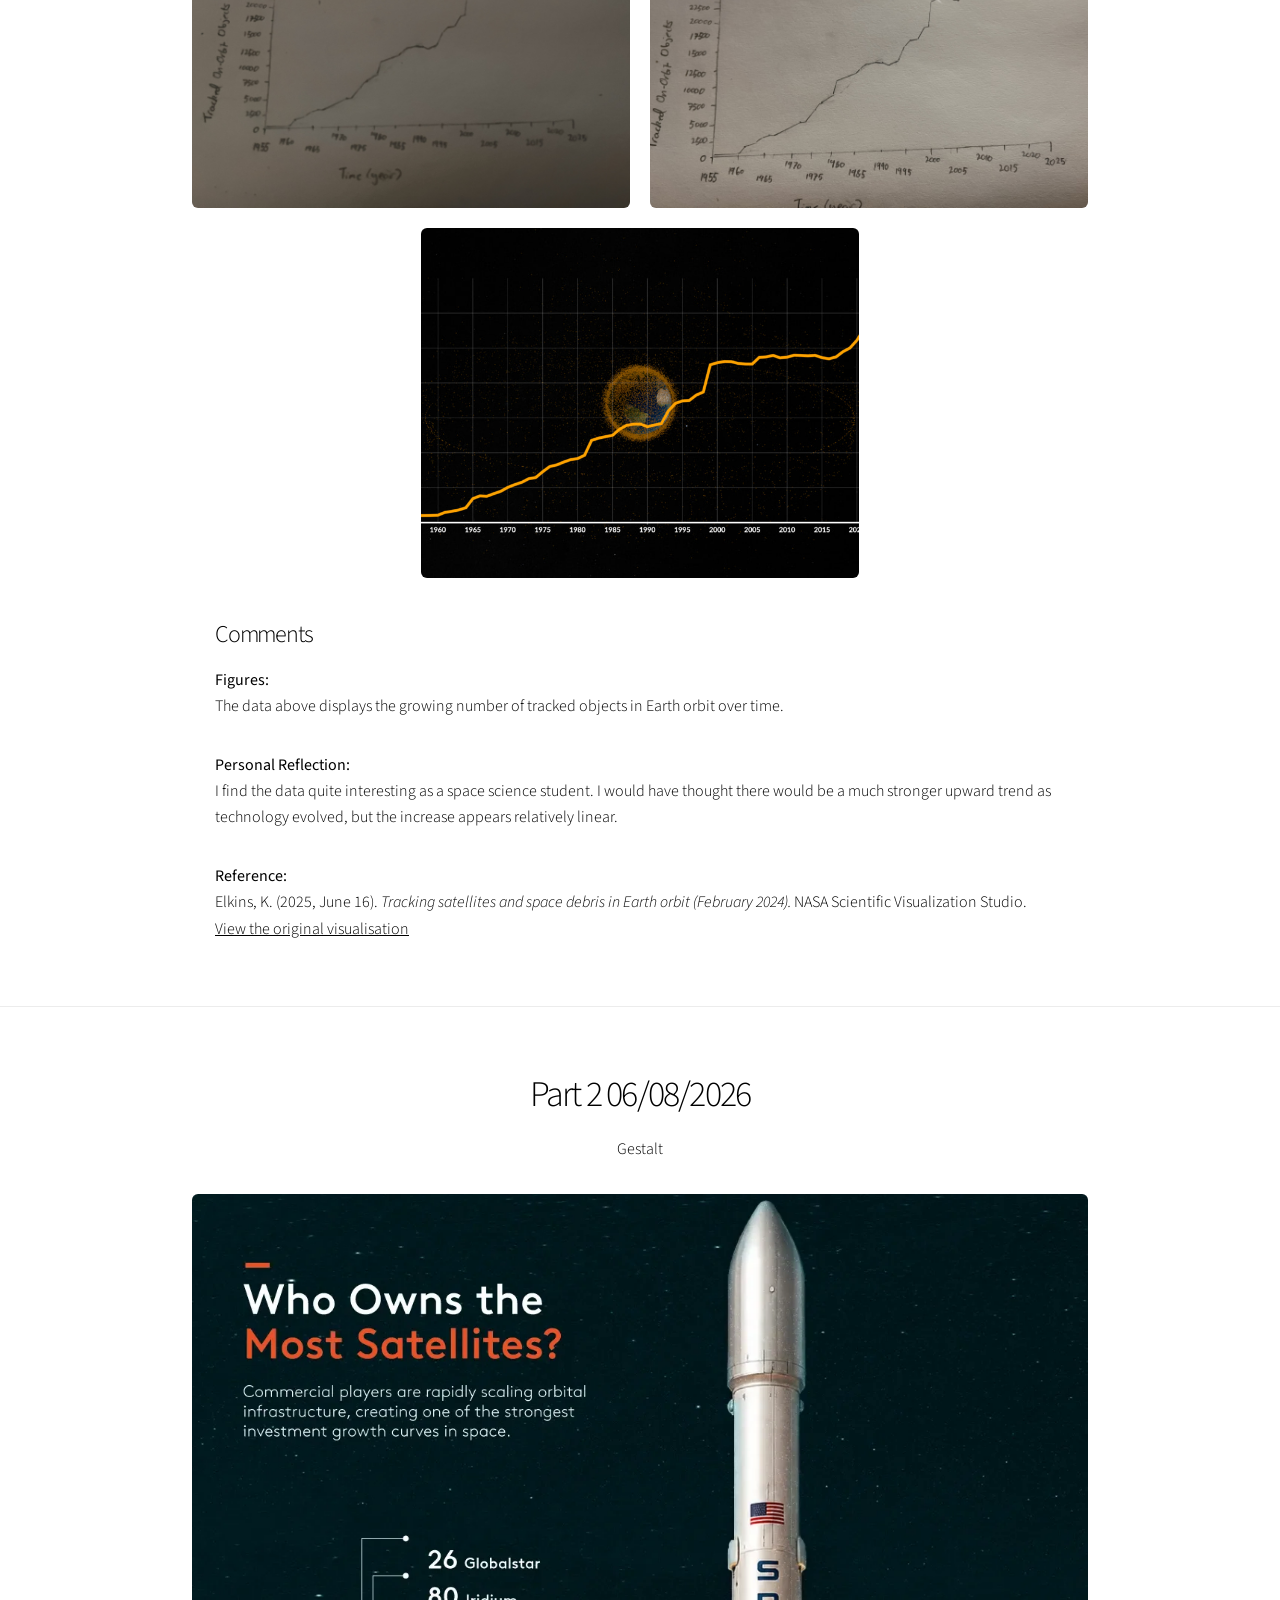
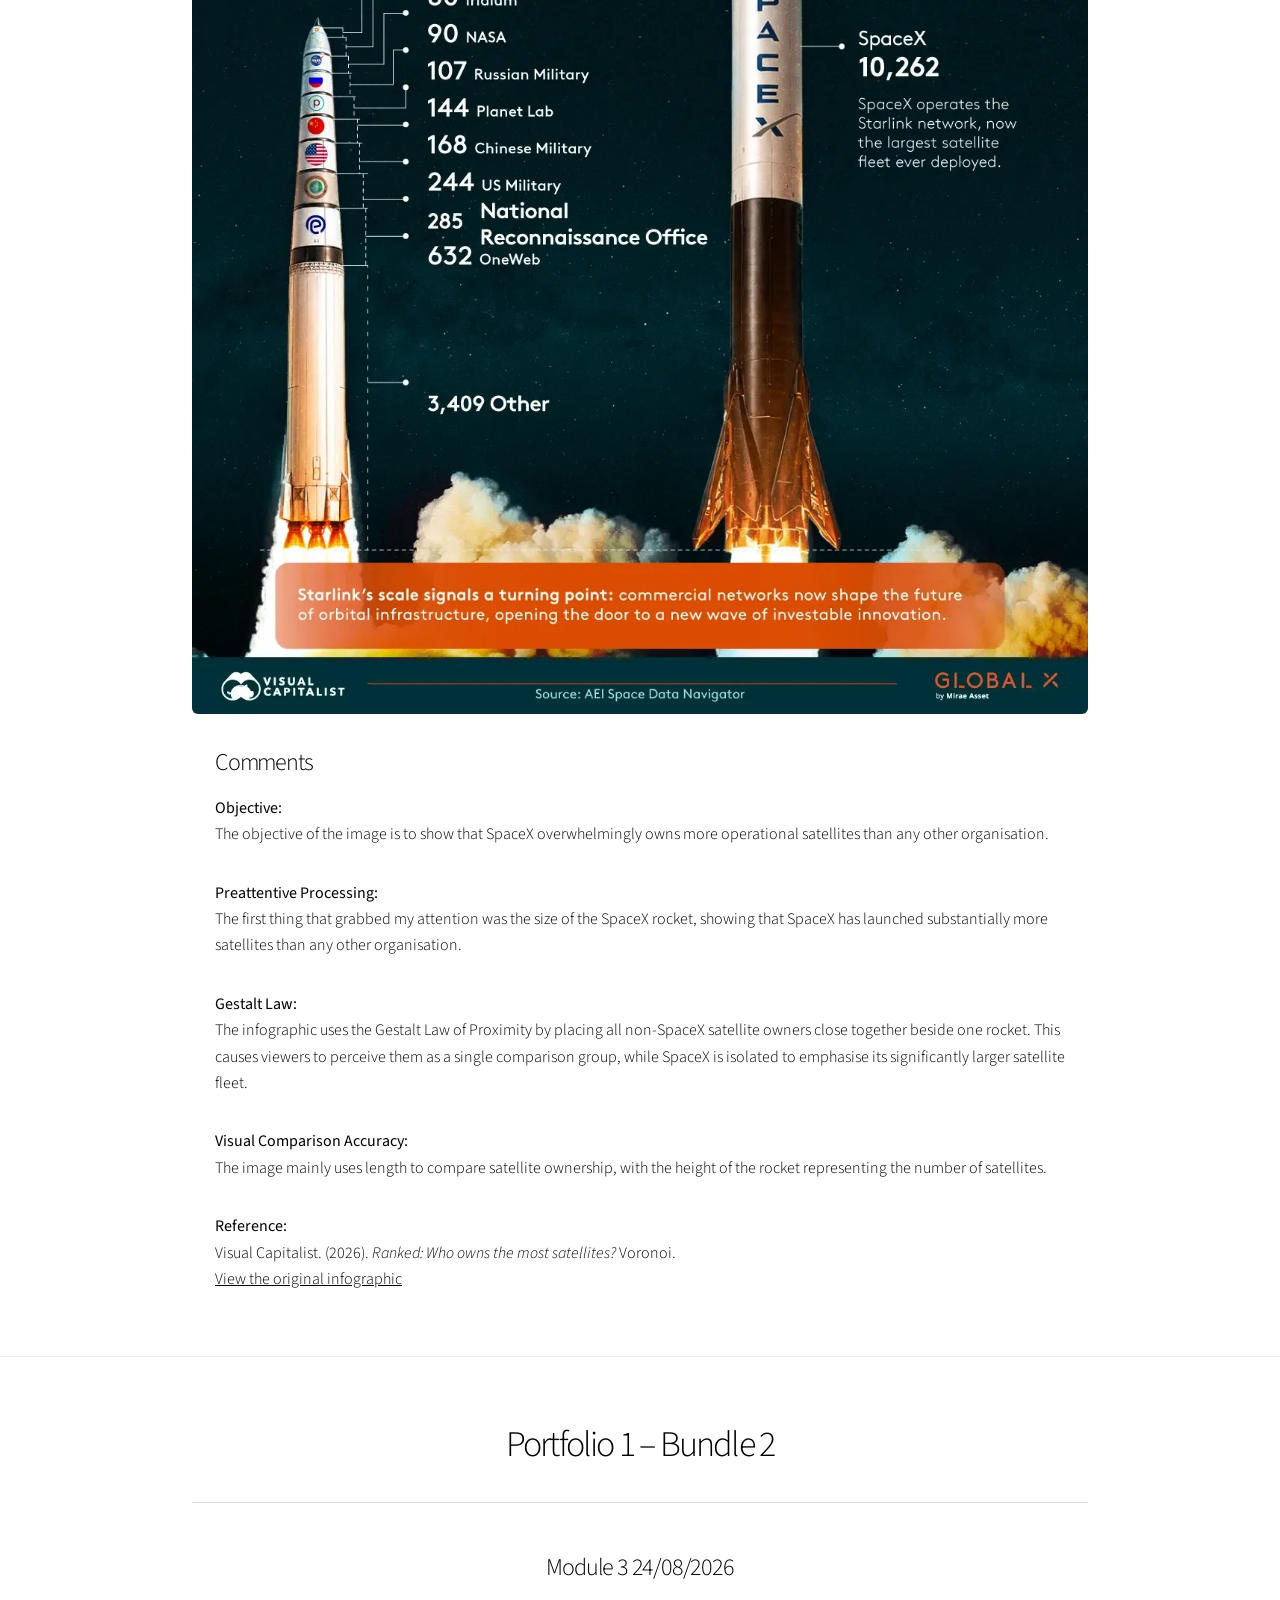
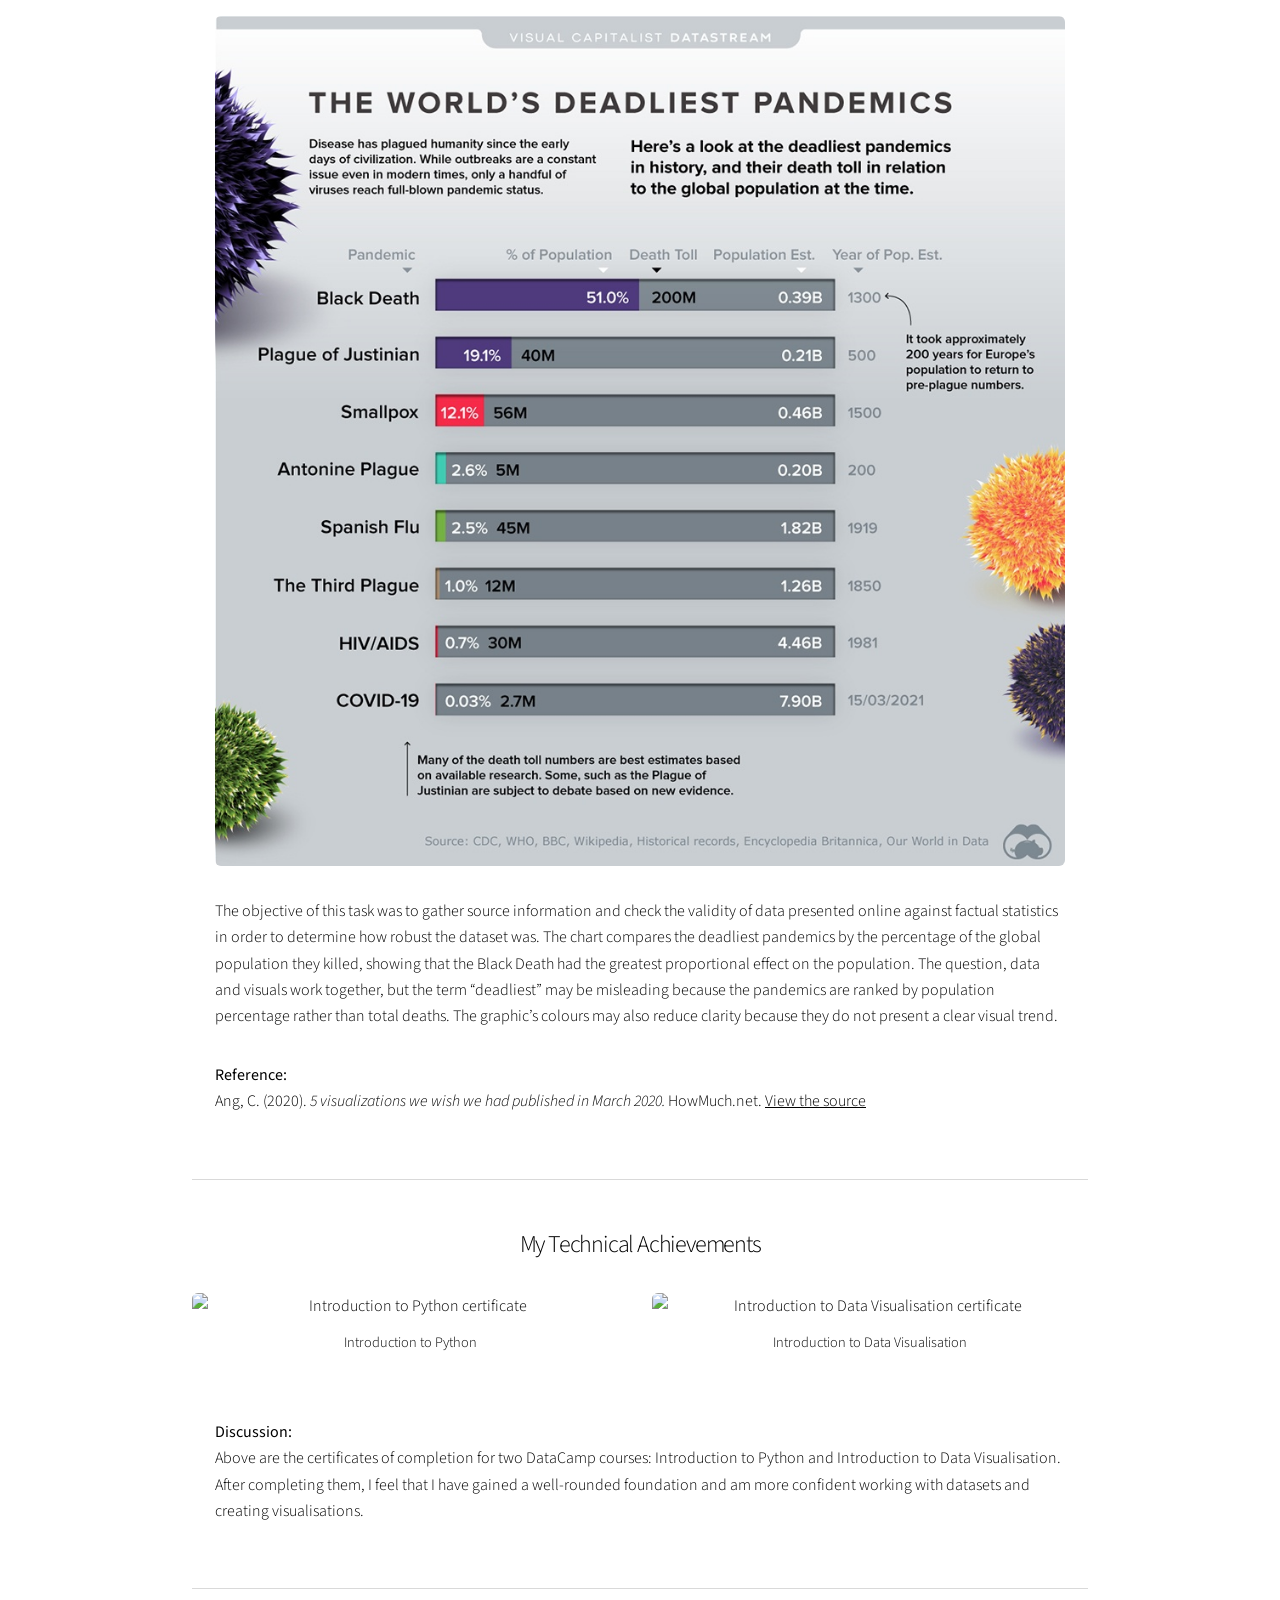
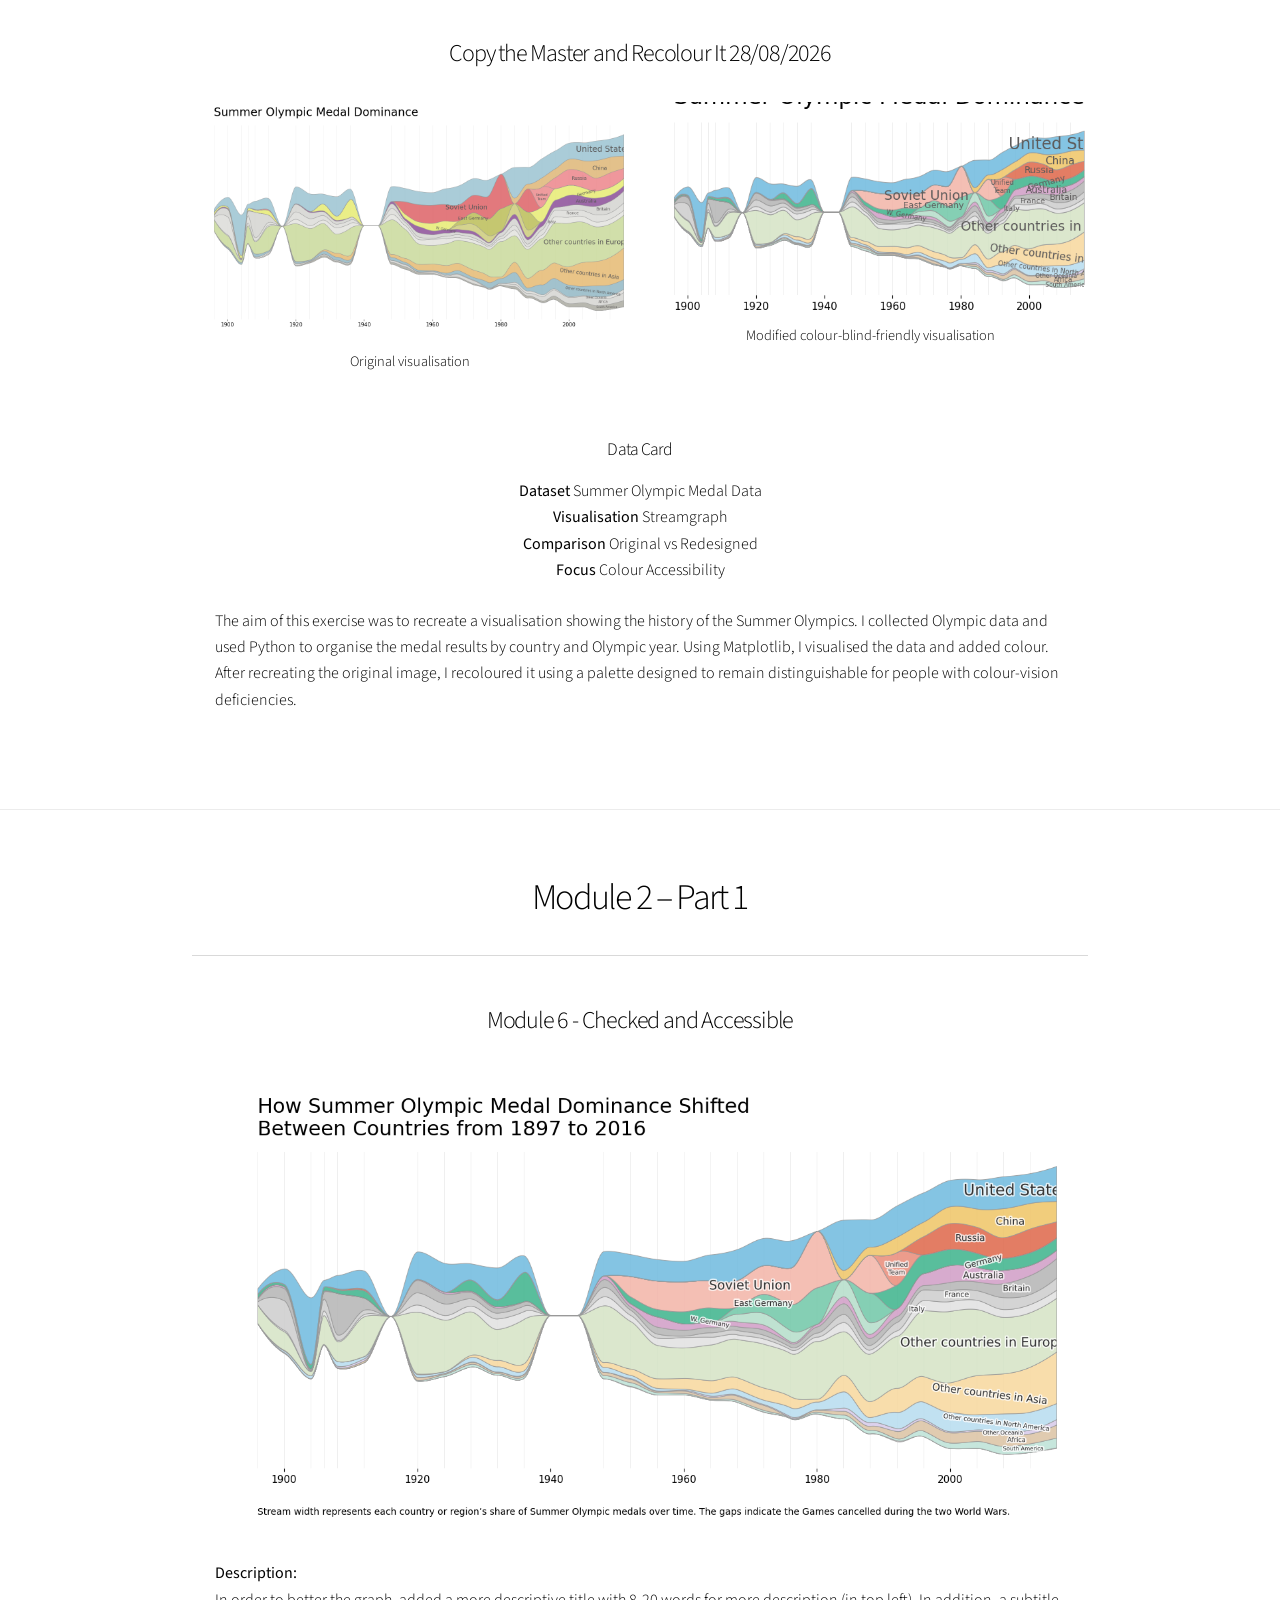
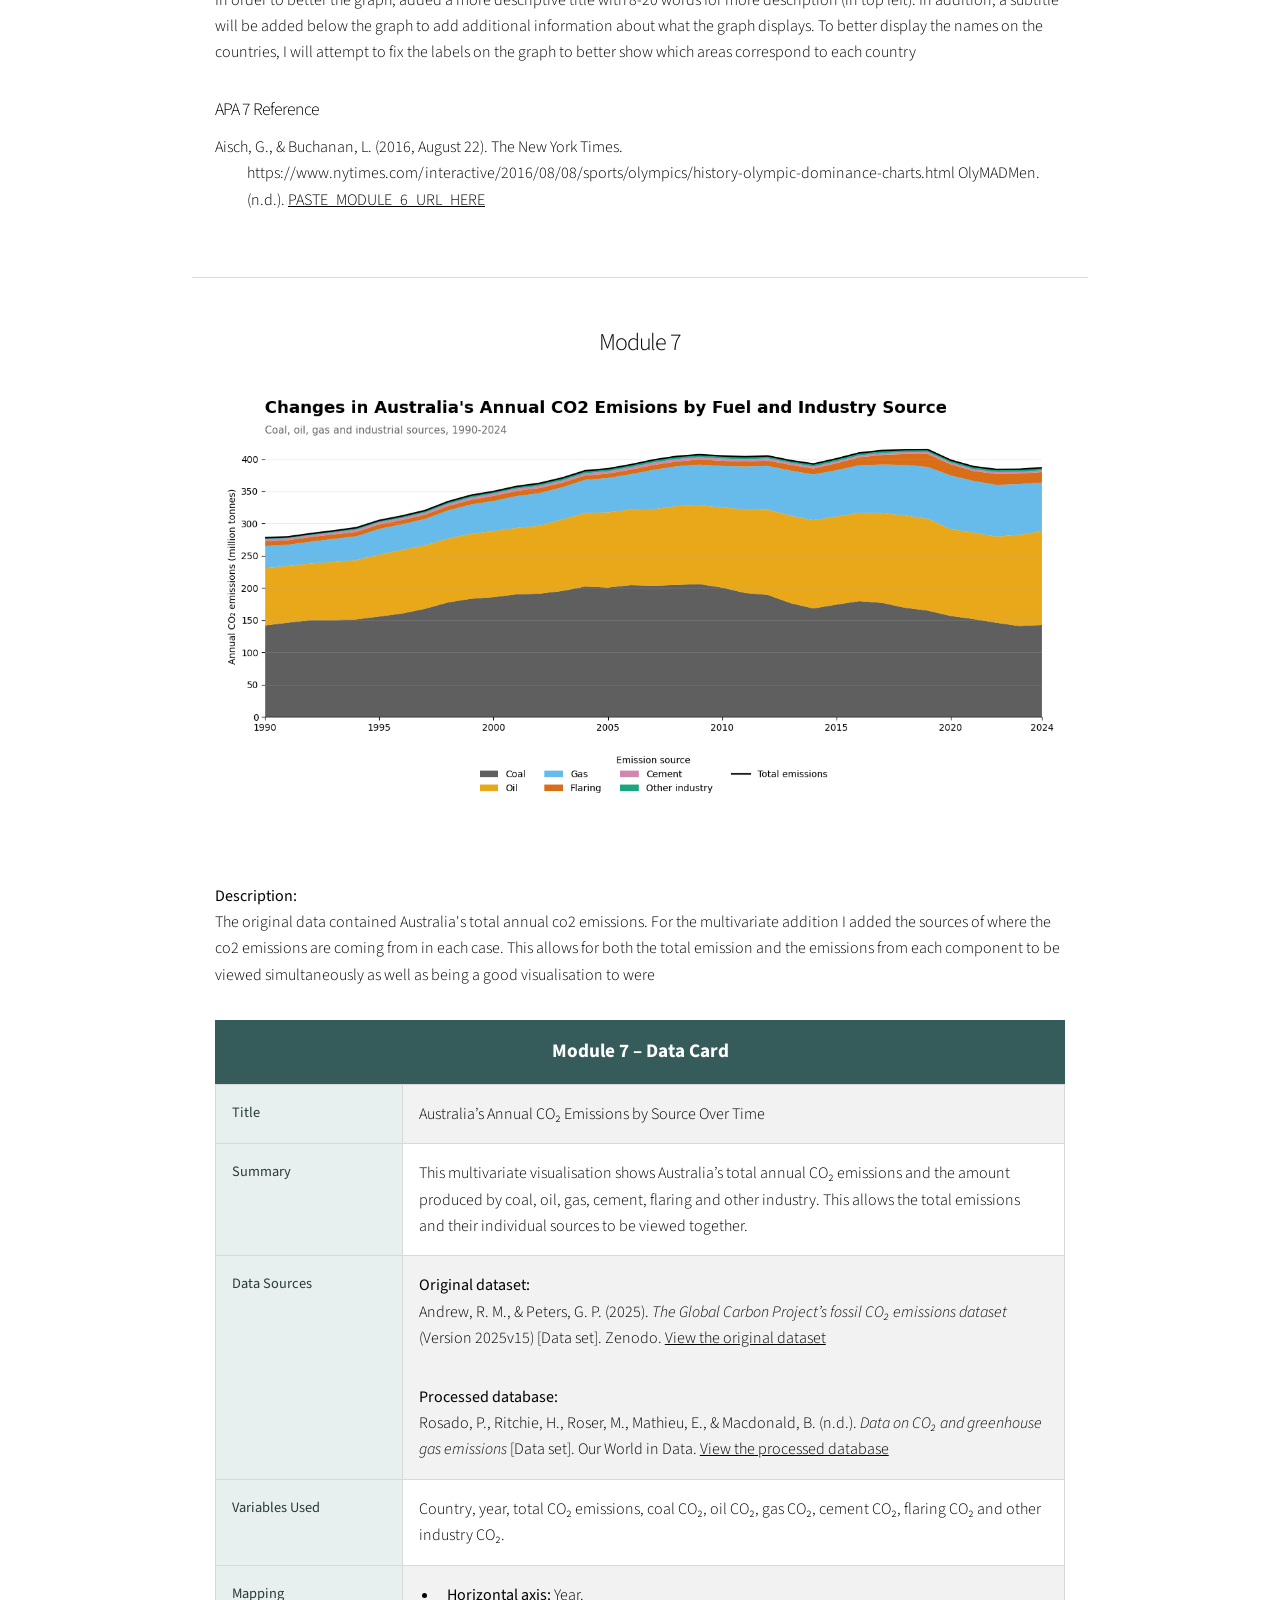
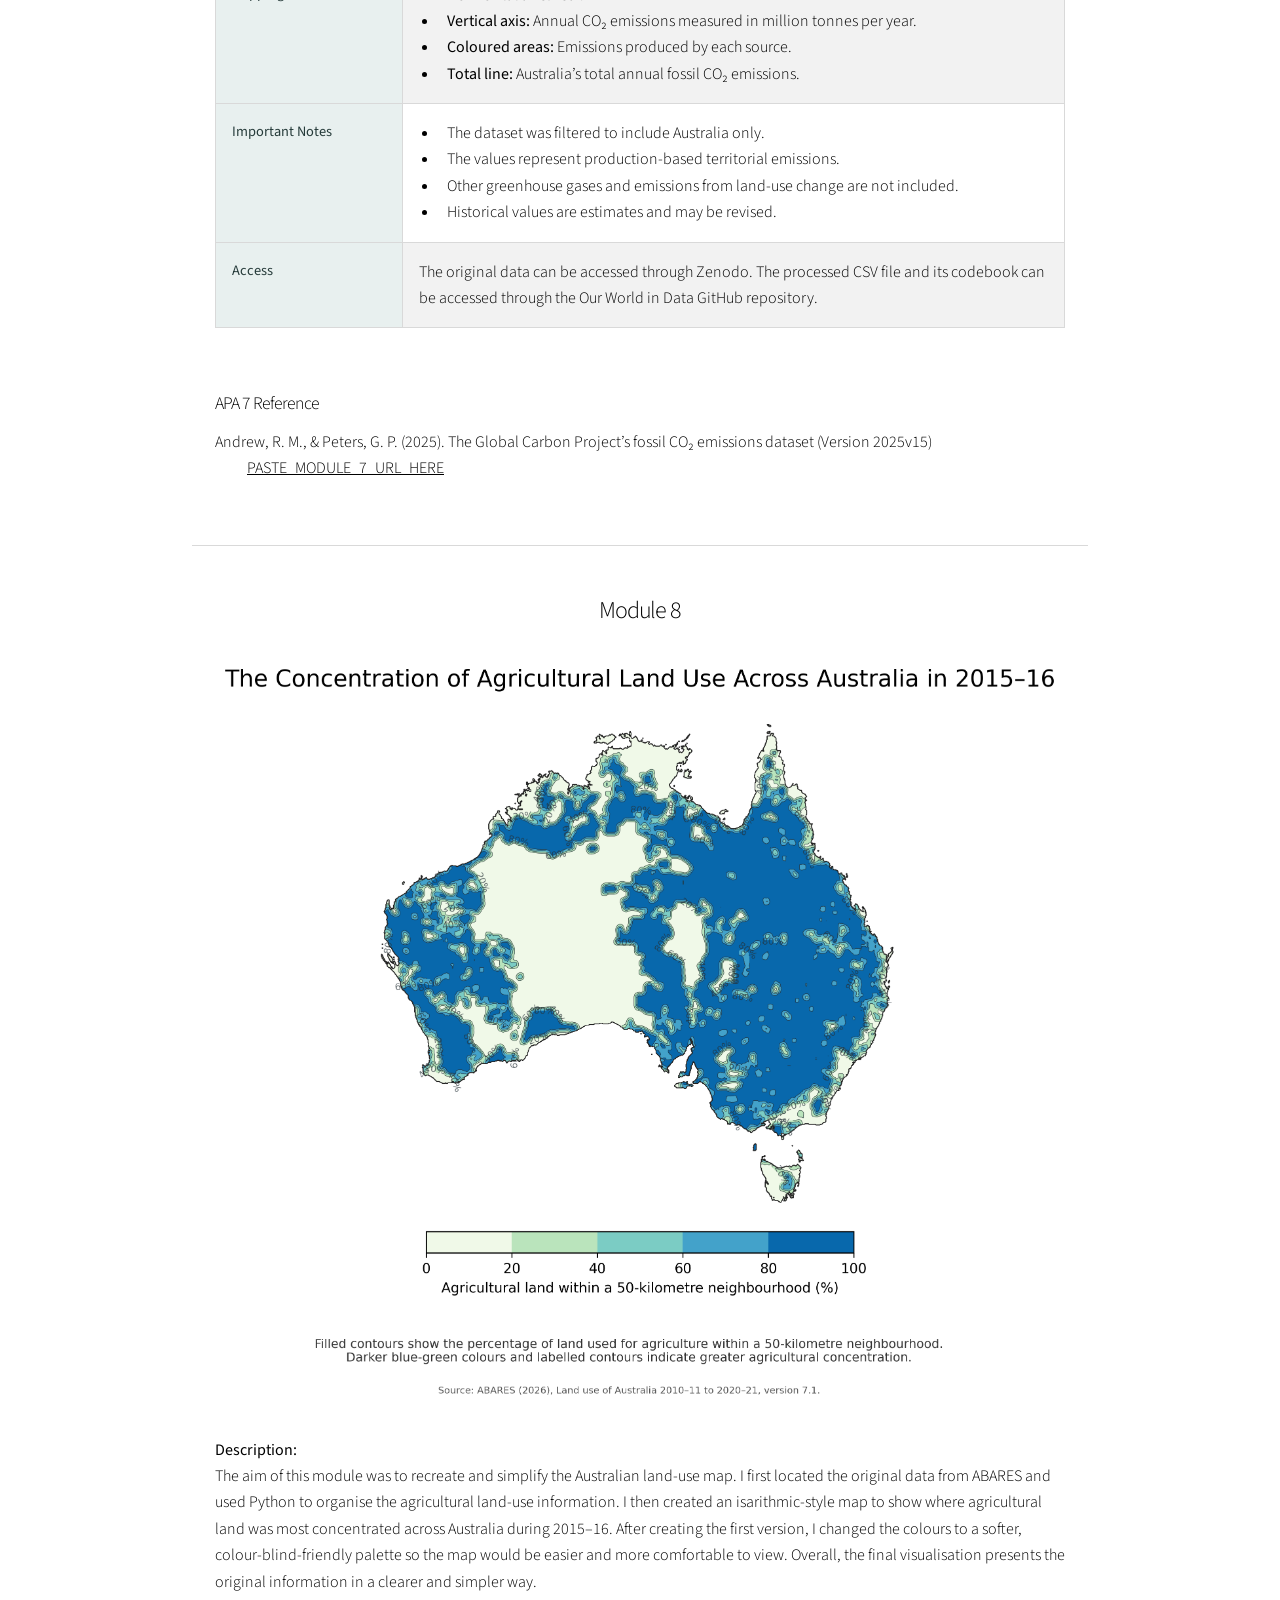
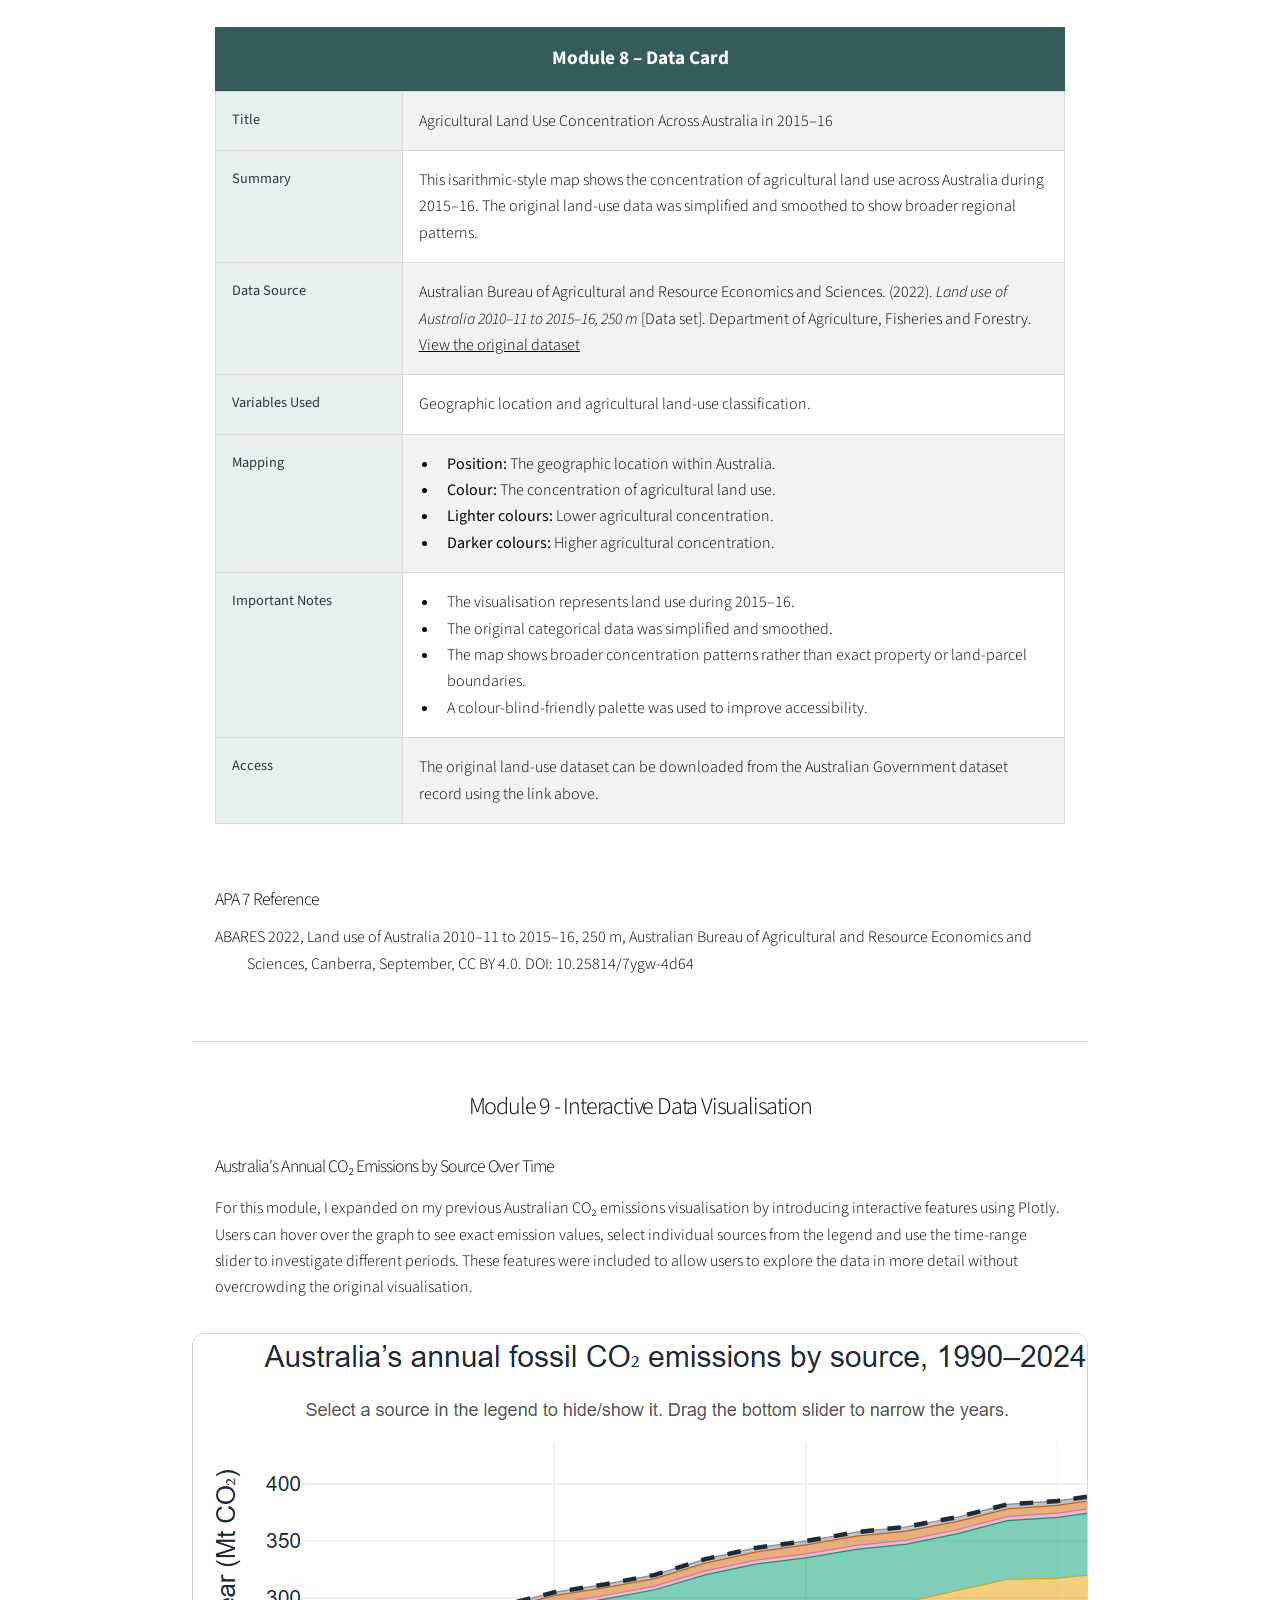
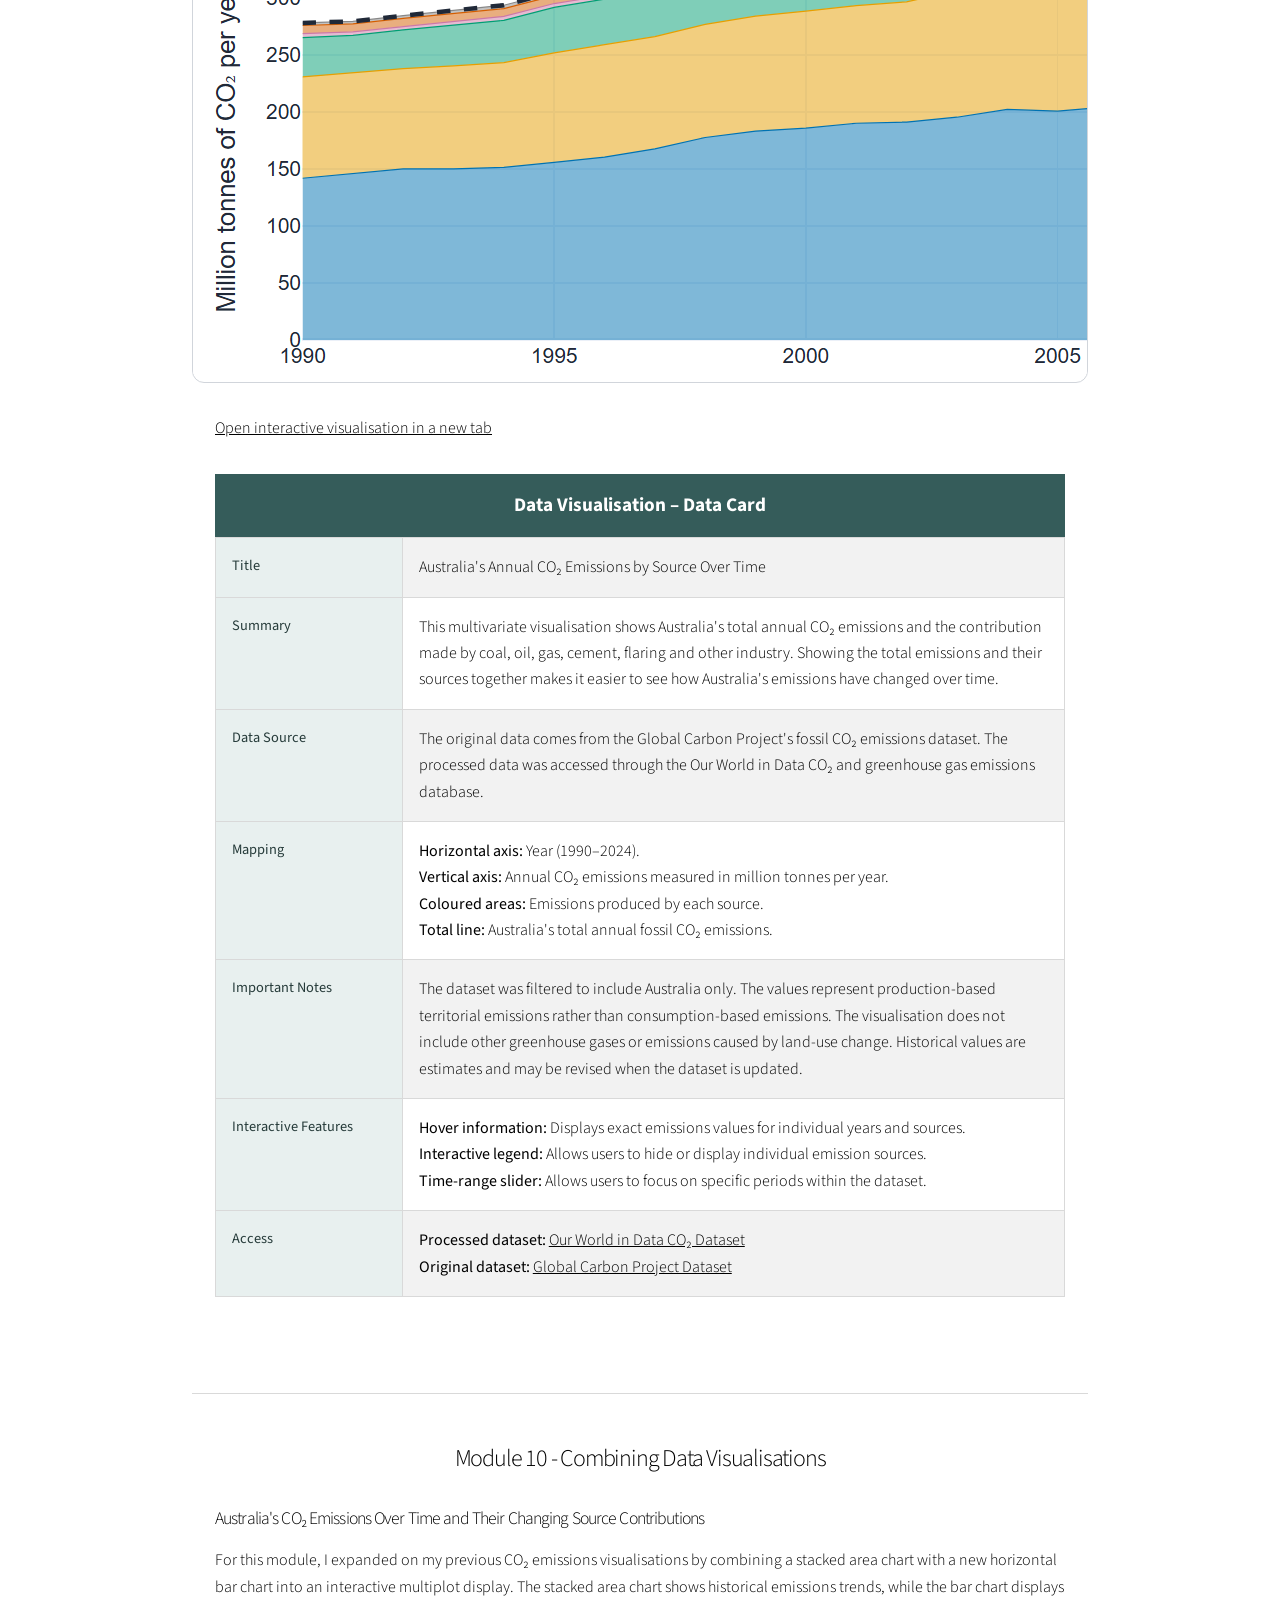
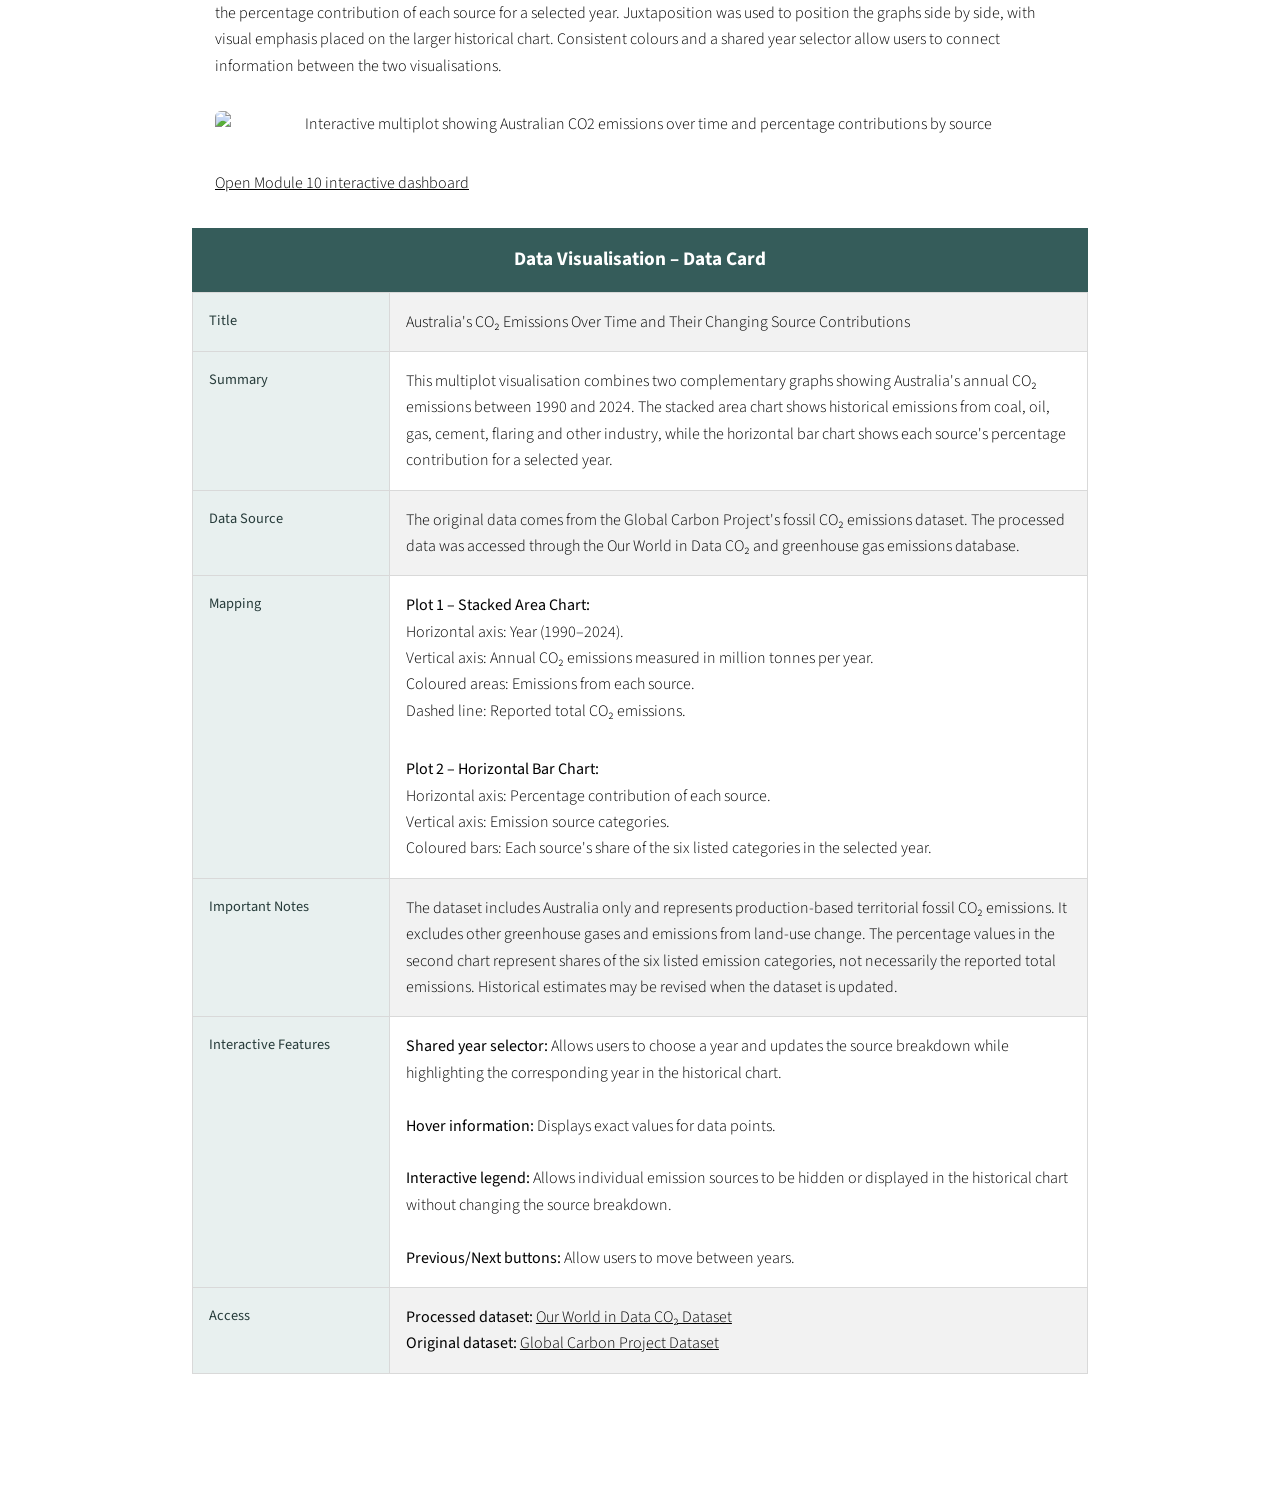
==== commit 5fd56f4a: "Update index.html" ====
--- a/index.html
+++ b/index.html
@@ -1176,6 +1176,216 @@
 </section>
 
 
+<!-- Module 10 - Combining Data Visualisations -->
+<section class="bundle-section" id="module10">
+
+    <h3>Module 10 - Combining Data Visualisations</h3>
+
+    <div class="bundle-text">
+
+        <h4>
+            Australia's CO₂ Emissions Over Time
+            and Their Changing Source Contributions
+        </h4>
+
+        <p>
+            For this module, I expanded on my previous
+            CO₂ emissions visualisations by combining
+            a stacked area chart with a new horizontal
+            bar chart into an interactive multiplot display.
+
+            The stacked area chart shows historical
+            emissions trends, while the bar chart
+            displays the percentage contribution of
+            each source for a selected year.
+
+            Juxtaposition was used to position the graphs
+            side by side, with visual emphasis placed on
+            the larger historical chart. Consistent
+            colours and a shared year selector allow
+            users to connect information between the
+            two visualisations.
+        </p>
+
+    </div>
+
+    <!-- Module 10 preview image -->
+    <div class="bundle-image">
+
+        <img
+            src="images/interactive_Module10.png"
+            alt="Interactive multiplot showing Australian CO2 emissions over time and percentage contributions by source"
+            loading="lazy"
+        />
+
+    </div>
+
+    <!-- Interactive dashboard link -->
+    <div class="bundle-text">
+
+        <p>
+            <a
+                href="visualisation/module10_co2_dashboard.html"
+                target="_blank"
+                rel="noopener noreferrer">
+                Open Module 10 interactive dashboard
+            </a>
+        </p>
+
+    </div>
+
+<!-- Module 10 - Data Card -->
+<div class="visual-data-card">
+
+    <table class="data-card-table">
+
+        <caption>
+            Data Visualisation – Data Card
+        </caption>
+
+        <tbody>
+
+            <tr>
+                <th scope="row">Title</th>
+                <td>
+                    Australia's CO₂ Emissions Over Time
+                    and Their Changing Source Contributions
+                </td>
+            </tr>
+
+            <tr>
+                <th scope="row">Summary</th>
+                <td>
+                    This multiplot visualisation combines
+                    two complementary graphs showing
+                    Australia's annual CO₂ emissions
+                    between 1990 and 2024.
+
+                    The stacked area chart shows historical
+                    emissions from coal, oil, gas, cement,
+                    flaring and other industry, while the
+                    horizontal bar chart shows each source's
+                    percentage contribution for a selected year.
+                </td>
+            </tr>
+
+            <tr>
+                <th scope="row">Data Source</th>
+                <td>
+                    The original data comes from the Global
+                    Carbon Project's fossil CO₂ emissions
+                    dataset. The processed data was accessed
+                    through the Our World in Data CO₂ and
+                    greenhouse gas emissions database.
+                </td>
+            </tr>
+
+            <tr>
+                <th scope="row">Mapping</th>
+                <td>
+                    <strong>Plot 1 – Stacked Area Chart:</strong>
+                    <p>
+                        Horizontal axis: Year (1990–2024).
+                        <br>
+                        Vertical axis: Annual CO₂ emissions
+                        measured in million tonnes per year.
+                        <br>
+                        Coloured areas: Emissions from each source.
+                        <br>
+                        Dashed line: Reported total CO₂ emissions.
+                    </p>
+
+                    <strong>Plot 2 – Horizontal Bar Chart:</strong>
+                    <p>
+                        Horizontal axis: Percentage contribution
+                        of each source.
+                        <br>
+                        Vertical axis: Emission source categories.
+                        <br>
+                        Coloured bars: Each source's share of the
+                        six listed categories in the selected year.
+                    </p>
+                </td>
+            </tr>
+
+            <tr>
+                <th scope="row">Important Notes</th>
+                <td>
+                    The dataset includes Australia only and
+                    represents production-based territorial
+                    fossil CO₂ emissions.
+
+                    It excludes other greenhouse gases and
+                    emissions from land-use change.
+
+                    The percentage values in the second chart
+                    represent shares of the six listed emission
+                    categories, not necessarily the reported
+                    total emissions.
+
+                    Historical estimates may be revised when
+                    the dataset is updated.
+                </td>
+            </tr>
+
+            <tr>
+                <th scope="row">Interactive Features</th>
+                <td>
+                    <strong>Shared year selector:</strong>
+                    Allows users to choose a year and updates
+                    the source breakdown while highlighting
+                    the corresponding year in the historical chart.
+                    <br>
+                    <br>
+
+                    <strong>Hover information:</strong>
+                    Displays exact values for data points.
+                    <br>
+                    <br>
+
+                    <strong>Interactive legend:</strong>
+                    Allows individual emission sources
+                    to be hidden or displayed in the historical
+                    chart without changing the source breakdown.
+                    <br>
+                    <br>
+
+                    <strong>Previous/Next buttons:</strong>
+                    Allow users to move between years.
+                </td>
+            </tr>
+
+            <tr>
+                <th scope="row">Access</th>
+                <td>
+                    <strong>Processed dataset:</strong>
+                    <a
+                        href="https://github.com/owid/co2-data"
+                        target="_blank"
+                        rel="noopener noreferrer">
+                        Our World in Data CO₂ Dataset
+                    </a>
+
+                    <p>
+                        <strong>Original dataset:</strong>
+                        <a
+                            href="https://doi.org/10.5281/zenodo.17417124"
+                            target="_blank"
+                            rel="noopener noreferrer">
+                            Global Carbon Project Dataset
+                        </a>
+                    </p>
+                </td>
+            </tr>
+
+        </tbody>
+
+    </table>
+
+</div>
+
+</section>
+
 				</div>
 
 			</section>
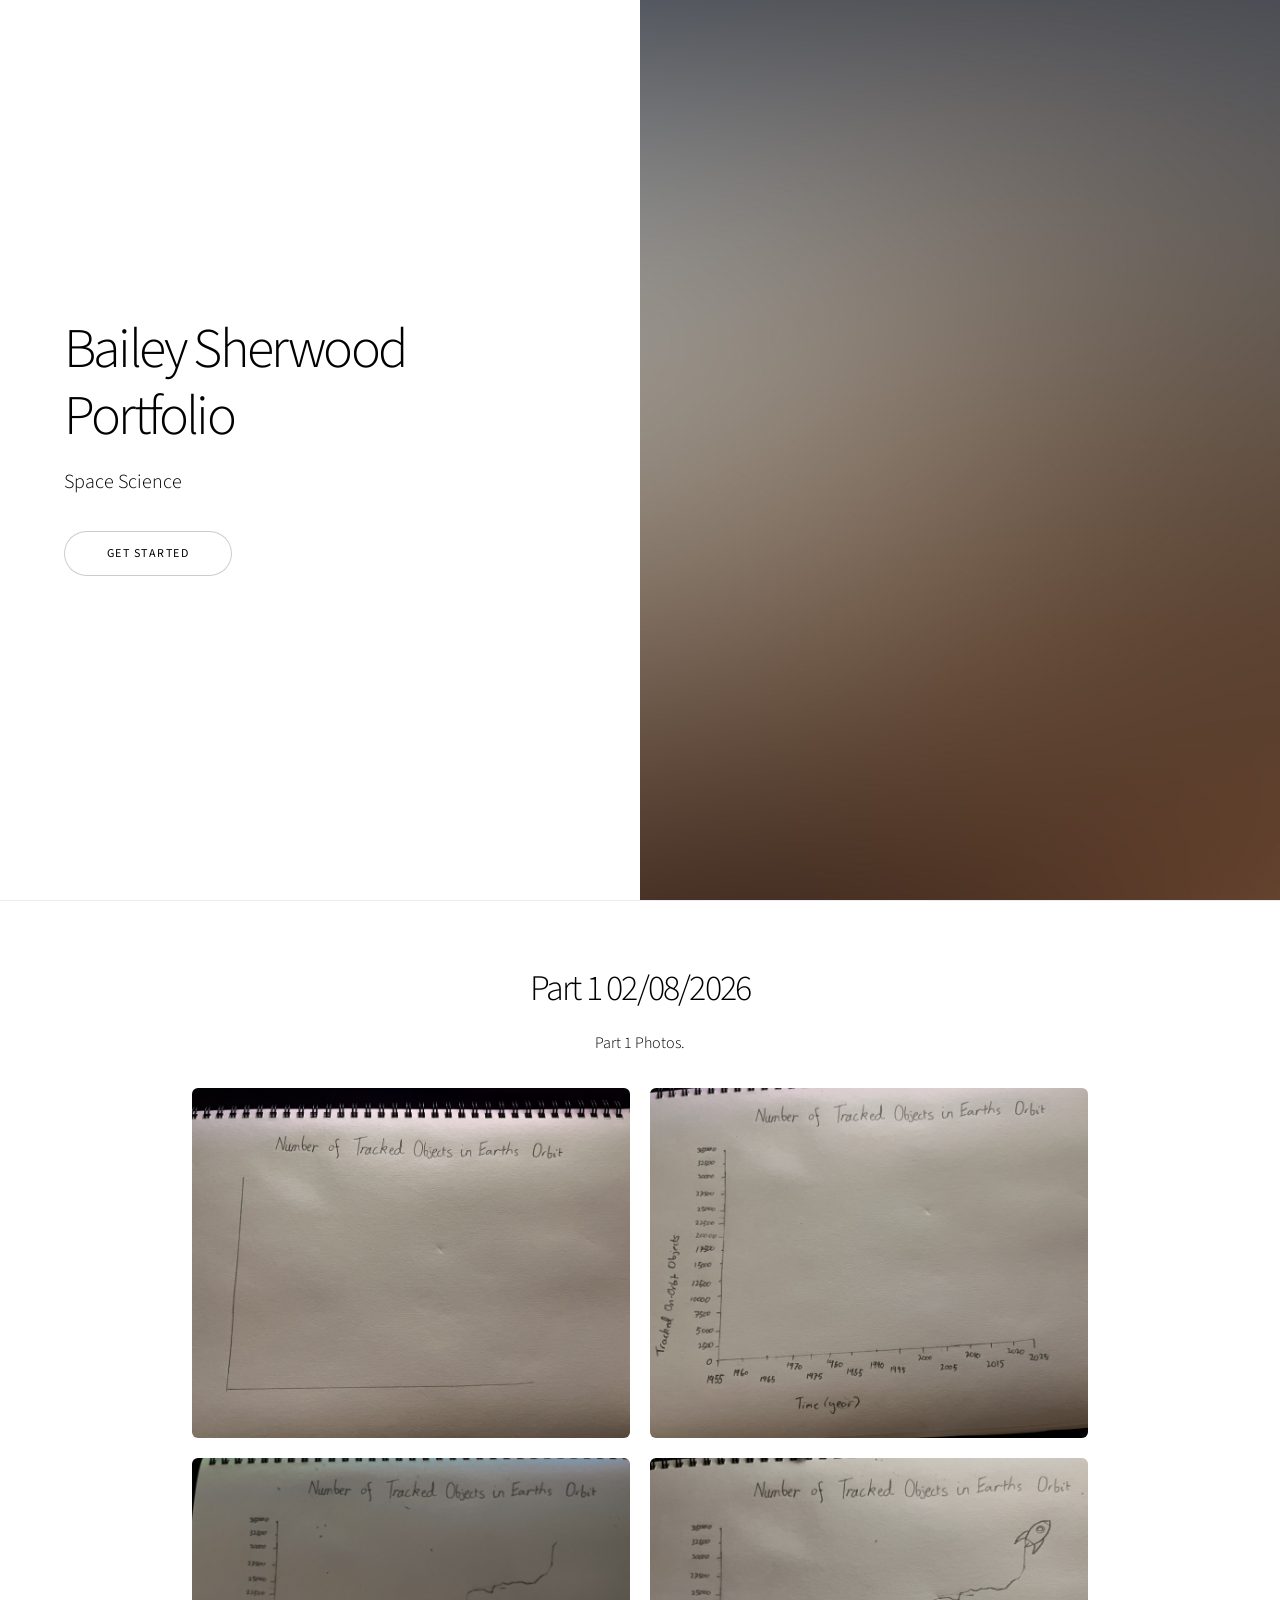
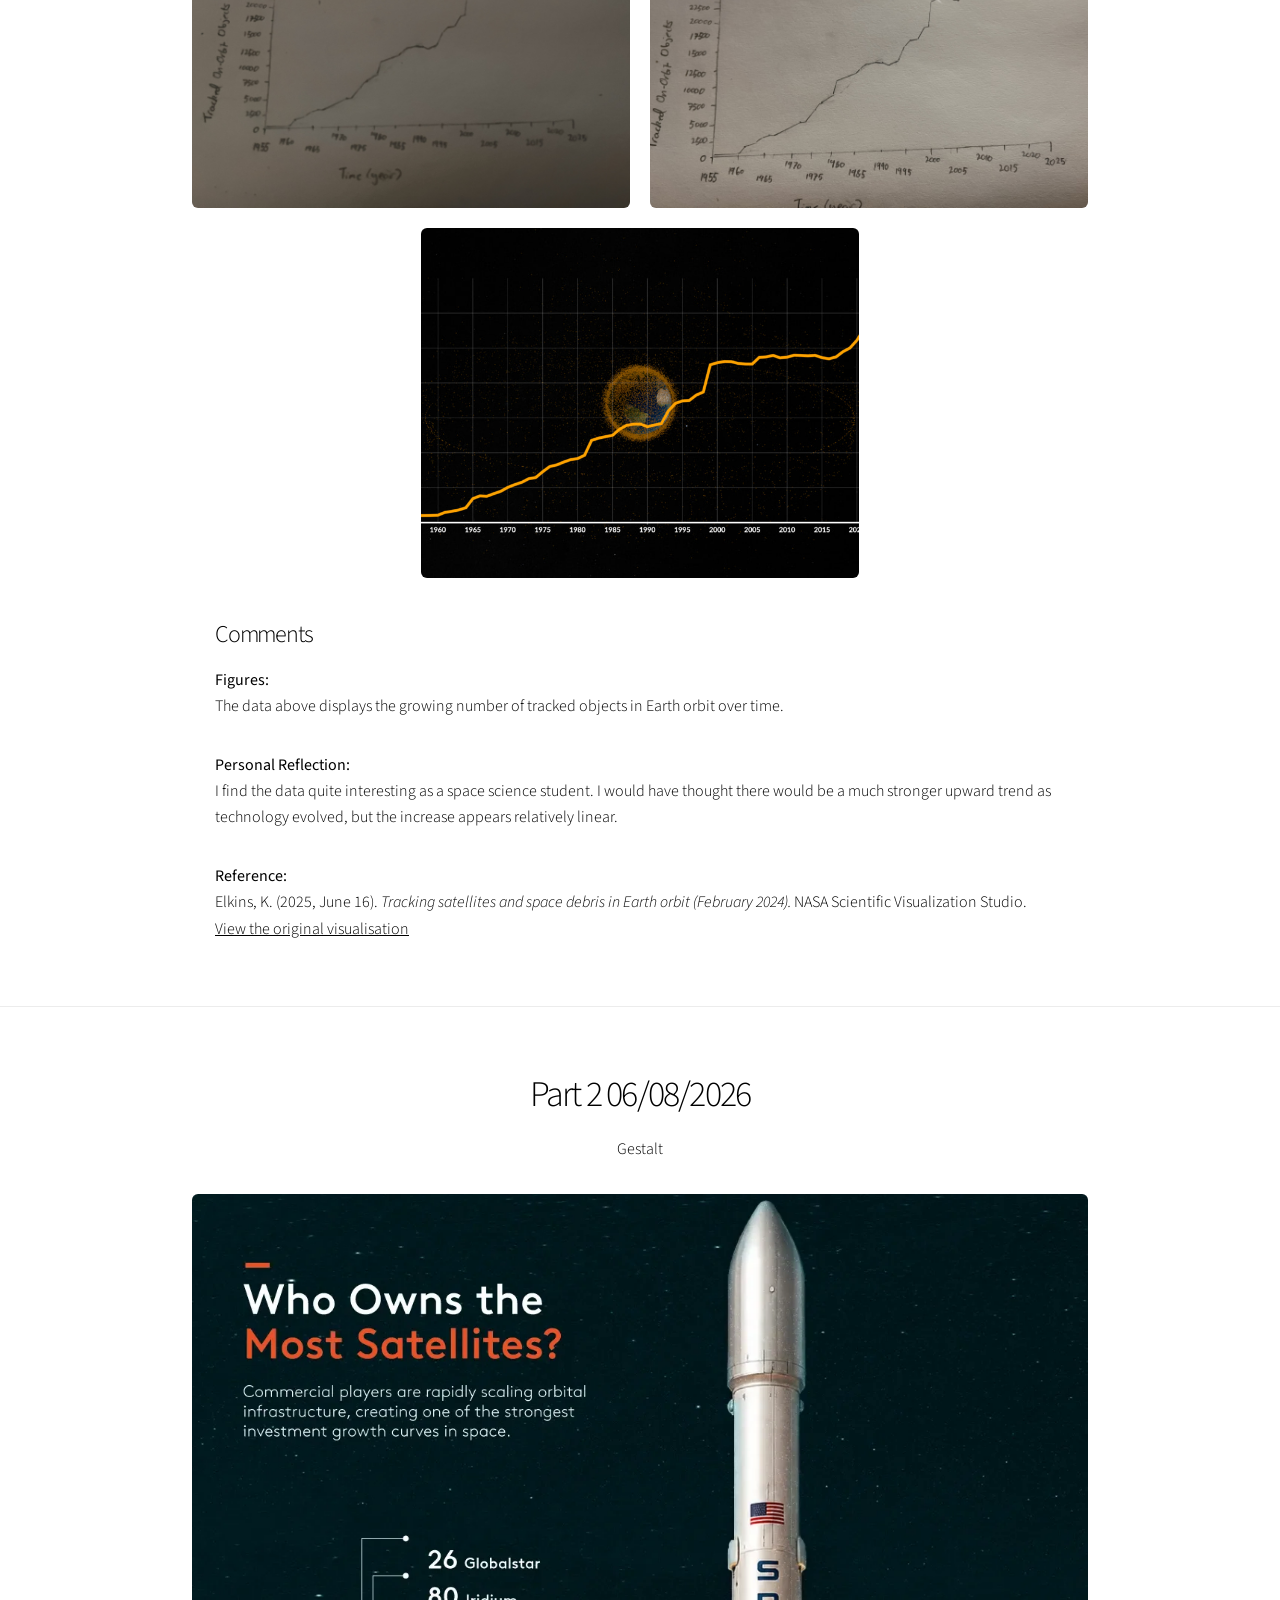
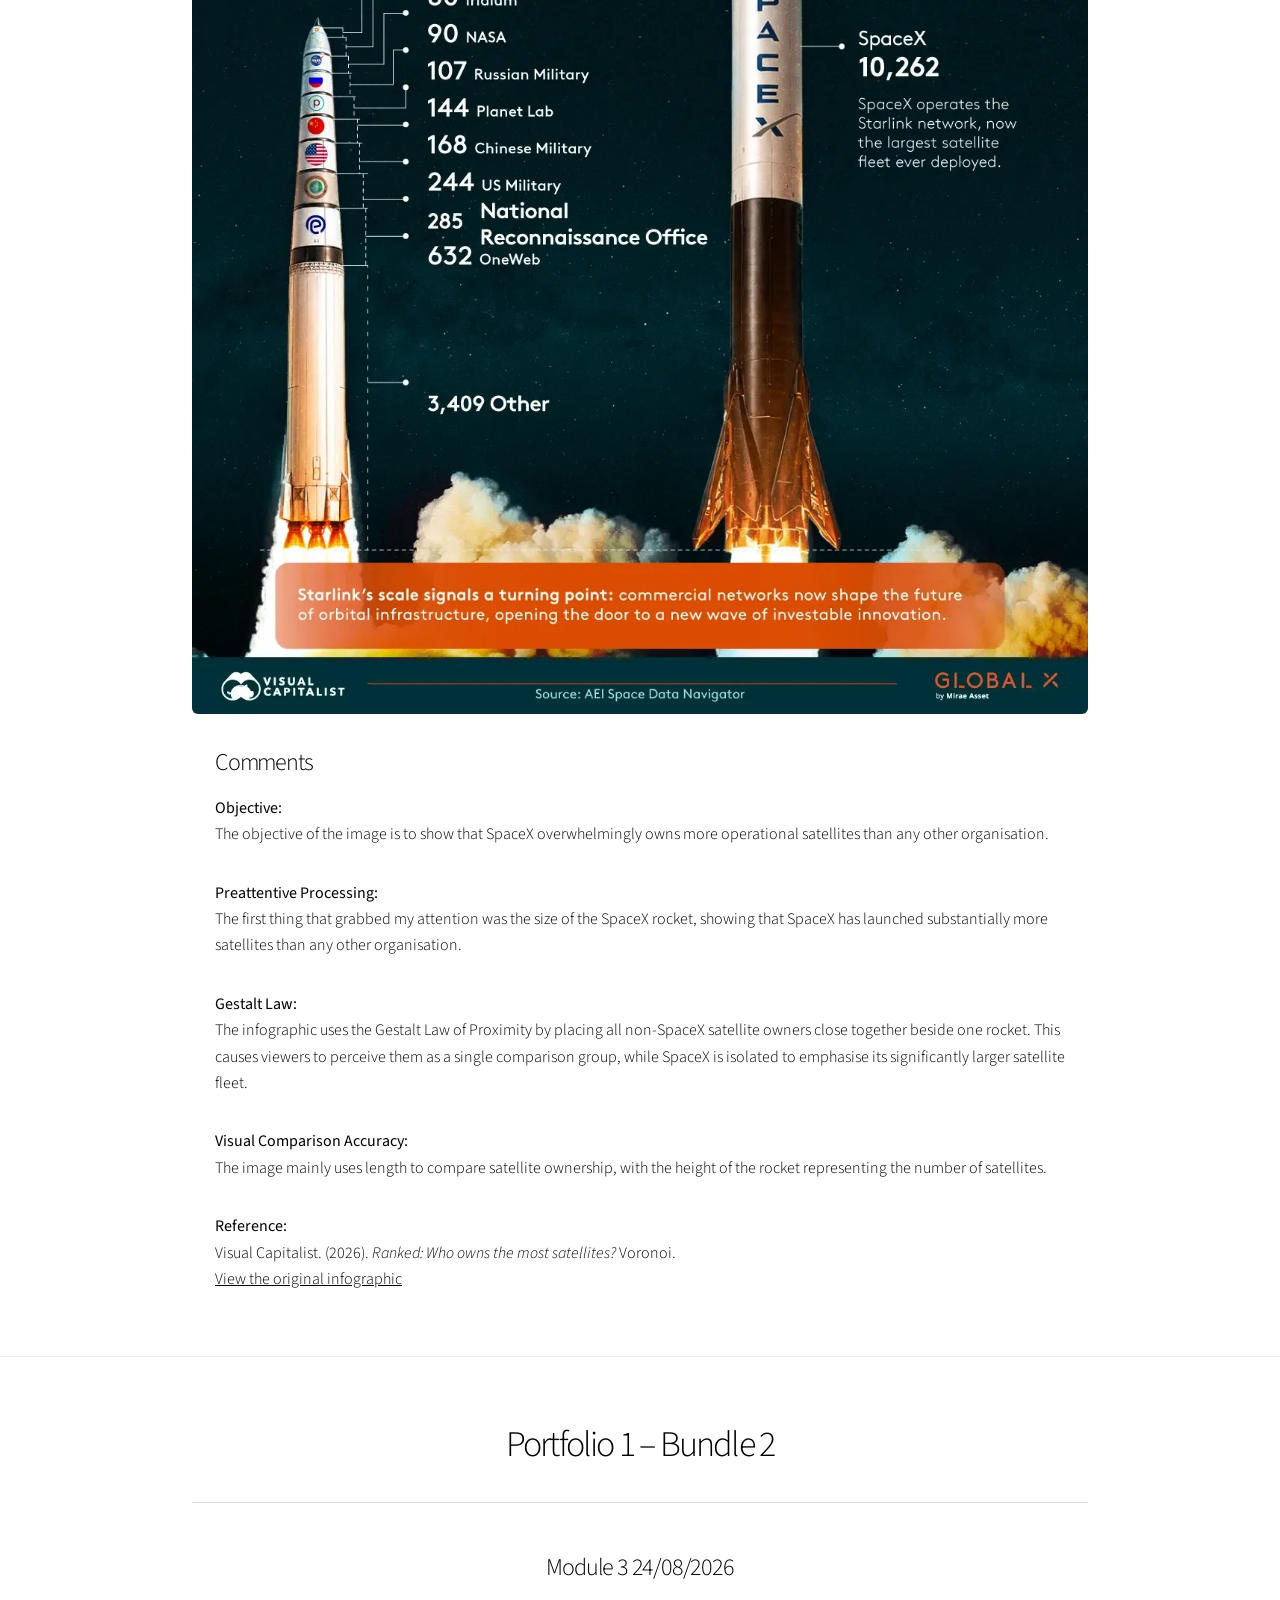
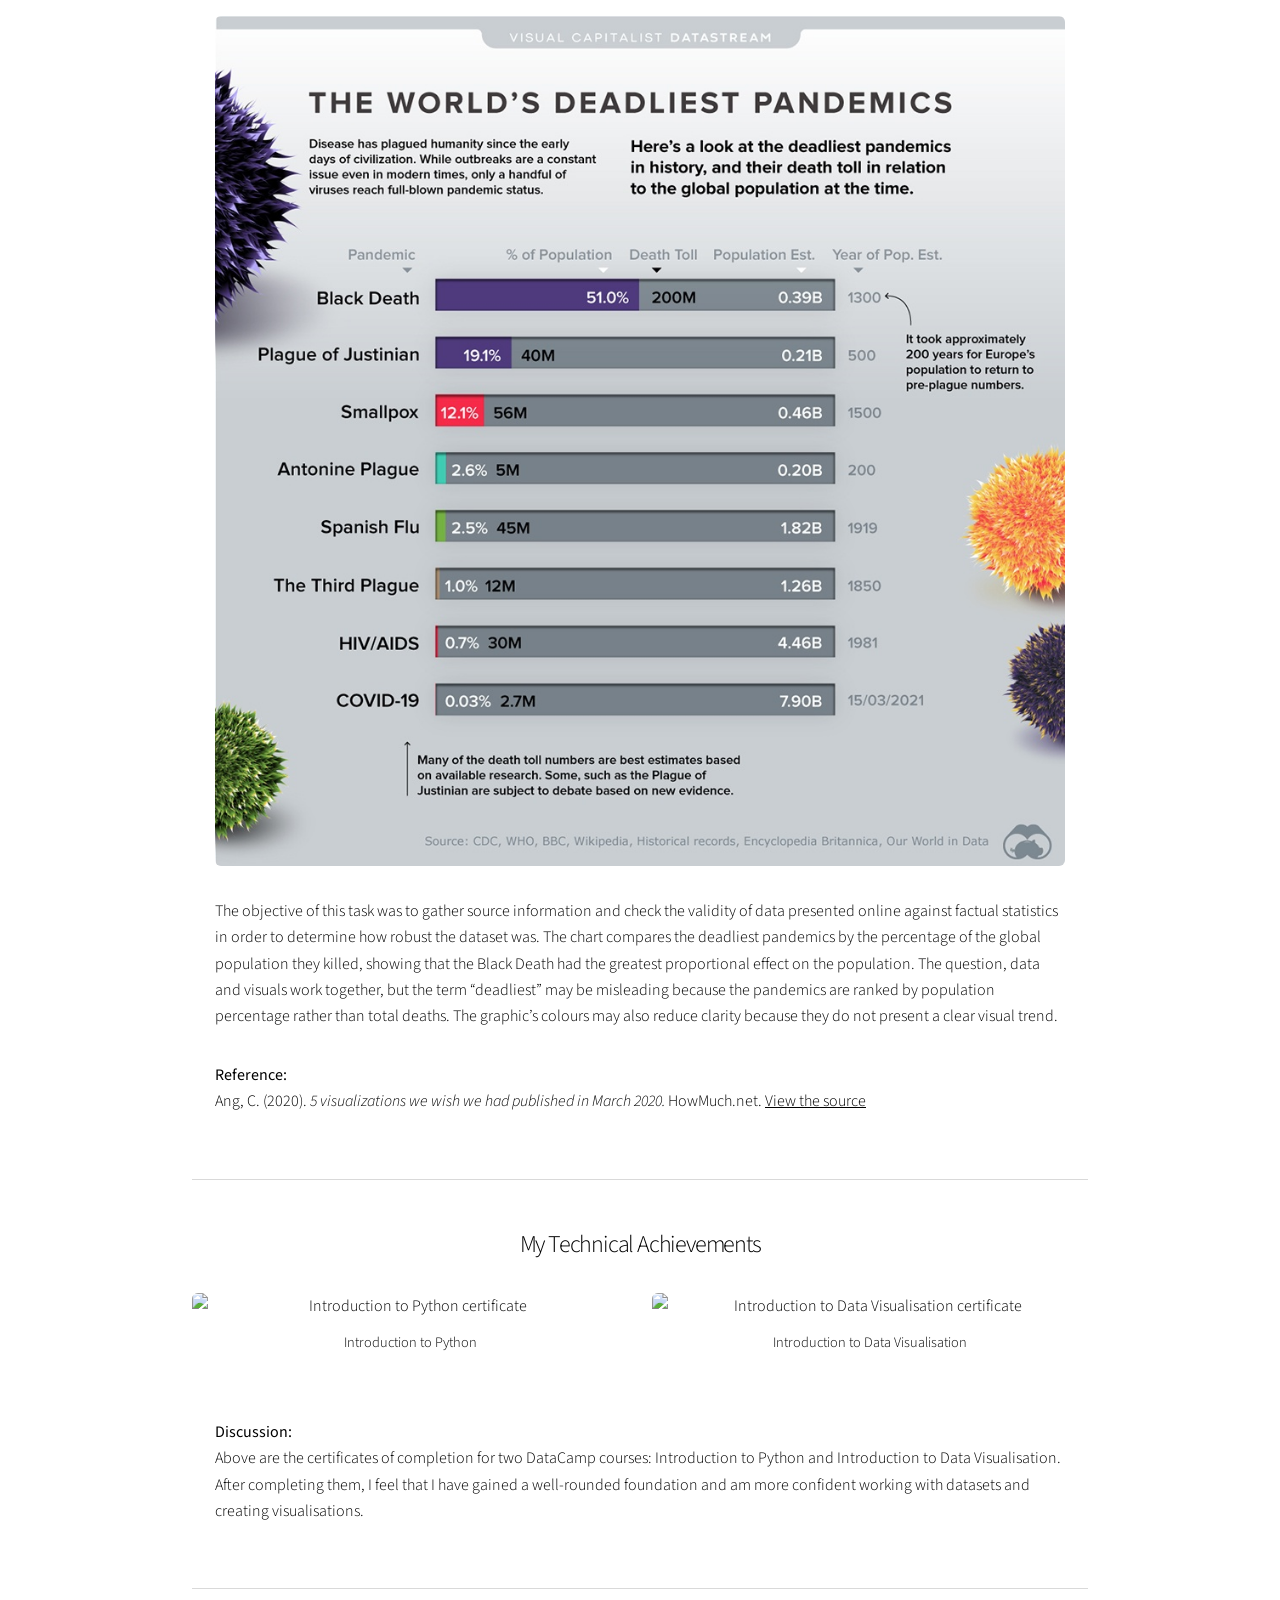
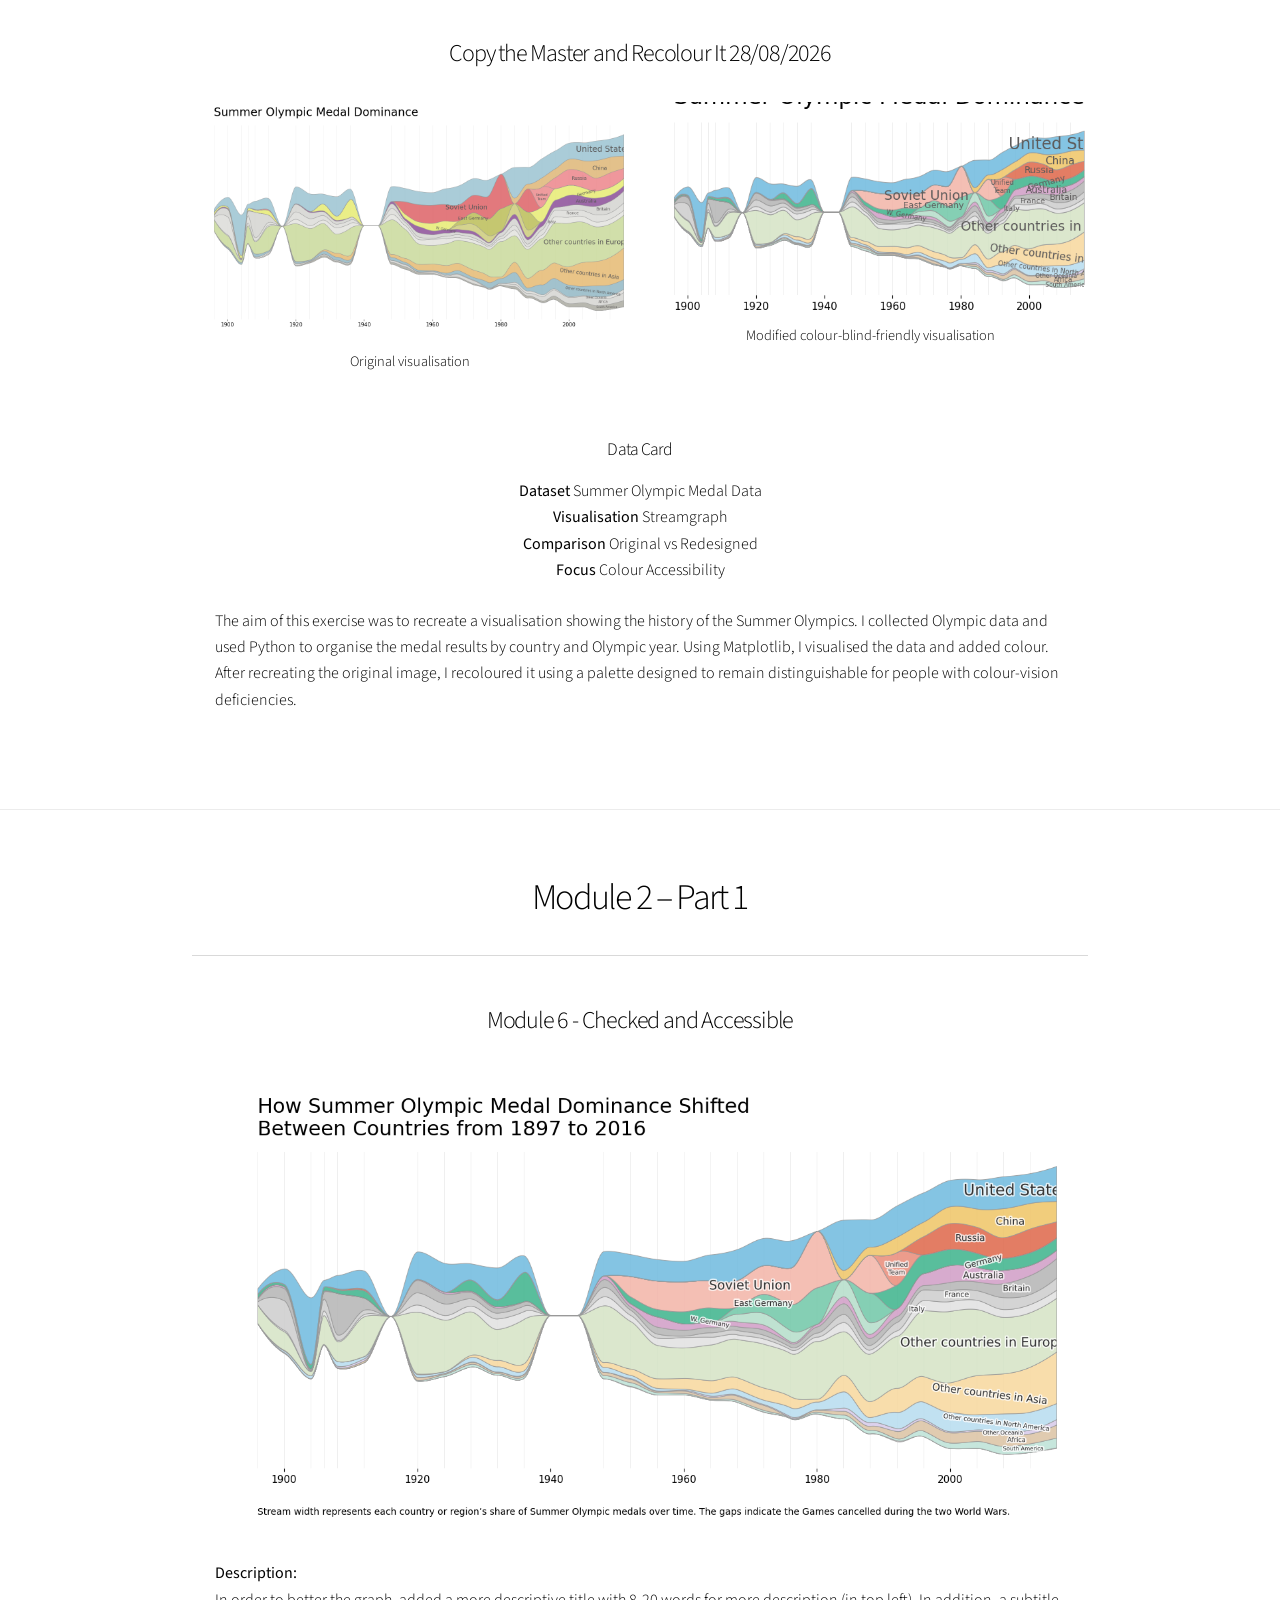
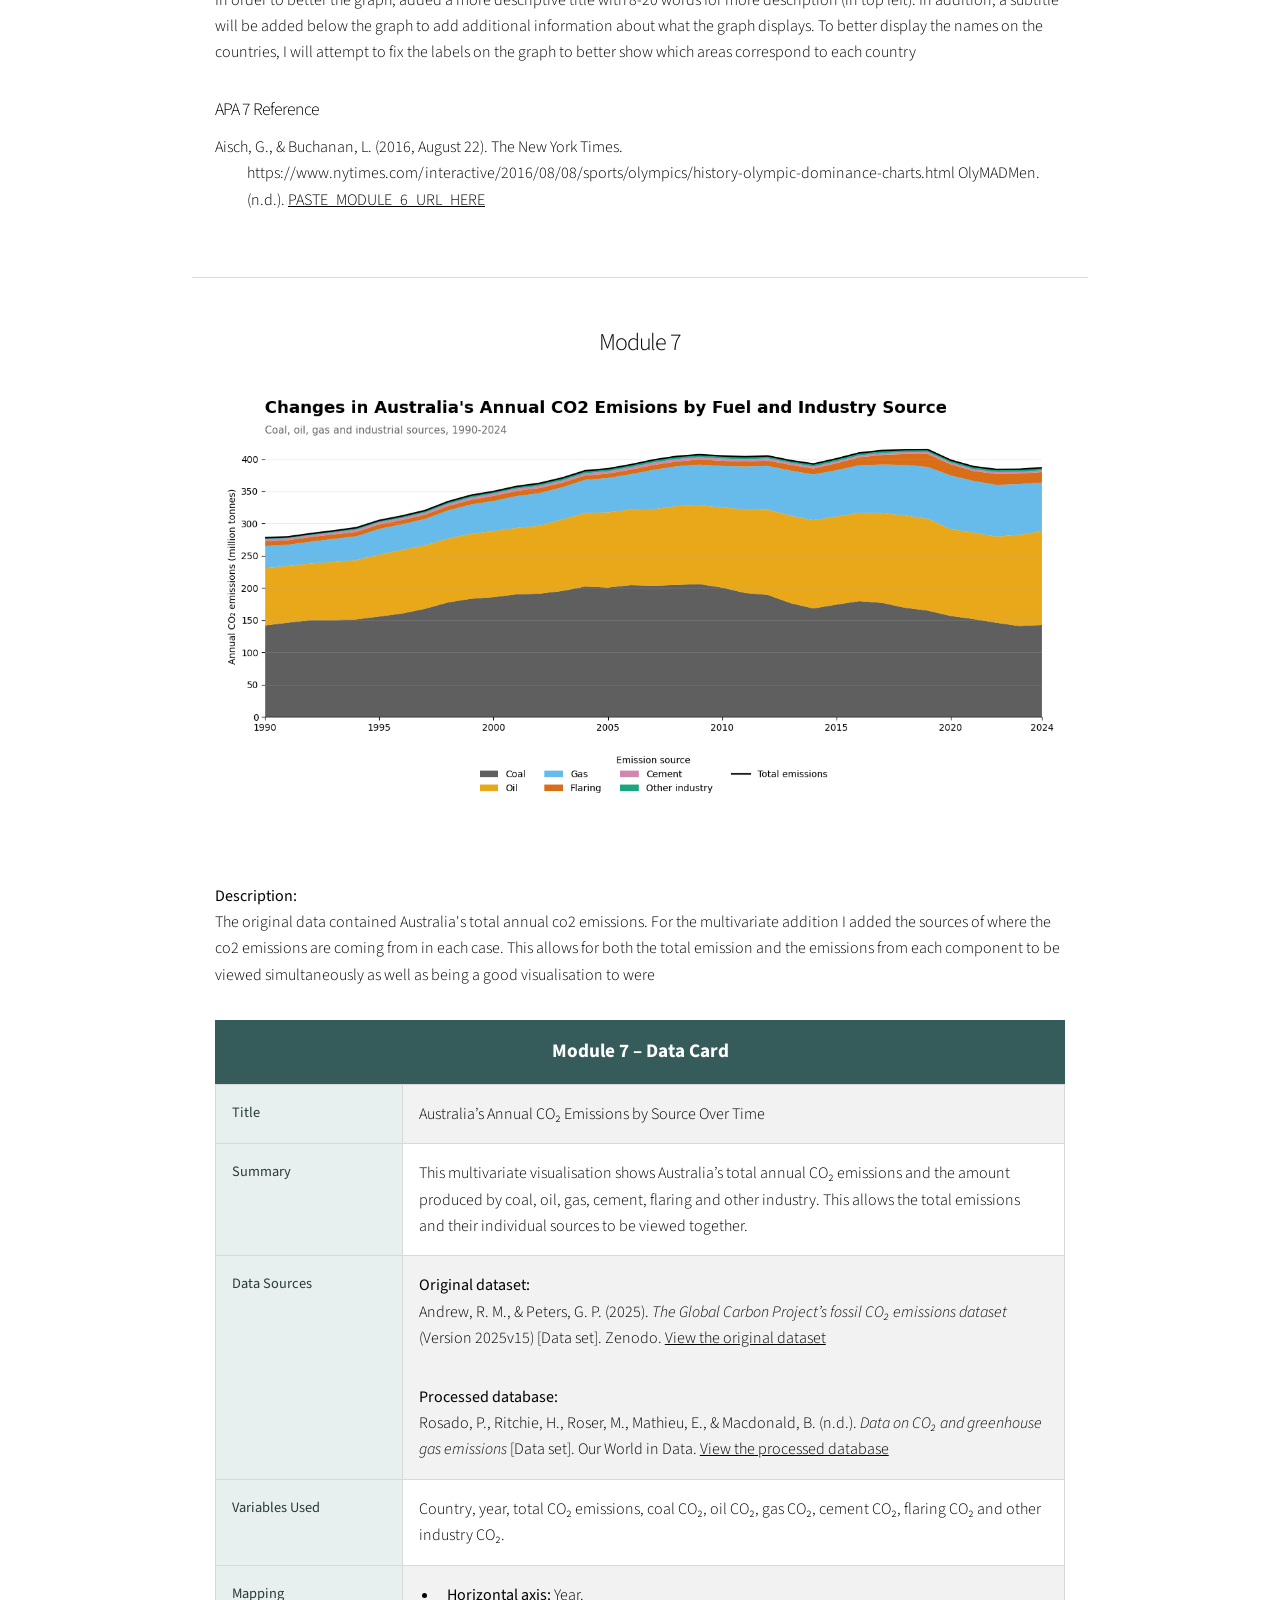
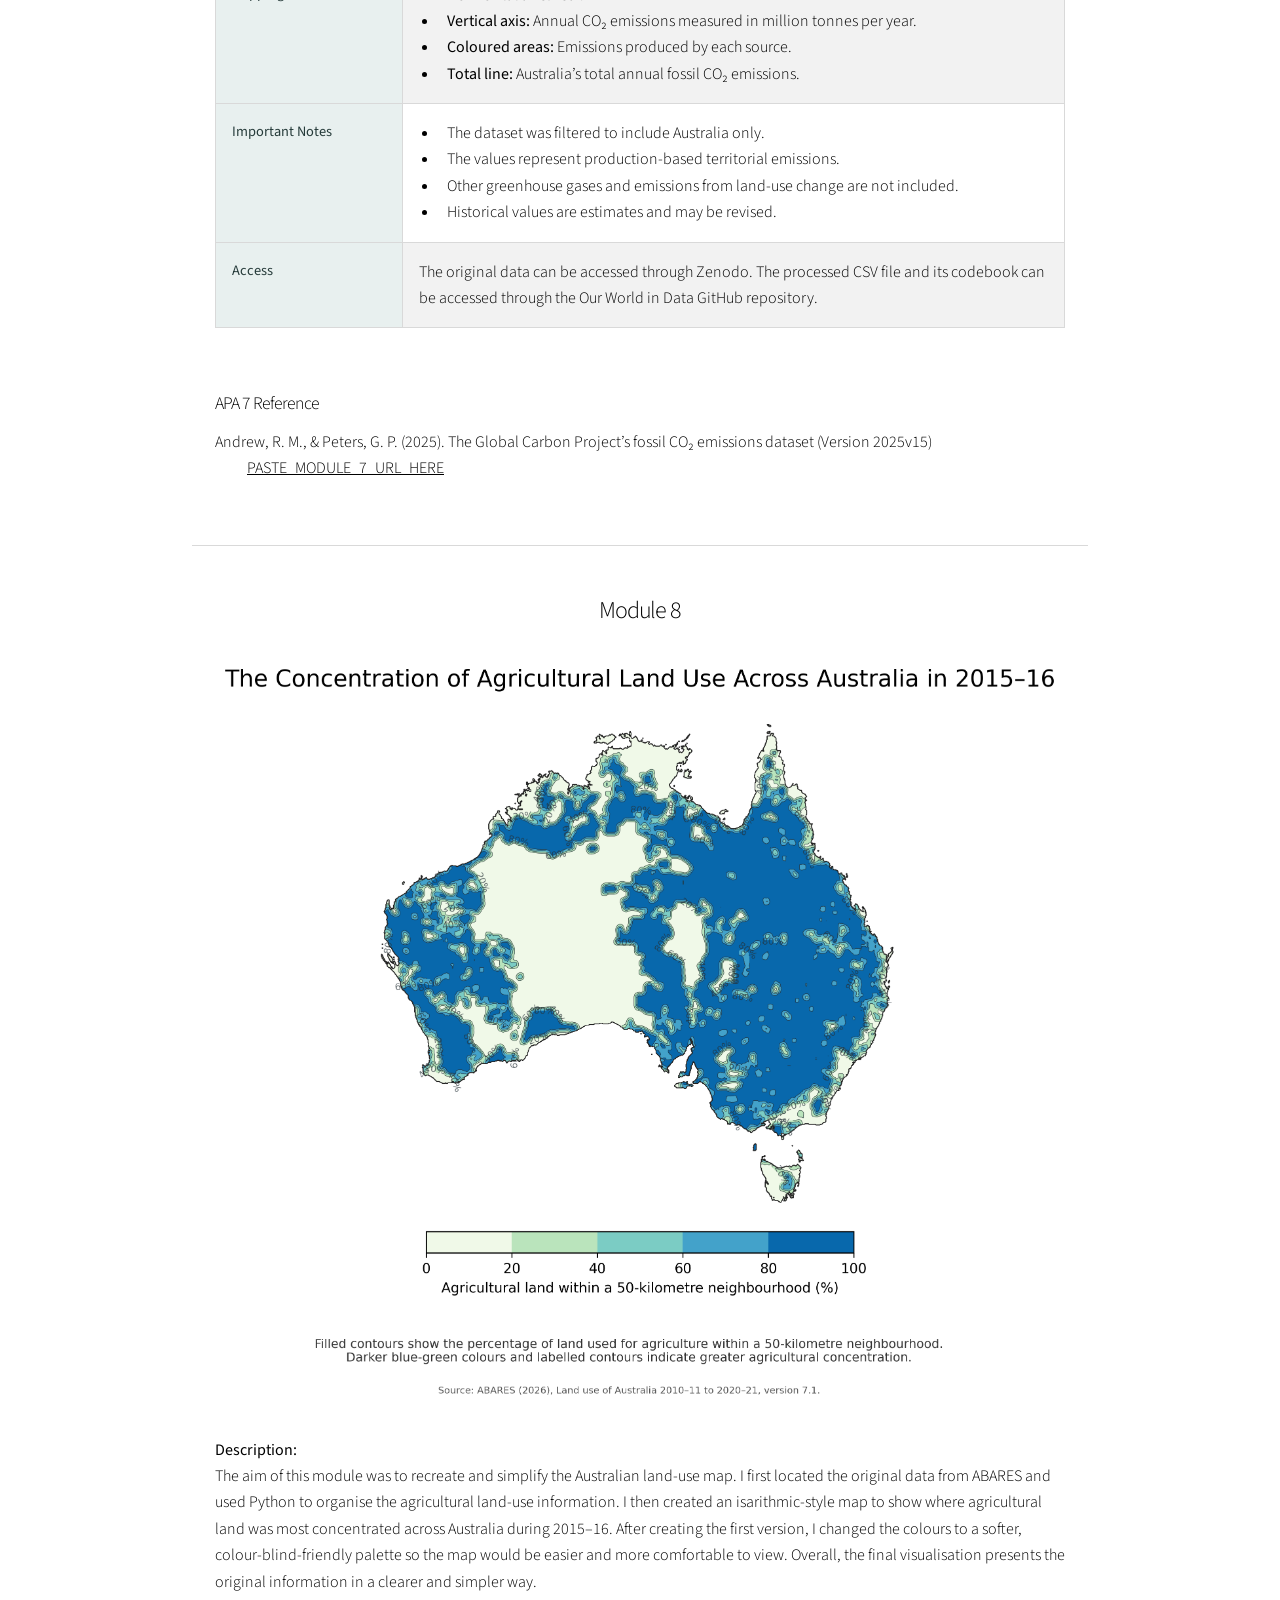
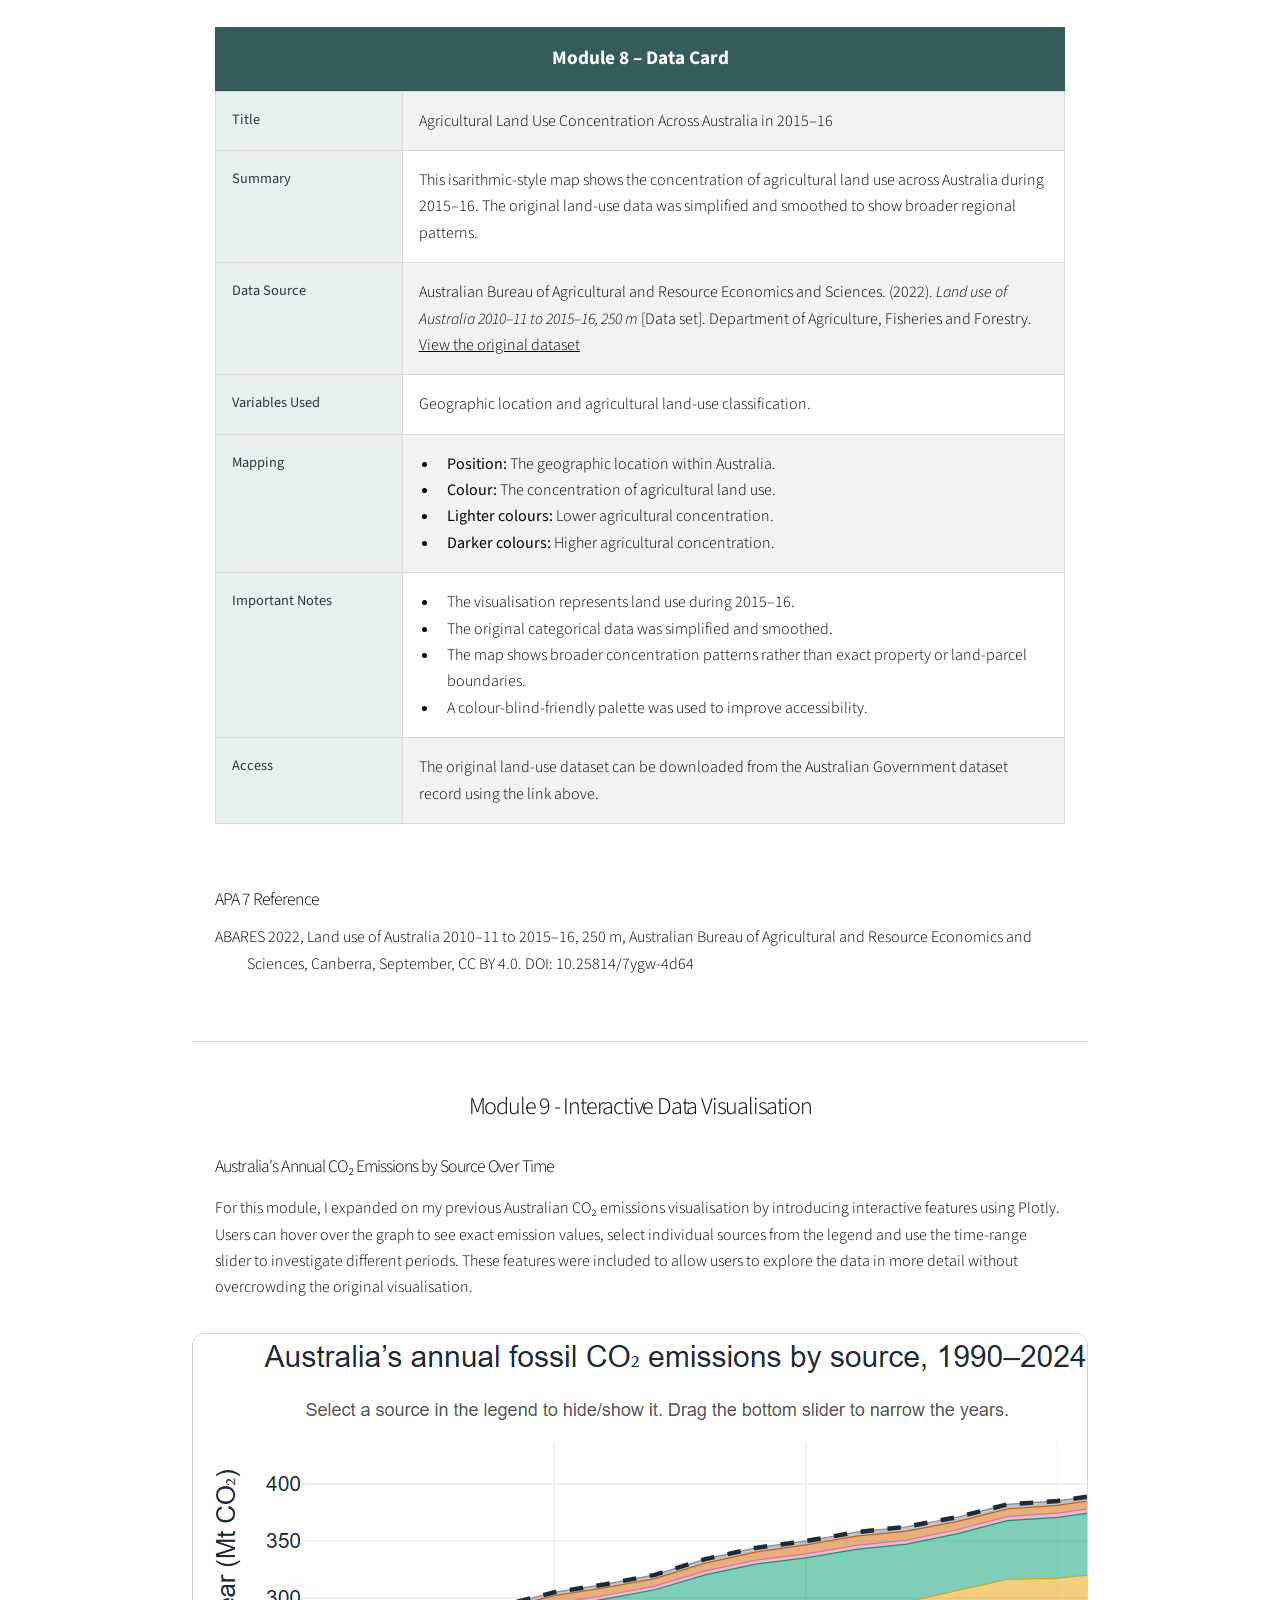
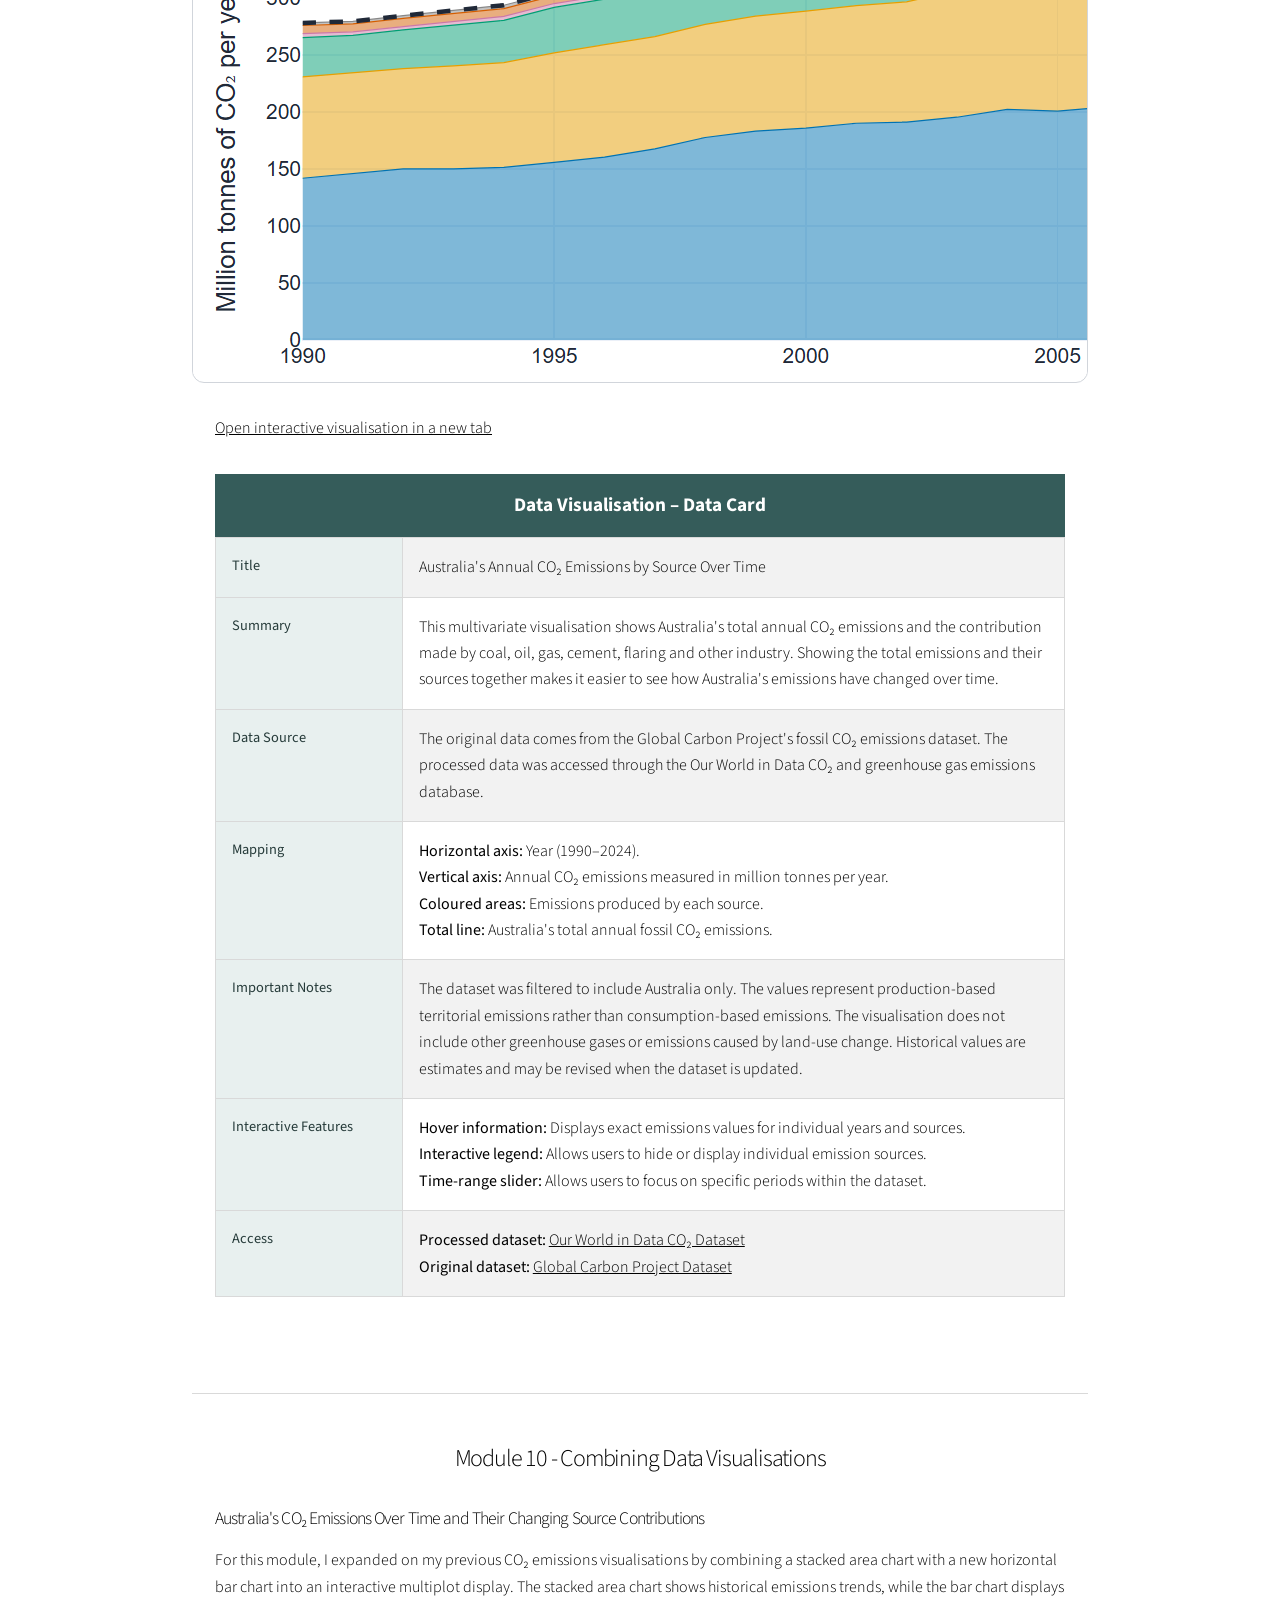
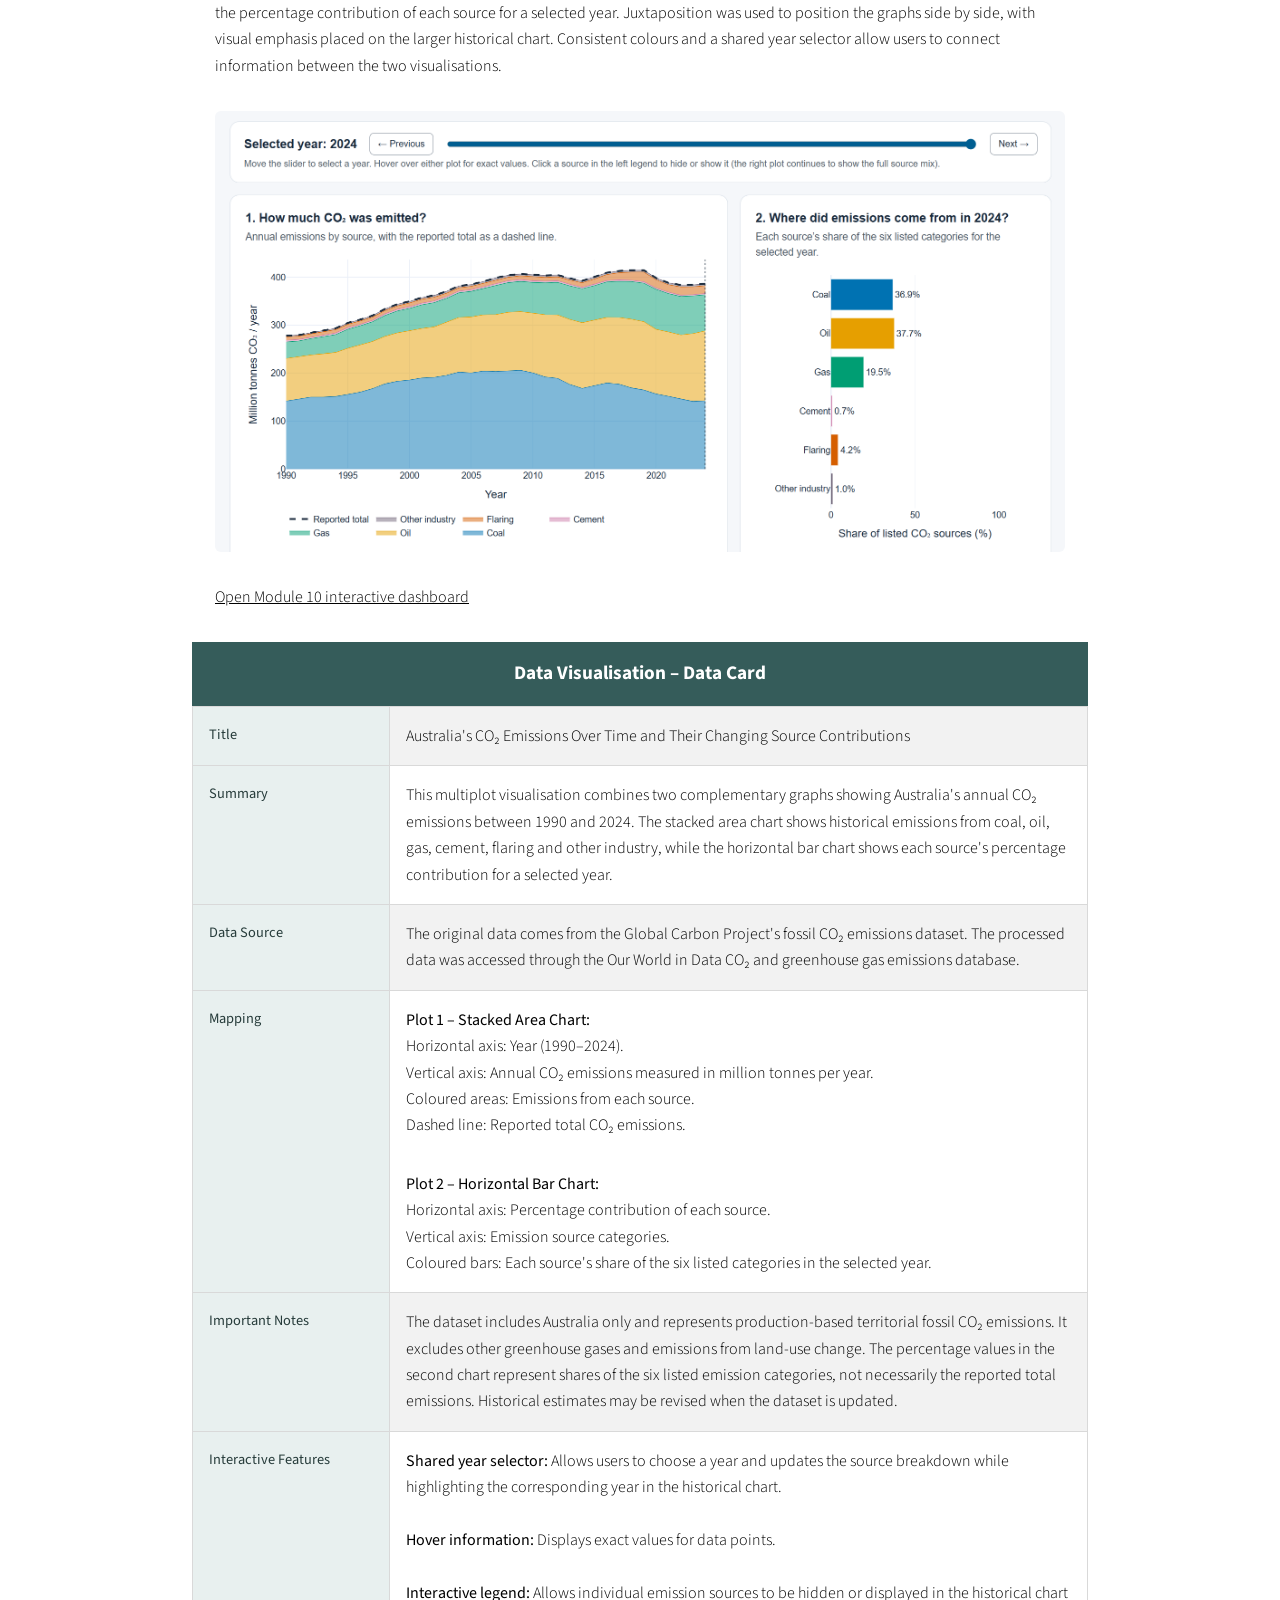
==== commit 86a6215c: "Update print statement from 'Hello' to 'Goodbye'" ====
--- a/index.html
+++ b/index.html
@@ -1213,7 +1213,7 @@
     <div class="bundle-image">
 
         <img
-            src="images/interactive_Module10.png"
+            src="images/year_selector.png"
             alt="Interactive multiplot showing Australian CO2 emissions over time and percentage contributions by source"
             loading="lazy"
         />
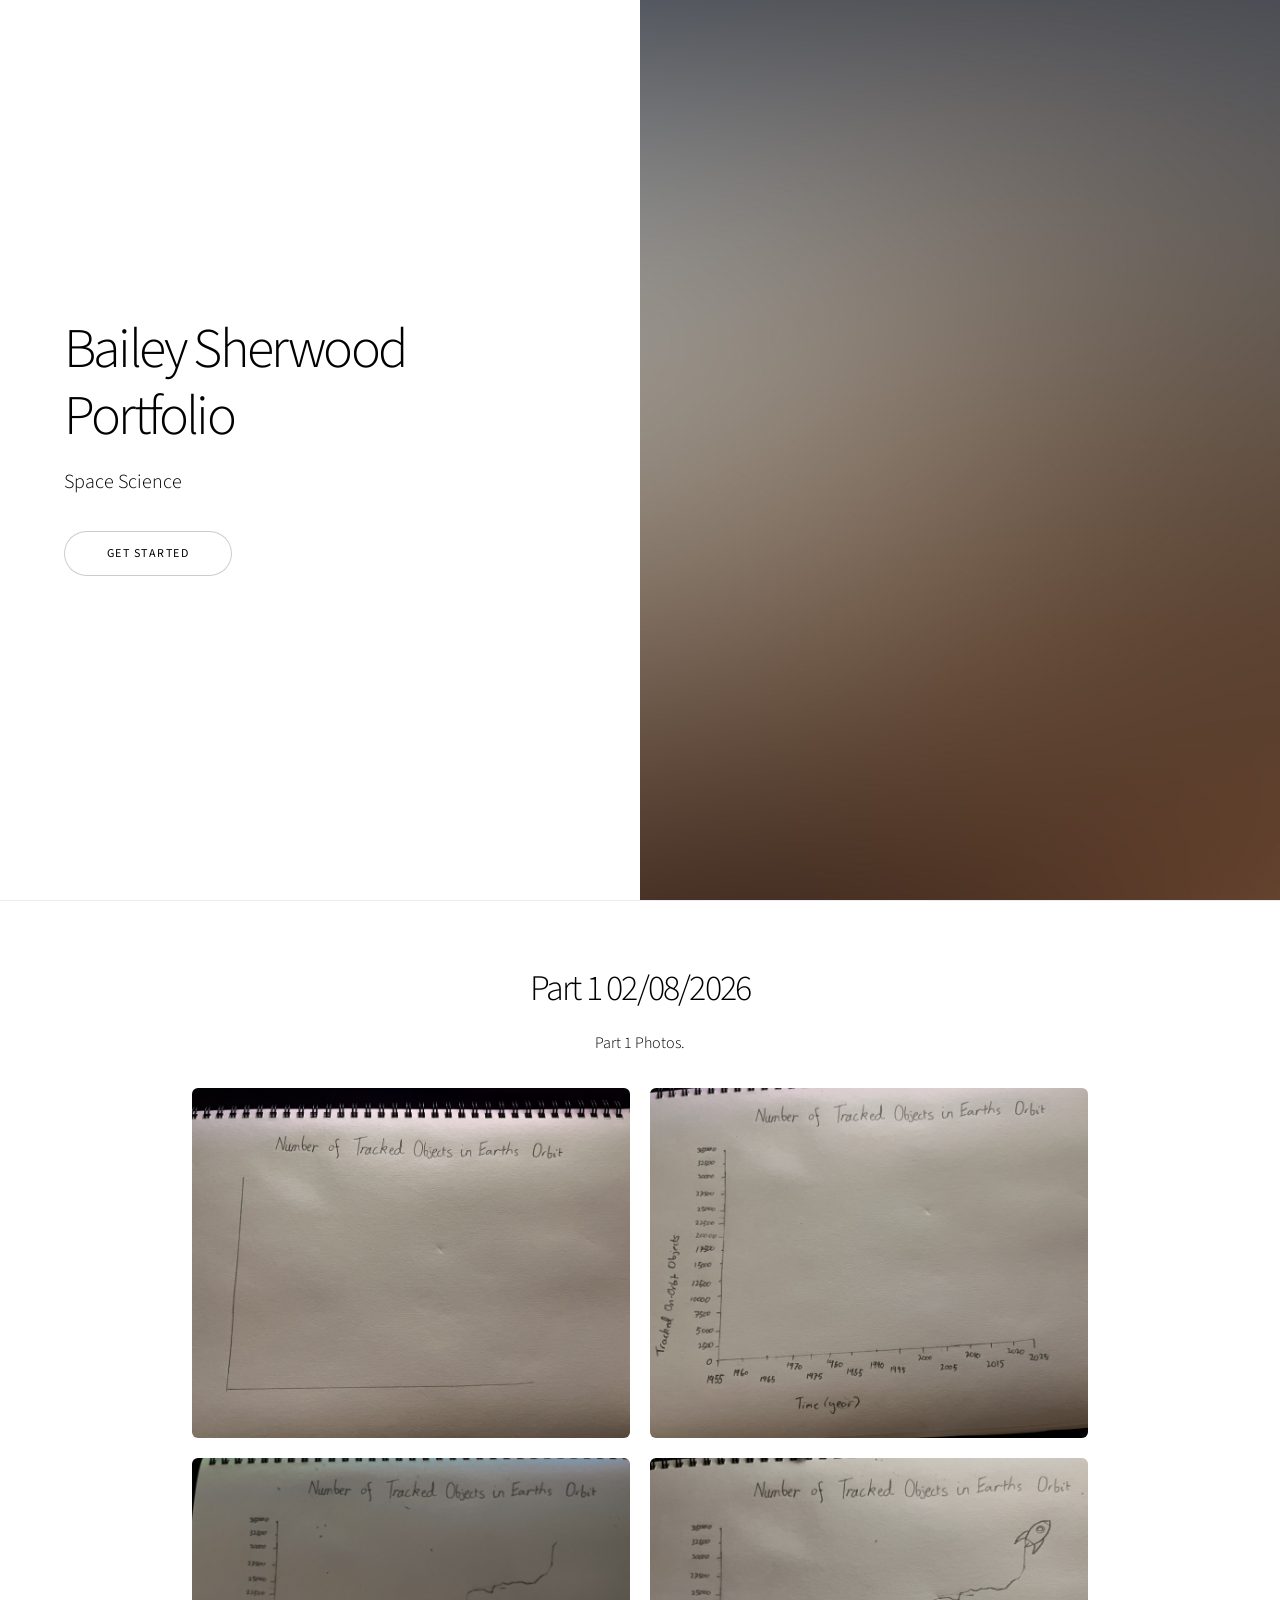
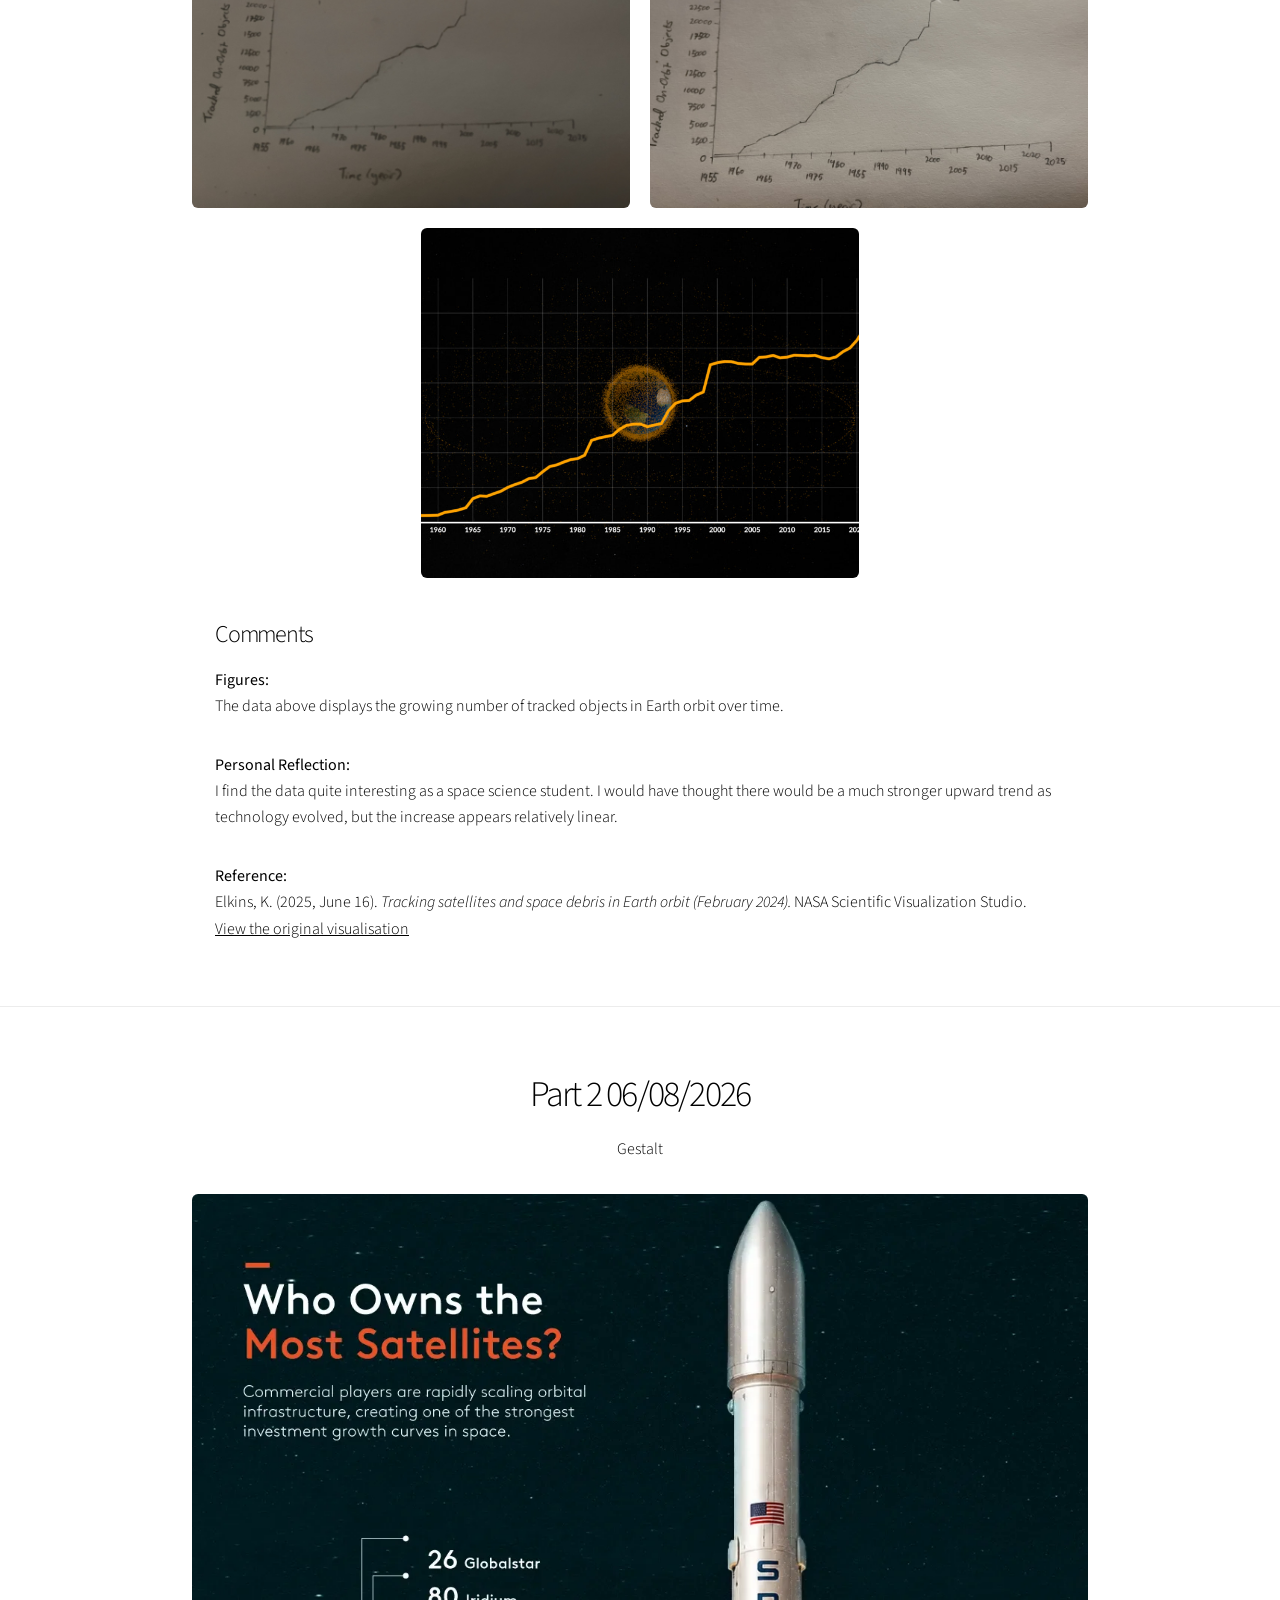
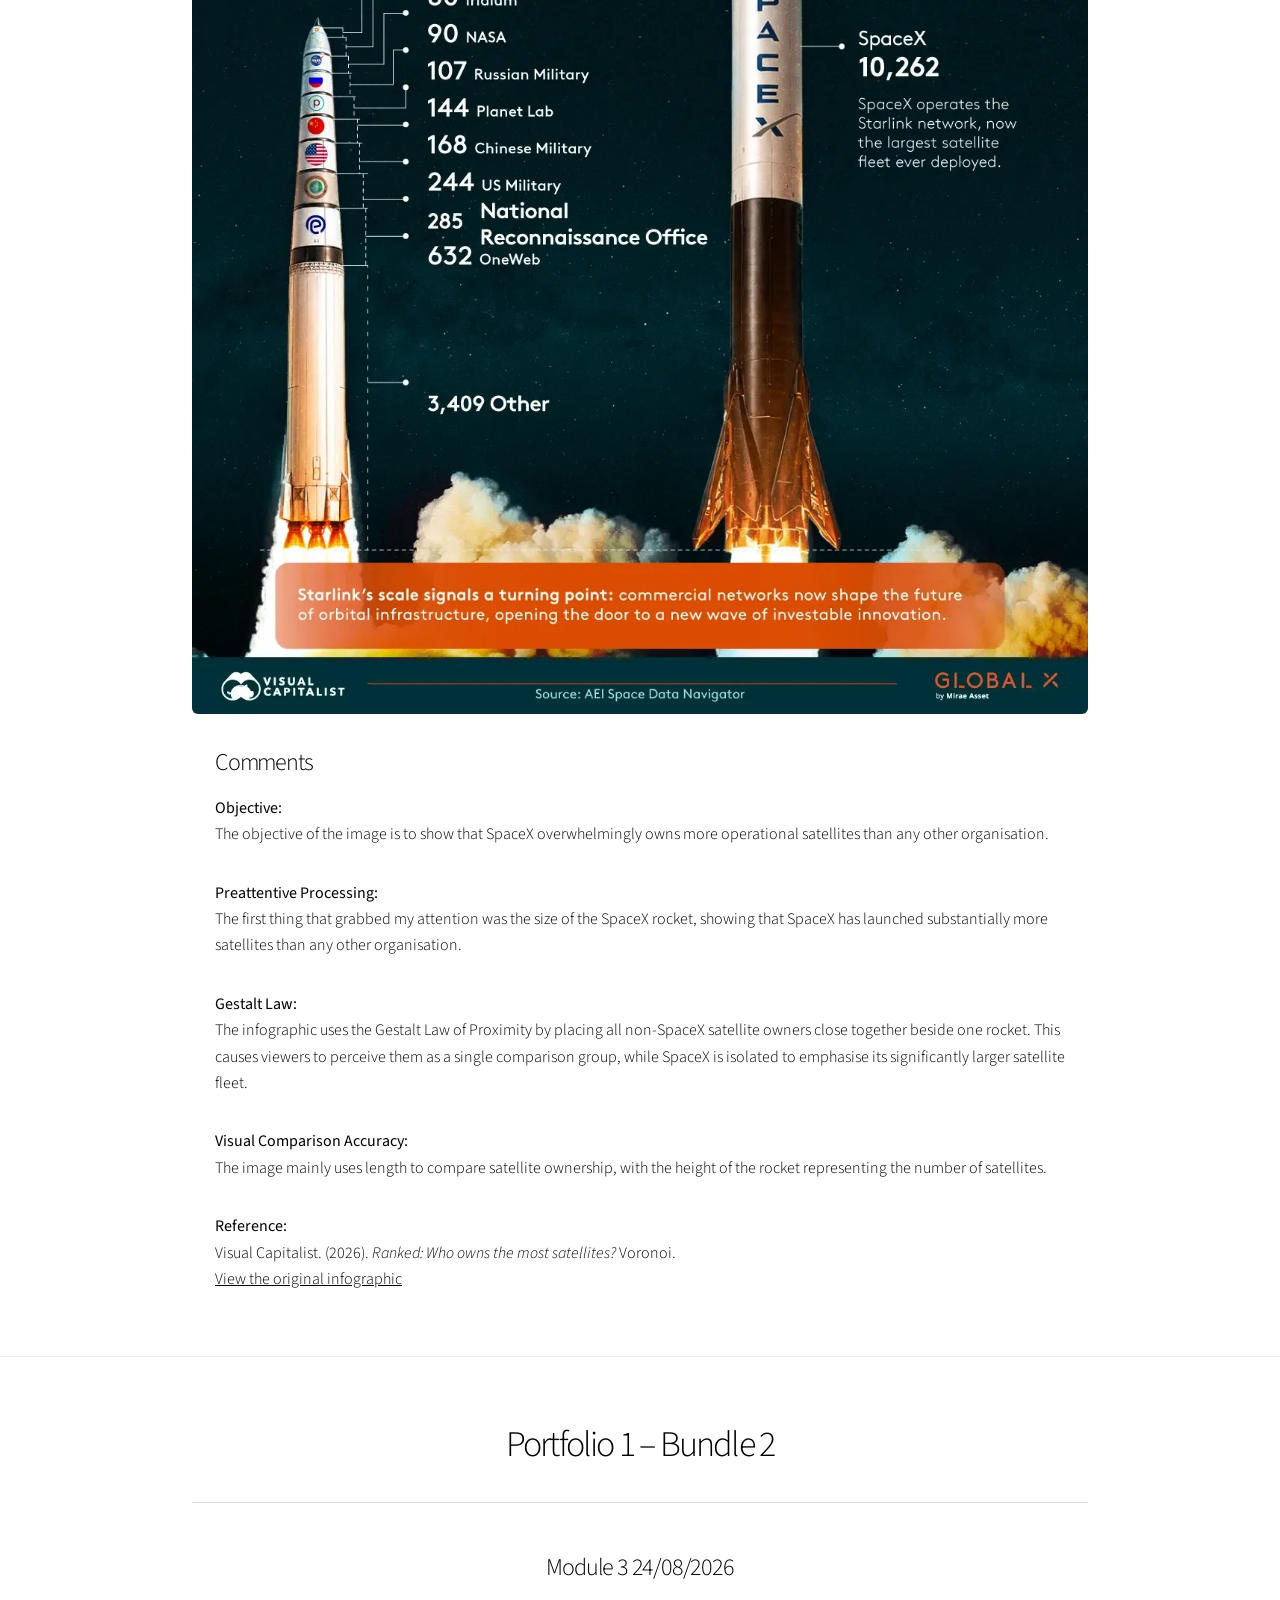
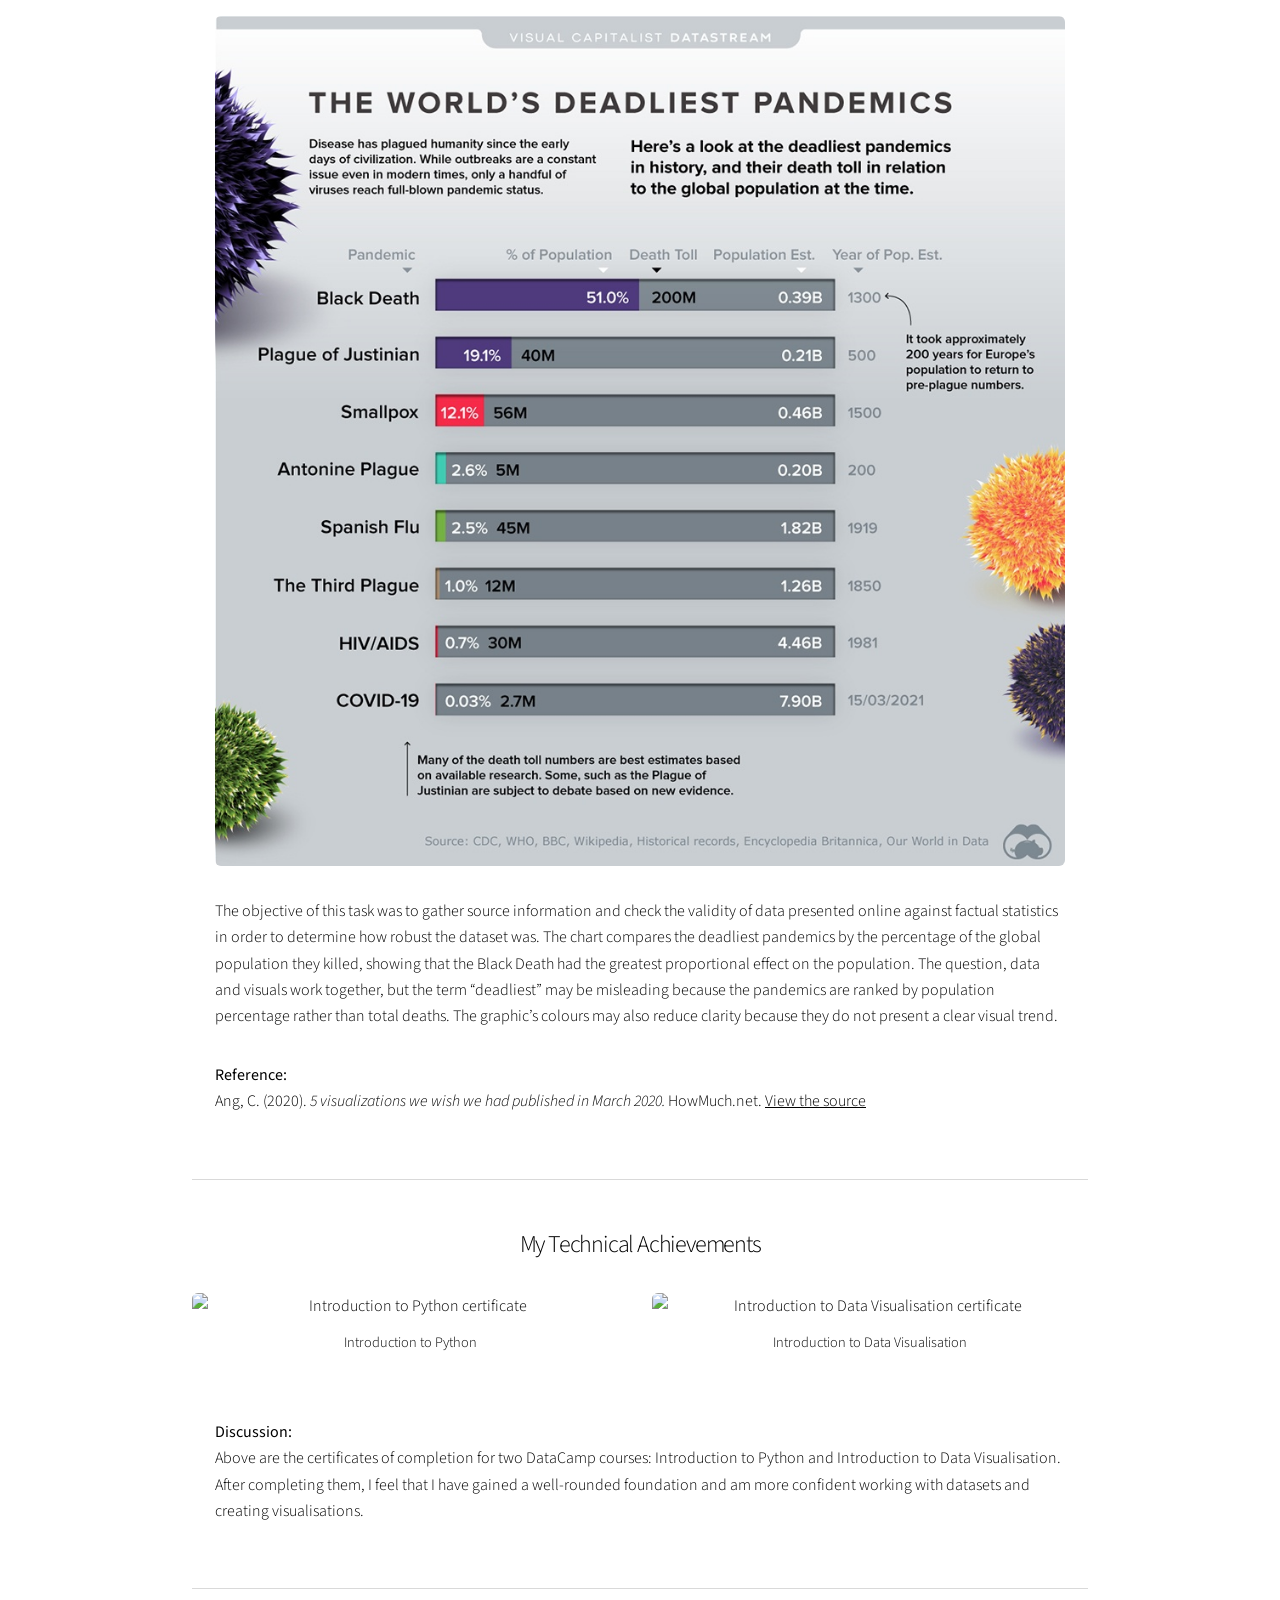
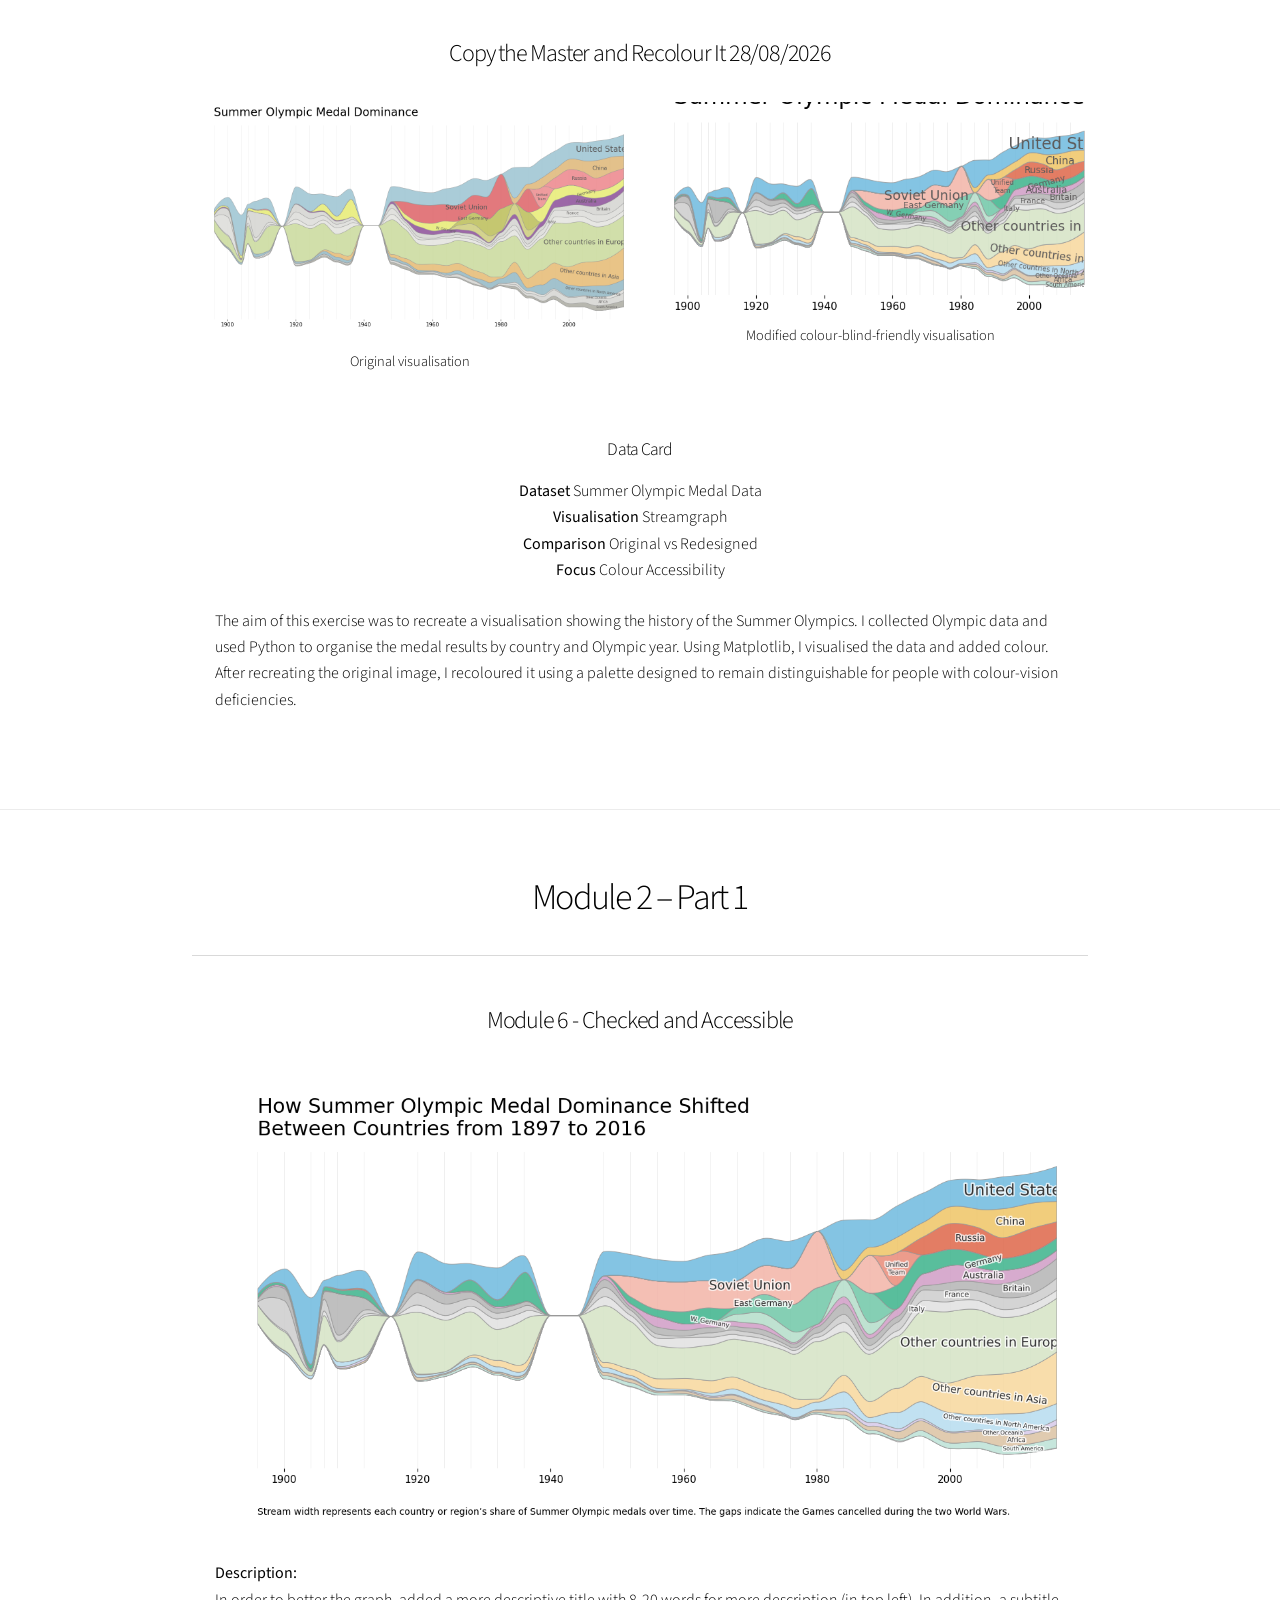
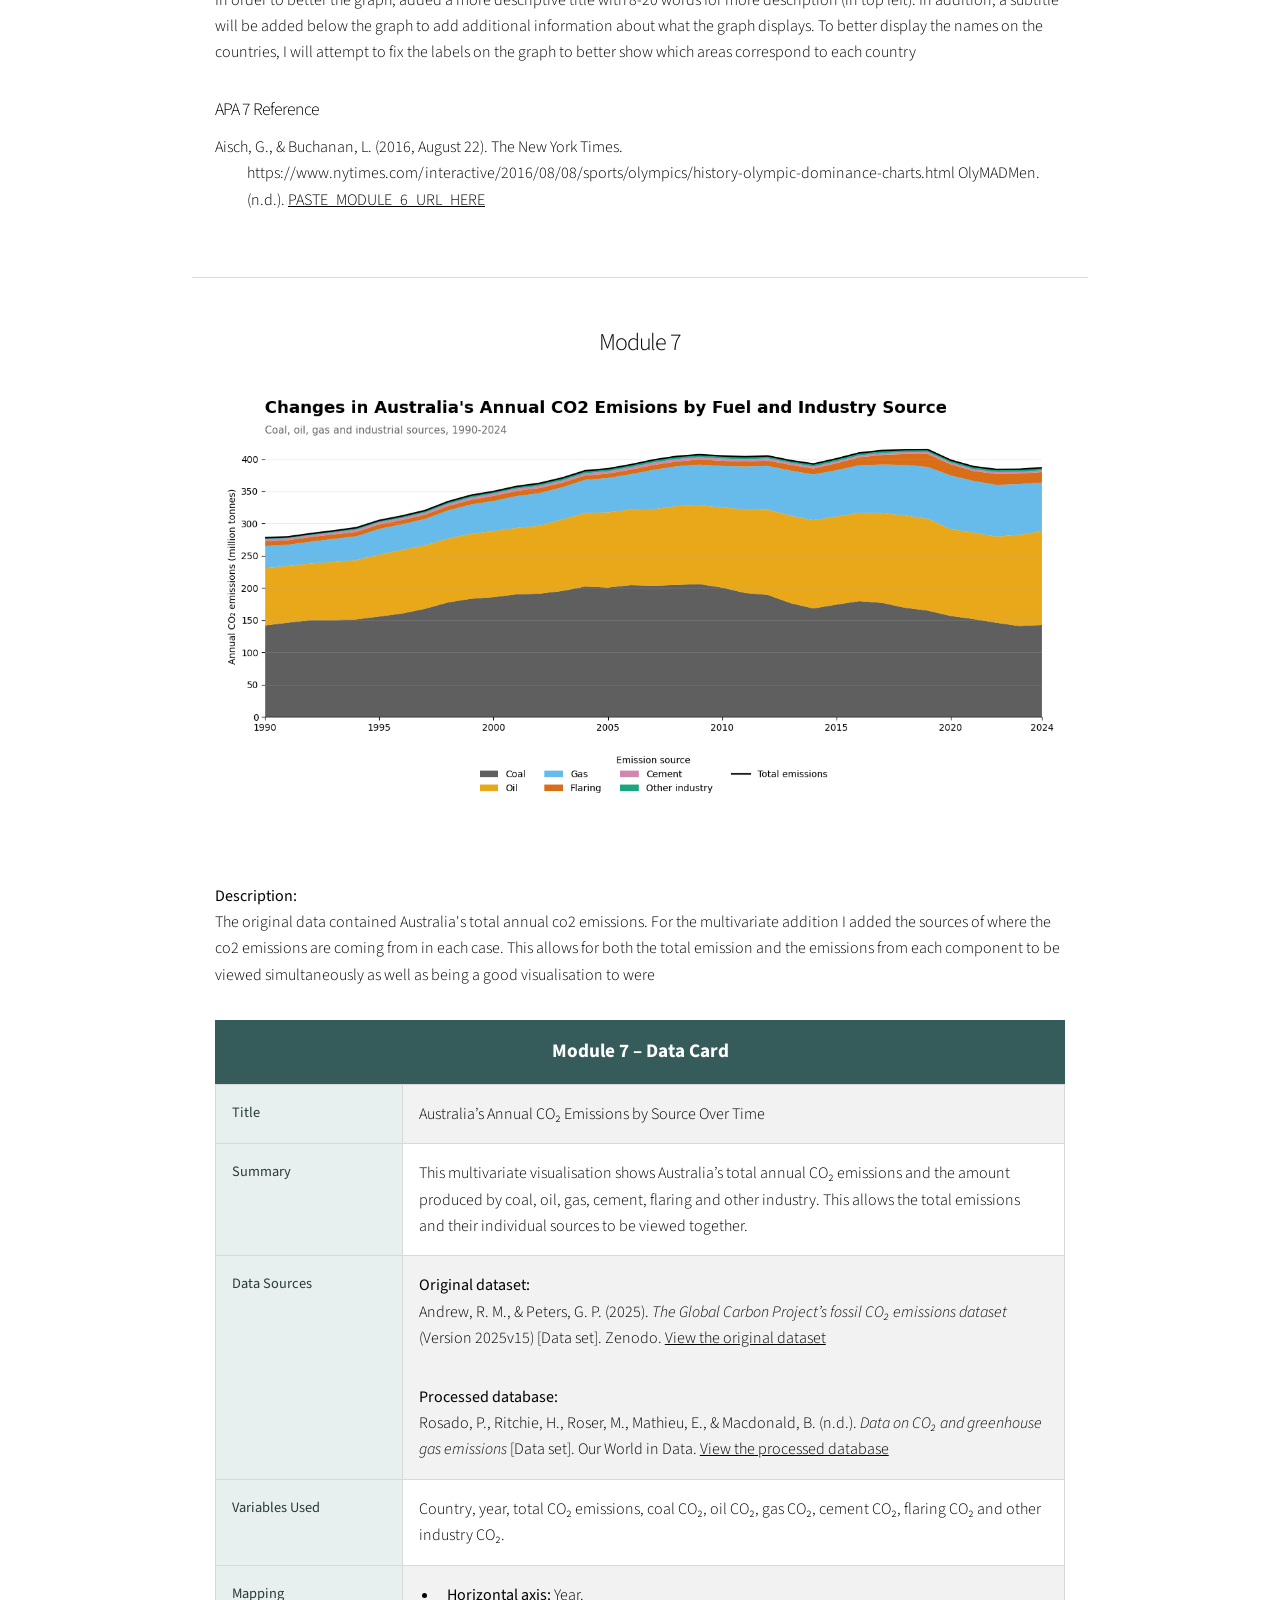
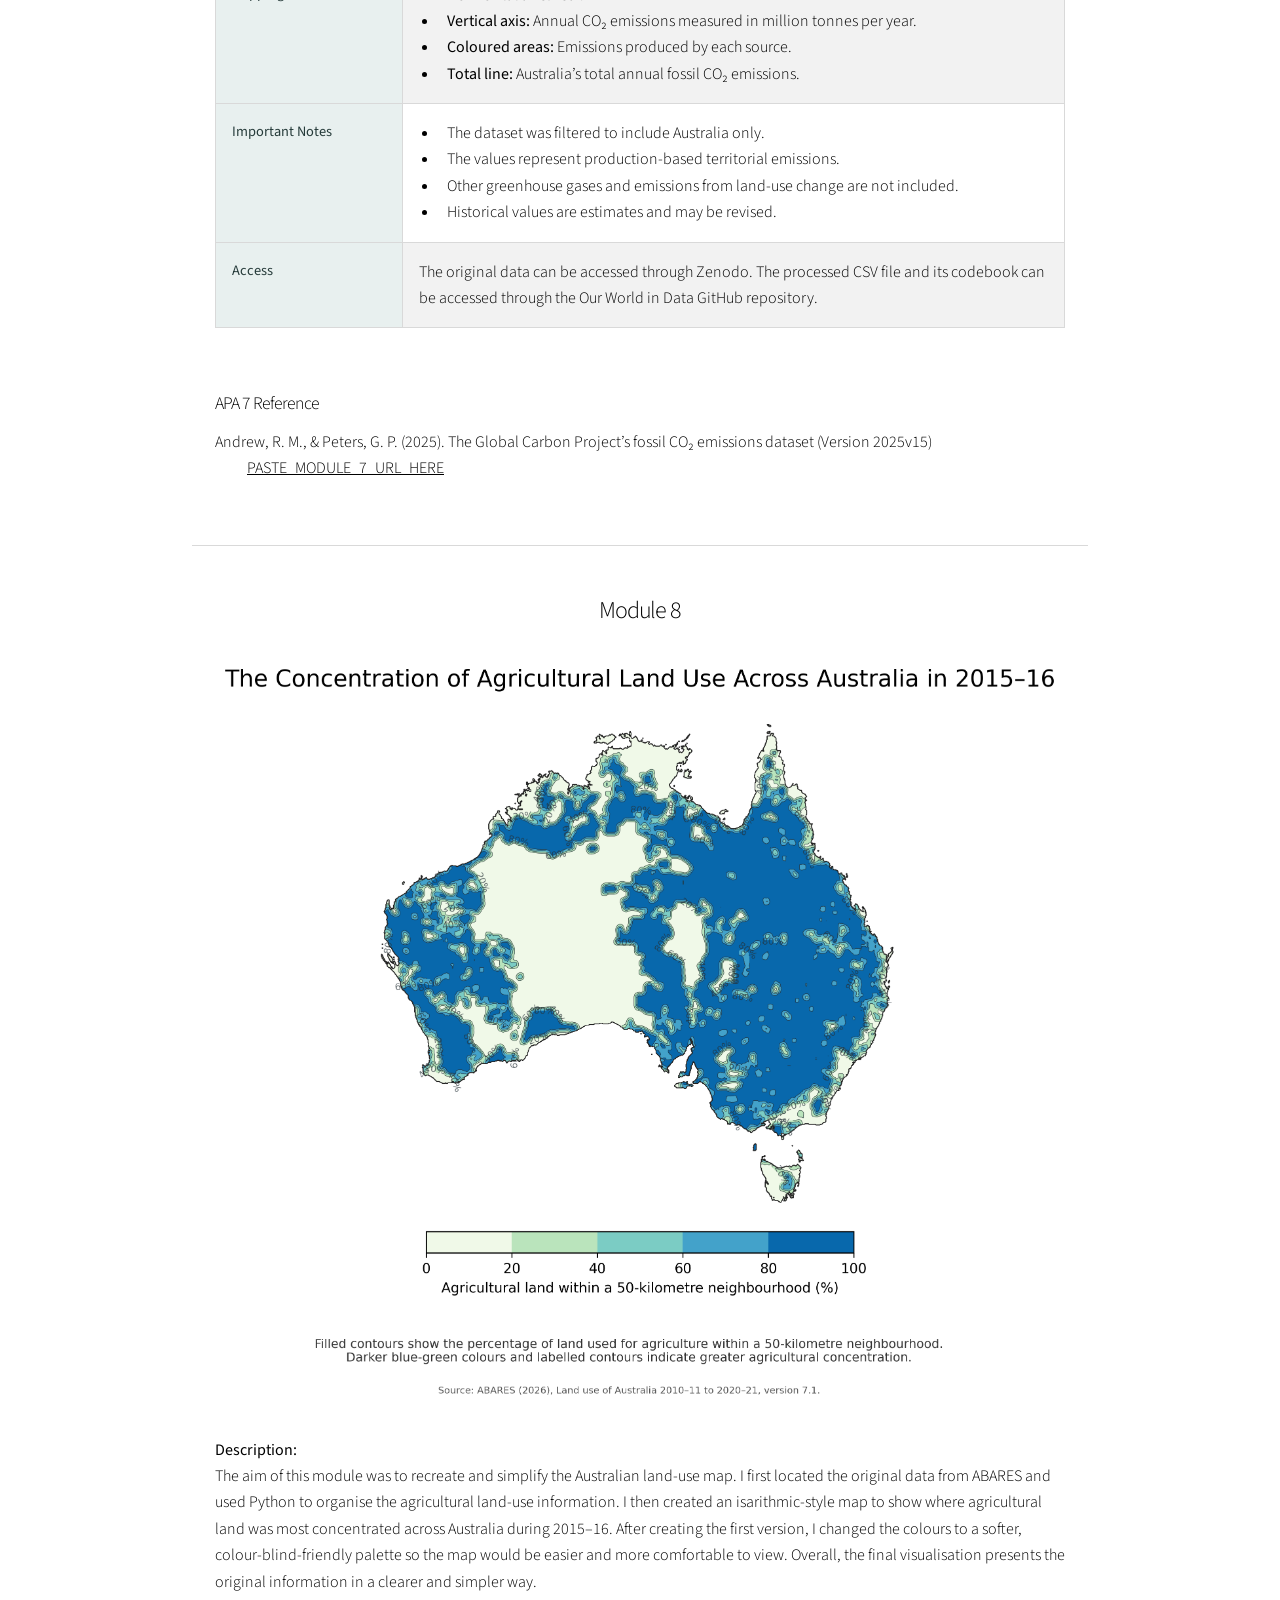
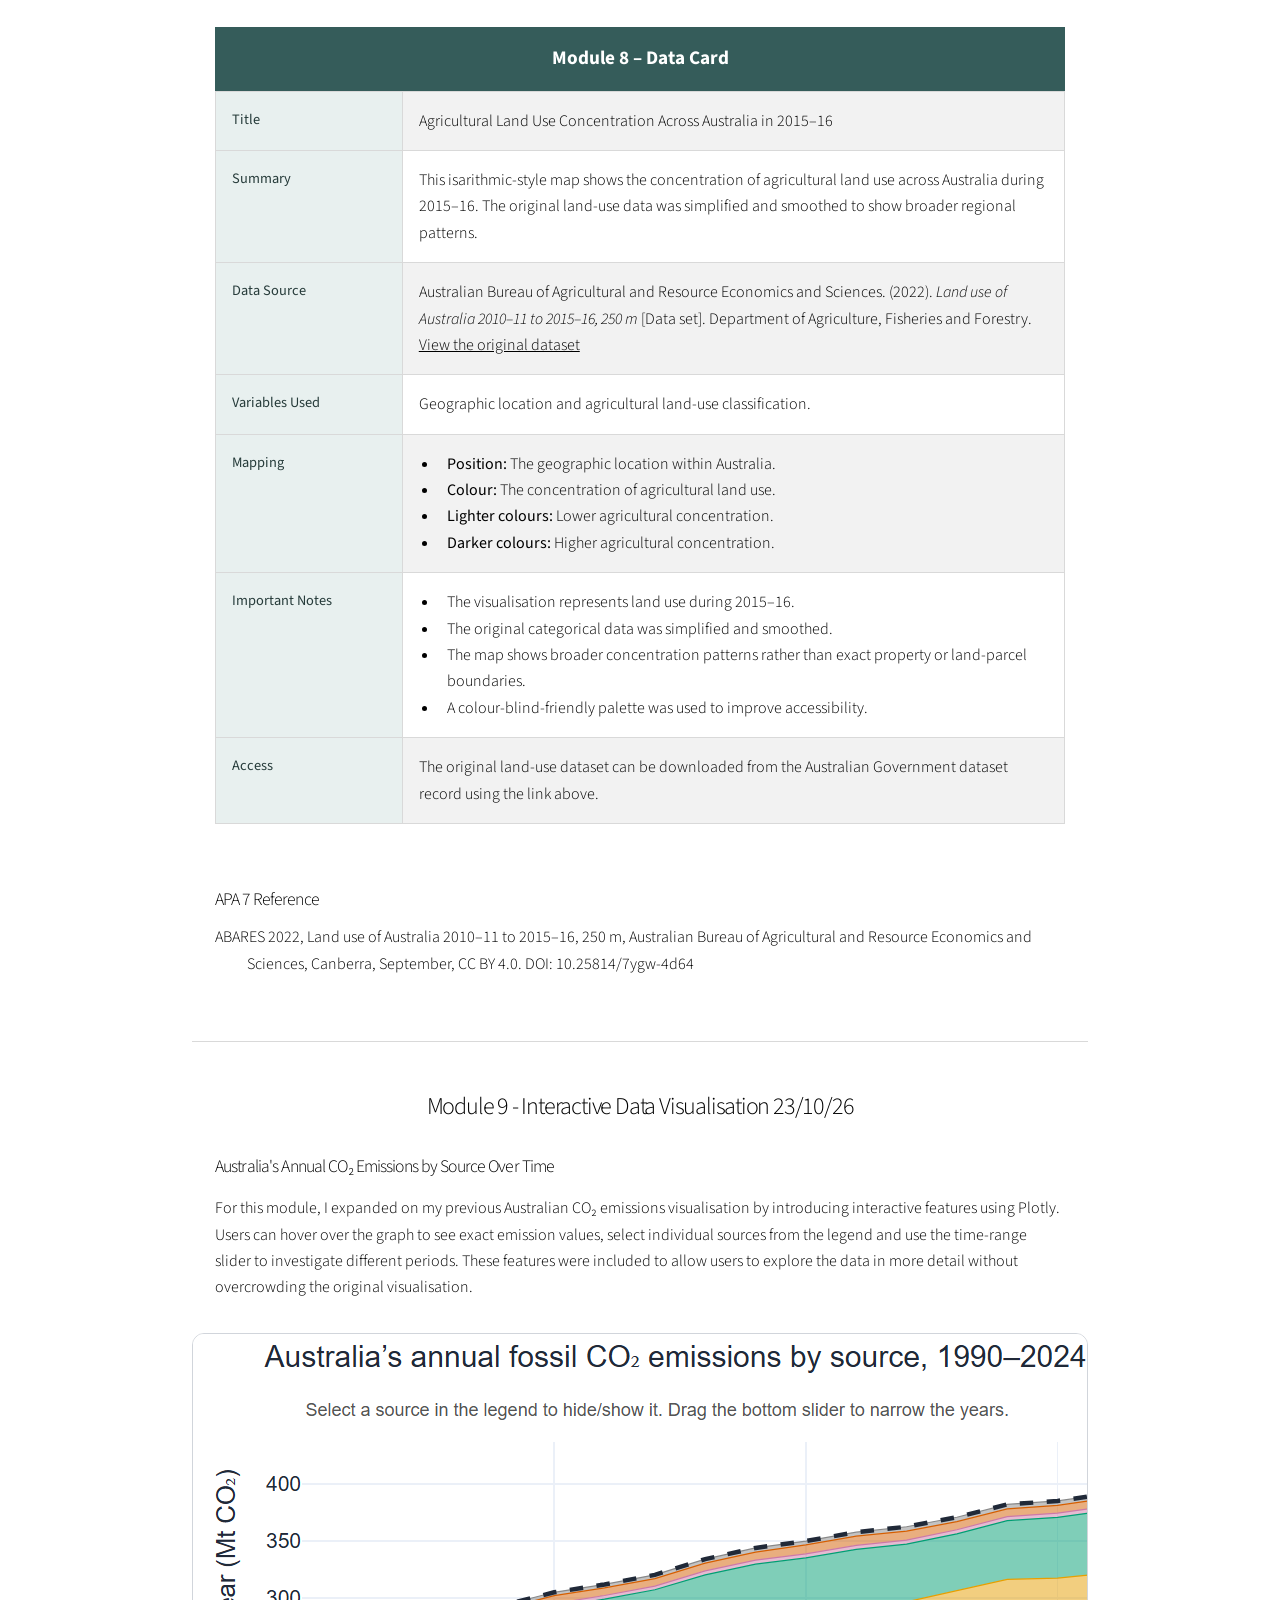
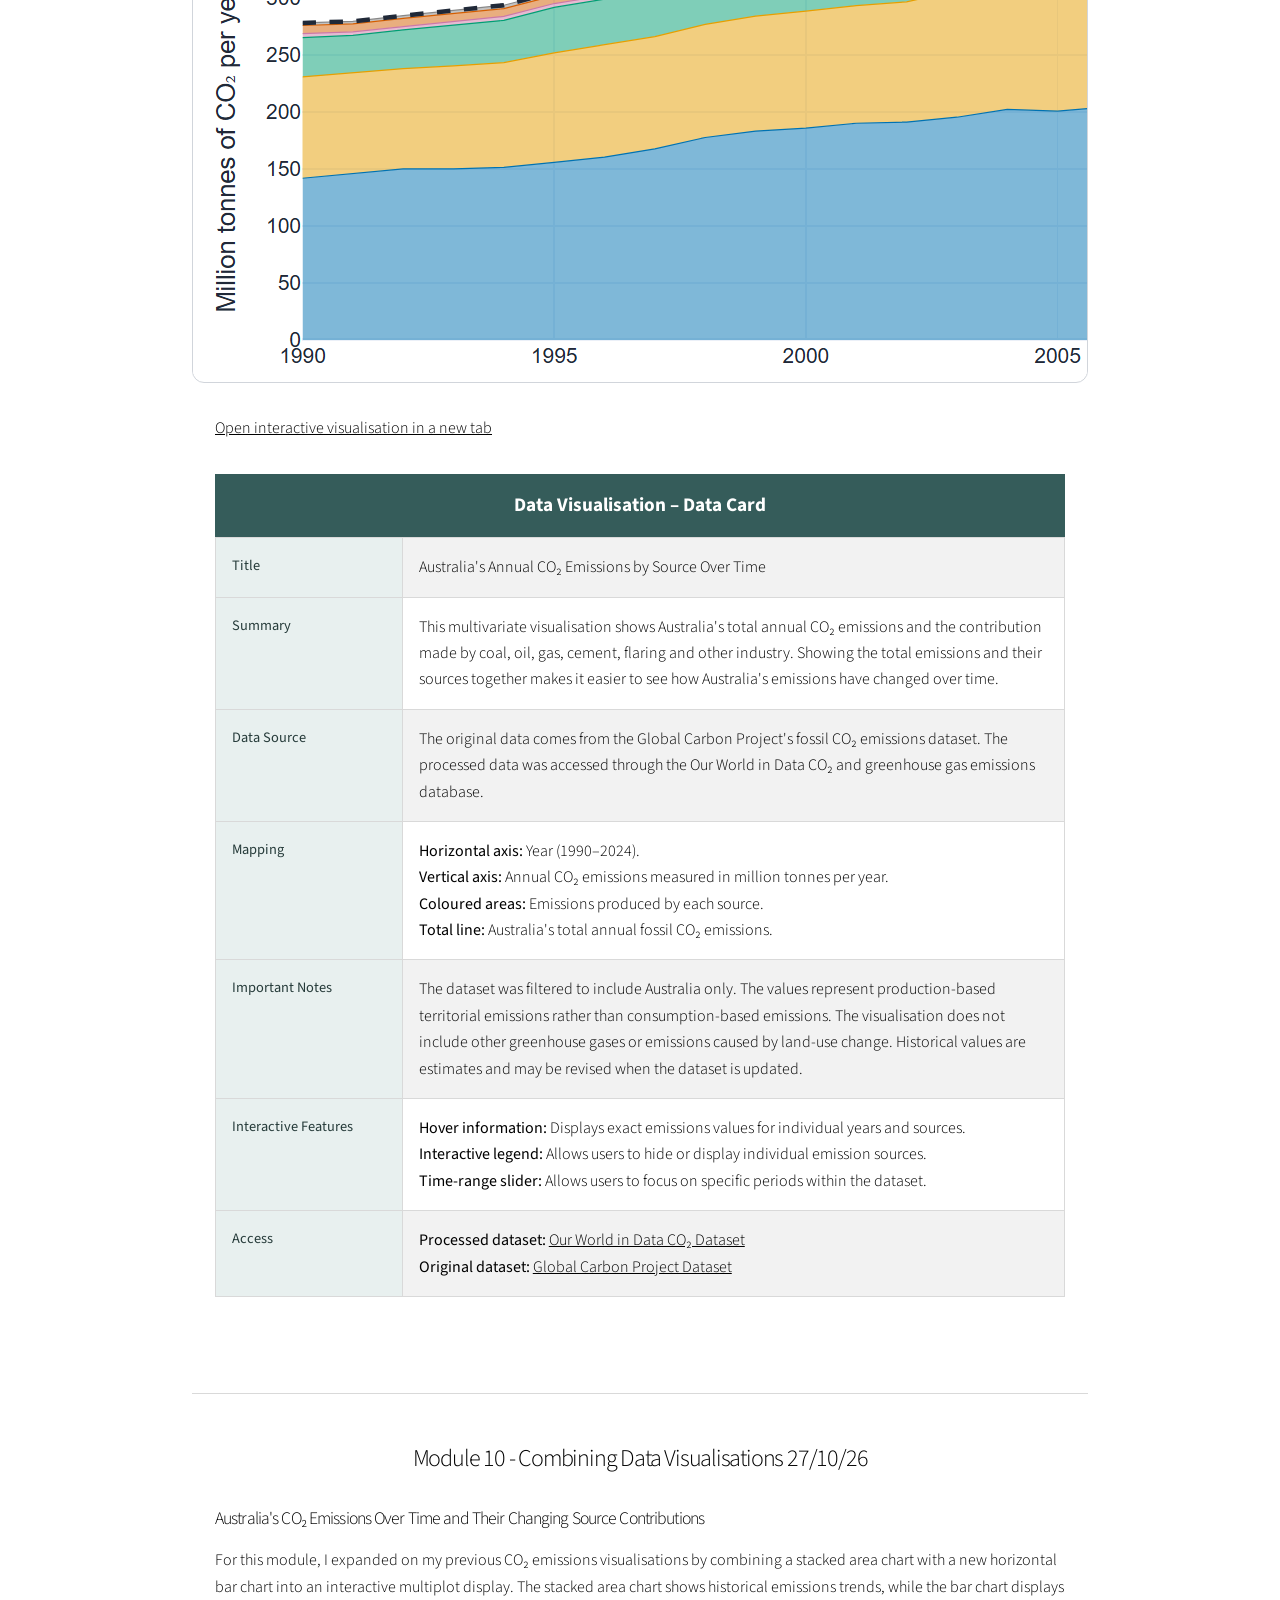
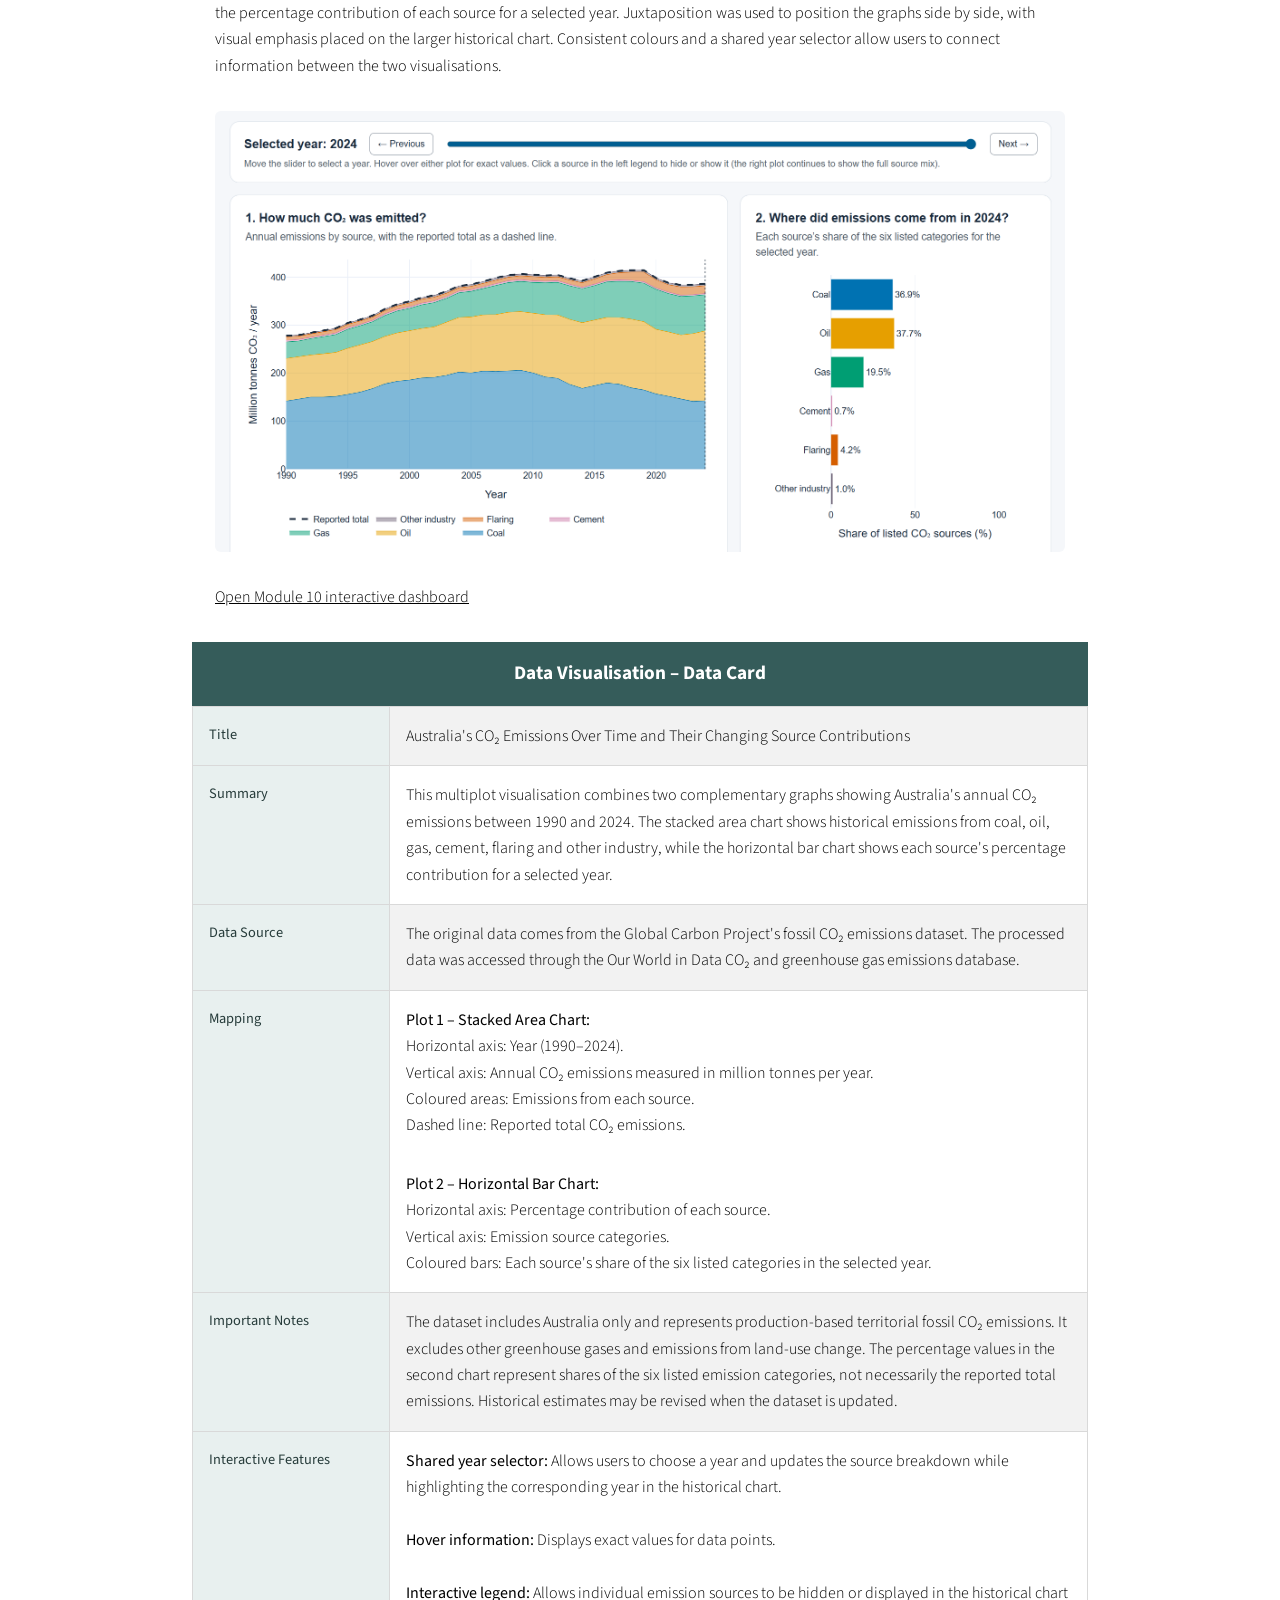
==== commit 691ed851: "Update index.html" ====
--- a/index.html
+++ b/index.html
@@ -997,7 +997,7 @@
 <!-- Module 9 - Interactive Data Visualisation -->
 <section class="bundle-section" id="module9">
 
-    <h3>Module 9 - Interactive Data Visualisation</h3>
+    <h3>Module 9 - Interactive Data Visualisation 23/10/26</h3>
 
     <div class="bundle-text">
 
@@ -1179,7 +1179,7 @@
 <!-- Module 10 - Combining Data Visualisations -->
 <section class="bundle-section" id="module10">
 
-    <h3>Module 10 - Combining Data Visualisations</h3>
+    <h3>Module 10 - Combining Data Visualisations 27/10/26</h3>
 
     <div class="bundle-text">
 
